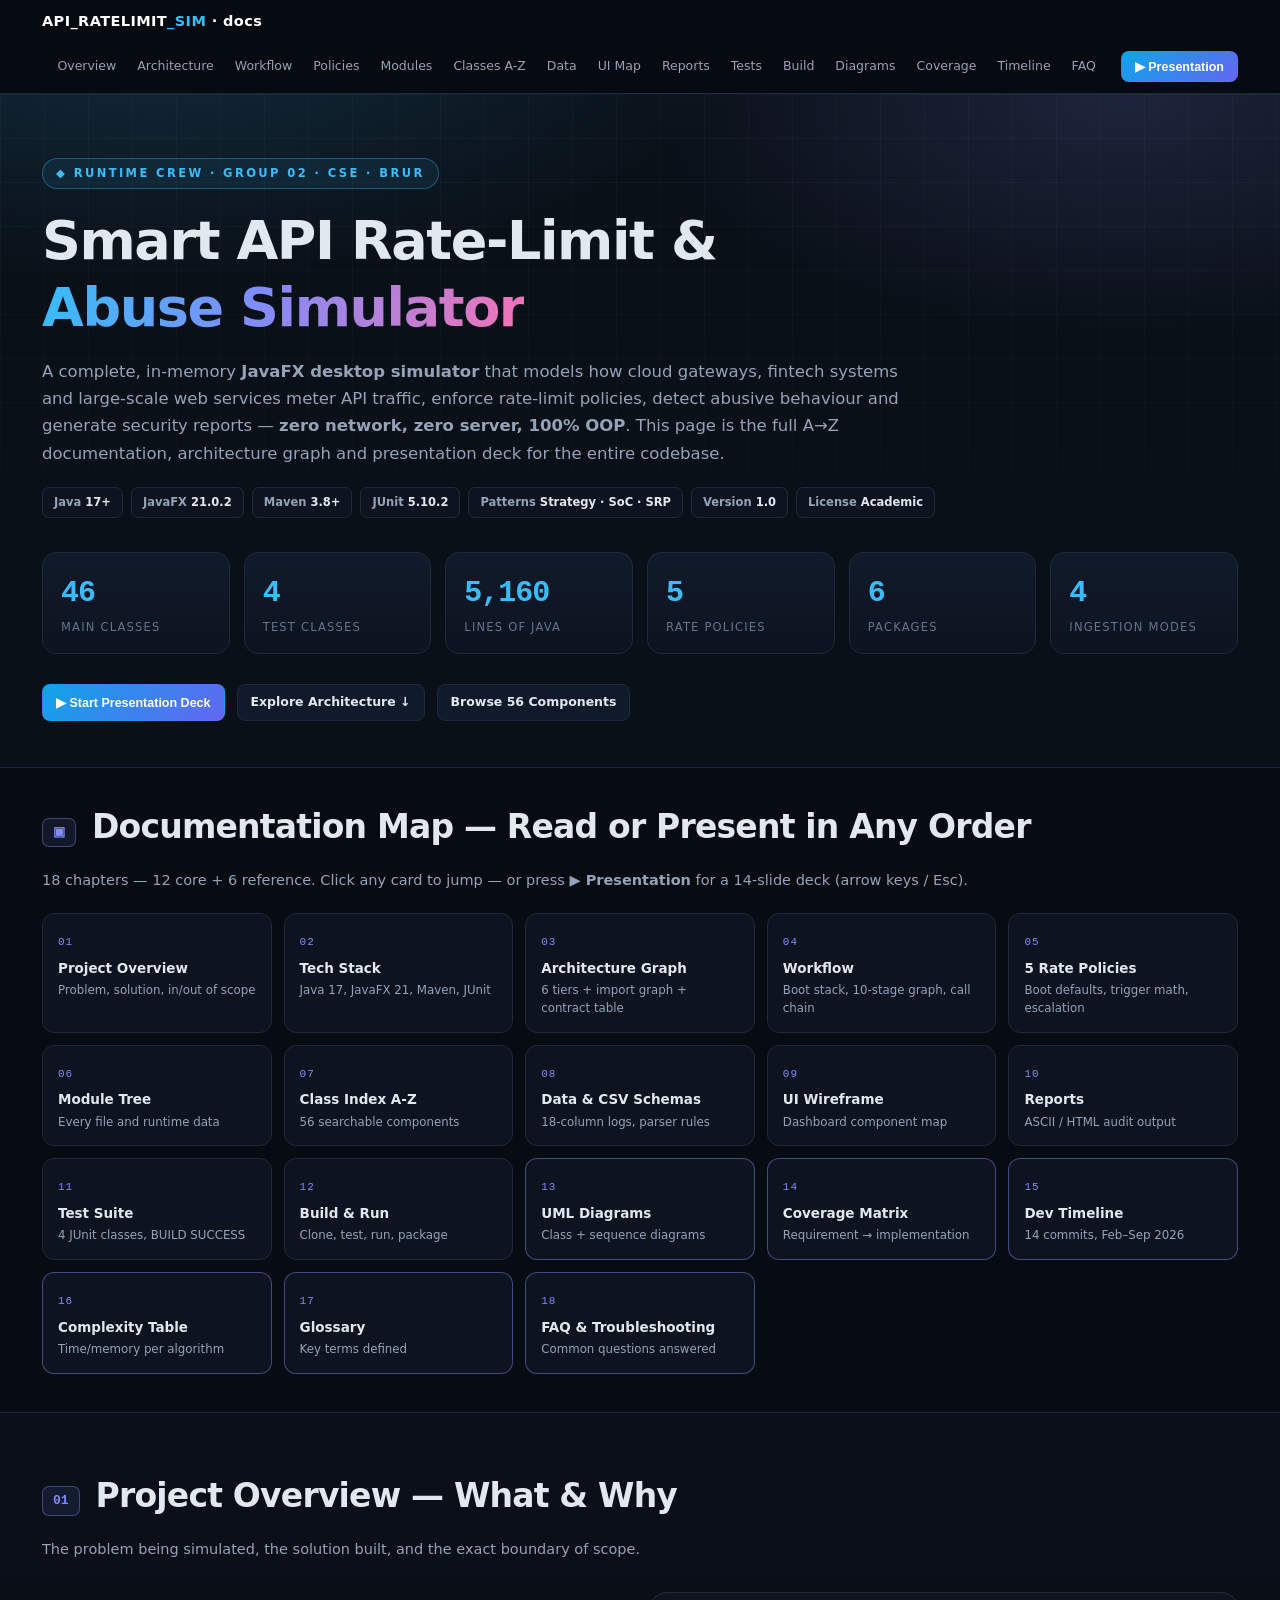
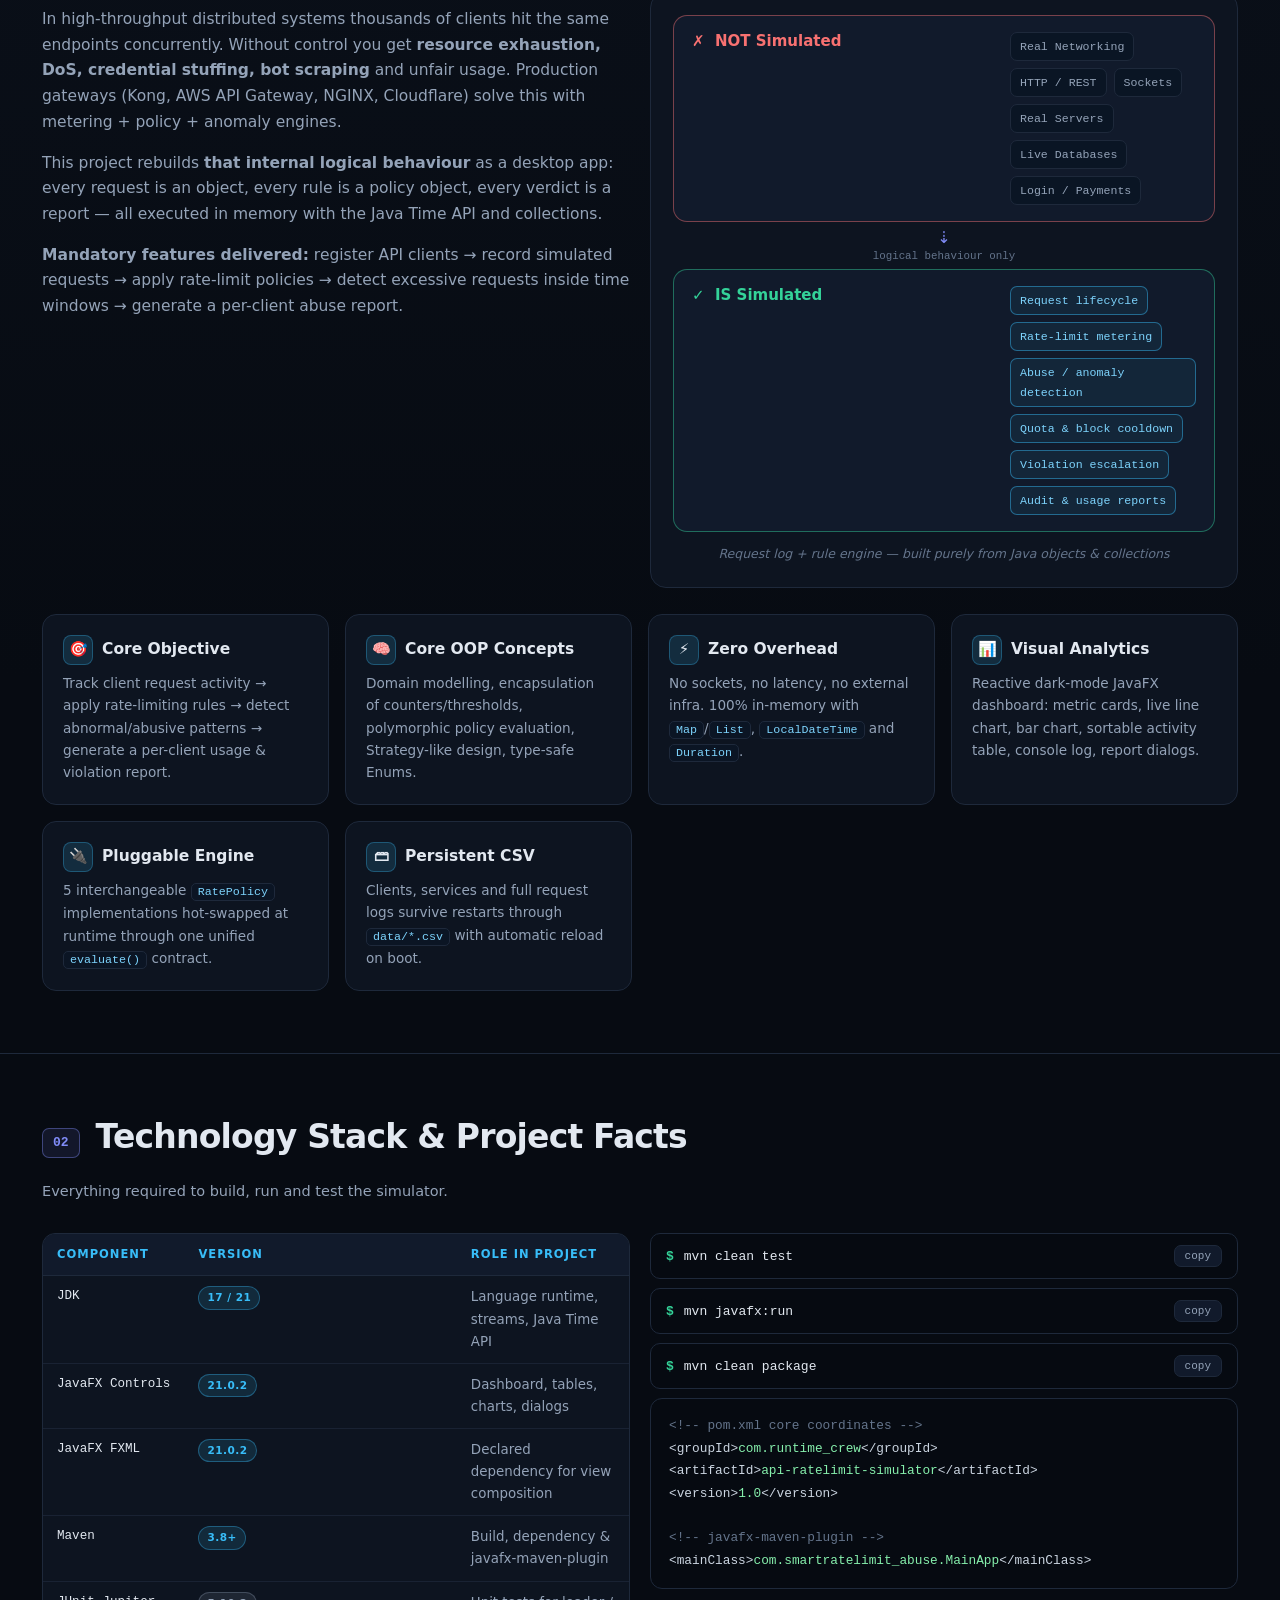
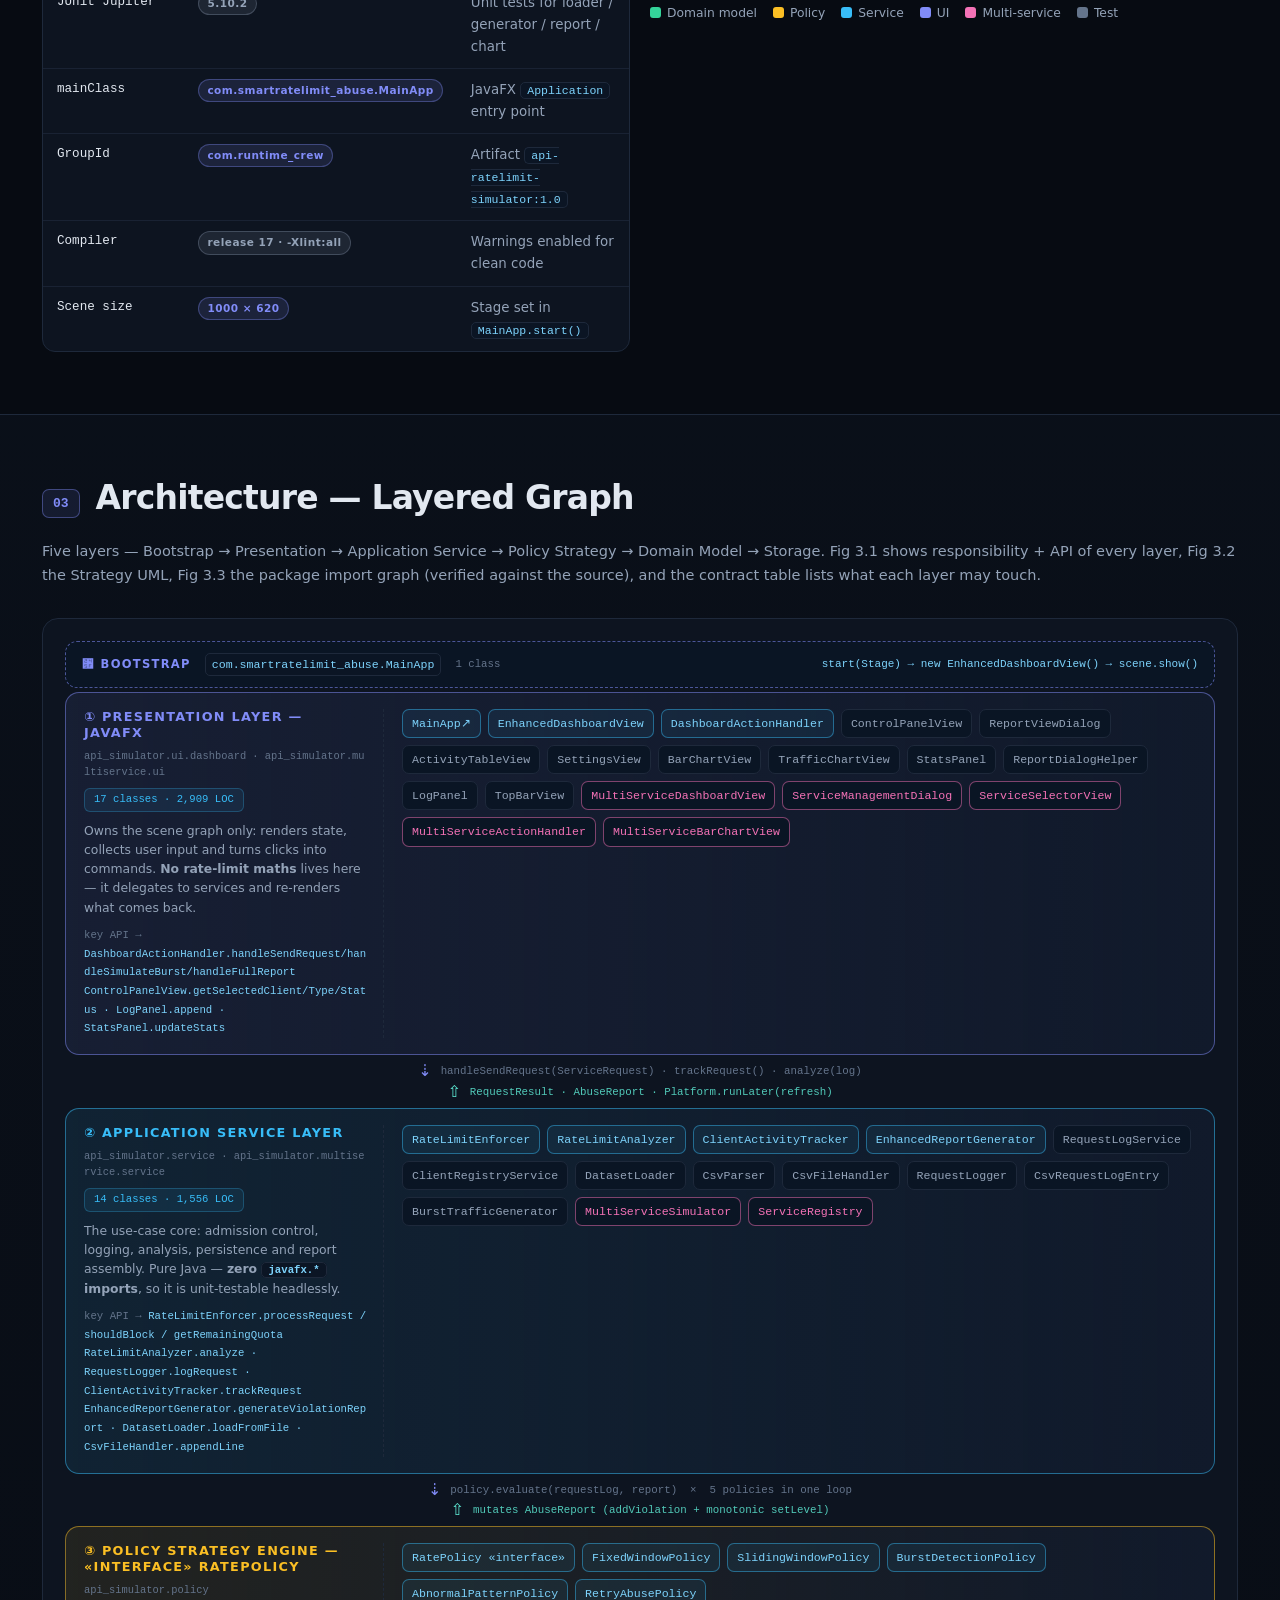
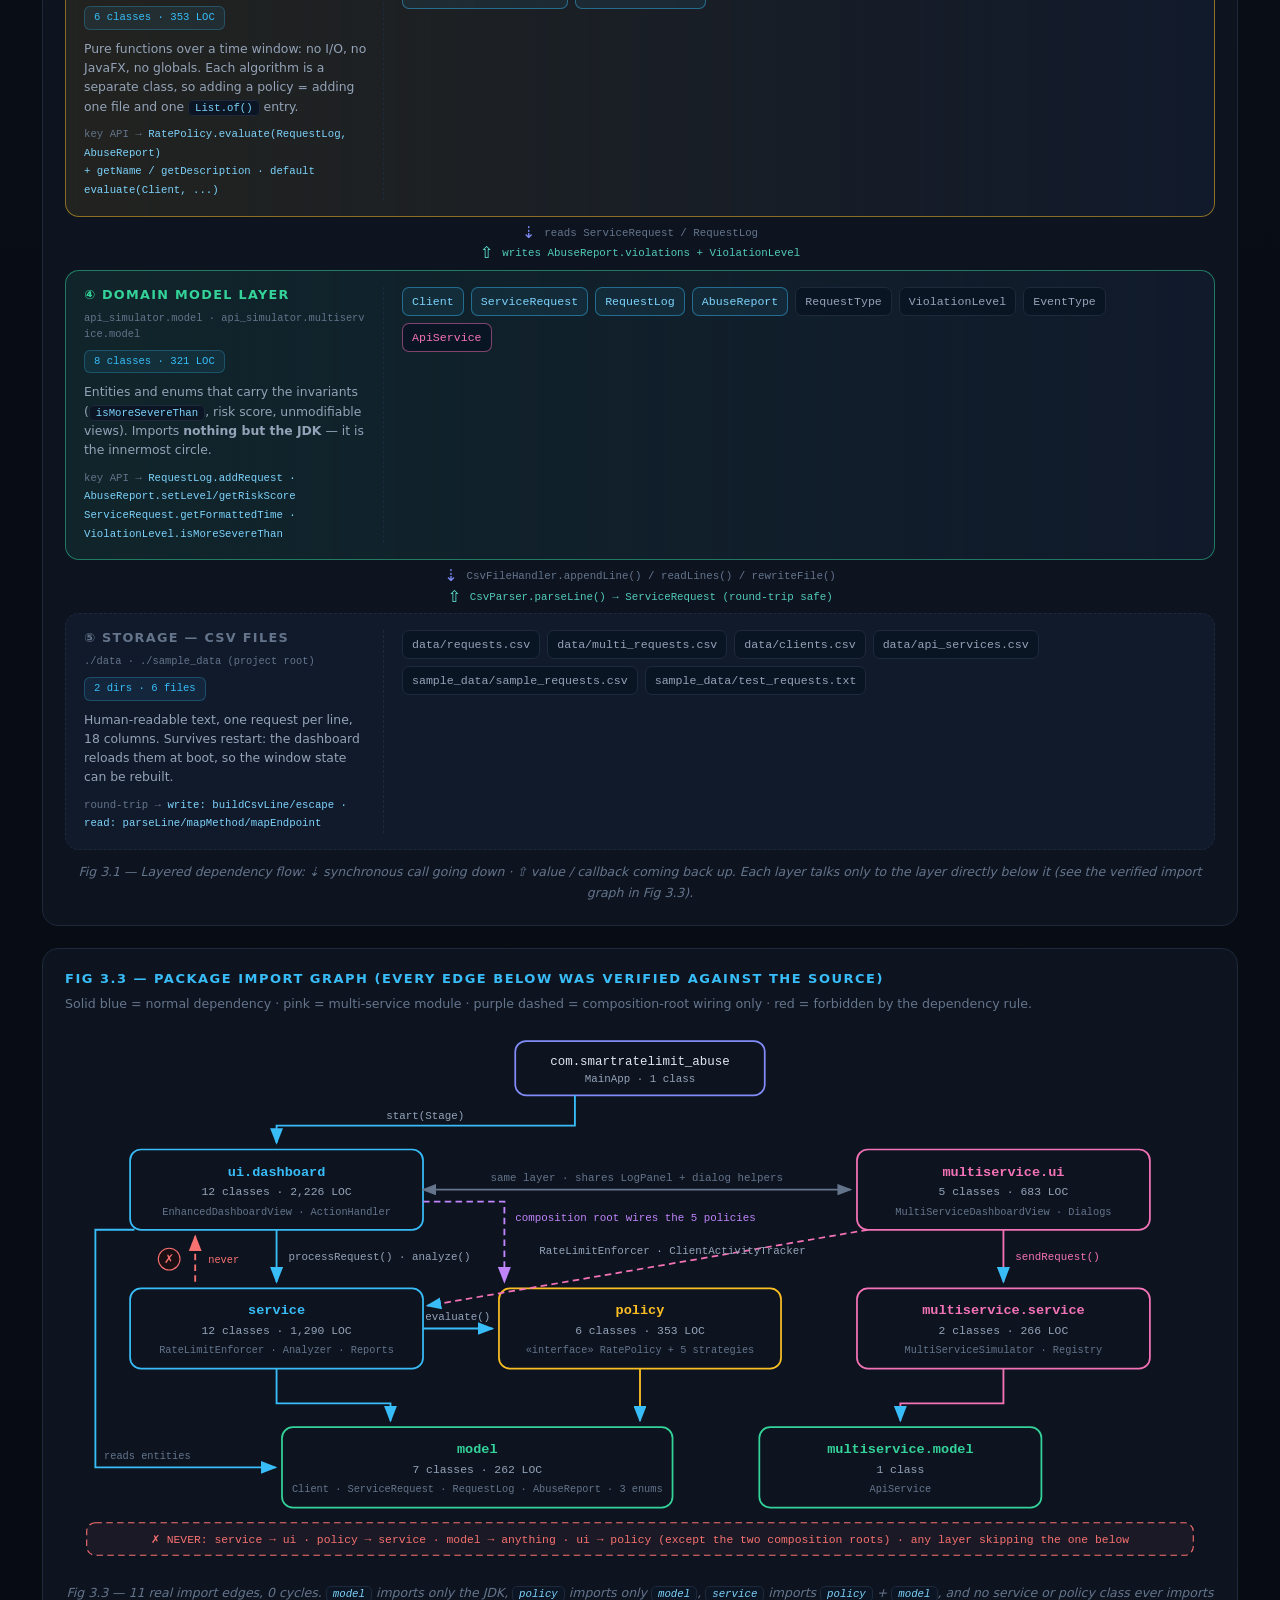
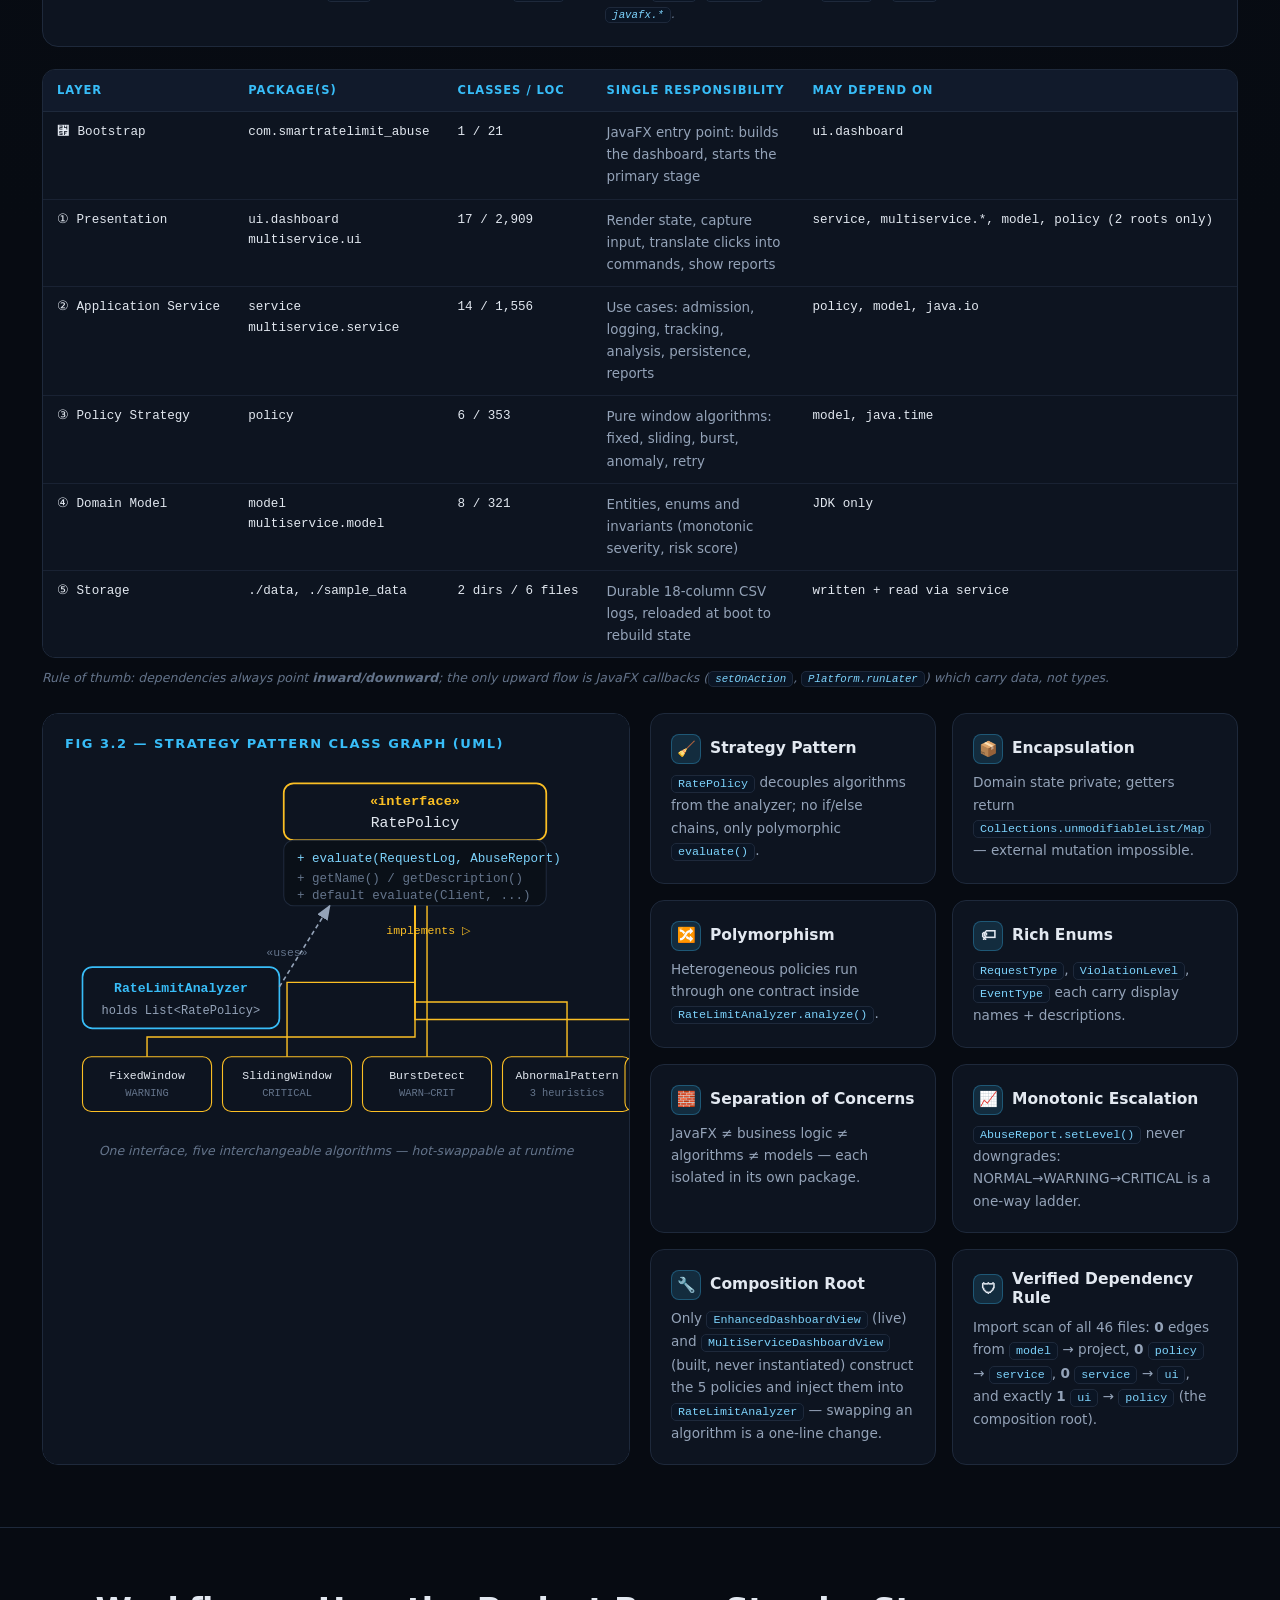
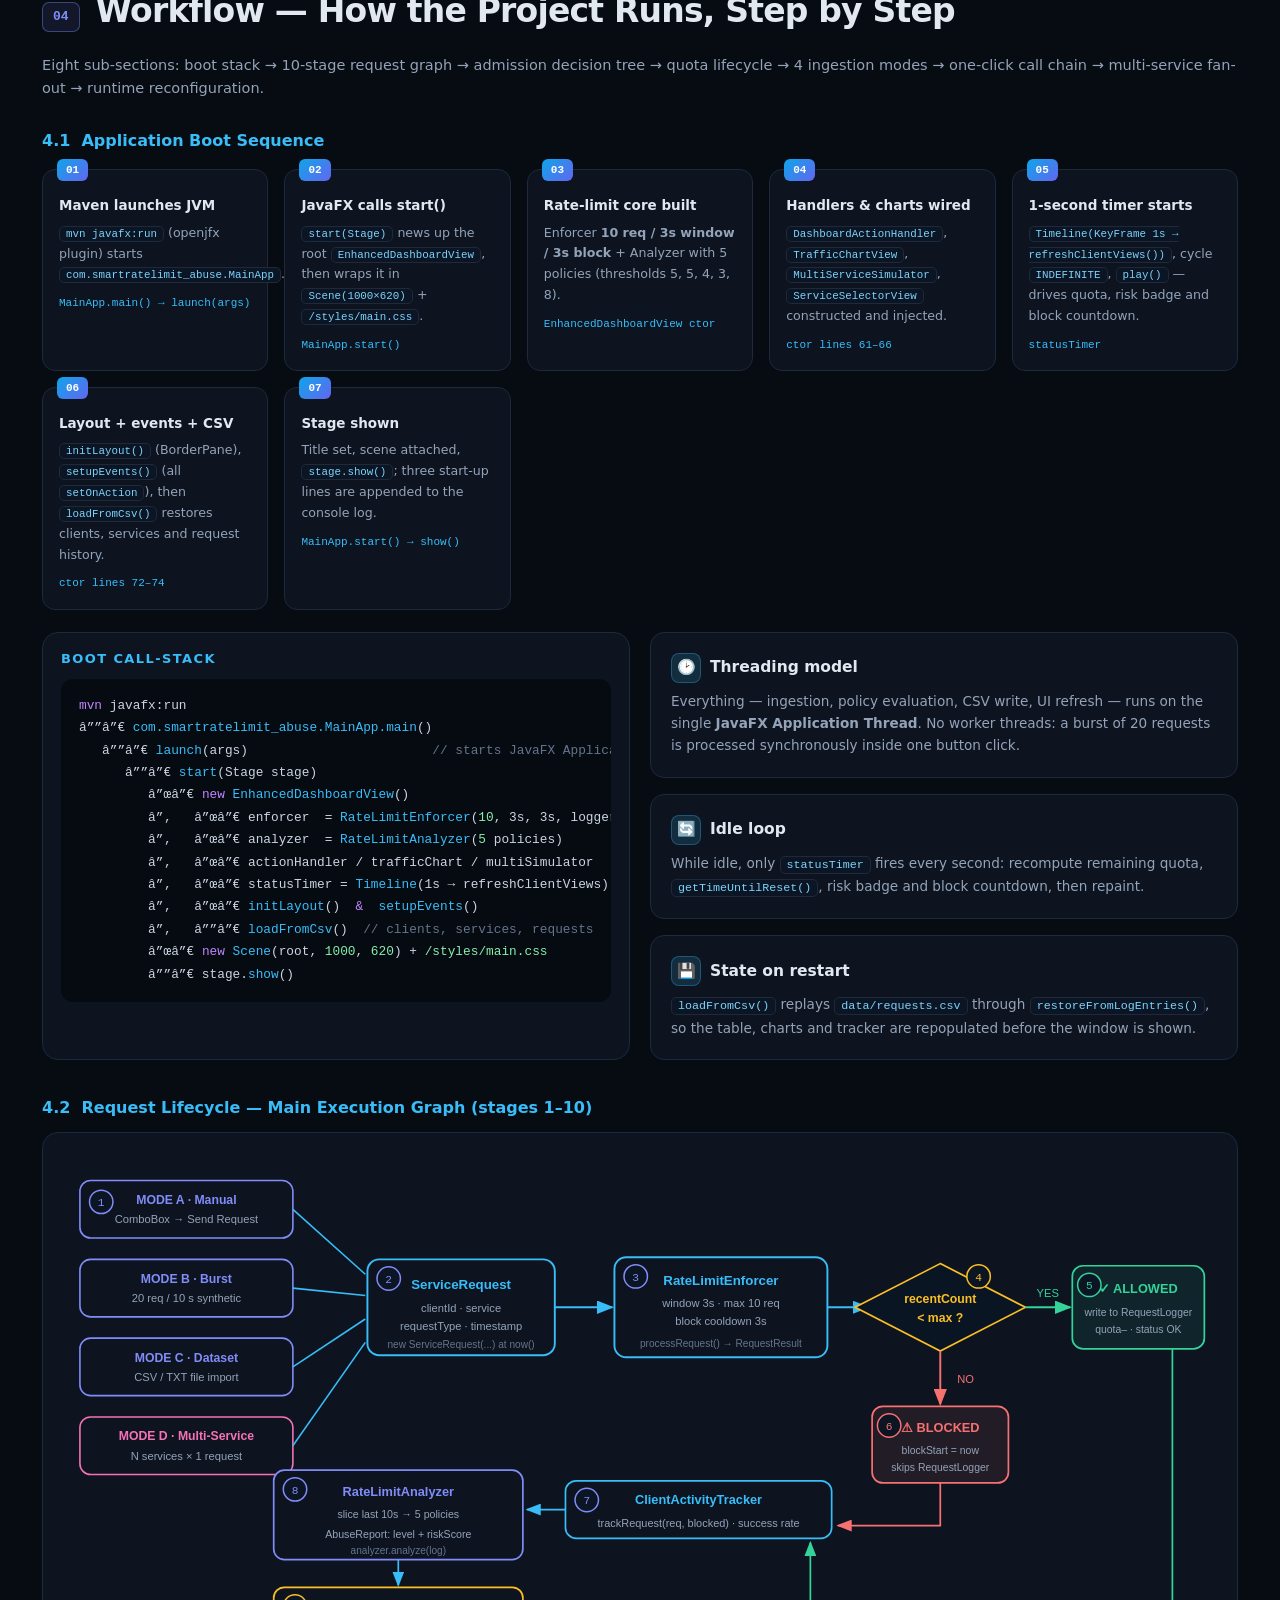
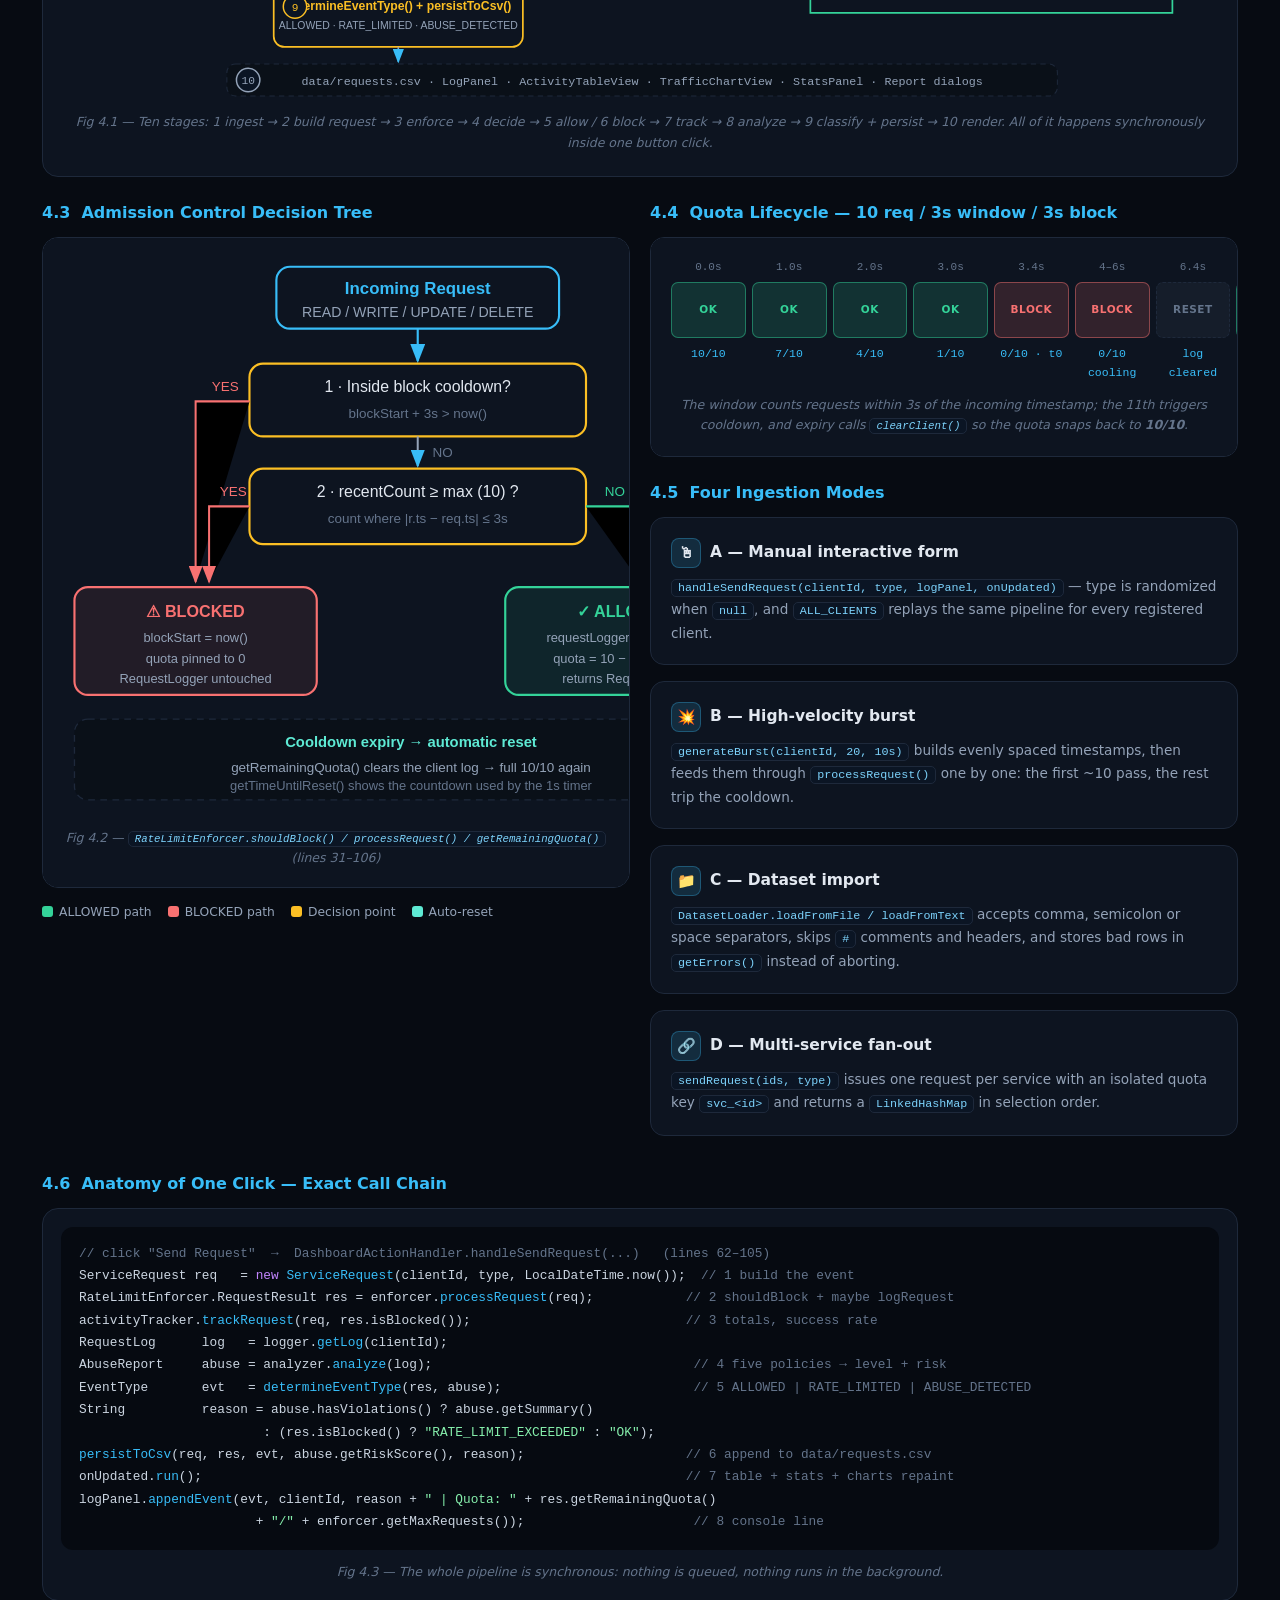
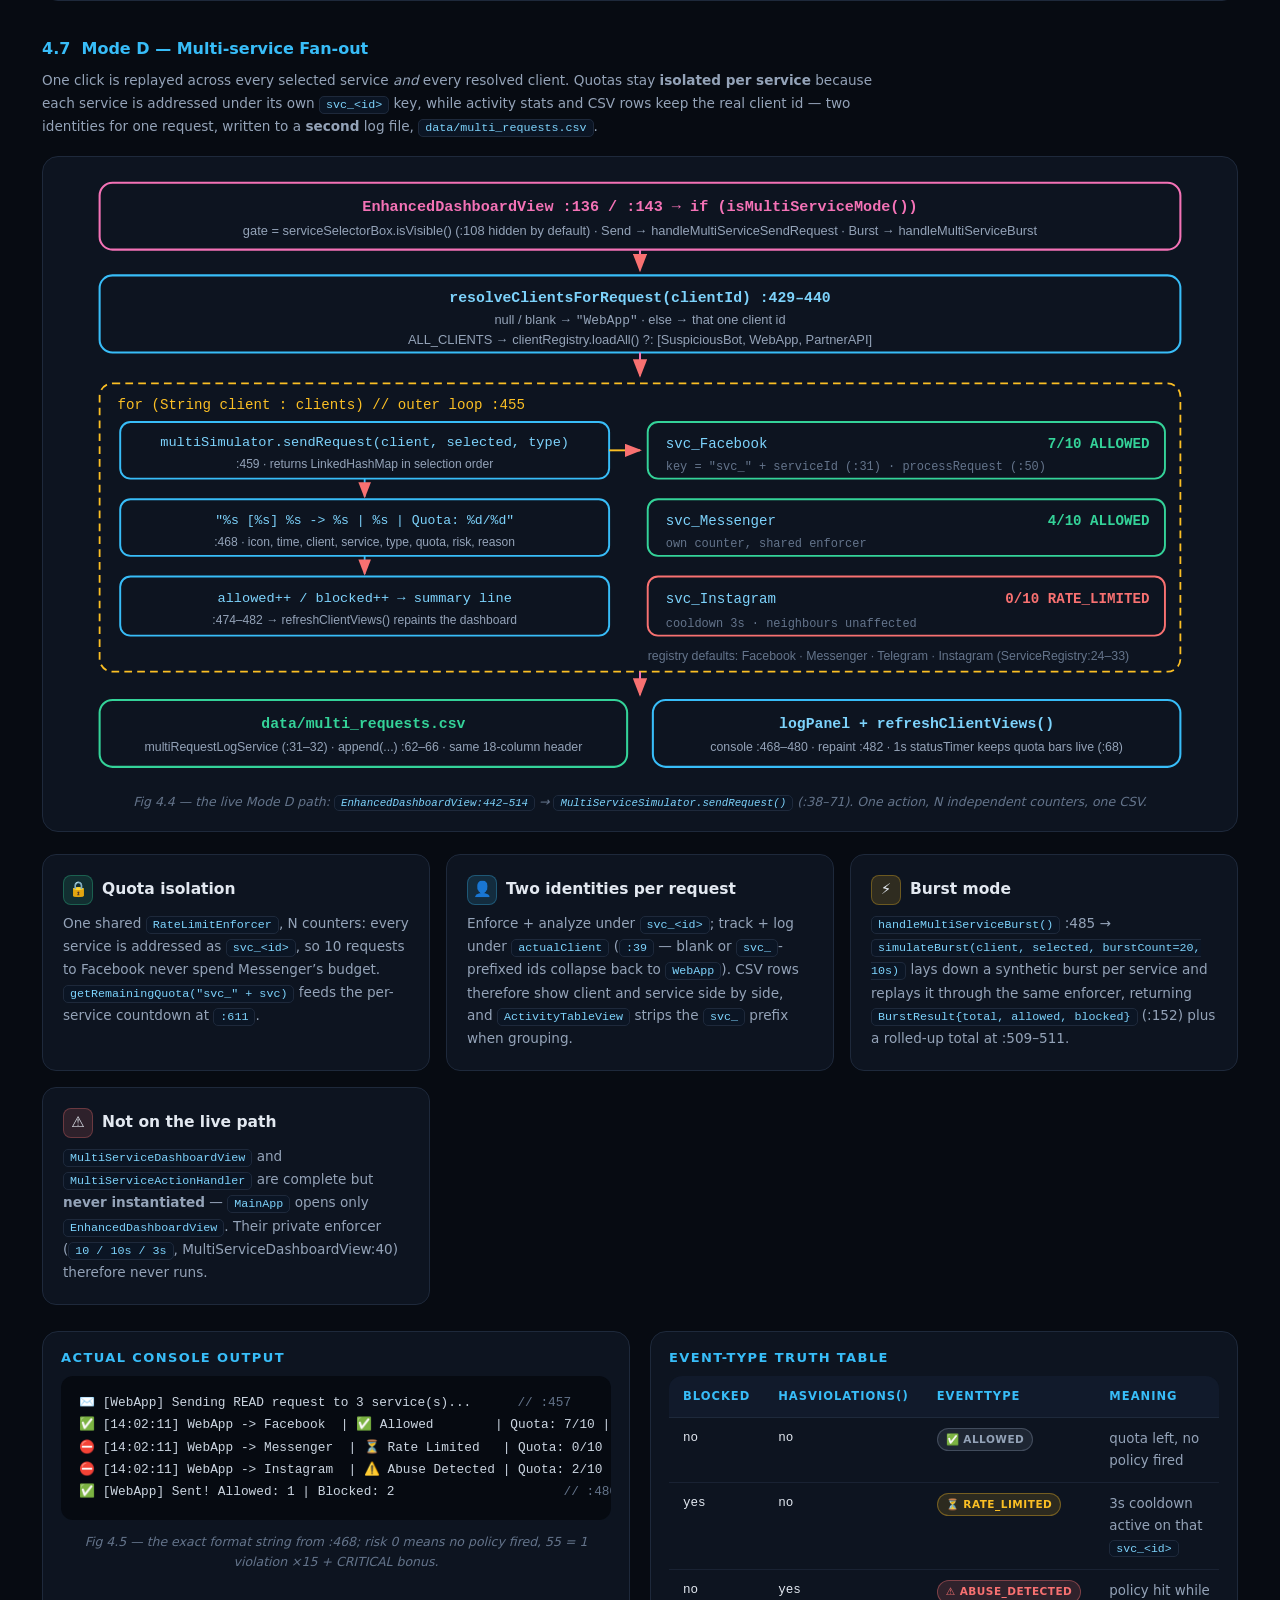
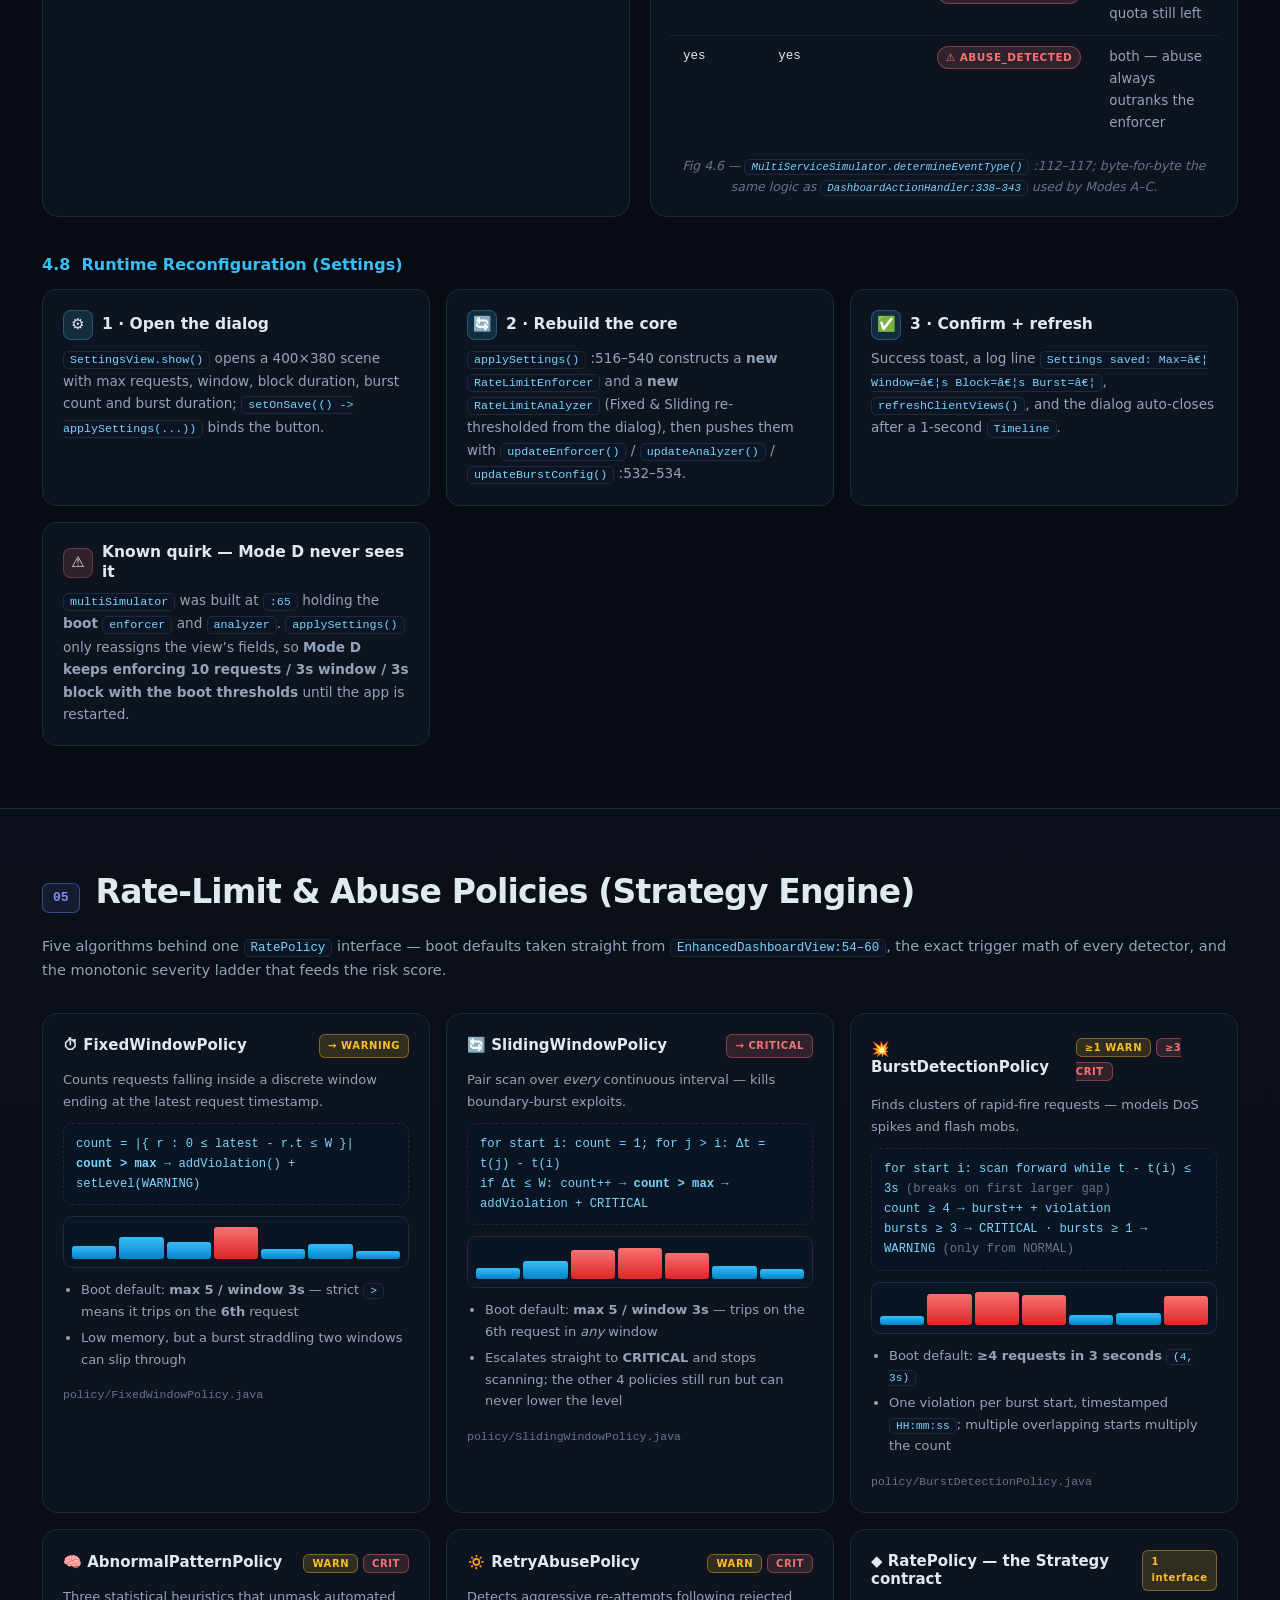
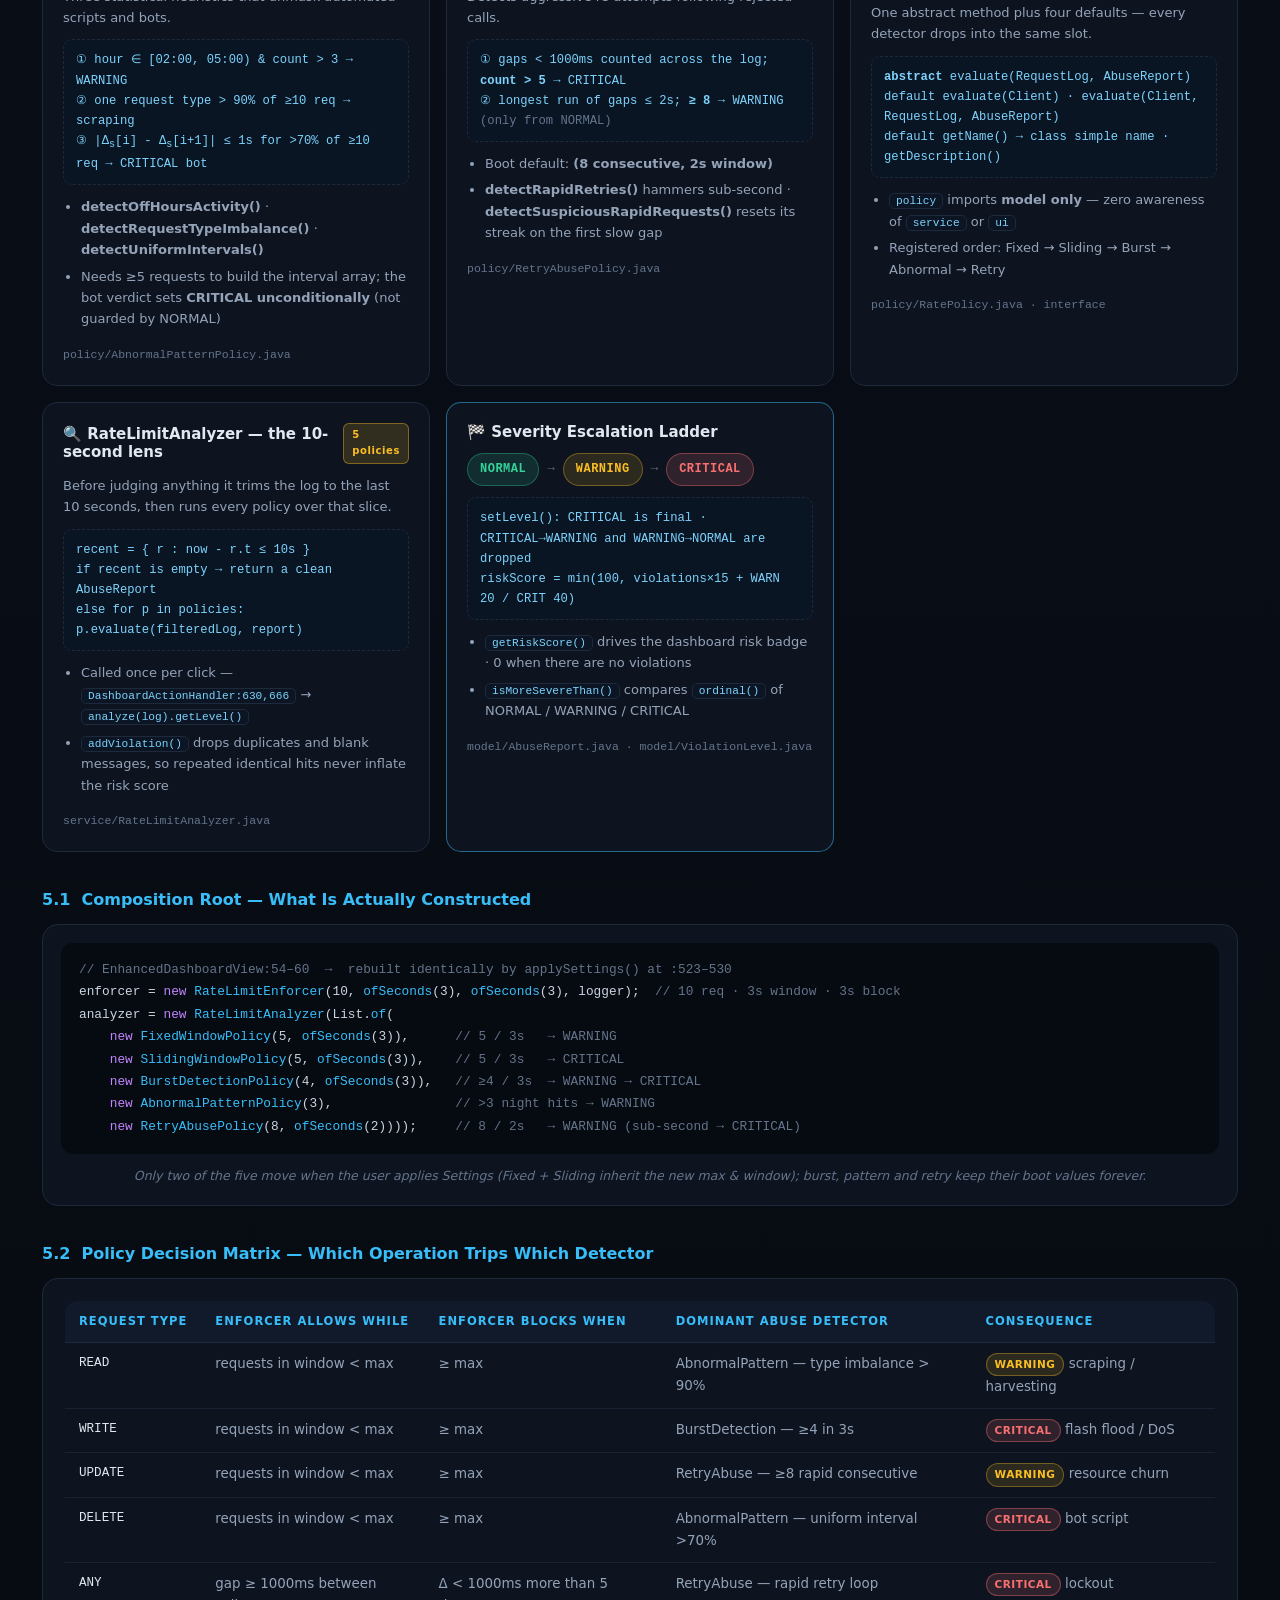
==== index.html @ 6bfade52 "Add interactive documentation site" ====
﻿<!DOCTYPE html>
<html lang="en">
<head>
<meta charset="UTF-8" />
<meta name="viewport" content="width=device-width, initial-scale=1.0" />
<title>Smart API Rate-Limit &amp; Abuse Simulator â€” Full Project Documentation</title>
<meta name="description" content="Complete overview, architecture graph, workflow, module tree and A-Z class index of the Smart API Rate-Limit & Abuse Simulator by Runtime Crew (BRUR)." />
<style>
:root{
  --bg:#070b12; --bg2:#0a1018; --panel:#0d1420; --panel2:#111a2b; --line:#1e293b;
  --txt:#e2e8f0; --muted:#94a3b8; --dim:#64748b;
  --acc:#38bdf8; --acc2:#818cf8; --ok:#34d399; --warn:#fbbf24; --bad:#f87171; --pink:#f472b6;
  --mono:'Cascadia Code','Consolas','SF Mono',Menlo,monospace;
}
*{box-sizing:border-box}
html{scroll-behavior:smooth}
body{margin:0;background:var(--bg);color:var(--txt);font-family:'Segoe UI',Inter,system-ui,-apple-system,sans-serif;line-height:1.65;font-size:15px}
a{color:var(--acc);text-decoration:none}
a:hover{text-decoration:underline}
h1,h2,h3,h4{line-height:1.25;margin:0 0 .5em}
code,.mono{font-family:var(--mono)}
code{background:#0b1524;border:1px solid var(--line);padding:1px 6px;border-radius:5px;font-size:.86em;color:#7dd3fc}
.wrap{max-width:1240px;margin:0 auto;padding:0 22px}

/* NAV */
nav{position:sticky;top:0;z-index:60;background:rgba(7,11,18,.93);backdrop-filter:blur(12px);border-bottom:1px solid var(--line)}
.nav-in{max-width:1240px;margin:0 auto;padding:10px 22px;display:flex;align-items:center;gap:16px;flex-wrap:wrap}
.brand{font-weight:800;letter-spacing:.4px;font-size:14.5px;color:#fff;white-space:nowrap}
.brand span{color:var(--acc)}
.nav-links{display:flex;gap:3px;flex-wrap:wrap;margin-left:auto}
.nav-links a{font-size:12.5px;color:var(--muted);padding:6px 9px;border-radius:7px}
.nav-links a:hover,.nav-links a.on{background:var(--panel2);color:var(--acc);text-decoration:none}
.btn{cursor:pointer;border:1px solid var(--line);background:var(--panel2);color:var(--txt);padding:7px 13px;border-radius:8px;font-size:12.5px;font-weight:600}
.btn:hover{border-color:var(--acc);color:var(--acc)}
.btn.pri{background:linear-gradient(135deg,#0ea5e9,#6366f1);border-color:transparent;color:#fff}
.btn.pri:hover{filter:brightness(1.12);color:#fff}

/* HERO */
header.hero{position:relative;overflow:hidden;padding:64px 0 46px;border-bottom:1px solid var(--line);
  background:radial-gradient(1000px 420px at 12% -10%,rgba(56,189,248,.16),transparent 60%),
             radial-gradient(800px 400px at 88% 0%,rgba(129,140,248,.16),transparent 60%),var(--bg2)}
.grid-bg{position:absolute;inset:0;background-image:linear-gradient(rgba(148,163,184,.055) 1px,transparent 1px),linear-gradient(90deg,rgba(148,163,184,.055) 1px,transparent 1px);background-size:44px 44px;mask-image:linear-gradient(#000,transparent 92%)}
.hero .wrap{position:relative}
.eyebrow{display:inline-flex;align-items:center;gap:8px;font-size:11.5px;letter-spacing:2.4px;text-transform:uppercase;color:var(--acc);border:1px solid rgba(56,189,248,.35);background:rgba(56,189,248,.08);padding:5px 13px;border-radius:999px;font-weight:700}
h1.title{font-size:clamp(30px,5vw,54px);font-weight:900;margin:18px 0 10px;letter-spacing:-1.4px}
h1.title em{font-style:normal;background:linear-gradient(100deg,#38bdf8,#818cf8 45%,#f472b6);-webkit-background-clip:text;background-clip:text;color:transparent}
.sub{color:var(--muted);max-width:880px;font-size:16.5px}
.badges{display:flex;gap:8px;flex-wrap:wrap;margin-top:20px}
.badge{font-size:11.5px;font-weight:700;padding:5px 11px;border-radius:7px;border:1px solid var(--line);background:var(--panel);color:var(--muted)}
.badge b{color:var(--txt)}
.stats{display:grid;grid-template-columns:repeat(auto-fit,minmax(150px,1fr));gap:14px;margin-top:34px}
.stat{background:linear-gradient(180deg,var(--panel2),var(--panel));border:1px solid var(--line);border-radius:14px;padding:16px 18px}
.stat .n{font-size:30px;font-weight:900;color:var(--acc);font-family:var(--mono);letter-spacing:-1px}
.stat .l{font-size:11.5px;color:var(--dim);text-transform:uppercase;letter-spacing:1.2px}
.hero-cta{display:flex;gap:12px;margin-top:30px;flex-wrap:wrap}

/* SECTIONS */
section{padding:62px 0;border-bottom:1px solid var(--line)}
section:nth-child(even){background:linear-gradient(180deg,rgba(13,20,32,.5),transparent 70%)}
.sec-head{display:flex;align-items:flex-end;gap:16px;margin-bottom:30px;flex-wrap:wrap}
.sec-num{font-family:var(--mono);font-size:13px;color:var(--acc2);border:1px solid rgba(129,140,248,.4);background:rgba(129,140,248,.1);padding:3px 10px;border-radius:7px;font-weight:700}
.sec-head h2{font-size:clamp(23px,3.2vw,33px);font-weight:850;letter-spacing:-.8px;margin:0}
.sec-head p{color:var(--muted);margin:6px 0 0;font-size:14.5px;flex-basis:100%}
.lead{color:var(--muted);font-size:15.5px;max-width:960px}

/* CARDS */
.cards{display:grid;grid-template-columns:repeat(auto-fit,minmax(275px,1fr));gap:16px}
.cards.c2{grid-template-columns:repeat(2,1fr)}
.card{background:var(--panel);border:1px solid var(--line);border-radius:14px;padding:20px;transition:.2s}
.card:hover{border-color:rgba(56,189,248,.5);transform:translateY(-3px);box-shadow:0 12px 34px rgba(0,0,0,.4)}
.card h3{font-size:15.5px;margin-bottom:7px;display:flex;align-items:center;gap:9px}
.card p{color:var(--muted);font-size:13.6px;margin:0}
.ico{width:30px;height:30px;border-radius:8px;display:grid;place-items:center;font-size:15px;background:rgba(56,189,248,.14);border:1px solid rgba(56,189,248,.3);flex:none}

/* TABLES */
.tbl-wrap{overflow-x:auto;border:1px solid var(--line);border-radius:13px;background:var(--panel)}
table{width:100%;border-collapse:collapse;font-size:13.4px}
th{background:var(--panel2);color:var(--acc);text-align:left;padding:11px 14px;font-size:11.5px;text-transform:uppercase;letter-spacing:1px;border-bottom:1px solid var(--line);white-space:nowrap;position:sticky;top:0}
td{padding:10px 14px;border-bottom:1px solid rgba(30,41,59,.7);color:var(--muted);vertical-align:top}
tr:last-child td{border-bottom:none}
tbody tr:hover{background:rgba(56,189,248,.045)}
td.k{color:var(--txt);font-family:var(--mono);font-size:12.6px;white-space:nowrap}
.pill{display:inline-block;font-size:10.5px;font-weight:800;padding:2px 8px;border-radius:999px;letter-spacing:.5px;white-space:nowrap}
.p-model{background:rgba(52,211,153,.13);color:var(--ok);border:1px solid rgba(52,211,153,.35)}
.p-pol{background:rgba(251,191,36,.13);color:var(--warn);border:1px solid rgba(251,191,36,.35)}
.p-svc{background:rgba(56,189,248,.13);color:var(--acc);border:1px solid rgba(56,189,248,.35)}
.p-ui{background:rgba(129,140,248,.13);color:var(--acc2);border:1px solid rgba(129,140,248,.35)}
.p-ms{background:rgba(244,114,182,.13);color:var(--pink);border:1px solid rgba(244,114,182,.35)}
.p-tst{background:rgba(148,163,184,.13);color:var(--muted);border:1px solid rgba(148,163,184,.3)}

/* DIAGRAM */
.diagram{background:var(--panel);border:1px solid var(--line);border-radius:16px;padding:22px;overflow-x:auto;-webkit-overflow-scrolling:touch;overscroll-behavior-x:contain}
.diagram svg{display:block;min-width:700px;max-width:none;width:100%;height:auto}
.cap{font-size:12.5px;color:var(--dim);text-align:center;margin-top:12px;font-style:italic;overflow-wrap:break-word}
.arch{display:grid;gap:0}
.arch-boot{display:flex;flex-wrap:wrap;align-items:center;gap:10px 14px;background:#0a1524;border:1px dashed rgba(129,140,248,.55);border-radius:12px;padding:11px 16px;margin-bottom:4px}
.arch-boot b{color:var(--acc2);font-size:11.5px;letter-spacing:1.3px;text-transform:uppercase}
.arch-boot code{font-size:11.6px}
.arch-boot span{font-family:var(--mono);font-size:10.7px;color:var(--dim)}
.arch-boot em{margin-left:auto;font-style:normal;font-family:var(--mono);font-size:11px;color:#7dd3fc}
.arch-layer{border:1px solid var(--line);border-radius:14px;background:var(--panel2);padding:16px 18px;position:relative;
  display:grid;grid-template-columns:300px 1fr;gap:18px;align-items:start}
.arch-layer .lp{border-right:1px dashed var(--line);padding-right:16px;min-width:0}
.arch-layer .lp h4{font-size:12.8px;letter-spacing:1.3px;text-transform:uppercase;margin-bottom:7px}
.arch-layer .pkg{display:block;font-family:var(--mono);font-size:10.4px;color:var(--dim);word-break:break-all;line-height:1.55}
.arch-layer .cnt{display:inline-block;margin-top:8px;font-family:var(--mono);font-size:10.6px;color:var(--acc);
  background:rgba(56,189,248,.08);border:1px solid rgba(56,189,248,.26);border-radius:6px;padding:2px 9px}
.arch-layer .resp{font-size:12.4px;color:var(--muted);margin:9px 0 0;line-height:1.55}
.arch-layer .api{margin-top:9px;font-family:var(--mono);font-size:10.7px;color:#7dd3fc;line-height:1.75;word-break:break-word}
.arch-layer .api i{font-style:normal;color:var(--dim)}
.chips{display:flex;flex-wrap:wrap;gap:7px;align-content:start}
.arrow-down{display:flex;flex-direction:column;align-items:center;justify-content:center;gap:2px;padding:7px 0;color:var(--acc2);font-size:16px;line-height:1.15}
.arrow-down .row{display:flex;align-items:center;justify-content:center;gap:9px;flex-wrap:wrap;text-align:center}
.arrow-down small{font-size:10.8px;color:var(--dim);font-family:var(--mono)}
.arrow-down .up{color:#5eead4}
.arrow-down .up small{color:#5eead4;opacity:.85}
@media(max-width:900px){
  .arch-layer{grid-template-columns:1fr;gap:13px}
  .arch-layer .lp{border-right:none;border-bottom:1px dashed var(--line);padding:0 0 12px}
  .arch-boot em{margin-left:0;flex:1 0 100%}
}
@media(max-width:620px){.arrow-down small{font-size:10.1px}}
.chip{font-family:var(--mono);font-size:11.6px;background:#0a1524;border:1px solid var(--line);border-radius:7px;padding:4px 9px;color:var(--muted)}
.chip.hl{border-color:rgba(56,189,248,.45);color:#7dd3fc;background:rgba(56,189,248,.07)}

/* FLOW STEPS */
.flow{display:grid;grid-template-columns:repeat(auto-fit,minmax(215px,1fr));gap:16px;counter-reset:s}
.step{background:var(--panel);border:1px solid var(--line);border-radius:13px;padding:16px;position:relative;counter-increment:s}
.step::before{content:counter(s,decimal-leading-zero);position:absolute;top:-11px;left:14px;background:linear-gradient(135deg,#0ea5e9,#6366f1);color:#fff;font-family:var(--mono);font-size:11px;font-weight:800;padding:2px 9px;border-radius:6px}
.step h5{margin:8px 0 6px;font-size:13.5px;color:var(--txt)}
.step p{margin:0;font-size:12.6px;color:var(--muted)}
.step .cls{display:block;margin-top:9px;font-family:var(--mono);font-size:11px;color:var(--acc)}

/* TREE */
.tree{font-family:var(--mono);font-size:13px;background:var(--panel);border:1px solid var(--line);border-radius:14px;padding:20px 22px;overflow-x:auto;line-height:1.9;color:var(--muted);white-space:pre}
.tree .d{color:var(--acc);font-weight:700}
.tree .f{color:#cbd5e1}
.tree .c{color:var(--dim)}
.tree .n{color:var(--ok)}
.tree b{color:var(--warn);font-weight:600}

/* POLICY */
.pol{background:var(--panel);border:1px solid var(--line);border-radius:15px;padding:20px;display:flex;flex-direction:column;gap:11px}
.pol .hd{display:flex;justify-content:space-between;align-items:center;gap:10px}
.pol h3{font-size:15px;margin:0}
.lvl{font-size:10px;font-weight:800;padding:3px 8px;border-radius:6px;letter-spacing:.6px}
.lvl.w{background:rgba(251,191,36,.15);color:var(--warn);border:1px solid rgba(251,191,36,.4)}
.lvl.c{background:rgba(248,113,113,.15);color:var(--bad);border:1px solid rgba(248,113,113,.4)}
.formula{font-family:var(--mono);font-size:12.2px;background:#0a1524;border:1px dashed var(--line);border-radius:9px;padding:10px 12px;color:#7dd3fc;overflow-x:auto}
.pol ul{margin:0;padding-left:18px;color:var(--muted);font-size:13px}
.pol li{margin-bottom:5px}
.win{display:flex;gap:3px;align-items:flex-end;height:52px;background:#0a1524;border:1px solid var(--line);border-radius:9px;padding:8px}
.win i{flex:1;background:linear-gradient(180deg,#38bdf8,#0284c7);border-radius:3px;display:block}
.win i.b{background:linear-gradient(180deg,#f87171,#dc2626)}

/* TOOLS */
.tools{display:flex;gap:10px;flex-wrap:wrap;margin-bottom:16px;align-items:center}
input.search{flex:1;min-width:230px;background:var(--panel);border:1px solid var(--line);color:var(--txt);padding:11px 15px;border-radius:10px;font-size:14px;outline:none}
input.search:focus{border-color:var(--acc);box-shadow:0 0 0 3px rgba(56,189,248,.13)}
.filter-btns{display:flex;gap:6px;flex-wrap:wrap}
.fb{font-size:11.5px;font-weight:700;padding:7px 12px;border-radius:8px;border:1px solid var(--line);background:var(--panel);color:var(--muted);cursor:pointer}
.fb.on,.fb:hover{border-color:var(--acc);color:var(--acc);background:rgba(56,189,248,.08)}
.count{font-family:var(--mono);font-size:12px;color:var(--dim)}

/* WIREFRAME */
.wire{background:var(--panel);border:1px solid var(--line);border-radius:16px;padding:14px;display:grid;gap:10px;grid-template-columns:290px 1fr;grid-template-rows:auto 1fr auto}
.w-top{grid-column:1/3;background:linear-gradient(90deg,rgba(56,189,248,.16),rgba(129,140,248,.1));border:1px solid var(--line);border-radius:11px;padding:12px 16px;display:flex;justify-content:space-between;align-items:center;flex-wrap:wrap;gap:8px}
.w-top b{font-size:14px}
.w-left{background:var(--panel2);border:1px solid var(--line);border-radius:11px;padding:13px;display:flex;flex-direction:column;gap:8px}
.w-right{background:var(--panel2);border:1px solid var(--line);border-radius:11px;padding:13px;display:flex;flex-direction:column;gap:8px;min-height:270px}
.w-bot{grid-column:1/3;background:#060a11;border:1px solid var(--line);border-radius:11px;padding:11px 14px;font-family:var(--mono);font-size:11.7px;color:var(--ok);min-height:76px}
.wlbl{font-size:10.5px;letter-spacing:1.3px;text-transform:uppercase;color:var(--acc2);font-weight:800}
.wrow{background:#0a1524;border:1px solid var(--line);border-radius:8px;padding:8px 10px;font-size:12px;color:var(--muted)}
.wbtn{background:linear-gradient(135deg,#0ea5e9,#6366f1);color:#fff;border-radius:8px;padding:8px;text-align:center;font-size:12px;font-weight:700}
.wbtn.alt{background:#1e293b;color:var(--muted);border:1px solid var(--line)}
.wcards{display:grid;grid-template-columns:repeat(4,1fr);gap:7px}
.wcard{background:#0a1524;border:1px solid var(--line);border-radius:8px;padding:8px;text-align:center}
.wcard .v{font-family:var(--mono);font-size:17px;font-weight:800;color:var(--acc)}
.wcard .t{font-size:9.5px;color:var(--dim);text-transform:uppercase;letter-spacing:.7px}
.wtable{flex:1;border:1px solid var(--line);border-radius:8px;overflow:hidden;font-size:11.5px}
.wtable .r{display:grid;grid-template-columns:70px 1fr 80px 74px;padding:7px 10px;border-bottom:1px solid rgba(30,41,59,.6)}
.wtable .r.h{background:#0a1524;color:var(--acc);font-weight:700;font-size:10px;letter-spacing:.8px;text-transform:uppercase}
.ok{color:var(--ok)} .no{color:var(--bad)}

/* CODE */
pre{background:#060a11;border:1px solid var(--line);border-radius:12px;padding:16px 18px;overflow-x:auto;font-family:var(--mono);font-size:12.8px;line-height:1.75;color:#cbd5e1;margin:0}
pre .cm{color:#64748b} pre .kw{color:#c084fc} pre .st{color:#86efac} pre .fn{color:#38bdf8}
.cmd{display:flex;align-items:center;gap:10px;background:#060a11;border:1px solid var(--line);border-radius:10px;padding:11px 15px;margin-bottom:9px;font-family:var(--mono);font-size:13px;color:#e2e8f0}
.cmd .p{color:var(--ok);font-weight:700}
.copy{margin-left:auto;background:var(--panel2);border:1px solid var(--line);color:var(--muted);border-radius:7px;padding:4px 10px;font-size:11px;cursor:pointer;font-family:inherit}
.copy:hover{color:var(--acc);border-color:var(--acc)}

/* TIMELINE */
.tl{background:var(--panel);border:1px solid var(--line);border-radius:14px;padding:20px;overflow-x:auto}
.tl-grid{display:flex;gap:6px;min-width:640px}
.tl-col{flex:1;text-align:center}
.tl-col .t{font-family:var(--mono);font-size:11px;color:var(--dim);margin-bottom:6px}
.tl-col .bar{height:56px;border-radius:7px;display:grid;place-items:center;font-size:10.5px;font-weight:800;letter-spacing:.5px}
.b-ok{background:rgba(52,211,153,.16);border:1px solid rgba(52,211,153,.45);color:var(--ok)}
.b-no{background:rgba(248,113,113,.16);border:1px solid rgba(248,113,113,.45);color:var(--bad)}
.b-id{background:rgba(100,116,139,.1);border:1px dashed var(--line);color:var(--dim)}
.tl-q{font-family:var(--mono);font-size:11.5px;color:var(--acc);margin-top:7px}
.legend{display:flex;gap:16px;flex-wrap:wrap;font-size:12.3px;color:var(--muted);margin-top:14px}
.legend i{display:inline-block;width:11px;height:11px;border-radius:3px;margin-right:6px;vertical-align:-1px}

.two{display:grid;grid-template-columns:1fr 1fr;gap:20px}
@media(max-width:900px){.two{grid-template-columns:1fr}.wire{grid-template-columns:1fr}.w-top,.w-bot{grid-column:1}}

/* ===== RESPONSIVE ===== */
img{max-width:100%}
section,header.hero,#docmap{scroll-margin-top:78px}
.nav-links{scrollbar-width:none}
.nav-links::-webkit-scrollbar{display:none}
.tbl-wrap{-webkit-overflow-scrolling:touch;overscroll-behavior-x:contain}
.tbl-wrap table{min-width:560px}
.tree,pre,.tl{-webkit-overflow-scrolling:touch;overscroll-behavior-x:contain}
/* grid / flex children must be allowed to shrink, otherwise a 560px-wide graph
   pushes its column (and the whole page) sideways on a phone instead of scrolling inside */
.two>*,.cards>*,.flow>*,.mapgrid>*,.stats>*,.arch-layer>*,.wire>*,.kp>*{min-width:0}
/* headings & captions stay pinned to the left edge while you pan the figure */
.diagram .cap,.diagram>h4,.tl .cap{position:sticky;left:0}
body{overflow-x:clip}

@media(max-width:1120px){
  .nav-in{gap:10px}
  .nav-links a{font-size:12px;padding:6px 8px}
}

@media(max-width:980px){
  section,header.hero{scroll-margin-top:118px}
  .nav-in{flex-wrap:wrap;padding:9px 16px 0;gap:9px}
  .brand{order:1}
  .btn.pri{order:2;margin-left:auto;padding:7px 11px;font-size:12px}
  .nav-links{order:3;flex:1 0 100%;margin-left:0;flex-wrap:nowrap;overflow-x:auto;overflow-y:hidden;
    padding-bottom:9px;gap:4px;scrollbar-width:none;-webkit-overflow-scrolling:touch}
  .nav-links a{white-space:nowrap;padding:7px 11px;font-size:12.5px;border:1px solid transparent}
  .nav-links::after{content:"";flex:none;width:4px;height:1px}
  .diagram svg{min-width:640px}
}

@media(max-width:760px){
  body{font-size:14.5px}
  .wrap{padding:0 16px}
  section{padding:44px 0}
  header.hero{padding:44px 0 36px}
  .sub{font-size:15.2px}
  .stats{gap:11px;margin-top:26px}
  .stat{padding:14px 15px}
  .stat .n{font-size:25px}
  .stat .l{font-size:10.5px;letter-spacing:.9px}
  .sec-head{gap:11px;margin-bottom:24px}
  .sec-head h2{letter-spacing:-.4px}
  .sec-head p{font-size:13.6px}
  .lead{font-size:14.6px}
  table{font-size:12.7px}
  th{padding:9px 11px;font-size:10.6px;letter-spacing:.7px}
  td{padding:9px 11px}
  td.k{white-space:normal;word-break:break-word}
  #tbody td:last-child{min-width:240px}
  .tbl-wrap,.diagram{
    background-color:var(--panel);
    background-image:linear-gradient(to right,var(--panel) 45%,rgba(13,20,32,0)),
                     linear-gradient(to left,var(--panel) 45%,rgba(13,20,32,0)),
                     linear-gradient(to right,rgba(0,0,0,.45),rgba(0,0,0,0)),
                     linear-gradient(to left,rgba(0,0,0,.45),rgba(0,0,0,0));
    background-position:left,right,left,right;
    background-repeat:no-repeat;
    background-size:56px 100%,56px 100%,22px 100%,22px 100%;
    background-attachment:local,local,scroll,scroll;
  }
  .diagram{padding:14px 12px}
  .diagram svg{min-width:560px}
  .diagram:has(>svg)>.cap::after{content:"  \2194  swipe to pan";white-space:nowrap;opacity:.7;display:block;margin-top:5px}
  .tl{padding:14px 12px}
  .tl .cap::after{content:"  \2194  swipe to pan";white-space:nowrap;opacity:.7;display:block;margin-top:5px}
  .wire{padding:10px;gap:8px}
  .wcards{grid-template-columns:repeat(2,1fr)}
  .wtable .r{grid-template-columns:62px 1fr 64px 56px;padding:7px 8px;font-size:11px}
  .wtable .r.h{font-size:9.4px}
  pre{font-size:11.9px;padding:13px 14px}
  .cmd{font-size:12px;padding:10px 12px;flex-wrap:wrap;gap:8px}
  .copy{margin-left:auto}
  .tree{font-size:11.7px;padding:15px 14px}
  .card{padding:16px}
  .pol{padding:16px}
  .deck-stage{padding:20px 16px}
  .deck-bar{padding:9px 14px;gap:9px}
  .deck-bar .t{display:none}
  .dots{display:none}
  .slide h2{letter-spacing:-.6px}
  .slide p{font-size:15.5px}
  .slide ul{font-size:15px;padding-left:20px}
  .slide li{margin-bottom:7px}
  .slide .kp{gap:11px;margin-top:18px}
  .slide .kp div{padding:13px}
  .slide .kp b{font-size:22px}
  .slide table{font-size:13px}
  #toTop{width:40px;height:40px;right:14px;bottom:14px;font-size:16px}
  .two{gap:16px}
  .tl-grid{min-width:560px}
  footer{padding:36px 0 48px}
}

@media(max-width:560px){
  .nav-in{padding:8px 14px 0}
  .brand{font-size:13px}
  .btn.pri{font-size:11.5px;padding:6px 10px}
  .nav-links a{padding:7px 10px;font-size:12px}
  .stats{grid-template-columns:repeat(2,1fr)}
  .eyebrow{font-size:10.4px;letter-spacing:1.5px;padding:5px 10px}
  h1.title{letter-spacing:-.8px}
  .hero-cta .btn{flex:1 1 100%;justify-content:center}
  .badges{gap:6px}
  .mapgrid{grid-template-columns:repeat(2,1fr);gap:9px}
  .mapcard{padding:12px 13px}
  .mapcard b{font-size:12.8px}
  .mapcard span{font-size:11.1px}
  .flow{grid-template-columns:1fr}
  .cards{grid-template-columns:1fr}
  .cards.c2{grid-template-columns:1fr}
  .diagram svg{min-width:520px}
  .wtable .r{grid-template-columns:54px 1fr 58px 50px}
  .wcard .v{font-size:15px}
  .tools{gap:8px}
  input.search{min-width:100%}
  .tline{padding-left:22px}
  .tev{padding:12px 14px}
  .slide .sn{font-size:11.5px;letter-spacing:2px}
  .kp div{padding:12px}
}

footer{padding:44px 0 60px;background:var(--bg2);color:var(--muted);font-size:13.4px}
footer h4{color:var(--txt);font-size:14px}
.team{display:grid;grid-template-columns:repeat(auto-fit,minmax(230px,1fr));gap:13px;margin-top:14px}
.tm{background:var(--panel);border:1px solid var(--line);border-radius:12px;padding:14px}
.tm b{display:block;color:var(--txt);font-size:13.6px}
.tm span{font-size:12.2px;color:var(--dim)}

/* PRESENTATION */
.deck{position:fixed;inset:0;z-index:200;background:#04070d;display:none;flex-direction:column}
.deck.on{display:flex}
.deck-bar{display:flex;align-items:center;gap:14px;padding:12px 22px;border-bottom:1px solid var(--line);background:rgba(10,16,24,.9);flex-wrap:wrap}
.deck-bar .t{font-size:12.5px;color:var(--muted);font-family:var(--mono)}
.deck-bar .sp{margin-left:auto;display:flex;gap:9px;align-items:center}
.deck-stage{flex:1;overflow:auto;display:grid;place-items:center;padding:34px}
.slide{display:none;max-width:1050px;width:100%;animation:in .38s ease}
.slide.on{display:block}
@keyframes in{from{opacity:0;transform:translateY(16px)}to{opacity:1;transform:none}}
.slide .sn{font-family:var(--mono);color:var(--acc2);font-size:13px;letter-spacing:3px;margin-bottom:12px}
.slide h2{font-size:clamp(27px,4vw,44px);font-weight:900;letter-spacing:-1.2px;margin-bottom:16px}
.slide h2 em{font-style:normal;background:linear-gradient(100deg,#38bdf8,#818cf8);-webkit-background-clip:text;background-clip:text;color:transparent}
.slide p{font-size:17.5px;color:var(--muted);max-width:880px}
.slide ul{font-size:17px;color:var(--muted);padding-left:24px;max-width:900px}
.slide li{margin-bottom:9px}
.slide .kp{display:grid;grid-template-columns:repeat(auto-fit,minmax(180px,1fr));gap:14px;margin-top:24px}
.slide .kp div{background:var(--panel);border:1px solid var(--line);border-radius:13px;padding:16px}
.slide .kp b{display:block;font-family:var(--mono);font-size:26px;color:var(--acc)}
.slide .kp span{font-size:12px;color:var(--dim);text-transform:uppercase;letter-spacing:1px}
.slide table{font-size:14.5px}
.deck-prog{height:3px;background:var(--line)}
.deck-prog i{display:block;height:100%;background:linear-gradient(90deg,#38bdf8,#818cf8);transition:.3s}
.dots{display:flex;gap:5px}
.dots i{width:7px;height:7px;border-radius:50%;background:#334155;cursor:pointer}
.dots i.on{background:var(--acc);transform:scale(1.35)}
.toast{position:fixed;bottom:26px;left:50%;transform:translateX(-50%) translateY(80px);background:var(--panel2);border:1px solid var(--acc);color:var(--txt);padding:10px 20px;border-radius:10px;font-size:13.5px;z-index:300;transition:.3s;opacity:0}
.toast.on{transform:translateX(-50%);opacity:1}

/* PROGRESS + TOP BUTTON */
#progbar{position:fixed;top:0;left:0;height:3px;width:0;z-index:120;background:linear-gradient(90deg,#38bdf8,#818cf8);transition:width .1s linear}
#toTop{position:fixed;right:22px;bottom:22px;z-index:90;width:44px;height:44px;border-radius:50%;background:var(--panel2);border:1px solid var(--acc);color:var(--acc);display:none;place-items:center;cursor:pointer;font-size:18px;box-shadow:0 8px 24px rgba(0,0,0,.5)}
#toTop.on{display:grid}
#toTop:hover{background:rgba(56,189,248,.14)}

/* DOC MAP */
.mapgrid{display:grid;grid-template-columns:repeat(auto-fit,minmax(196px,1fr));gap:12px}
.mapcard{background:var(--panel);border:1px solid var(--line);border-radius:12px;padding:14px 15px;display:block;color:var(--muted);transition:.2s}
.mapcard:hover{border-color:var(--acc);text-decoration:none;transform:translateY(-3px);box-shadow:0 10px 26px rgba(0,0,0,.4)}
.mapcard i{font-style:normal;color:var(--acc2);font-family:var(--mono);font-size:11px;letter-spacing:1px}
.mapcard b{display:block;color:var(--txt);font-size:13.5px;margin:4px 0 3px}
.mapcard span{font-size:11.8px;line-height:1.5;display:block}

/* TIMELINE */
.tline{position:relative;padding-left:28px}
.tline::before{content:"";position:absolute;left:7px;top:8px;bottom:8px;width:2px;background:linear-gradient(180deg,var(--acc),var(--acc2))}
.tev{position:relative;margin-bottom:14px;background:var(--panel);border:1px solid var(--line);border-radius:12px;padding:13px 17px}
.tev::before{content:"";position:absolute;left:-26px;top:19px;width:12px;height:12px;border-radius:50%;background:var(--bg);border:2px solid var(--acc)}
.tev .d{font-family:var(--mono);font-size:11.5px;color:var(--acc);letter-spacing:.5px}
.tev b{display:block;font-size:13.6px;color:var(--txt);margin:3px 0 2px}
.tev span{font-size:12.6px;color:var(--muted)}
.tev .hash{font-family:var(--mono);font-size:11px;color:var(--dim)}

/* FAQ */
.faq details{background:var(--panel);border:1px solid var(--line);border-radius:11px;padding:13px 17px;margin-bottom:10px}
.faq details[open]{border-color:rgba(56,189,248,.45)}
.faq summary{cursor:pointer;font-weight:600;color:var(--txt);font-size:14px;list-style:none}
.faq summary::-webkit-details-marker{display:none}
.faq summary::after{content:"+";float:right;color:var(--acc);font-weight:800;font-family:var(--mono)}
.faq details[open] summary::after{content:"\2013"}
.faq p{margin:11px 0 2px;color:var(--muted);font-size:13.4px}

/* COVERAGE */
.ok-mark{color:var(--ok);font-weight:800}
.no-mark{color:var(--bad);font-weight:800}
.bar-cell{display:flex;align-items:center;gap:8px;min-width:140px}
.bar-cell i{height:7px;border-radius:4px;background:linear-gradient(90deg,#38bdf8,#6366f1);display:block}
.bar-cell span{font-family:var(--mono);font-size:11.5px;color:var(--dim)}

@media print{
  nav,#progbar,#toTop,.deck,.hero-cta,.tools,.copy,.mapgrid{display:none!important}
  body{background:#fff;color:#111}
  section,header.hero,footer{background:#fff!important;border-color:#ddd!important;padding:22px 0}
  .card,.diagram,.tbl-wrap,.pol,.tree,pre{border-color:#ccc!important;background:#fafafa!important;color:#111!important}
  h1,h2,h3,h4{color:#000!important}
  .lead,.sub,td,.card p,.cap{color:#333!important}
  .two{grid-template-columns:1fr}
  .tbl-wrap table{min-width:0}
}
</style>
</head>
<body>

<div id="progbar"></div>
<div id="toTop" onclick="window.scrollTo({top:0,behavior:'smooth'})" title="Back to top">&#8679;</div>

<!-- ================= NAV ================= -->
<nav>
  <div class="nav-in">
    <div class="brand">API_RATELIMIT<span>_SIM</span> &middot; docs</div>
    <div class="nav-links">
      <a href="#overview">Overview</a>
      <a href="#architecture">Architecture</a>
      <a href="#workflow">Workflow</a>
      <a href="#policies">Policies</a>
      <a href="#modules">Modules</a>
      <a href="#classes">Classes A-Z</a>
      <a href="#data">Data</a>
      <a href="#ui">UI Map</a>
      <a href="#reports">Reports</a>
      <a href="#tests">Tests</a>
      <a href="#build">Build</a>
      <a href="#diagrams">Diagrams</a>
      <a href="#coverage">Coverage</a>
      <a href="#timeline">Timeline</a>
      <a href="#faq">FAQ</a>
    </div>
    <button class="btn pri" onclick="openDeck()">&#9654; Presentation</button>
  </div>
</nav>

<!-- ================= HERO ================= -->
<header class="hero">
  <div class="grid-bg"></div>
  <div class="wrap">
    <span class="eyebrow">&#9670; Runtime Crew &middot; Group 02 &middot; CSE &middot; BRUR</span>
    <h1 class="title">Smart API Rate-Limit &amp;<br><em>Abuse Simulator</em></h1>
    <p class="sub">A complete, in-memory <b>JavaFX desktop simulator</b> that models how cloud gateways, fintech systems and large-scale web services meter API traffic, enforce rate-limit policies, detect abusive behaviour and generate security reports &mdash; <b>zero network, zero server, 100% OOP</b>. This page is the full A&rarr;Z documentation, architecture graph and presentation deck for the entire codebase.</p>

    <div class="badges">
      <span class="badge">Java <b>17+</b></span>
      <span class="badge">JavaFX <b>21.0.2</b></span>
      <span class="badge">Maven <b>3.8+</b></span>
      <span class="badge">JUnit <b>5.10.2</b></span>
      <span class="badge">Patterns <b>Strategy &middot; SoC &middot; SRP</b></span>
      <span class="badge">Version <b>1.0</b></span>
      <span class="badge">License <b>Academic</b></span>
    </div>

    <div class="stats">
      <div class="stat"><div class="n" data-count="46">0</div><div class="l">Main Classes</div></div>
      <div class="stat"><div class="n" data-count="4">0</div><div class="l">Test Classes</div></div>
      <div class="stat"><div class="n" data-count="5160">0</div><div class="l">Lines of Java</div></div>
      <div class="stat"><div class="n" data-count="5">0</div><div class="l">Rate Policies</div></div>
      <div class="stat"><div class="n" data-count="6">0</div><div class="l">Packages</div></div>
      <div class="stat"><div class="n" data-count="4">0</div><div class="l">Ingestion Modes</div></div>
    </div>

    <div class="hero-cta">
      <button class="btn pri" onclick="openDeck()">&#9654; Start Presentation Deck</button>
      <a class="btn" href="#architecture">Explore Architecture &darr;</a>
      <a class="btn" href="#classes">Browse 56 Components</a>
    </div>
  </div>
</header>

<!-- ================= DOC MAP ================= -->
<section id="docmap" style="padding:38px 0">
  <div class="wrap">
    <div class="sec-head" style="margin-bottom:20px">
      <span class="sec-num">&#9635;</span>
      <h2>Documentation Map &mdash; Read or Present in Any Order</h2>
      <p>18 chapters &mdash; 12 core + 6 reference. Click any card to jump &mdash; or press <b>&#9654; Presentation</b> for a 14-slide deck (arrow keys / Esc).</p>
    </div>
    <div class="mapgrid">
      <a class="mapcard" href="#overview"><i>01</i><b>Project Overview</b><span>Problem, solution, in/out of scope</span></a>
      <a class="mapcard" href="#stack"><i>02</i><b>Tech Stack</b><span>Java 17, JavaFX 21, Maven, JUnit</span></a>
      <a class="mapcard" href="#architecture"><i>03</i><b>Architecture Graph</b><span>6 tiers + import graph + contract table</span></a>
      <a class="mapcard" href="#workflow"><i>04</i><b>Workflow</b><span>Boot stack, 10-stage graph, call chain</span></a>
      <a class="mapcard" href="#policies"><i>05</i><b>5 Rate Policies</b><span>Boot defaults, trigger math, escalation</span></a>
      <a class="mapcard" href="#modules"><i>06</i><b>Module Tree</b><span>Every file and runtime data</span></a>
      <a class="mapcard" href="#classes"><i>07</i><b>Class Index A-Z</b><span>56 searchable components</span></a>
      <a class="mapcard" href="#data"><i>08</i><b>Data &amp; CSV Schemas</b><span>18-column logs, parser rules</span></a>
      <a class="mapcard" href="#ui"><i>09</i><b>UI Wireframe</b><span>Dashboard component map</span></a>
      <a class="mapcard" href="#reports"><i>10</i><b>Reports</b><span>ASCII / HTML audit output</span></a>
      <a class="mapcard" href="#tests"><i>11</i><b>Test Suite</b><span>4 JUnit classes, BUILD SUCCESS</span></a>
      <a class="mapcard" href="#build"><i>12</i><b>Build &amp; Run</b><span>Clone, test, run, package</span></a>
      <a class="mapcard" href="#diagrams" style="border-color:rgba(129,140,248,.45)"><i>13</i><b>UML Diagrams</b><span>Class + sequence diagrams</span></a>
      <a class="mapcard" href="#coverage" style="border-color:rgba(129,140,248,.45)"><i>14</i><b>Coverage Matrix</b><span>Requirement &rarr; implementation</span></a>
      <a class="mapcard" href="#timeline" style="border-color:rgba(129,140,248,.45)"><i>15</i><b>Dev Timeline</b><span>14 commits, Feb&ndash;Sep 2026</span></a>
      <a class="mapcard" href="#complexity" style="border-color:rgba(129,140,248,.45)"><i>16</i><b>Complexity Table</b><span>Time/memory per algorithm</span></a>
      <a class="mapcard" href="#glossary" style="border-color:rgba(129,140,248,.45)"><i>17</i><b>Glossary</b><span>Key terms defined</span></a>
      <a class="mapcard" href="#faq" style="border-color:rgba(129,140,248,.45)"><i>18</i><b>FAQ &amp; Troubleshooting</b><span>Common questions answered</span></a>
    </div>
  </div>
</section>

<!-- ================= 01 OVERVIEW ================= -->
<section id="overview">
  <div class="wrap">
    <div class="sec-head">
      <span class="sec-num">01</span>
      <h2>Project Overview &mdash; What &amp; Why</h2>
      <p>The problem being simulated, the solution built, and the exact boundary of scope.</p>
    </div>

    <div class="two">
      <div>
        <p class="lead">In high-throughput distributed systems thousands of clients hit the same endpoints concurrently. Without control you get <b>resource exhaustion, DoS, credential stuffing, bot scraping</b> and unfair usage. Production gateways (Kong, AWS API Gateway, NGINX, Cloudflare) solve this with metering + policy + anomaly engines.</p>
        <p class="lead" style="margin-top:14px">This project rebuilds <b>that internal logical behaviour</b> as a desktop app: every request is an object, every rule is a policy object, every verdict is a report &mdash; all executed in memory with the Java Time API and collections.</p>
        <p class="lead" style="margin-top:14px"><b>Mandatory features delivered:</b> register API clients &rarr; record simulated requests &rarr; apply rate-limit policies &rarr; detect excessive requests inside time windows &rarr; generate a per-client abuse report.</p>
      </div>
      <div class="diagram">
        <div class="arch">
          <div class="arch-layer" style="border-color:rgba(248,113,113,.45)">
            <h4 style="color:var(--bad)">&#10007; &nbsp;NOT Simulated</h4>
            <div class="chips">
              <span class="chip">Real Networking</span><span class="chip">HTTP / REST</span>
              <span class="chip">Sockets</span><span class="chip">Real Servers</span>
              <span class="chip">Live Databases</span><span class="chip">Login / Payments</span>
            </div>
          </div>
          <div class="arrow-down">&#8675; <small>logical behaviour only</small></div>
          <div class="arch-layer" style="border-color:rgba(52,211,153,.45)">
            <h4 style="color:var(--ok)">&#10003; &nbsp;IS Simulated</h4>
            <div class="chips">
              <span class="chip hl">Request lifecycle</span><span class="chip hl">Rate-limit metering</span>
              <span class="chip hl">Abuse / anomaly detection</span><span class="chip hl">Quota &amp; block cooldown</span>
              <span class="chip hl">Violation escalation</span><span class="chip hl">Audit &amp; usage reports</span>
            </div>
          </div>
        </div>
        <div class="cap">Request log + rule engine &mdash; built purely from Java objects &amp; collections</div>
      </div>
    </div>

    <div class="cards" style="margin-top:26px">
      <div class="card"><h3><span class="ico">&#127919;</span>Core Objective</h3><p>Track client request activity &rarr; apply rate-limiting rules &rarr; detect abnormal/abusive patterns &rarr; generate a per-client usage &amp; violation report.</p></div>
      <div class="card"><h3><span class="ico">&#129504;</span>Core OOP Concepts</h3><p>Domain modelling, encapsulation of counters/thresholds, polymorphic policy evaluation, Strategy-like design, type-safe Enums.</p></div>
      <div class="card"><h3><span class="ico">&#9889;</span>Zero Overhead</h3><p>No sockets, no latency, no external infra. 100% in-memory with <code>Map</code>/<code>List</code>, <code>LocalDateTime</code> and <code>Duration</code>.</p></div>
      <div class="card"><h3><span class="ico">&#128202;</span>Visual Analytics</h3><p>Reactive dark-mode JavaFX dashboard: metric cards, live line chart, bar chart, sortable activity table, console log, report dialogs.</p></div>
      <div class="card"><h3><span class="ico">&#128268;</span>Pluggable Engine</h3><p>5 interchangeable <code>RatePolicy</code> implementations hot-swapped at runtime through one unified <code>evaluate()</code> contract.</p></div>
      <div class="card"><h3><span class="ico">&#128451;</span>Persistent CSV</h3><p>Clients, services and full request logs survive restarts through <code>data/*.csv</code> with automatic reload on boot.</p></div>
    </div>
  </div>
</section>

<!-- ================= 02 STACK ================= -->
<section id="stack">
  <div class="wrap">
    <div class="sec-head">
      <span class="sec-num">02</span>
      <h2>Technology Stack &amp; Project Facts</h2>
      <p>Everything required to build, run and test the simulator.</p>
    </div>
    <div class="two">
      <div class="tbl-wrap">
        <table>
          <thead><tr><th>Component</th><th>Version</th><th>Role in project</th></tr></thead>
          <tbody>
            <tr><td class="k">JDK</td><td><span class="pill p-svc">17 / 21</span></td><td>Language runtime, streams, Java Time API</td></tr>
            <tr><td class="k">JavaFX Controls</td><td><span class="pill p-svc">21.0.2</span></td><td>Dashboard, tables, charts, dialogs</td></tr>
            <tr><td class="k">JavaFX FXML</td><td><span class="pill p-svc">21.0.2</span></td><td>Declared dependency for view composition</td></tr>
            <tr><td class="k">Maven</td><td><span class="pill p-svc">3.8+</span></td><td>Build, dependency &amp; javafx-maven-plugin</td></tr>
            <tr><td class="k">JUnit Jupiter</td><td><span class="pill p-tst">5.10.2</span></td><td>Unit tests for loader / generator / report / chart</td></tr>
            <tr><td class="k">mainClass</td><td><span class="pill p-ui">com.smartratelimit_abuse.MainApp</span></td><td>JavaFX <code>Application</code> entry point</td></tr>
            <tr><td class="k">GroupId</td><td><span class="pill p-ui">com.runtime_crew</span></td><td>Artifact <code>api-ratelimit-simulator:1.0</code></td></tr>
            <tr><td class="k">Compiler</td><td><span class="pill p-tst">release 17 &middot; -Xlint:all</span></td><td>Warnings enabled for clean code</td></tr>
            <tr><td class="k">Scene size</td><td><span class="pill p-ui">1000 &times; 620</span></td><td>Stage set in <code>MainApp.start()</code></td></tr>
          </tbody>
        </table>
      </div>
      <div>
        <div class="cmd"><span class="p">$</span><span>mvn clean test</span><button class="copy" onclick="copyTxt('mvn clean test',this)">copy</button></div>
        <div class="cmd"><span class="p">$</span><span>mvn javafx:run</span><button class="copy" onclick="copyTxt('mvn javafx:run',this)">copy</button></div>
        <div class="cmd"><span class="p">$</span><span>mvn clean package</span><button class="copy" onclick="copyTxt('mvn clean package',this)">copy</button></div>
        <pre><span class="cm">&lt;!-- pom.xml core coordinates --&gt;</span>
&lt;groupId&gt;<span class="st">com.runtime_crew</span>&lt;/groupId&gt;
&lt;artifactId&gt;<span class="st">api-ratelimit-simulator</span>&lt;/artifactId&gt;
&lt;version&gt;<span class="st">1.0</span>&lt;/version&gt;

<span class="cm">&lt;!-- javafx-maven-plugin --&gt;</span>
&lt;mainClass&gt;<span class="st">com.smartratelimit_abuse.MainApp</span>&lt;/mainClass&gt;</pre>
        <div class="legend">
          <span><i style="background:var(--ok)"></i>Domain model</span>
          <span><i style="background:var(--warn)"></i>Policy</span>
          <span><i style="background:var(--acc)"></i>Service</span>
          <span><i style="background:var(--acc2)"></i>UI</span>
          <span><i style="background:var(--pink)"></i>Multi-service</span>
          <span><i style="background:var(--dim)"></i>Test</span>
        </div>
      </div>
    </div>
  </div>
</section>

<!-- ================= 03 ARCHITECTURE ================= -->
<section id="architecture">
  <div class="wrap">
    <div class="sec-head">
      <span class="sec-num">03</span>
      <h2>Architecture &mdash; Layered Graph</h2>
      <p>Five layers &mdash; Bootstrap &rarr; Presentation &rarr; Application Service &rarr; Policy Strategy &rarr; Domain Model &rarr; Storage. Fig 3.1 shows responsibility + API of every layer, Fig 3.2 the Strategy UML, Fig 3.3 the package import graph (verified against the source), and the contract table lists what each layer may touch.</p>
    </div>

    <div class="diagram">
      <div class="arch">
        <div class="arch-boot">
          <b>&#9311; Bootstrap</b>
          <code>com.smartratelimit_abuse.MainApp</code>
          <span>1 class</span>
          <em>start(Stage) &rarr; new EnhancedDashboardView() &rarr; scene.show()</em>
        </div>

        <div class="arch-layer" style="border-color:rgba(129,140,248,.5);background:linear-gradient(90deg,rgba(129,140,248,.09),var(--panel2))">
          <div class="lp">
            <h4 style="color:var(--acc2)">&#9312; Presentation Layer &mdash; JavaFX</h4>
            <span class="pkg">api_simulator.ui.dashboard &middot; api_simulator.multiservice.ui</span>
            <span class="cnt">17 classes &middot; 2,909 LOC</span>
            <p class="resp">Owns the scene graph only: renders state, collects user input and turns clicks into commands. <b>No rate-limit maths</b> lives here &mdash; it delegates to services and re-renders what comes back.</p>
            <div class="api"><i>key API &rarr;</i> DashboardActionHandler.handleSendRequest/handleSimulateBurst/handleFullReport<br>
            ControlPanelView.getSelectedClient/Type/Status &middot; LogPanel.append &middot; StatsPanel.updateStats</div>
          </div>
          <div class="chips">
            <span class="chip hl">MainApp&#8599;</span>
            <span class="chip hl">EnhancedDashboardView</span>
            <span class="chip hl">DashboardActionHandler</span>
            <span class="chip">ControlPanelView</span>
            <span class="chip">ReportViewDialog</span>
            <span class="chip">ActivityTableView</span>
            <span class="chip">SettingsView</span>
            <span class="chip">BarChartView</span>
            <span class="chip">TrafficChartView</span>
            <span class="chip">StatsPanel</span>
            <span class="chip">ReportDialogHelper</span>
            <span class="chip">LogPanel</span>
            <span class="chip">TopBarView</span>
            <span class="chip" style="border-color:rgba(244,114,182,.5);color:var(--pink)">MultiServiceDashboardView</span>
            <span class="chip" style="border-color:rgba(244,114,182,.5);color:var(--pink)">ServiceManagementDialog</span>
            <span class="chip" style="border-color:rgba(244,114,182,.5);color:var(--pink)">ServiceSelectorView</span>
            <span class="chip" style="border-color:rgba(244,114,182,.5);color:var(--pink)">MultiServiceActionHandler</span>
            <span class="chip" style="border-color:rgba(244,114,182,.5);color:var(--pink)">MultiServiceBarChartView</span>
          </div>
        </div>

        <div class="arrow-down">
          <div class="row">&#8675; <small>handleSendRequest(ServiceRequest) &middot; trackRequest() &middot; analyze(log)</small></div>
          <div class="row up">&#8679; <small>RequestResult &middot; AbuseReport &middot; Platform.runLater(refresh)</small></div>
        </div>

        <div class="arch-layer" style="border-color:rgba(56,189,248,.5);background:linear-gradient(90deg,rgba(56,189,248,.09),var(--panel2))">
          <div class="lp">
            <h4 style="color:var(--acc)">&#9313; Application Service Layer</h4>
            <span class="pkg">api_simulator.service &middot; api_simulator.multiservice.service</span>
            <span class="cnt">14 classes &middot; 1,556 LOC</span>
            <p class="resp">The use-case core: admission control, logging, analysis, persistence and report assembly. Pure Java &mdash; <b>zero <code>javafx.*</code> imports</b>, so it is unit-testable headlessly.</p>
            <div class="api"><i>key API &rarr;</i> RateLimitEnforcer.processRequest / shouldBlock / getRemainingQuota<br>
            RateLimitAnalyzer.analyze &middot; RequestLogger.logRequest &middot; ClientActivityTracker.trackRequest<br>
            EnhancedReportGenerator.generateViolationReport &middot; DatasetLoader.loadFromFile &middot; CsvFileHandler.appendLine</div>
          </div>
          <div class="chips">
            <span class="chip hl">RateLimitEnforcer</span>
            <span class="chip hl">RateLimitAnalyzer</span>
            <span class="chip hl">ClientActivityTracker</span>
            <span class="chip hl">EnhancedReportGenerator</span>
            <span class="chip">RequestLogService</span>
            <span class="chip">ClientRegistryService</span>
            <span class="chip">DatasetLoader</span>
            <span class="chip">CsvParser</span>
            <span class="chip">CsvFileHandler</span>
            <span class="chip">RequestLogger</span>
            <span class="chip">CsvRequestLogEntry</span>
            <span class="chip">BurstTrafficGenerator</span>
            <span class="chip" style="border-color:rgba(244,114,182,.5);color:var(--pink)">MultiServiceSimulator</span>
            <span class="chip" style="border-color:rgba(244,114,182,.5);color:var(--pink)">ServiceRegistry</span>
          </div>
        </div>

        <div class="arrow-down">
          <div class="row">&#8675; <small>policy.evaluate(requestLog, report) &nbsp;&#215;&nbsp; 5 policies in one loop</small></div>
          <div class="row up">&#8679; <small>mutates AbuseReport (addViolation + monotonic setLevel)</small></div>
        </div>

        <div class="arch-layer" style="border-color:rgba(251,191,36,.5);background:linear-gradient(90deg,rgba(251,191,36,.09),var(--panel2))">
          <div class="lp">
            <h4 style="color:var(--warn)">&#9314; Policy Strategy Engine &mdash; &laquo;interface&raquo; RatePolicy</h4>
            <span class="pkg">api_simulator.policy</span>
            <span class="cnt">6 classes &middot; 353 LOC</span>
            <p class="resp">Pure functions over a time window: no I/O, no JavaFX, no globals. Each algorithm is a separate class, so adding a policy = adding one file and one <code>List.of()</code> entry.</p>
            <div class="api"><i>key API &rarr;</i> RatePolicy.evaluate(RequestLog, AbuseReport)<br>
            + getName / getDescription &middot; default evaluate(Client, ...)</div>
          </div>
          <div class="chips">
            <span class="chip hl">RatePolicy &laquo;interface&raquo;</span>
            <span class="chip hl">FixedWindowPolicy</span>
            <span class="chip hl">SlidingWindowPolicy</span>
            <span class="chip hl">BurstDetectionPolicy</span>
            <span class="chip hl">AbnormalPatternPolicy</span>
            <span class="chip hl">RetryAbusePolicy</span>
          </div>
        </div>

        <div class="arrow-down">
          <div class="row">&#8675; <small>reads ServiceRequest / RequestLog</small></div>
          <div class="row up">&#8679; <small>writes AbuseReport.violations + ViolationLevel</small></div>
        </div>

        <div class="arch-layer" style="border-color:rgba(52,211,153,.5);background:linear-gradient(90deg,rgba(52,211,153,.09),var(--panel2))">
          <div class="lp">
            <h4 style="color:var(--ok)">&#9315; Domain Model Layer</h4>
            <span class="pkg">api_simulator.model &middot; api_simulator.multiservice.model</span>
            <span class="cnt">8 classes &middot; 321 LOC</span>
            <p class="resp">Entities and enums that carry the invariants (<code>isMoreSevereThan</code>, risk score, unmodifiable views). Imports <b>nothing but the JDK</b> &mdash; it is the innermost circle.</p>
            <div class="api"><i>key API &rarr;</i> RequestLog.addRequest &middot; AbuseReport.setLevel/getRiskScore<br>
            ServiceRequest.getFormattedTime &middot; ViolationLevel.isMoreSevereThan</div>
          </div>
          <div class="chips">
            <span class="chip hl">Client</span>
            <span class="chip hl">ServiceRequest</span>
            <span class="chip hl">RequestLog</span>
            <span class="chip hl">AbuseReport</span>
            <span class="chip">RequestType</span>
            <span class="chip">ViolationLevel</span>
            <span class="chip">EventType</span>
            <span class="chip" style="border-color:rgba(244,114,182,.5);color:var(--pink)">ApiService</span>
          </div>
        </div>

        <div class="arrow-down">
          <div class="row">&#8675; <small>CsvFileHandler.appendLine() / readLines() / rewriteFile()</small></div>
          <div class="row up">&#8679; <small>CsvParser.parseLine() &rarr; ServiceRequest (round-trip safe)</small></div>
        </div>

        <div class="arch-layer" style="border-style:dashed">
          <div class="lp">
            <h4 style="color:var(--dim)">&#9316; Storage &mdash; CSV files</h4>
            <span class="pkg">./data &middot; ./sample_data (project root)</span>
            <span class="cnt">2 dirs &middot; 6 files</span>
            <p class="resp">Human-readable text, one request per line, 18 columns. Survives restart: the dashboard reloads them at boot, so the window state can be rebuilt.</p>
            <div class="api"><i>round-trip &rarr;</i> write: buildCsvLine/escape &middot; read: parseLine/mapMethod/mapEndpoint</div>
          </div>
          <div class="chips">
            <span class="chip">data/requests.csv</span>
            <span class="chip">data/multi_requests.csv</span>
            <span class="chip">data/clients.csv</span>
            <span class="chip">data/api_services.csv</span>
            <span class="chip">sample_data/sample_requests.csv</span>
            <span class="chip">sample_data/test_requests.txt</span>
          </div>
        </div>
      </div>
      <div class="cap">Fig 3.1 &mdash; Layered dependency flow: &#8675; synchronous call going down &middot; &#8679; value / callback coming back up. Each layer talks only to the layer directly below it (see the verified import graph in Fig 3.3).</div>
    </div>

    <div class="diagram" style="margin-top:22px">
      <h4 style="font-size:13px;letter-spacing:1.5px;text-transform:uppercase;color:var(--acc);margin-bottom:6px">Fig 3.3 &mdash; Package Import Graph (every edge below was verified against the source)</h4>
      <p style="font-size:12.6px;color:var(--dim);margin:0 0 14px">Solid blue = normal dependency &middot; pink = multi-service module &middot; purple dashed = composition-root wiring only &middot; red = forbidden by the dependency rule.</p>
      <svg viewBox="0 0 1060 500" xmlns="http://www.w3.org/2000/svg" font-family="Consolas,monospace">
        <defs>
          <marker id="pd" markerWidth="9" markerHeight="7" refX="8" refY="3.5" orient="auto"><path d="M0,0 L9,3.5 L0,7 z" fill="#38bdf8"/></marker>
          <marker id="pdw" markerWidth="9" markerHeight="7" refX="8" refY="3.5" orient="auto"><path d="M0,0 L9,3.5 L0,7 z" fill="#c084fc"/></marker>
          <marker id="pdx" markerWidth="9" markerHeight="7" refX="8" refY="3.5" orient="auto"><path d="M0,0 L9,3.5 L0,7 z" fill="#f87171"/></marker>
          <marker id="pdb" markerWidth="9" markerHeight="7" refX="8" refY="3.5" orient="auto-start-reverse"><path d="M0,0 L9,3.5 L0,7 z" fill="#64748b"/></marker>
        </defs>

        <!-- nodes -->
        <rect x="415" y="12" width="230" height="50" rx="10" fill="#0d1420" stroke="#818cf8" stroke-width="1.6"/>
        <text x="530" y="34" fill="#e2e8f0" font-size="11.5" text-anchor="middle">com.smartratelimit_abuse</text>
        <text x="530" y="50" fill="#94a3b8" font-size="10" text-anchor="middle">MainApp &#183; 1 class</text>

        <rect x="60" y="112" width="270" height="74" rx="10" fill="#0d1420" stroke="#38bdf8" stroke-width="1.6"/>
        <text x="195" y="136" fill="#38bdf8" font-size="12.5" text-anchor="middle" font-weight="bold">ui.dashboard</text>
        <text x="195" y="154" fill="#94a3b8" font-size="10.5" text-anchor="middle">12 classes &#183; 2,226 LOC</text>
        <text x="195" y="172" fill="#64748b" font-size="9.5" text-anchor="middle">EnhancedDashboardView &#183; ActionHandler</text>

        <rect x="730" y="112" width="270" height="74" rx="10" fill="#0d1420" stroke="#f472b6" stroke-width="1.6"/>
        <text x="865" y="136" fill="#f472b6" font-size="12.5" text-anchor="middle" font-weight="bold">multiservice.ui</text>
        <text x="865" y="154" fill="#94a3b8" font-size="10.5" text-anchor="middle">5 classes &#183; 683 LOC</text>
        <text x="865" y="172" fill="#64748b" font-size="9.5" text-anchor="middle">MultiServiceDashboardView &#183; Dialogs</text>

        <rect x="60" y="240" width="270" height="74" rx="10" fill="#0d1420" stroke="#38bdf8" stroke-width="1.6"/>
        <text x="195" y="264" fill="#38bdf8" font-size="12.5" text-anchor="middle" font-weight="bold">service</text>
        <text x="195" y="282" fill="#94a3b8" font-size="10.5" text-anchor="middle">12 classes &#183; 1,290 LOC</text>
        <text x="195" y="300" fill="#64748b" font-size="9.5" text-anchor="middle">RateLimitEnforcer &#183; Analyzer &#183; Reports</text>

        <rect x="400" y="240" width="260" height="74" rx="10" fill="#0d1420" stroke="#fbbf24" stroke-width="1.6"/>
        <text x="530" y="264" fill="#fbbf24" font-size="12.5" text-anchor="middle" font-weight="bold">policy</text>
        <text x="530" y="282" fill="#94a3b8" font-size="10.5" text-anchor="middle">6 classes &#183; 353 LOC</text>
        <text x="530" y="300" fill="#64748b" font-size="9.5" text-anchor="middle">&#171;interface&#187; RatePolicy + 5 strategies</text>

        <rect x="730" y="240" width="270" height="74" rx="10" fill="#0d1420" stroke="#f472b6" stroke-width="1.6"/>
        <text x="865" y="264" fill="#f472b6" font-size="12.5" text-anchor="middle" font-weight="bold">multiservice.service</text>
        <text x="865" y="282" fill="#94a3b8" font-size="10.5" text-anchor="middle">2 classes &#183; 266 LOC</text>
        <text x="865" y="300" fill="#64748b" font-size="9.5" text-anchor="middle">MultiServiceSimulator &#183; Registry</text>

        <rect x="200" y="368" width="360" height="74" rx="10" fill="#0d1420" stroke="#34d399" stroke-width="1.6"/>
        <text x="380" y="392" fill="#34d399" font-size="12.5" text-anchor="middle" font-weight="bold">model</text>
        <text x="380" y="410" fill="#94a3b8" font-size="10.5" text-anchor="middle">7 classes &#183; 262 LOC</text>
        <text x="380" y="428" fill="#64748b" font-size="9.5" text-anchor="middle">Client &#183; ServiceRequest &#183; RequestLog &#183; AbuseReport &#183; 3 enums</text>

        <rect x="640" y="368" width="260" height="74" rx="10" fill="#0d1420" stroke="#34d399" stroke-width="1.6"/>
        <text x="770" y="392" fill="#34d399" font-size="12.5" text-anchor="middle" font-weight="bold">multiservice.model</text>
        <text x="770" y="410" fill="#94a3b8" font-size="10.5" text-anchor="middle">1 class</text>
        <text x="770" y="428" fill="#64748b" font-size="9.5" text-anchor="middle">ApiService</text>

        <!-- edges -->
        <path d="M470,62 L470,90 L195,90 L195,106" fill="none" stroke="#38bdf8" stroke-width="1.7" marker-end="url(#pd)"/>
        <text x="332" y="84" fill="#94a3b8" font-size="10" text-anchor="middle">start(Stage)</text>

        <line x1="330" y1="149" x2="724" y2="149" stroke="#64748b" stroke-width="1.5" marker-start="url(#pdb)" marker-end="url(#pdb)"/>
        <text x="527" y="141" fill="#64748b" font-size="10" text-anchor="middle">same layer &#183; shares LogPanel + dialog helpers</text>

        <line x1="195" y1="186" x2="195" y2="234" stroke="#38bdf8" stroke-width="1.7" marker-end="url(#pd)"/>
        <text x="206" y="214" fill="#94a3b8" font-size="10">processRequest() &#183; analyze()</text>

        <path d="M64,186 L28,186 L28,405 L194,405" fill="none" stroke="#38bdf8" stroke-width="1.7" marker-end="url(#pd)"/>
        <text x="36" y="397" fill="#64748b" font-size="9.5">reads entities</text>

        <path d="M330,160 L405,160 L405,234" fill="none" stroke="#c084fc" stroke-width="1.7" stroke-dasharray="6 4" marker-end="url(#pdw)"/>
        <text x="415" y="178" fill="#c084fc" font-size="10">composition root wires the 5 policies</text>

        <line x1="865" y1="186" x2="865" y2="234" stroke="#f472b6" stroke-width="1.7" marker-end="url(#pd)"/>
        <text x="876" y="214" fill="#f472b6" font-size="10">sendRequest()</text>

        <line x1="740" y1="186" x2="334" y2="256" stroke="#f472b6" stroke-width="1.6" stroke-dasharray="6 4" marker-end="url(#pd)"/>
        <text x="560" y="208" fill="#94a3b8" font-size="10" text-anchor="middle">RateLimitEnforcer &#183; ClientActivityTracker</text>

        <line x1="330" y1="277" x2="394" y2="277" stroke="#38bdf8" stroke-width="1.7" marker-end="url(#pd)"/>
        <text x="362" y="269" fill="#94a3b8" font-size="10" text-anchor="middle">evaluate()</text>

        <path d="M195,314 L195,346 L300,346 L300,362" fill="none" stroke="#38bdf8" stroke-width="1.7" marker-end="url(#pd)"/>
        <path d="M530,314 L530,362" fill="none" stroke="#fbbf24" stroke-width="1.7" marker-end="url(#pd)"/>
        <path d="M865,314 L865,346 L770,346 L770,362" fill="none" stroke="#f472b6" stroke-width="1.7" marker-end="url(#pd)"/>

        <!-- forbidden -->
        <line x1="120" y1="234" x2="120" y2="192" stroke="#f87171" stroke-width="1.7" stroke-dasharray="6 4" marker-end="url(#pdx)"/>
        <circle cx="96" cy="213" r="10" fill="#1a0f13" stroke="#f87171"/>
        <text x="96" y="217" fill="#f87171" font-size="11" text-anchor="middle">&#10007;</text>
        <text x="132" y="217" fill="#f87171" font-size="9.5">never</text>

        <rect x="20" y="456" width="1020" height="30" rx="8" fill="rgba(248,113,113,.06)" stroke="#f87171" stroke-dasharray="6 4"/>
        <text x="530" y="475" fill="#f87171" font-size="10.5" text-anchor="middle">&#10007; NEVER: service &#8594; ui &#183; policy &#8594; service &#183; model &#8594; anything &#183; ui &#8594; policy (except the two composition roots) &#183; any layer skipping the one below</text>
      </svg>
      <div class="cap">Fig 3.3 &mdash; 11 real import edges, 0 cycles. <code>model</code> imports only the JDK, <code>policy</code> imports only <code>model</code>, <code>service</code> imports <code>policy</code> + <code>model</code>, and no service or policy class ever imports <code>javafx.*</code>.</div>
    </div>

    <div class="tbl-wrap" style="margin-top:22px">
      <table>
        <thead><tr><th>Layer</th><th>Package(s)</th><th>Classes / LOC</th><th>Single responsibility</th><th>May depend on</th><th>Never touches</th></tr></thead>
        <tbody>
          <tr>
            <td class="k">&#9311; Bootstrap</td><td class="k">com.smartratelimit_abuse</td><td class="k">1 / 21</td>
            <td>JavaFX entry point: builds the dashboard, starts the primary stage</td>
            <td class="k">ui.dashboard</td><td>service, policy, file formats</td>
          </tr>
          <tr>
            <td class="k">&#9312; Presentation</td><td class="k">ui.dashboard<br>multiservice.ui</td><td class="k">17 / 2,909</td>
            <td>Render state, capture input, translate clicks into commands, show reports</td>
            <td class="k">service, multiservice.*, model, policy (2 roots only)</td><td>CSV parsing, rate maths</td>
          </tr>
          <tr>
            <td class="k">&#9313; Application Service</td><td class="k">service<br>multiservice.service</td><td class="k">14 / 1,556</td>
            <td>Use cases: admission, logging, tracking, analysis, persistence, reports</td>
            <td class="k">policy, model, java.io</td><td class="k">javafx.* (0 imports verified)</td>
          </tr>
          <tr>
            <td class="k">&#9314; Policy Strategy</td><td class="k">policy</td><td class="k">6 / 353</td>
            <td>Pure window algorithms: fixed, sliding, burst, anomaly, retry</td>
            <td class="k">model, java.time</td><td class="k">service, ui, java.io (0 imports verified)</td>
          </tr>
          <tr>
            <td class="k">&#9315; Domain Model</td><td class="k">model<br>multiservice.model</td><td class="k">8 / 321</td>
            <td>Entities, enums and invariants (monotonic severity, risk score)</td>
            <td class="k">JDK only</td><td class="k">any project package (0 imports verified)</td>
          </tr>
          <tr>
            <td class="k">&#9316; Storage</td><td class="k">./data, ./sample_data</td><td class="k">2 dirs / 6 files</td>
            <td>Durable 18-column CSV logs, reloaded at boot to rebuild state</td>
            <td class="k">written + read via service</td><td>direct access from UI classes</td>
          </tr>
        </tbody>
      </table>
    </div>
    <div class="cap" style="text-align:left;margin-top:10px">Rule of thumb: dependencies always point <b>inward/downward</b>; the only upward flow is JavaFX callbacks (<code>setOnAction</code>, <code>Platform.runLater</code>) which carry data, not types.</div>

    <div class="two" style="margin-top:24px">
      <div class="diagram">
        <h4 style="font-size:13px;letter-spacing:1.5px;text-transform:uppercase;color:var(--acc);margin-bottom:16px">Fig 3.2 &mdash; Strategy Pattern Class Graph (UML)</h4>
        <svg viewBox="0 0 640 330" xmlns="http://www.w3.org/2000/svg" font-family="Consolas,monospace">
          <defs>
            <marker id="ar" markerWidth="10" markerHeight="8" refX="9" refY="4" orient="auto"><path d="M0,0 L10,4 L0,8 z" fill="#94a3b8"/></marker>
          </defs>
          <rect x="200" y="14" width="240" height="52" rx="9" fill="#0d1420" stroke="#fbbf24" stroke-width="1.6"/>
          <text x="320" y="34" fill="#fbbf24" font-size="12.5" text-anchor="middle" font-weight="bold">&#171;interface&#187;</text>
          <text x="320" y="54" fill="#e2e8f0" font-size="13.5" text-anchor="middle">RatePolicy</text>
          <rect x="200" y="66" width="240" height="60" rx="9" fill="#0a1018" stroke="#1e293b"/>
          <text x="212" y="86" fill="#7dd3fc" font-size="11.5">+ evaluate(RequestLog, AbuseReport)</text>
          <text x="212" y="104" fill="#64748b" font-size="11.5">+ getName() / getDescription()</text>
          <text x="212" y="120" fill="#64748b" font-size="11.5">+ default evaluate(Client, ...)</text>

          <rect x="16" y="182" width="180" height="56" rx="9" fill="#0d1420" stroke="#38bdf8" stroke-width="1.5"/>
          <text x="106" y="205" fill="#38bdf8" font-size="12" text-anchor="middle" font-weight="bold">RateLimitAnalyzer</text>
          <text x="106" y="225" fill="#94a3b8" font-size="11" text-anchor="middle">holds List&lt;RatePolicy&gt;</text>
          <line x1="196" y1="200" x2="242" y2="126" stroke="#94a3b8" stroke-width="1.4" marker-end="url(#ar)" stroke-dasharray="4 3"/>
          <text x="184" y="172" fill="#64748b" font-size="10.5">&#171;uses&#187;</text>

          <g font-size="11.5">
            <rect x="16" y="264" width="118" height="50" rx="8" fill="#0d1420" stroke="#fbbf24"/>
            <text x="75" y="284" fill="#e2e8f0" text-anchor="middle" font-size="10.5">FixedWindow</text>
            <text x="75" y="300" fill="#64748b" text-anchor="middle" font-size="9.5">WARNING</text>
            <rect x="144" y="264" width="118" height="50" rx="8" fill="#0d1420" stroke="#fbbf24"/>
            <text x="203" y="284" fill="#e2e8f0" text-anchor="middle" font-size="10.5">SlidingWindow</text>
            <text x="203" y="300" fill="#64748b" text-anchor="middle" font-size="9.5">CRITICAL</text>
            <rect x="272" y="264" width="118" height="50" rx="8" fill="#0d1420" stroke="#fbbf24"/>
            <text x="331" y="284" fill="#e2e8f0" text-anchor="middle" font-size="10.5">BurstDetect</text>
            <text x="331" y="300" fill="#64748b" text-anchor="middle" font-size="9.5">WARN&#8594;CRIT</text>
            <rect x="400" y="264" width="118" height="50" rx="8" fill="#0d1420" stroke="#fbbf24"/>
            <text x="459" y="284" fill="#e2e8f0" text-anchor="middle" font-size="10.5">AbnormalPattern</text>
            <text x="459" y="300" fill="#64748b" text-anchor="middle" font-size="9.5">3 heuristics</text>
            <rect x="512" y="264" width="118" height="50" rx="8" fill="#0d1420" stroke="#fbbf24"/>
            <text x="571" y="284" fill="#e2e8f0" text-anchor="middle" font-size="10.5">RetryAbuse</text>
            <text x="571" y="300" fill="#64748b" text-anchor="middle" font-size="9.5">WARN/CRIT</text>
          </g>
          <g stroke="#fbbf24" stroke-width="1.3" fill="none">
            <path d="M75,264 L75,246 L320,246 L320,126"/>
            <path d="M203,264 L203,196 L320,196 L320,126"/>
            <path d="M331,264 L331,126"/>
            <path d="M459,264 L459,214 L320,214 L320,126"/>
            <path d="M571,264 L571,230 L320,230 L320,126"/>
          </g>
          <text x="332" y="152" fill="#fbbf24" font-size="10.5" text-anchor="middle">implements &#9655;</text>
        </svg>
        <div class="cap">One interface, five interchangeable algorithms &mdash; hot-swappable at runtime</div>
      </div>

      <div class="cards c2">
        <div class="card"><h3><span class="ico">&#129529;</span>Strategy Pattern</h3><p><code>RatePolicy</code> decouples algorithms from the analyzer; no if/else chains, only polymorphic <code>evaluate()</code>.</p></div>
        <div class="card"><h3><span class="ico">&#128230;</span>Encapsulation</h3><p>Domain state private; getters return <code>Collections.unmodifiableList/Map</code> &mdash; external mutation impossible.</p></div>
        <div class="card"><h3><span class="ico">&#128256;</span>Polymorphism</h3><p>Heterogeneous policies run through one contract inside <code>RateLimitAnalyzer.analyze()</code>.</p></div>
        <div class="card"><h3><span class="ico">&#127991;</span>Rich Enums</h3><p><code>RequestType</code>, <code>ViolationLevel</code>, <code>EventType</code> each carry display names + descriptions.</p></div>
        <div class="card"><h3><span class="ico">&#129521;</span>Separation of Concerns</h3><p>JavaFX &ne; business logic &ne; algorithms &ne; models &mdash; each isolated in its own package.</p></div>
        <div class="card"><h3><span class="ico">&#128200;</span>Monotonic Escalation</h3><p><code>AbuseReport.setLevel()</code> never downgrades: NORMAL&rarr;WARNING&rarr;CRITICAL is a one-way ladder.</p></div>
        <div class="card"><h3><span class="ico">&#128295;</span>Composition Root</h3><p>Only <code>EnhancedDashboardView</code> (live) and <code>MultiServiceDashboardView</code> (built, never instantiated) construct the 5 policies and inject them into <code>RateLimitAnalyzer</code> &mdash; swapping an algorithm is a one-line change.</p></div>
        <div class="card"><h3><span class="ico">&#128737;</span>Verified Dependency Rule</h3><p>Import scan of all 46 files: <b>0</b> edges from <code>model</code> &rarr; project, <b>0</b> <code>policy</code> &rarr; <code>service</code>, <b>0</b> <code>service</code> &rarr; <code>ui</code>, and exactly <b>1</b> <code>ui</code> &rarr; <code>policy</code> (the composition root).</p></div>
      </div>
    </div>
  </div>
</section>

<!-- ================= 04 WORKFLOW ================= -->
<section id="workflow">
  <div class="wrap">
    <div class="sec-head">
      <span class="sec-num">04</span>
      <h2>Workflow &mdash; How the Project Runs, Step by Step</h2>
      <p>Eight sub-sections: boot stack &rarr; 10-stage request graph &rarr; admission decision tree &rarr; quota lifecycle &rarr; 4 ingestion modes &rarr; one-click call chain &rarr; multi-service fan-out &rarr; runtime reconfiguration.</p>
    </div>

    <h3 style="font-size:16px;color:var(--acc);margin-bottom:18px">4.1 &nbsp;Application Boot Sequence</h3>
    <div class="flow">
      <div class="step"><h5>Maven launches JVM</h5><p><code>mvn javafx:run</code> (openjfx plugin) starts <code>com.smartratelimit_abuse.MainApp</code>.</p><span class="cls">MainApp.main() &rarr; launch(args)</span></div>
      <div class="step"><h5>JavaFX calls start()</h5><p><code>start(Stage)</code> news up the root <code>EnhancedDashboardView</code>, then wraps it in <code>Scene(1000&times;620)</code> + <code>/styles/main.css</code>.</p><span class="cls">MainApp.start()</span></div>
      <div class="step"><h5>Rate-limit core built</h5><p>Enforcer <b>10 req / 3s window / 3s block</b> + Analyzer with 5 policies (thresholds 5, 5, 4, 3, 8).</p><span class="cls">EnhancedDashboardView ctor</span></div>
      <div class="step"><h5>Handlers &amp; charts wired</h5><p><code>DashboardActionHandler</code>, <code>TrafficChartView</code>, <code>MultiServiceSimulator</code>, <code>ServiceSelectorView</code> constructed and injected.</p><span class="cls">ctor lines 61&ndash;66</span></div>
      <div class="step"><h5>1-second timer starts</h5><p><code>Timeline(KeyFrame 1s &rarr; refreshClientViews())</code>, cycle <code>INDEFINITE</code>, <code>play()</code> &mdash; drives quota, risk badge and block countdown.</p><span class="cls">statusTimer</span></div>
      <div class="step"><h5>Layout + events + CSV</h5><p><code>initLayout()</code> (BorderPane), <code>setupEvents()</code> (all <code>setOnAction</code>), then <code>loadFromCsv()</code> restores clients, services and request history.</p><span class="cls">ctor lines 72&ndash;74</span></div>
      <div class="step"><h5>Stage shown</h5><p>Title set, scene attached, <code>stage.show()</code>; three start-up lines are appended to the console log.</p><span class="cls">MainApp.start() &rarr; show()</span></div>
    </div>

    <div class="two" style="margin-top:22px">
      <div class="diagram" style="padding:18px">
        <h4 style="font-size:13px;letter-spacing:1.4px;text-transform:uppercase;color:var(--acc);margin-bottom:12px">Boot call-stack</h4>
        <pre style="border:none;background:#060a11"><span class="kw">mvn</span> javafx:run
â””â”€ <span class="fn">com.smartratelimit_abuse.MainApp.main</span>()
   â””â”€ <span class="fn">launch</span>(args)                        <span class="cm">// starts JavaFX Application Thread</span>
      â””â”€ <span class="fn">start</span>(Stage stage)
         â”œâ”€ <span class="kw">new</span> <span class="fn">EnhancedDashboardView</span>()
         â”‚   â”œâ”€ enforcer  = <span class="fn">RateLimitEnforcer</span>(<span class="st">10</span>, 3s, 3s, logger)
         â”‚   â”œâ”€ analyzer  = <span class="fn">RateLimitAnalyzer</span>(<span class="st">5</span> policies)
         â”‚   â”œâ”€ actionHandler / trafficChart / multiSimulator
         â”‚   â”œâ”€ statusTimer = <span class="fn">Timeline</span>(1s &rarr; refreshClientViews)
         â”‚   â”œâ”€ <span class="fn">initLayout</span>()  <span class="kw">&amp;</span>  <span class="fn">setupEvents</span>()
         â”‚   â””â”€ <span class="fn">loadFromCsv</span>()  <span class="cm">// clients, services, requests</span>
         â”œâ”€ <span class="kw">new</span> <span class="fn">Scene</span>(root, <span class="st">1000</span>, <span class="st">620</span>) + <span class="st">/styles/main.css</span>
         â””â”€ stage.<span class="fn">show</span>()</pre>
      </div>
      <div>
        <div class="cards" style="grid-template-columns:1fr">
          <div class="card"><h3><span class="ico">&#128337;</span>Threading model</h3><p>Everything &mdash; ingestion, policy evaluation, CSV write, UI refresh &mdash; runs on the single <b>JavaFX Application Thread</b>. No worker threads: a burst of 20 requests is processed synchronously inside one button click.</p></div>
          <div class="card"><h3><span class="ico">&#128260;</span>Idle loop</h3><p>While idle, only <code>statusTimer</code> fires every second: recompute remaining quota, <code>getTimeUntilReset()</code>, risk badge and block countdown, then repaint.</p></div>
          <div class="card"><h3><span class="ico">&#128190;</span>State on restart</h3><p><code>loadFromCsv()</code> replays <code>data/requests.csv</code> through <code>restoreFromLogEntries()</code>, so the table, charts and tracker are repopulated before the window is shown.</p></div>
        </div>
      </div>
    </div>

    <h3 style="font-size:16px;color:var(--acc);margin:38px 0 14px">4.2 &nbsp;Request Lifecycle &mdash; Main Execution Graph (stages 1&ndash;10)</h3>
    <div class="diagram">
      <svg viewBox="0 0 1080 512" xmlns="http://www.w3.org/2000/svg" font-family="Segoe UI,sans-serif">
        <defs>
          <marker id="m1" markerWidth="9" markerHeight="7" refX="8" refY="3.5" orient="auto"><path d="M0,0 L9,3.5 L0,7 z" fill="#38bdf8"/></marker>
          <marker id="m2" markerWidth="9" markerHeight="7" refX="8" refY="3.5" orient="auto"><path d="M0,0 L9,3.5 L0,7 z" fill="#f87171"/></marker>
          <marker id="m3" markerWidth="9" markerHeight="7" refX="8" refY="3.5" orient="auto"><path d="M0,0 L9,3.5 L0,7 z" fill="#34d399"/></marker>
        </defs>

        <!-- 1 Â· ingestion modes -->
        <g font-size="11.5">
          <rect x="14" y="24" width="200" height="54" rx="10" fill="#0d1420" stroke="#818cf8" stroke-width="1.5"/>
          <text x="114" y="46" fill="#818cf8" text-anchor="middle" font-weight="bold">MODE A &middot; Manual</text>
          <text x="114" y="64" fill="#94a3b8" text-anchor="middle" font-size="10.5">ComboBox &rarr; Send Request</text>
          <rect x="14" y="98" width="200" height="54" rx="10" fill="#0d1420" stroke="#818cf8" stroke-width="1.5"/>
          <text x="114" y="120" fill="#818cf8" text-anchor="middle" font-weight="bold">MODE B &middot; Burst</text>
          <text x="114" y="138" fill="#94a3b8" text-anchor="middle" font-size="10.5">20 req / 10 s synthetic</text>
          <rect x="14" y="172" width="200" height="54" rx="10" fill="#0d1420" stroke="#818cf8" stroke-width="1.5"/>
          <text x="114" y="194" fill="#818cf8" text-anchor="middle" font-weight="bold">MODE C &middot; Dataset</text>
          <text x="114" y="212" fill="#94a3b8" text-anchor="middle" font-size="10.5">CSV / TXT file import</text>
          <rect x="14" y="246" width="200" height="54" rx="10" fill="#0d1420" stroke="#f472b6" stroke-width="1.5"/>
          <text x="114" y="268" fill="#f472b6" text-anchor="middle" font-weight="bold">MODE D &middot; Multi-Service</text>
          <text x="114" y="286" fill="#94a3b8" text-anchor="middle" font-size="10.5">N services &times; 1 request</text>
        </g>
        <g stroke="#38bdf8" stroke-width="1.5" fill="none">
          <path d="M214,51 L282,112"/><path d="M214,125 L282,132"/>
          <path d="M214,199 L282,154"/><path d="M214,273 L282,176"/>
        </g>

        <!-- 2 Â· ServiceRequest -->
        <rect x="284" y="98" width="176" height="90" rx="11" fill="#0d1420" stroke="#38bdf8" stroke-width="1.8"/>
        <text x="372" y="126" fill="#38bdf8" text-anchor="middle" font-weight="bold" font-size="12.5">ServiceRequest</text>
        <text x="372" y="147" fill="#94a3b8" text-anchor="middle" font-size="10.5">clientId &middot; service</text>
        <text x="372" y="164" fill="#94a3b8" text-anchor="middle" font-size="10.5">requestType &middot; timestamp</text>
        <text x="372" y="181" fill="#64748b" text-anchor="middle" font-size="9.5">new ServiceRequest(...) at now()</text>
        <path d="M460,143 L514,143" stroke="#38bdf8" stroke-width="1.8" marker-end="url(#m1)"/>

        <!-- 3 Â· enforcer -->
        <rect x="516" y="96" width="200" height="94" rx="11" fill="#0d1420" stroke="#38bdf8" stroke-width="1.8"/>
        <text x="616" y="122" fill="#38bdf8" text-anchor="middle" font-weight="bold" font-size="12.5">RateLimitEnforcer</text>
        <text x="616" y="143" fill="#94a3b8" text-anchor="middle" font-size="10.5">window 3s &middot; max 10 req</text>
        <text x="616" y="160" fill="#94a3b8" text-anchor="middle" font-size="10.5">block cooldown 3s</text>
        <text x="616" y="180" fill="#64748b" text-anchor="middle" font-size="9.5">processRequest() &rarr; RequestResult</text>
        <path d="M716,143 L754,143" stroke="#38bdf8" stroke-width="1.8" marker-end="url(#m1)"/>

        <!-- 4 Â· decision -->
        <polygon points="822,102 902,143 822,184 742,143" fill="#0a1524" stroke="#fbbf24" stroke-width="1.6"/>
        <text x="822" y="139" fill="#fbbf24" text-anchor="middle" font-size="11.5" font-weight="bold">recentCount</text>
        <text x="822" y="157" fill="#fbbf24" text-anchor="middle" font-size="11.5" font-weight="bold">&lt; max ?</text>

        <!-- 5 Â· allowed -->
        <path d="M902,143 L944,143" stroke="#34d399" stroke-width="1.8" marker-end="url(#m3)"/>
        <text x="923" y="133" fill="#34d399" font-size="10.5" text-anchor="middle">YES</text>
        <rect x="946" y="104" width="124" height="78" rx="10" fill="rgba(52,211,153,.09)" stroke="#34d399" stroke-width="1.6"/>
        <text x="1008" y="130" fill="#34d399" text-anchor="middle" font-weight="bold" font-size="12">&#10003; ALLOWED</text>
        <text x="1008" y="151" fill="#94a3b8" text-anchor="middle" font-size="9.8">write to RequestLogger</text>
        <text x="1008" y="167" fill="#94a3b8" text-anchor="middle" font-size="9.8">quota&ndash; &middot; status OK</text>

        <!-- 6 Â· blocked -->
        <path d="M822,184 L822,234" stroke="#f87171" stroke-width="1.8" marker-end="url(#m2)"/>
        <text x="838" y="214" fill="#f87171" font-size="10.5">NO</text>
        <rect x="758" y="236" width="128" height="72" rx="10" fill="rgba(248,113,113,.09)" stroke="#f87171" stroke-width="1.6"/>
        <text x="822" y="260" fill="#f87171" text-anchor="middle" font-weight="bold" font-size="12">&#9888; BLOCKED</text>
        <text x="822" y="281" fill="#94a3b8" text-anchor="middle" font-size="9.8">blockStart = now</text>
        <text x="822" y="297" fill="#94a3b8" text-anchor="middle" font-size="9.8">skips RequestLogger</text>

        <!-- 7 Â· tracker -->
        <path d="M1040,182 L1040,430 L700,430 L700,364" fill="none" stroke="#34d399" stroke-width="1.6" marker-end="url(#m3)"/>
        <path d="M822,308 L822,348 L726,348" fill="none" stroke="#f87171" stroke-width="1.6" marker-end="url(#m2)"/>
        <rect x="470" y="306" width="250" height="54" rx="10" fill="#0d1420" stroke="#38bdf8" stroke-width="1.6"/>
        <text x="595" y="328" fill="#38bdf8" text-anchor="middle" font-weight="bold" font-size="12">ClientActivityTracker</text>
        <text x="595" y="349" fill="#94a3b8" text-anchor="middle" font-size="10.3">trackRequest(req, blocked) &middot; success rate</text>

        <!-- 8 Â· analyzer -->
        <path d="M470,333 L434,333" stroke="#38bdf8" stroke-width="1.6" marker-end="url(#m1)"/>
        <rect x="196" y="296" width="234" height="84" rx="10" fill="#0d1420" stroke="#818cf8" stroke-width="1.6"/>
        <text x="313" y="320" fill="#818cf8" text-anchor="middle" font-weight="bold" font-size="12">RateLimitAnalyzer</text>
        <text x="313" y="341" fill="#94a3b8" text-anchor="middle" font-size="10">slice last 10s &rarr; 5 policies</text>
        <text x="313" y="360" fill="#94a3b8" text-anchor="middle" font-size="10">AbuseReport: level + riskScore</text>
        <text x="313" y="375" fill="#64748b" text-anchor="middle" font-size="9.5">analyzer.analyze(log)</text>

        <!-- 9 Â· classify + persist -->
        <path d="M313,380 L313,404" stroke="#38bdf8" stroke-width="1.6" marker-end="url(#m1)"/>
        <rect x="196" y="406" width="234" height="56" rx="10" fill="#0d1420" stroke="#fbbf24" stroke-width="1.6"/>
        <text x="313" y="427" fill="#fbbf24" text-anchor="middle" font-weight="bold" font-size="11.5">determineEventType() + persistToCsv()</text>
        <text x="313" y="445" fill="#94a3b8" text-anchor="middle" font-size="9.8">ALLOWED &middot; RATE_LIMITED &middot; ABUSE_DETECTED</text>

        <!-- 10 Â· render -->
        <path d="M313,462 L313,476" stroke="#94a3b8" stroke-width="1.5" marker-end="url(#m1)"/>
        <rect x="152" y="478" width="780" height="30" rx="8" fill="#0a1018" stroke="#1e293b" stroke-dasharray="5 4"/>
        <text x="542" y="498" fill="#94a3b8" font-size="11" text-anchor="middle" font-family="Consolas,monospace">data/requests.csv &middot; LogPanel &middot; ActivityTableView &middot; TrafficChartView &middot; StatsPanel &middot; Report dialogs</text>

        <!-- stage badges -->
        <g font-family="Consolas,monospace" font-size="10.5" text-anchor="middle">
          <circle cx="34" cy="44" r="11" fill="#0b1524" stroke="#818cf8" stroke-width="1.4"/><text x="34" y="48" fill="#818cf8">1</text>
          <circle cx="304" cy="116" r="11" fill="#0b1524" stroke="#818cf8" stroke-width="1.4"/><text x="304" y="120" fill="#818cf8">2</text>
          <circle cx="536" cy="114" r="11" fill="#0b1524" stroke="#818cf8" stroke-width="1.4"/><text x="536" y="118" fill="#818cf8">3</text>
          <circle cx="858" cy="114" r="11" fill="#0b1524" stroke="#fbbf24" stroke-width="1.4"/><text x="858" y="118" fill="#fbbf24">4</text>
          <circle cx="962" cy="122" r="11" fill="#0b1524" stroke="#34d399" stroke-width="1.4"/><text x="962" y="126" fill="#34d399">5</text>
          <circle cx="774" cy="254" r="11" fill="#0b1524" stroke="#f87171" stroke-width="1.4"/><text x="774" y="258" fill="#f87171">6</text>
          <circle cx="490" cy="324" r="11" fill="#0b1524" stroke="#818cf8" stroke-width="1.4"/><text x="490" y="328" fill="#818cf8">7</text>
          <circle cx="216" cy="314" r="11" fill="#0b1524" stroke="#818cf8" stroke-width="1.4"/><text x="216" y="318" fill="#818cf8">8</text>
          <circle cx="216" cy="424" r="11" fill="#0b1524" stroke="#fbbf24" stroke-width="1.4"/><text x="216" y="428" fill="#fbbf24">9</text>
          <circle cx="172" cy="493" r="11" fill="#0b1524" stroke="#94a3b8" stroke-width="1.4"/><text x="172" y="497" fill="#94a3b8">10</text>
        </g>
      </svg>
      <div class="cap">Fig 4.1 &mdash; Ten stages: 1 ingest &rarr; 2 build request &rarr; 3 enforce &rarr; 4 decide &rarr; 5 allow / 6 block &rarr; 7 track &rarr; 8 analyze &rarr; 9 classify + persist &rarr; 10 render. All of it happens synchronously inside one button click.</div>
    </div>

    <div class="two" style="margin-top:26px">
      <div>
        <h3 style="font-size:16px;color:var(--acc);margin-bottom:14px">4.3 &nbsp;Admission Control Decision Tree</h3>
        <div class="diagram" style="padding:18px">
          <svg viewBox="0 0 520 416" xmlns="http://www.w3.org/2000/svg" font-family="Segoe UI,sans-serif">
            <rect x="160" y="8" width="210" height="46" rx="10" fill="#0d1420" stroke="#38bdf8" stroke-width="1.6"/>
            <text x="265" y="28" fill="#38bdf8" text-anchor="middle" font-size="12.5" font-weight="bold">Incoming Request</text>
            <text x="265" y="45" fill="#94a3b8" text-anchor="middle" font-size="10.5">READ / WRITE / UPDATE / DELETE</text>

            <path d="M265,54 L265,78" stroke="#38bdf8" stroke-width="1.6" marker-end="url(#m1)"/>
            <rect x="140" y="80" width="250" height="54" rx="10" fill="#0d1420" stroke="#fbbf24" stroke-width="1.6"/>
            <text x="265" y="101" fill="#e2e8f0" text-anchor="middle" font-size="11.8">1 &middot; Inside block cooldown?</text>
            <text x="265" y="120" fill="#64748b" text-anchor="middle" font-size="10">blockStart + 3s &gt; now()</text>

            <path d="M265,134 L265,156" stroke="#94a3b8" stroke-width="1.5" marker-end="url(#m1)"/>
            <text x="276" y="149" fill="#64748b" font-size="10">NO</text>

            <rect x="140" y="158" width="250" height="56" rx="10" fill="#0d1420" stroke="#fbbf24" stroke-width="1.6"/>
            <text x="265" y="179" fill="#e2e8f0" text-anchor="middle" font-size="11.8">2 &middot; recentCount &ge; max (10) ?</text>
            <text x="265" y="198" fill="#64748b" text-anchor="middle" font-size="10">count where |r.ts &minus; req.ts| &le; 3s</text>

            <path d="M140,108 L100,108 L100,242" stroke="#f87171" stroke-width="1.5" marker-end="url(#m2)"/>
            <text x="112" y="100" fill="#f87171" font-size="10">YES</text>
            <path d="M140,186 L110,186 L110,242" stroke="#f87171" stroke-width="1.5" marker-end="url(#m2)"/>
            <text x="118" y="178" fill="#f87171" font-size="10">YES</text>
            <path d="M390,186 L430,186 L430,242" stroke="#34d399" stroke-width="1.5" marker-end="url(#m3)"/>
            <text x="404" y="178" fill="#34d399" font-size="10">NO</text>

            <rect x="10" y="246" width="180" height="80" rx="10" fill="rgba(248,113,113,.09)" stroke="#f87171" stroke-width="1.6"/>
            <text x="100" y="268" fill="#f87171" text-anchor="middle" font-size="12" font-weight="bold">&#9888; BLOCKED</text>
            <text x="100" y="287" fill="#94a3b8" text-anchor="middle" font-size="9.6">blockStart = now()</text>
            <text x="100" y="302" fill="#94a3b8" text-anchor="middle" font-size="9.6">quota pinned to 0</text>
            <text x="100" y="317" fill="#94a3b8" text-anchor="middle" font-size="9.6">RequestLogger untouched</text>

            <rect x="330" y="246" width="180" height="80" rx="10" fill="rgba(52,211,153,.09)" stroke="#34d399" stroke-width="1.6"/>
            <text x="420" y="268" fill="#34d399" text-anchor="middle" font-size="12" font-weight="bold">&#10003; ALLOWED</text>
            <text x="420" y="287" fill="#94a3b8" text-anchor="middle" font-size="9.6">requestLogger.logRequest()</text>
            <text x="420" y="302" fill="#94a3b8" text-anchor="middle" font-size="9.6">quota = 10 &minus; recentCount</text>
            <text x="420" y="317" fill="#94a3b8" text-anchor="middle" font-size="9.6">returns RequestResult</text>

            <rect x="10" y="344" width="500" height="60" rx="10" fill="#0a1018" stroke="#1e293b" stroke-dasharray="5 4"/>
            <text x="260" y="365" fill="#5eead4" text-anchor="middle" font-size="11" font-weight="bold">Cooldown expiry &rarr; automatic reset</text>
            <text x="260" y="383" fill="#94a3b8" text-anchor="middle" font-size="10">getRemainingQuota() clears the client log &rarr; full 10/10 again</text>
            <text x="260" y="397" fill="#64748b" text-anchor="middle" font-size="9.6">getTimeUntilReset() shows the countdown used by the 1s timer</text>
          </svg>
          <div class="cap">Fig 4.2 &mdash; <code>RateLimitEnforcer.shouldBlock() / processRequest() / getRemainingQuota()</code> (lines 31&ndash;106)</div>
        </div>
        <div class="legend">
          <span><i style="background:var(--ok)"></i>ALLOWED path</span>
          <span><i style="background:var(--bad)"></i>BLOCKED path</span>
          <span><i style="background:var(--warn)"></i>Decision point</span>
          <span><i style="background:#5eead4"></i>Auto-reset</span>
        </div>
      </div>

      <div>
        <h3 style="font-size:16px;color:var(--acc);margin-bottom:14px">4.4 &nbsp;Quota Lifecycle &mdash; 10 req / 3s window / 3s block</h3>
        <div class="tl">
          <div class="tl-grid">
            <div class="tl-col"><div class="t">0.0s</div><div class="bar b-ok">OK</div><div class="tl-q">10/10</div></div>
            <div class="tl-col"><div class="t">1.0s</div><div class="bar b-ok">OK</div><div class="tl-q">7/10</div></div>
            <div class="tl-col"><div class="t">2.0s</div><div class="bar b-ok">OK</div><div class="tl-q">4/10</div></div>
            <div class="tl-col"><div class="t">3.0s</div><div class="bar b-ok">OK</div><div class="tl-q">1/10</div></div>
            <div class="tl-col"><div class="t">3.4s</div><div class="bar b-no">BLOCK</div><div class="tl-q">0/10 &middot; t0</div></div>
            <div class="tl-col"><div class="t">4&ndash;6s</div><div class="bar b-no">BLOCK</div><div class="tl-q">0/10 cooling</div></div>
            <div class="tl-col"><div class="t">6.4s</div><div class="bar b-id">RESET</div><div class="tl-q">log cleared</div></div>
            <div class="tl-col"><div class="t">7.0s</div><div class="bar b-ok">OK</div><div class="tl-q">9/10</div></div>
          </div>
          <div class="cap">The window counts requests within 3s of the incoming timestamp; the 11th triggers cooldown, and expiry calls <code>clearClient()</code> so the quota snaps back to <b>10/10</b>.</div>
        </div>

        <h3 style="font-size:16px;color:var(--acc);margin:26px 0 14px">4.5 &nbsp;Four Ingestion Modes</h3>
        <div class="cards" style="grid-template-columns:1fr">
          <div class="card"><h3><span class="ico">&#128433;</span>A &mdash; Manual interactive form</h3><p><code>handleSendRequest(clientId, type, logPanel, onUpdated)</code> &mdash; type is randomized when <code>null</code>, and <code>ALL_CLIENTS</code> replays the same pipeline for every registered client.</p></div>
          <div class="card"><h3><span class="ico">&#128165;</span>B &mdash; High-velocity burst</h3><p><code>generateBurst(clientId, 20, 10s)</code> builds evenly spaced timestamps, then feeds them through <code>processRequest()</code> one by one: the first ~10 pass, the rest trip the cooldown.</p></div>
          <div class="card"><h3><span class="ico">&#128193;</span>C &mdash; Dataset import</h3><p><code>DatasetLoader.loadFromFile / loadFromText</code> accepts comma, semicolon or space separators, skips <code>#</code> comments and headers, and stores bad rows in <code>getErrors()</code> instead of aborting.</p></div>
          <div class="card"><h3><span class="ico">&#128279;</span>D &mdash; Multi-service fan-out</h3><p><code>sendRequest(ids, type)</code> issues one request per service with an isolated quota key <code>svc_&lt;id&gt;</code> and returns a <code>LinkedHashMap</code> in selection order.</p></div>
        </div>
      </div>
    </div>

    <h3 style="font-size:16px;color:var(--acc);margin:38px 0 14px">4.6 &nbsp;Anatomy of One Click &mdash; Exact Call Chain</h3>
    <div class="diagram" style="padding:18px">
      <pre style="border:none;background:#060a11"><span class="cm">// click "Send Request"  &#8594;  DashboardActionHandler.handleSendRequest(...)   (lines 62&ndash;105)</span>
ServiceRequest req   = <span class="kw">new</span> <span class="fn">ServiceRequest</span>(clientId, type, LocalDateTime.now());  <span class="cm">// 1 build the event</span>
RateLimitEnforcer.RequestResult res = enforcer.<span class="fn">processRequest</span>(req);            <span class="cm">// 2 shouldBlock + maybe logRequest</span>
activityTracker.<span class="fn">trackRequest</span>(req, res.isBlocked());                            <span class="cm">// 3 totals, success rate</span>
RequestLog      log   = logger.<span class="fn">getLog</span>(clientId);
AbuseReport     abuse = analyzer.<span class="fn">analyze</span>(log);                                  <span class="cm">// 4 five policies &#8594; level + risk</span>
EventType       evt   = <span class="fn">determineEventType</span>(res, abuse);                         <span class="cm">// 5 ALLOWED | RATE_LIMITED | ABUSE_DETECTED</span>
String          reason = abuse.hasViolations() ? abuse.getSummary()
                        : (res.isBlocked() ? <span class="st">"RATE_LIMIT_EXCEEDED"</span> : <span class="st">"OK"</span>);
<span class="fn">persistToCsv</span>(req, res, evt, abuse.getRiskScore(), reason);                     <span class="cm">// 6 append to data/requests.csv</span>
onUpdated.<span class="fn">run</span>();                                                               <span class="cm">// 7 table + stats + charts repaint</span>
logPanel.<span class="fn">appendEvent</span>(evt, clientId, reason + <span class="st">" | Quota: "</span> + res.getRemainingQuota()
                       + <span class="st">"/"</span> + enforcer.getMaxRequests());                      <span class="cm">// 8 console line</span></pre>
      <div class="cap">Fig 4.3 &mdash; The whole pipeline is synchronous: nothing is queued, nothing runs in the background.</div>
    </div>

    <h3 style="font-size:16px;color:var(--acc);margin:38px 0 10px">4.7 &nbsp;Mode D &mdash; Multi-service Fan-out</h3>
    <p style="color:var(--muted);font-size:13.6px;margin:0 0 18px;max-width:98ch">One click is replayed across every selected service <i>and</i> every resolved client. Quotas stay <b>isolated per service</b> because each service is addressed under its own <code>svc_&lt;id&gt;</code> key, while activity stats and CSV rows keep the real client id &mdash; two identities for one request, written to a <b>second</b> log file, <code>data/multi_requests.csv</code>.</p>

    <div class="diagram" style="padding:18px">
      <svg viewBox="0 0 900 470" xmlns="http://www.w3.org/2000/svg" font-family="Segoe UI,sans-serif">
        <rect x="30" y="6" width="840" height="52" rx="10" fill="#0d1420" stroke="#f472b6" stroke-width="1.6"/>
        <text x="450" y="28" fill="#f472b6" text-anchor="middle" font-size="11.8" font-weight="bold" font-family="Consolas,monospace">EnhancedDashboardView :136 / :143  &#8594;  if (isMultiServiceMode())</text>
        <text x="450" y="47" fill="#94a3b8" text-anchor="middle" font-size="10">gate = serviceSelectorBox.isVisible() (:108 hidden by default)  &#183;  Send &#8594; handleMultiServiceSendRequest  &#183;  Burst &#8594; handleMultiServiceBurst</text>
        <path d="M450,58 L450,74" stroke="#f472b6" stroke-width="1.6" marker-end="url(#m2)"/>

        <rect x="30" y="78" width="840" height="60" rx="10" fill="#0d1420" stroke="#38bdf8" stroke-width="1.6"/>
        <text x="450" y="99" fill="#7dd3fc" text-anchor="middle" font-size="11.5" font-weight="bold" font-family="Consolas,monospace">resolveClientsForRequest(clientId)   :429&ndash;440</text>
        <text x="450" y="116" fill="#94a3b8" text-anchor="middle" font-size="10">null / blank &#8594; <tspan font-family="Consolas,monospace">"WebApp"</tspan>     &#183;     else &#8594; that one client id</text>
        <text x="450" y="131" fill="#94a3b8" text-anchor="middle" font-size="10">ALL_CLIENTS &#8594; clientRegistry.loadAll() ?: [SuspiciousBot, WebApp, PartnerAPI]</text>
        <path d="M450,138 L450,156" stroke="#f472b6" stroke-width="1.6" marker-end="url(#m2)"/>

        <rect x="30" y="162" width="840" height="224" rx="10" fill="none" stroke="#fbbf24" stroke-width="1.4" stroke-dasharray="6 4"/>
        <text x="44" y="182" fill="#fbbf24" font-size="11" font-family="Consolas,monospace">for (String client : clients)   // outer loop :455</text>

        <rect x="46" y="192" width="380" height="44" rx="8" fill="#0d1420" stroke="#38bdf8" stroke-width="1.5"/>
        <text x="236" y="211" fill="#7dd3fc" text-anchor="middle" font-size="10.6" font-family="Consolas,monospace">multiSimulator.sendRequest(client, selected, type)</text>
        <text x="236" y="228" fill="#94a3b8" text-anchor="middle" font-size="9.4">:459 &#183; returns LinkedHashMap in selection order</text>

        <path d="M236,236 L236,250" stroke="#38bdf8" stroke-width="1.4" marker-end="url(#m2)"/>
        <rect x="46" y="252" width="380" height="44" rx="8" fill="#0d1420" stroke="#38bdf8" stroke-width="1.5"/>
        <text x="236" y="271" fill="#7dd3fc" text-anchor="middle" font-size="10.2" font-family="Consolas,monospace">"%s [%s] %s -&gt; %s | %s | Quota: %d/%d"</text>
        <text x="236" y="288" fill="#94a3b8" text-anchor="middle" font-size="9.4">:468 &#183; icon, time, client, service, type, quota, risk, reason</text>

        <path d="M236,296 L236,310" stroke="#38bdf8" stroke-width="1.4" marker-end="url(#m2)"/>
        <rect x="46" y="312" width="380" height="46" rx="8" fill="#0d1420" stroke="#38bdf8" stroke-width="1.5"/>
        <text x="236" y="332" fill="#7dd3fc" text-anchor="middle" font-size="10.6" font-family="Consolas,monospace">allowed++ / blocked++ &#8594; summary line</text>
        <text x="236" y="349" fill="#94a3b8" text-anchor="middle" font-size="9.4">:474&ndash;482 &#8594; refreshClientViews() repaints the dashboard</text>

        <path d="M426,214 L450,214" stroke="#fbbf24" stroke-width="1.5" marker-end="url(#m2)"/>

        <rect x="456" y="192" width="402" height="44" rx="8" fill="#0d1420" stroke="#34d399" stroke-width="1.5"/>
        <text x="470" y="212" fill="#7dd3fc" font-size="11" font-family="Consolas,monospace">svc_Facebook</text>
        <text x="846" y="212" fill="#34d399" text-anchor="end" font-size="11" font-weight="bold" font-family="Consolas,monospace">7/10  ALLOWED</text>
        <text x="470" y="229" fill="#64748b" font-size="9.3" font-family="Consolas,monospace">key = "svc_" + serviceId (:31) &#183; processRequest (:50)</text>

        <rect x="456" y="252" width="402" height="44" rx="8" fill="#0d1420" stroke="#34d399" stroke-width="1.5"/>
        <text x="470" y="272" fill="#7dd3fc" font-size="11" font-family="Consolas,monospace">svc_Messenger</text>
        <text x="846" y="272" fill="#34d399" text-anchor="end" font-size="11" font-weight="bold" font-family="Consolas,monospace">4/10  ALLOWED</text>
        <text x="470" y="289" fill="#64748b" font-size="9.3" font-family="Consolas,monospace">own counter, shared enforcer</text>

        <rect x="456" y="312" width="402" height="46" rx="8" fill="#0d1420" stroke="#f87171" stroke-width="1.5"/>
        <text x="470" y="333" fill="#7dd3fc" font-size="11" font-family="Consolas,monospace">svc_Instagram</text>
        <text x="846" y="333" fill="#f87171" text-anchor="end" font-size="11" font-weight="bold" font-family="Consolas,monospace">0/10  RATE_LIMITED</text>
        <text x="470" y="351" fill="#64748b" font-size="9.3" font-family="Consolas,monospace">cooldown 3s &#183; neighbours unaffected</text>

        <text x="456" y="377" fill="#64748b" font-size="9.6">registry defaults: Facebook &#183; Messenger &#183; Telegram &#183; Instagram (ServiceRegistry:24&ndash;33)</text>

        <path d="M450,386 L450,404" stroke="#f472b6" stroke-width="1.6" marker-end="url(#m2)"/>

        <rect x="30" y="408" width="410" height="52" rx="10" fill="#0d1420" stroke="#34d399" stroke-width="1.6"/>
        <text x="235" y="430" fill="#34d399" text-anchor="middle" font-size="11.5" font-weight="bold" font-family="Consolas,monospace">data/multi_requests.csv</text>
        <text x="235" y="448" fill="#94a3b8" text-anchor="middle" font-size="9.6">multiRequestLogService (:31&ndash;32) &#183; append(...) :62&ndash;66 &#183; same 18-column header</text>

        <rect x="460" y="408" width="410" height="52" rx="10" fill="#0d1420" stroke="#38bdf8" stroke-width="1.6"/>
        <text x="665" y="430" fill="#7dd3fc" text-anchor="middle" font-size="11.5" font-weight="bold" font-family="Consolas,monospace">logPanel + refreshClientViews()</text>
        <text x="665" y="448" fill="#94a3b8" text-anchor="middle" font-size="9.6">console :468&ndash;480 &#183; repaint :482 &#183; 1s statusTimer keeps quota bars live (:68)</text>
      </svg>
      <div class="cap">Fig 4.4 &mdash; the live Mode D path: <code>EnhancedDashboardView:442&ndash;514</code> &rarr; <code>MultiServiceSimulator.sendRequest()</code> (:38&ndash;71). One action, N independent counters, one CSV.</div>
    </div>

    <div class="cards" style="grid-template-columns:repeat(auto-fit,minmax(290px,1fr));margin-top:22px">
      <div class="card"><h3><span class="ico" style="background:rgba(52,211,153,.14);border-color:rgba(52,211,153,.3)">&#128274;</span>Quota isolation</h3><p>One shared <code>RateLimitEnforcer</code>, N counters: every service is addressed as <code>svc_&lt;id&gt;</code>, so 10 requests to Facebook never spend Messenger&rsquo;s budget. <code>getRemainingQuota("svc_" + svc)</code> feeds the per-service countdown at <code>:611</code>.</p></div>
      <div class="card"><h3><span class="ico" style="background:rgba(56,189,248,.14);border-color:rgba(56,189,248,.3)">&#128100;</span>Two identities per request</h3><p>Enforce + analyze under <code>svc_&lt;id&gt;</code>; track + log under <code>actualClient</code> (<code>:39</code> &mdash; blank or <code>svc_</code>-prefixed ids collapse back to <code>WebApp</code>). CSV rows therefore show client and service side by side, and <code>ActivityTableView</code> strips the <code>svc_</code> prefix when grouping.</p></div>
      <div class="card"><h3><span class="ico" style="background:rgba(251,191,36,.14);border-color:rgba(251,191,36,.3)">&#9889;</span>Burst mode</h3><p><code>handleMultiServiceBurst()</code> :485 &rarr; <code>simulateBurst(client, selected, burstCount=20, 10s)</code> lays down a synthetic burst per service and replays it through the same enforcer, returning <code>BurstResult{total, allowed, blocked}</code> (:152) plus a rolled-up total at :509&ndash;511.</p></div>
      <div class="card"><h3><span class="ico" style="background:rgba(248,113,113,.14);border-color:rgba(248,113,113,.3)">&#9888;</span>Not on the live path</h3><p><code>MultiServiceDashboardView</code> and <code>MultiServiceActionHandler</code> are complete but <b>never instantiated</b> &mdash; <code>MainApp</code> opens only <code>EnhancedDashboardView</code>. Their private enforcer (<code>10 / 10s / 3s</code>, MultiServiceDashboardView:40) therefore never runs.</p></div>
    </div>

    <div class="two" style="margin-top:26px">
      <div class="diagram" style="padding:18px">
        <h4 style="font-size:13px;letter-spacing:1.4px;text-transform:uppercase;color:var(--acc);margin-bottom:10px">Actual console output</h4>
        <pre style="border:none;background:#060a11">&#9993;&#65039; [WebApp] Sending READ request to 3 service(s)...      <span class="cm">// :457</span>
&#9989; [14:02:11] WebApp -&gt; Facebook  | &#9989; Allowed        | Quota: 7/10 | Risk: 0  | OK
&#9940; [14:02:11] WebApp -&gt; Messenger  | &#9203; Rate Limited   | Quota: 0/10 | Risk: 0  | RATE_LIMIT_EXCEEDED
&#9940; [14:02:11] WebApp -&gt; Instagram  | &#9888;&#65039; Abuse Detected | Quota: 2/10 | Risk: 55 | Burst detected: 5 requests within 3 seconds starting at 14:02:08
&#9989; [WebApp] Sent! Allowed: 1 | Blocked: 2                      <span class="cm">// :480</span></pre>
        <div class="cap">Fig 4.5 &mdash; the exact format string from :468; risk 0 means no policy fired, 55 = 1 violation &times;15 + CRITICAL bonus.</div>
      </div>

      <div class="diagram" style="padding:18px">
        <h4 style="font-size:13px;letter-spacing:1.4px;text-transform:uppercase;color:var(--acc);margin-bottom:10px">Event-type truth table</h4>
        <div class="tbl-wrap" style="border:none">
          <table>
            <thead><tr><th>blocked</th><th>hasViolations()</th><th>EventType</th><th>meaning</th></tr></thead>
            <tbody>
              <tr><td class="k">no</td><td class="k">no</td><td><span class="pill p-tst">&#9989; ALLOWED</span></td><td>quota left, no policy fired</td></tr>
              <tr><td class="k">yes</td><td class="k">no</td><td><span class="pill p-pol">&#9203; RATE_LIMITED</span></td><td>3s cooldown active on that <code>svc_&lt;id&gt;</code></td></tr>
              <tr><td class="k">no</td><td class="k">yes</td><td><span class="pill" style="background:rgba(248,113,113,.15);color:var(--bad);border:1px solid rgba(248,113,113,.4)">&#9888; ABUSE_DETECTED</span></td><td>policy hit while quota still left</td></tr>
              <tr><td class="k">yes</td><td class="k">yes</td><td><span class="pill" style="background:rgba(248,113,113,.15);color:var(--bad);border:1px solid rgba(248,113,113,.4)">&#9888; ABUSE_DETECTED</span></td><td>both &mdash; abuse always outranks the enforcer</td></tr>
            </tbody>
          </table>
        </div>
        <div class="cap">Fig 4.6 &mdash; <code>MultiServiceSimulator.determineEventType()</code> :112&ndash;117; byte-for-byte the same logic as <code>DashboardActionHandler:338&ndash;343</code> used by Modes A&ndash;C.</div>
      </div>
    </div>

    <h3 style="font-size:16px;color:var(--acc);margin:38px 0 14px">4.8 &nbsp;Runtime Reconfiguration (Settings)</h3>
    <div class="cards" style="grid-template-columns:repeat(auto-fit,minmax(300px,1fr))">
      <div class="card"><h3><span class="ico">&#9881;</span>1 &middot; Open the dialog</h3><p><code>SettingsView.show()</code> opens a 400&times;380 scene with max requests, window, block duration, burst count and burst duration; <code>setOnSave(() -&gt; applySettings(...))</code> binds the button.</p></div>
      <div class="card"><h3><span class="ico">&#128260;</span>2 &middot; Rebuild the core</h3><p><code>applySettings()</code> :516&ndash;540 constructs a <b>new</b> <code>RateLimitEnforcer</code> and a <b>new</b> <code>RateLimitAnalyzer</code> (Fixed &amp; Sliding re-thresholded from the dialog), then pushes them with <code>updateEnforcer()</code> / <code>updateAnalyzer()</code> / <code>updateBurstConfig()</code> :532&ndash;534.</p></div>
      <div class="card"><h3><span class="ico">&#9989;</span>3 &middot; Confirm + refresh</h3><p>Success toast, a log line <code>Settings saved: Max=â€¦ Window=â€¦s Block=â€¦s Burst=â€¦</code>, <code>refreshClientViews()</code>, and the dialog auto-closes after a 1-second <code>Timeline</code>.</p></div>
      <div class="card"><h3><span class="ico" style="background:rgba(248,113,113,.14);border-color:rgba(248,113,113,.3)">&#9888;</span>Known quirk &mdash; Mode D never sees it</h3><p><code>multiSimulator</code> was built at <code>:65</code> holding the <b>boot</b> <code>enforcer</code> and <code>analyzer</code>. <code>applySettings()</code> only reassigns the view&rsquo;s fields, so <b>Mode D keeps enforcing 10 requests / 3s window / 3s block with the boot thresholds</b> until the app is restarted.</p></div>
    </div>
  </div>
</section>

<!-- ================= 05 POLICIES ================= -->
<section id="policies">
  <div class="wrap">
    <div class="sec-head">
      <span class="sec-num">05</span>
      <h2>Rate-Limit &amp; Abuse Policies (Strategy Engine)</h2>
      <p>Five algorithms behind one <code>RatePolicy</code> interface &mdash; boot defaults taken straight from <code>EnhancedDashboardView:54&ndash;60</code>, the exact trigger math of every detector, and the monotonic severity ladder that feeds the risk score.</p>
    </div>

    <div class="cards" style="grid-template-columns:repeat(auto-fit,minmax(320px,1fr))">
      <div class="pol">
        <div class="hd"><h3>&#9201; FixedWindowPolicy</h3><span class="lvl w">&rarr; WARNING</span></div>
        <p style="color:var(--muted);font-size:13px;margin:0">Counts requests falling inside a discrete window ending at the latest request timestamp.</p>
        <div class="formula">count = |{ r : 0 &le; latest - r.t &le; W }|<br><b>count &gt; max</b> &rarr; addViolation() + setLevel(WARNING)</div>
        <div class="win"><i style="height:40%"></i><i style="height:65%"></i><i style="height:50%"></i><i class="b" style="height:95%"></i><i style="height:30%"></i><i style="height:45%"></i><i style="height:25%"></i></div>
        <ul><li>Boot default: <b>max 5 / window 3s</b> &mdash; strict <code>&gt;</code> means it trips on the <b>6th</b> request</li><li>Low memory, but a burst straddling two windows can slip through</li></ul>
        <span class="mono" style="font-size:11.5px;color:var(--dim)">policy/FixedWindowPolicy.java</span>
      </div>

      <div class="pol">
        <div class="hd"><h3>&#128260; SlidingWindowPolicy</h3><span class="lvl c">&rarr; CRITICAL</span></div>
        <p style="color:var(--muted);font-size:13px;margin:0">Pair scan over <i>every</i> continuous interval &mdash; kills boundary-burst exploits.</p>
        <div class="formula">for start i: count = 1; for j &gt; i: &Delta;t = t(j) - t(i)<br>if &Delta;t &le; W: count++ &rarr; <b>count &gt; max</b> &rarr; addViolation + CRITICAL</div>
        <div class="win"><i style="height:35%"></i><i style="height:55%"></i><i class="b" style="height:88%"></i><i class="b" style="height:92%"></i><i class="b" style="height:78%"></i><i style="height:40%"></i><i style="height:30%"></i></div>
        <ul><li>Boot default: <b>max 5 / window 3s</b> &mdash; trips on the 6th request in <i>any</i> window</li><li>Escalates straight to <b>CRITICAL</b> and stops scanning; the other 4 policies still run but can never lower the level</li></ul>
        <span class="mono" style="font-size:11.5px;color:var(--dim)">policy/SlidingWindowPolicy.java</span>
      </div>

      <div class="pol">
        <div class="hd"><h3>&#128165; BurstDetectionPolicy</h3><span><span class="lvl w">&ge;1 WARN</span> <span class="lvl c">&ge;3 CRIT</span></span></div>
        <p style="color:var(--muted);font-size:13px;margin:0">Finds clusters of rapid-fire requests &mdash; models DoS spikes and flash mobs.</p>
        <div class="formula">for start i: scan forward while t - t(i) &le; 3s <span style="color:var(--dim)">(breaks on first larger gap)</span><br>count &ge; 4 &rarr; burst++ + violation<br>bursts &ge; 3 &rarr; CRITICAL &middot; bursts &ge; 1 &rarr; WARNING <span style="color:var(--dim)">(only from NORMAL)</span></div>
        <div class="win"><i style="height:25%"></i><i class="b" style="height:90%"></i><i class="b" style="height:96%"></i><i class="b" style="height:88%"></i><i style="height:28%"></i><i style="height:33%"></i><i class="b" style="height:85%"></i></div>
        <ul><li>Boot default: <b>&ge;4 requests in 3 seconds</b> <code>(4, 3s)</code></li><li>One violation per burst start, timestamped <code>HH:mm:ss</code>; multiple overlapping starts multiply the count</li></ul>
        <span class="mono" style="font-size:11.5px;color:var(--dim)">policy/BurstDetectionPolicy.java</span>
      </div>

      <div class="pol">
        <div class="hd"><h3>&#129504; AbnormalPatternPolicy</h3><span><span class="lvl w">WARN</span> <span class="lvl c">CRIT</span></span></div>
        <p style="color:var(--muted);font-size:13px;margin:0">Three statistical heuristics that unmask automated scripts and bots.</p>
        <div class="formula">&#9312; hour &isin; [02:00, 05:00) &amp; count &gt; 3 &rarr; WARNING<br>&#9313; one request type &gt; 90% of &ge;10 req &rarr; scraping<br>&#9314; |&Delta;<sub>s</sub>[i] - &Delta;<sub>s</sub>[i+1]| &le; 1s for &gt;70% of &ge;10 req &rarr; CRITICAL bot</div>
        <ul><li><b>detectOffHoursActivity()</b> &middot; <b>detectRequestTypeImbalance()</b> &middot; <b>detectUniformIntervals()</b></li><li>Needs &ge;5 requests to build the interval array; the bot verdict sets <b>CRITICAL unconditionally</b> (not guarded by NORMAL)</li></ul>
        <span class="mono" style="font-size:11.5px;color:var(--dim)">policy/AbnormalPatternPolicy.java</span>
      </div>

      <div class="pol">
        <div class="hd"><h3>&#128261; RetryAbusePolicy</h3><span><span class="lvl w">WARN</span> <span class="lvl c">CRIT</span></span></div>
        <p style="color:var(--muted);font-size:13px;margin:0">Detects aggressive re-attempts following rejected calls.</p>
        <div class="formula">&#9312; gaps &lt; 1000ms counted across the log; <b>count &gt; 5</b> &rarr; CRITICAL<br>&#9313; longest run of gaps &le; 2s; <b>&ge; 8</b> &rarr; WARNING <span style="color:var(--dim)">(only from NORMAL)</span></div>
        <ul><li>Boot default: <b>(8 consecutive, 2s window)</b></li><li><b>detectRapidRetries()</b> hammers sub-second &middot; <b>detectSuspiciousRapidRequests()</b> resets its streak on the first slow gap</li></ul>
        <span class="mono" style="font-size:11.5px;color:var(--dim)">policy/RetryAbusePolicy.java</span>
      </div>

      <div class="pol">
        <div class="hd"><h3>&#9670; RatePolicy &mdash; the Strategy contract</h3><span class="lvl w">1 interface</span></div>
        <p style="color:var(--muted);font-size:13px;margin:0">One abstract method plus four defaults &mdash; every detector drops into the same slot.</p>
        <div class="formula"><b>abstract</b> evaluate(RequestLog, AbuseReport)<br>default evaluate(Client) &middot; evaluate(Client, RequestLog, AbuseReport)<br>default getName() &rarr; class simple name &middot; getDescription()</div>
        <ul><li><code>policy</code> imports <b>model only</b> &mdash; zero awareness of <code>service</code> or <code>ui</code></li><li>Registered order: Fixed &rarr; Sliding &rarr; Burst &rarr; Abnormal &rarr; Retry</li></ul>
        <span class="mono" style="font-size:11.5px;color:var(--dim)">policy/RatePolicy.java &middot; interface</span>
      </div>

      <div class="pol">
        <div class="hd"><h3>&#128269; RateLimitAnalyzer &mdash; the 10-second lens</h3><span class="lvl w">5 policies</span></div>
        <p style="color:var(--muted);font-size:13px;margin:0">Before judging anything it trims the log to the last 10 seconds, then runs every policy over that slice.</p>
        <div class="formula">recent = { r : now - r.t &le; 10s }<br>if recent is empty &rarr; return a clean AbuseReport<br>else for p in policies: p.evaluate(filteredLog, report)</div>
        <ul><li>Called once per click &mdash; <code>DashboardActionHandler:630,666</code> &rarr; <code>analyze(log).getLevel()</code></li><li><code>addViolation()</code> drops duplicates and blank messages, so repeated identical hits never inflate the risk score</li></ul>
        <span class="mono" style="font-size:11.5px;color:var(--dim)">service/RateLimitAnalyzer.java</span>
      </div>

      <div class="pol" style="border-color:rgba(56,189,248,.5)">
        <div class="hd"><h3>&#127937; Severity Escalation Ladder</h3></div>
        <div style="display:flex;gap:8px;align-items:center;font-family:var(--mono);font-size:12.5px;flex-wrap:wrap">
          <span class="pill p-model" style="font-size:12px;padding:6px 12px">NORMAL</span>
          <span style="color:var(--dim)">&rarr;</span>
          <span class="pill p-pol" style="font-size:12px;padding:6px 12px">WARNING</span>
          <span style="color:var(--dim)">&rarr;</span>
          <span class="pill" style="background:rgba(248,113,113,.15);color:var(--bad);border:1px solid rgba(248,113,113,.4);font-size:12px;padding:6px 12px">CRITICAL</span>
        </div>
        <div class="formula">setLevel(): CRITICAL is final &middot; CRITICAL&rarr;WARNING and WARNING&rarr;NORMAL are dropped<br>riskScore = min(100, violations&times;15 + WARN 20 / CRIT 40)</div>
        <ul><li><code>getRiskScore()</code> drives the dashboard risk badge &middot; 0 when there are no violations</li><li><code>isMoreSevereThan()</code> compares <code>ordinal()</code> of NORMAL / WARNING / CRITICAL</li></ul>
        <span class="mono" style="font-size:11.5px;color:var(--dim)">model/AbuseReport.java &middot; model/ViolationLevel.java</span>
      </div>
    </div>

    <h3 style="font-size:16px;color:var(--acc);margin:38px 0 14px">5.1 &nbsp;Composition Root &mdash; What Is Actually Constructed</h3>
    <div class="diagram" style="padding:18px">
      <pre style="border:none;background:#060a11"><span class="cm">// EnhancedDashboardView:54&ndash;60  &#8594;  rebuilt identically by applySettings() at :523&ndash;530</span>
enforcer = <span class="kw">new</span> <span class="fn">RateLimitEnforcer</span>(10, <span class="fn">ofSeconds</span>(3), <span class="fn">ofSeconds</span>(3), logger);  <span class="cm">// 10 req &middot; 3s window &middot; 3s block</span>
analyzer = <span class="kw">new</span> <span class="fn">RateLimitAnalyzer</span>(List.<span class="fn">of</span>(
    <span class="kw">new</span> <span class="fn">FixedWindowPolicy</span>(5, <span class="fn">ofSeconds</span>(3)),      <span class="cm">// 5 / 3s   &#8594; WARNING</span>
    <span class="kw">new</span> <span class="fn">SlidingWindowPolicy</span>(5, <span class="fn">ofSeconds</span>(3)),    <span class="cm">// 5 / 3s   &#8594; CRITICAL</span>
    <span class="kw">new</span> <span class="fn">BurstDetectionPolicy</span>(4, <span class="fn">ofSeconds</span>(3)),   <span class="cm">// &ge;4 / 3s  &#8594; WARNING &#8594; CRITICAL</span>
    <span class="kw">new</span> <span class="fn">AbnormalPatternPolicy</span>(3),                <span class="cm">// &gt;3 night hits &#8594; WARNING</span>
    <span class="kw">new</span> <span class="fn">RetryAbusePolicy</span>(8, <span class="fn">ofSeconds</span>(2))));     <span class="cm">// 8 / 2s   &#8594; WARNING (sub-second &#8594; CRITICAL)</span></pre>
      <div class="cap">Only two of the five move when the user applies Settings (Fixed + Sliding inherit the new max &amp; window); burst, pattern and retry keep their boot values forever.</div>
    </div>

    <h3 style="font-size:16px;color:var(--acc);margin:38px 0 14px">5.2 &nbsp;Policy Decision Matrix &mdash; Which Operation Trips Which Detector</h3>
    <div class="diagram">
      <div class="tbl-wrap" style="border:none">
        <table>
          <thead><tr><th>Request type</th><th>Enforcer allows while</th><th>Enforcer blocks when</th><th>Dominant abuse detector</th><th>Consequence</th></tr></thead>
          <tbody>
            <tr><td class="k">READ</td><td>requests in window &lt; max</td><td>&ge; max</td><td>AbnormalPattern &mdash; type imbalance &gt; 90%</td><td><span class="pill p-pol">WARNING</span> scraping / harvesting</td></tr>
            <tr><td class="k">WRITE</td><td>requests in window &lt; max</td><td>&ge; max</td><td>BurstDetection &mdash; &ge;4 in 3s</td><td><span class="pill" style="background:rgba(248,113,113,.15);color:var(--bad);border:1px solid rgba(248,113,113,.4)">CRITICAL</span> flash flood / DoS</td></tr>
            <tr><td class="k">UPDATE</td><td>requests in window &lt; max</td><td>&ge; max</td><td>RetryAbuse &mdash; &ge;8 rapid consecutive</td><td><span class="pill p-pol">WARNING</span> resource churn</td></tr>
            <tr><td class="k">DELETE</td><td>requests in window &lt; max</td><td>&ge; max</td><td>AbnormalPattern &mdash; uniform interval &gt;70%</td><td><span class="pill" style="background:rgba(248,113,113,.15);color:var(--bad);border:1px solid rgba(248,113,113,.4)">CRITICAL</span> bot script</td></tr>
            <tr><td class="k">ANY</td><td>gap &ge; 1000ms between calls</td><td>&Delta; &lt; 1000ms more than 5 times</td><td>RetryAbuse &mdash; rapid retry loop</td><td><span class="pill" style="background:rgba(248,113,113,.15);color:var(--bad);border:1px solid rgba(248,113,113,.4)">CRITICAL</span> lockout</td></tr>
            <tr><td class="k">ANY</td><td>outside 02:00&ndash;05:00</td><td>&gt;3 requests at night</td><td>AbnormalPattern &mdash; off-hours</td><td><span class="pill p-pol">WARNING</span> nocturnal anomaly</td></tr>
          </tbody>
        </table>
      </div>
      <div class="cap">Columns 2&ndash;3 are the <code>RateLimitEnforcer</code> (per-client quota, <code>recentCount &ge; max</code> &rarr; 3s block). Column 4 is never a router &mdash; all five policies always evaluate the same 10-second slice; it names the detector that produces the dominant verdict for that kind of traffic.</div>
    </div>

    <h3 style="font-size:16px;color:var(--acc);margin:38px 0 14px">5.3 &nbsp;What Settings Can (and Cannot) Change</h3>
    <div class="diagram">
      <div class="tbl-wrap" style="border:none">
        <table>
          <thead><tr><th>Setting (default)</th><th>Rebuilt when applied</th><th>Stays at boot value forever</th></tr></thead>
          <tbody>
            <tr><td class="k">Max Requests (10) &middot; Time Window (3)</td><td>Enforcer quota + <code>FixedWindowPolicy</code> + <code>SlidingWindowPolicy</code> (<code>applySettings:523&ndash;530</code>)</td><td>&mdash;</td></tr>
            <tr><td class="k">Block Duration (3)</td><td>Enforcer cooldown only</td><td>&mdash;</td></tr>
            <tr><td class="k">Burst Count (20) &middot; Burst Duration (10)</td><td>Handler burst fields (<code>DashboardActionHandler:30&ndash;31</code>)</td><td>&mdash;</td></tr>
            <tr><td class="k">&mdash;</td><td>&mdash;</td><td><code>BurstDetectionPolicy(4, 3s)</code>, <code>AbnormalPatternPolicy(3)</code>, <code>RetryAbusePolicy(8, 2s)</code> and the analyzer's 10 s slice &mdash; no UI control exists for any of them</td></tr>
          </tbody>
        </table>
      </div>
      <div class="cap">Mode D never hears about Settings at all: <code>multiSimulator</code> is built once with the boot enforcer/analyzer (<code>:65</code>), so the multi-service path keeps 10 req / 3 s / 3 s no matter what the user applies.</div>
    </div>
  </div>
</section>

<!-- ================= 06 MODULES ================= -->
<section id="modules">
  <div class="wrap">
    <div class="sec-head">
      <span class="sec-num">06</span>
      <h2>Codebase Modules &mdash; Full Folder Tree (A&rarr;Z)</h2>
      <p>Every package, every file. Aggregate totals are in the strip below. The same six packages have filter buttons in section&nbsp;07.</p>
    </div>

    <div class="stats">
      <div class="stat"><div class="n">46</div><div class="l">main classes</div></div>
      <div class="stat"><div class="n">6,110</div><div class="l">main lines &middot; 5,160 SLOC</div></div>
      <div class="stat"><div class="n">6</div><div class="l">main packages + root</div></div>
      <div class="stat"><div class="n">442</div><div class="l">test lines &middot; 4 classes</div></div>
      <div class="stat"><div class="n">592 KB</div><div class="l">4 runtime CSVs</div></div>
      <div class="stat"><div class="n">940 KB</div><div class="l">main.css + picture.png</div></div>
    </div>

    <div class="two">
      <div class="tree"><span class="d">api-ratelimit-simulator/</span>
â”œâ”€â”€ <span class="f">index.html</span>              <span class="c">&larr; this documentation (single file)</span>
â”œâ”€â”€ <span class="f">README.md</span>               <span class="c">&larr; project readme &middot; 11 KB</span>
â”œâ”€â”€ <span class="f">documentation.md</span>        <span class="c">&larr; full technical spec &middot; 46 KB</span>
â”œâ”€â”€ <span class="f">details.md</span>              <span class="c">&larr; assignment brief &middot; 5 KB</span>
â”œâ”€â”€ <span class="f">project_file.pdf</span>         <span class="c">&larr; assignment sheet &middot; 185 KB</span>
â”œâ”€â”€ <span class="f">pom.xml</span>                 <span class="c">&larr; maven build &middot; 2 KB</span>
â”œâ”€â”€ <span class="f">.gitignore</span>               <span class="c">&larr; target/, .idea/, *.iml</span>
â”‚
â”œâ”€â”€ <span class="d">data/</span>                               <b>4 CSVs &middot; 592 KB</b>
â”‚   â”œâ”€â”€ <span class="f">clients.csv</span>          <span class="c">clientId,name &middot; 103 B</span>
â”‚   â”œâ”€â”€ <span class="f">api_services.csv</span>     <span class="c">id,name,isDefault,icon,types &middot; 42 B</span>
â”‚   â”œâ”€â”€ <span class="f">requests.csv</span>         <span class="c">18-column audit log &middot; 196 KB</span>
â”‚   â””â”€â”€ <span class="f">multi_requests.csv</span>   <span class="c">multi-service log &middot; 396 KB</span>
â”‚
â”œâ”€â”€ <span class="d">sample_data/</span>
â”‚   â”œâ”€â”€ <span class="f">sample_requests.csv</span>  <span class="c">2.5 KB seed for Import Text</span>
â”‚   â””â”€â”€ <span class="f">test_requests.txt</span>    <span class="c">3.3 KB scripted sequence</span>
â”‚
â””â”€â”€ <span class="d">src/</span>
    â”œâ”€â”€ <span class="d">main/java/</span>                        <b>46 classes &middot; 6,110 lines</b>
    â”‚   â”œâ”€â”€ <span class="d">com.smartratelimit_abuse/</span>          <b>1 class &middot; 21</b>
    â”‚   â”‚   â””â”€â”€ <span class="f">MainApp.java</span>                 
    â”‚   â””â”€â”€ <span class="d">com.runtime_crew.api_simulator/</span>
    â”‚       â”œâ”€â”€ <span class="d">model/</span>                         <b>7 classes &middot; 262</b>
    â”‚       â”‚   â”œâ”€â”€ AbuseReport.java           
    â”‚       â”‚   â”œâ”€â”€ Client.java                
    â”‚       â”‚   â”œâ”€â”€ EventType.java             
    â”‚       â”‚   â”œâ”€â”€ RequestLog.java            
    â”‚       â”‚   â”œâ”€â”€ RequestType.java           
    â”‚       â”‚   â”œâ”€â”€ ServiceRequest.java        
    â”‚       â”‚   â””â”€â”€ ViolationLevel.java        
    â”‚       â”œâ”€â”€ <span class="d">policy/</span>                        <b>6 types &middot; 353</b>
    â”‚       â”‚   â”œâ”€â”€ AbnormalPatternPolicy      
    â”‚       â”‚   â”œâ”€â”€ BurstDetectionPolicy       
    â”‚       â”‚   â”œâ”€â”€ FixedWindowPolicy          
    â”‚       â”‚   â”œâ”€â”€ <span class="n">RatePolicy.java &#8592; interface</span>
    â”‚       â”‚   â”œâ”€â”€ RetryAbusePolicy           
    â”‚       â”‚   â””â”€â”€ SlidingWindowPolicy        
    â”‚       â”œâ”€â”€ <span class="d">service/</span>                       <b>12 classes &middot; 1290</b>
    â”‚       â”‚   â”œâ”€â”€ BurstTrafficGenerator      
    â”‚       â”‚   â”œâ”€â”€ ClientActivityTracker      
    â”‚       â”‚   â”œâ”€â”€ ClientRegistryService      
    â”‚       â”‚   â”œâ”€â”€ CsvFileHandler             
    â”‚       â”‚   â”œâ”€â”€ CsvParser                  
    â”‚       â”‚   â”œâ”€â”€ CsvRequestLogEntry         
    â”‚       â”‚   â”œâ”€â”€ DatasetLoader              
    â”‚       â”‚   â”œâ”€â”€ EnhancedReportGenerator    
    â”‚       â”‚   â”œâ”€â”€ RateLimitAnalyzer          
    â”‚       â”‚   â”œâ”€â”€ RateLimitEnforcer          
    â”‚       â”‚   â”œâ”€â”€ RequestLogger              
    â”‚       â”‚   â””â”€â”€ RequestLogService          
    â”‚       â”œâ”€â”€ <span class="d">ui/dashboard/</span>                  <b>12 classes &middot; 2226</b>
    â”‚       â”‚   â”œâ”€â”€ ActivityTableView          
    â”‚       â”‚   â”œâ”€â”€ BarChartView               
    â”‚       â”‚   â”œâ”€â”€ ControlPanelView           
    â”‚       â”‚   â”œâ”€â”€ DashboardActionHandler     
    â”‚       â”‚   â”œâ”€â”€ EnhancedDashboardView      
    â”‚       â”‚   â”œâ”€â”€ LogPanel                   
    â”‚       â”‚   â”œâ”€â”€ ReportDialogHelper         
    â”‚       â”‚   â”œâ”€â”€ ReportViewDialog           
    â”‚       â”‚   â”œâ”€â”€ SettingsView               
    â”‚       â”‚   â”œâ”€â”€ StatsPanel                 
    â”‚       â”‚   â”œâ”€â”€ TopBarView                 
    â”‚       â”‚   â””â”€â”€ TrafficChartView           
    â”‚       â””â”€â”€ <span class="d">multiservice/</span>                  <b>8 classes &middot; 1008</b>
    â”‚           â”œâ”€â”€ <span class="d">model/</span>ApiService             
    â”‚           â”œâ”€â”€ <span class="d">service/</span>MultiServiceSimulator 
    â”‚           â”œâ”€â”€ <span class="d">service/</span>ServiceRegistry       
    â”‚           â””â”€â”€ <span class="d">ui/</span> (5 files)                 <b>683</b>
    â”‚               â”œâ”€â”€ MultiServiceActionHandler  
    â”‚               â”œâ”€â”€ MultiServiceBarChartView   
    â”‚               â”œâ”€â”€ MultiServiceDashboardView  
    â”‚               â”œâ”€â”€ ServiceManagementDialog    
    â”‚               â””â”€â”€ ServiceSelectorView        
    â”‚
    â”œâ”€â”€ <span class="d">main/resources/</span>
    â”‚   â”œâ”€â”€ <span class="f">styles/main.css</span>               <span class="c">dark theme &middot; 10 KB</span>
    â”‚   â””â”€â”€ <span class="f">picture.png</span>                   <span class="c">app icon &middot; 930 KB</span>
    â”‚
    â””â”€â”€ <span class="d">test/java/</span>                        <b>4 classes &middot; 442 lines</b>
        â””â”€â”€ <span class="d">com.runtime_crew.api_simulator/</span>
            â”œâ”€â”€ <span class="d">service/</span>BurstTrafficGeneratorTest   
            â”œâ”€â”€ <span class="d">service/</span>DatasetLoaderTest          
            â”œâ”€â”€ <span class="d">service/</span>EnhancedReportGeneratorTest
            â””â”€â”€ <span class="d">ui/dashboard/</span>BarChartViewTest      </div>

      <div class="cards" style="grid-template-columns:1fr">
        <div class="card"><h3><span class="ico" style="background:rgba(52,211,153,.14);border-color:rgba(52,211,153,.3)">&#128193;</span><code>model</code> &mdash; Domain</h3><p>7 immutable value objects &amp; enums. The shared vocabulary of the whole system: a request, a client, a log, a report, a severity.</p></div>
        <div class="card"><h3><span class="ico" style="background:rgba(251,191,36,.14);border-color:rgba(251,191,36,.3)">&#9881;</span><code>policy</code> &mdash; Strategy</h3><p>1 interface + 5 algorithms. Only this package knows <i>how</i> abuse is judged; nothing above knows the details.</p></div>
        <div class="card"><h3><span class="ico">&#128736;</span><code>service</code> &mdash; Business Logic</h3><p>12 engines: admission control, analysis orchestration, activity statistics, CSV ingestion &amp; persistence, ASCII/HTML report rendering.</p></div>
        <div class="card"><h3><span class="ico" style="background:rgba(129,140,248,.14);border-color:rgba(129,140,248,.3)">&#128421;</span><code>ui.dashboard</code> &mdash; Presentation</h3><p>12 files: 11 JavaFX views/helpers plus <code>DashboardActionHandler</code>. <code>EnhancedDashboardView</code> is the composition root and coordinator.</p></div>
        <div class="card"><h3><span class="ico" style="background:rgba(244,114,182,.14);border-color:rgba(244,114,182,.3)">&#127760;</span><code>multiservice</code> &mdash; Fan-out</h3><p>8 classes simulating many APIs at once: CSV-backed <code>ServiceRegistry</code>, <code>MultiServiceSimulator</code>, action handler, selector, management dialog, bar chart and dashboard.</p></div>
        <div class="card"><h3><span class="ico">&#129513;</span><code>test</code> &mdash; Verification</h3><p>4 JUnit 5 classes, 442 lines (359 SLOC): <code>BurstTrafficGeneratorTest</code> &middot; <code>DatasetLoaderTest</code> &middot; <code>EnhancedReportGeneratorTest</code> &middot; <code>BarChartViewTest</code>.</p></div>
        <div class="card"><h3><span class="ico" style="background:rgba(56,189,248,.14);border-color:rgba(56,189,248,.3)">&#128196;</span>Roots &amp; Data</h3><p>Four documents (<code>index.html</code>, <code>README.md</code>, <code>documentation.md</code>, <code>details.md</code>) plus the assignment PDF and <code>pom.xml</code>. The four CSVs under <code>data/</code> are read at boot and appended to on every click by <code>RequestLogService</code>.</p></div>
      </div>
    </div>
  </div>
</section>

<!-- ================= 07 CLASSES A-Z ================= -->
<section id="classes">
  <div class="wrap">
    <div class="sec-head">
      <span class="sec-num">07</span>
      <h2>Component Index &mdash; Every Class &amp; Interface (A&rarr;Z)</h2>
      <p>Search or filter all 56 entries by name, responsibility or key API &mdash; 46 main classes (one of them the <code>RatePolicy</code> interface, 4 of them carrying 6 nested types) + 4 test classes, every row verified against the source.</p>
    </div>

    <div class="tools">
      <input class="search" id="q" placeholder="Search class, method or responsibility... (quota, policy, chart, CSV, report)" oninput="render()" />
      <div class="filter-btns">
        <button class="fb on" data-p="all" onclick="setF(this)">All</button>
        <button class="fb" data-p="model" onclick="setF(this)">model</button>
        <button class="fb" data-p="policy" onclick="setF(this)">policy</button>
        <button class="fb" data-p="service" onclick="setF(this)">service</button>
        <button class="fb" data-p="ui" onclick="setF(this)">ui.dashboard</button>
        <button class="fb" data-p="ms" onclick="setF(this)">multiservice</button>
        <button class="fb" data-p="test" onclick="setF(this)">test</button>
      </div>
      <span class="count" id="cnt"></span>
    </div>

    <div class="tbl-wrap">
      <table>
        <thead>
          <tr><th style="width:34px">#</th><th>Class / Interface</th><th>Package</th><th>Type</th><th>Responsibility</th><th>Key API</th></tr>
        </thead>
        <tbody id="tbody"></tbody>
      </table>
    </div>
  </div>
</section>

<!-- ================= 08 DATA ================= -->
<section id="data">
  <div class="wrap">
    <div class="sec-head">
      <span class="sec-num">08</span>
      <h2>Data Model &amp; File Formats</h2>
      <p>Persistence schemas, sample datasets, domain attribute dictionary and parser rules.</p>
    </div>

    <div class="two">
      <div class="tbl-wrap">
        <table>
          <thead><tr><th>File</th><th>Schema</th><th>Purpose</th></tr></thead>
          <tbody>
            <tr><td class="k">data/clients.csv</td><td class="k">clientId,name</td><td>Registered API consumers; 4 defaults auto-seeded (MobileApp, WebApp, PartnerAPI, SuspiciousBot)</td></tr>
            <tr><td class="k">data/api_services.csv</td><td class="k">id,name,isDefault,icon,enabledEventTypes</td><td>Facebook / Messenger / Telegram / Instagram + custom services</td></tr>
            <tr><td class="k">data/requests.csv</td><td class="k" style="white-space:normal">requestId, clientId, serviceId, endpoint, method, timestamp, status, responseCode, responseTimeMs, rateLimit, remaining, windowSeconds, abuseDetected, abuseReason, severity, eventType, riskScore, reason</td><td>Single-service audit trail (18 columns)</td></tr>
            <tr><td class="k">data/multi_requests.csv</td><td class="k">same 18 columns, serviceId populated</td><td>Multi-service fan-out trail</td></tr>
            <tr><td class="k">sample_data/sample_requests.csv</td><td class="k">timestamp,clientId,requestType</td><td>Replayable normal / abusive sessions</td></tr>
            <tr><td class="k">sample_data/test_requests.txt</td><td class="k"># comments + rows</td><td>Loader robustness test input</td></tr>
          </tbody>
        </table>
      </div>

      <div>
        <div class="diagram" style="margin-bottom:16px">
          <h4 style="font-size:13px;letter-spacing:1.4px;text-transform:uppercase;color:var(--acc);margin-bottom:14px">Domain Attribute Dictionary</h4>
          <div class="tbl-wrap" style="border:none">
            <table>
              <thead><tr><th>Attribute</th><th>Type</th><th>Meaning</th></tr></thead>
              <tbody>
                <tr><td class="k">timestamp</td><td class="k">LocalDateTime</td><td>When the request happened</td></tr>
                <tr><td class="k">requestType</td><td class="k">RequestType enum</td><td>READ &middot; WRITE &middot; UPDATE &middot; DELETE</td></tr>
                <tr><td class="k">clientId</td><td class="k">String</td><td>Who made the request</td></tr>
                <tr><td class="k">service</td><td class="k">String</td><td>Which API service was hit (multi-mode)</td></tr>
                <tr><td class="k">status</td><td class="k">boolean / String</td><td>ALLOWED vs BLOCKED</td></tr>
                <tr><td class="k">severity</td><td class="k">ViolationLevel</td><td>NORMAL &middot; WARNING &middot; CRITICAL</td></tr>
                <tr><td class="k">eventType</td><td class="k">EventType</td><td>REQUEST &middot; ALLOWED &middot; RATE_LIMITED &middot; ABUSE_DETECTED &middot; BLOCKED</td></tr>
                <tr><td class="k">riskScore</td><td class="k">int 0&ndash;100</td><td>Computed abuse risk</td></tr>
              </tbody>
            </table>
          </div>
        </div>

        <div class="diagram">
          <h4 style="font-size:13px;letter-spacing:1.4px;text-transform:uppercase;color:var(--acc);margin-bottom:14px">Dataset Parsing Rules (DatasetLoader)</h4>
          <pre><span class="cm">// accepted delimiters</span>
,   ;   <span class="st">\s+</span>            <span class="cm">// comma | semicolon | whitespace</span>

<span class="cm">// skipped lines</span>
<span class="cm">// empty &middot; lines starting with # or //</span>
<span class="cm">// header containing "timestamp" or "clientId"</span>

<span class="cm">// accepted timestamp formats</span>
<span class="st">yyyy-MM-dd'T'HH:mm:ss</span>   <span class="cm">// ISO-8601</span>
<span class="st">yyyy-MM-dd HH:mm:ss</span>     <span class="cm">// date + time</span>
<span class="st">HH:mm:ss</span>                <span class="cm">// time only (today)</span>
<span class="st">HH:mm</span>                   <span class="cm">// short time (today)</span>

<span class="cm">// fault tolerance: bad rows go to errors list</span>
loader.getErrors();   loader.getSuccessCount();</pre>
        </div>
      </div>
    </div>
  </div>
</section>

<!-- ================= 09 UI MAP ================= -->
<section id="ui">
  <div class="wrap">
    <div class="sec-head">
      <span class="sec-num">09</span>
      <h2>UI Component Map &mdash; Dashboard Wireframe</h2>
      <p>How the 12 JavaFX views compose the runtime screen (BorderPane layout, 1000&times;620).</p>
    </div>

    <div class="wire">
      <div class="w-top">
        <b>Smart API Rate-Limit &amp; Abuse Simulator</b>
        <span class="mono" style="font-size:11px;color:var(--muted)">TopBarView &mdash; title &middot; subtitle &middot; team banner</span>
      </div>
      <div class="w-left">
        <span class="wlbl">ControlPanelView</span>
        <div class="wrow">Client &#9662; &nbsp;<span style="color:var(--dim)">ControlPanelView / ClientRegistryService</span></div>
        <div class="wrow">Type &#9662; READ &nbsp;&middot;&nbsp; Status &#9662; ALL</div>
        <div class="wrow">Service &#9662; (multi-service mode)</div>
        <div class="wbtn">SEND REQUEST</div>
        <div class="wbtn alt">GENERATE BURST (20 / 10s)</div>
        <div class="wbtn alt">LOAD DATASET (.csv / .txt)</div>
        <div class="wbtn alt">REGISTER &middot; RENAME &middot; DELETE</div>
        <div class="wbtn alt">FULL REPORT &middot; QUICK &middot; COMPARE</div>
        <div class="wbtn alt">BAR CHART &middot; EXPORT &middot; SETTINGS</div>
        <div class="wrow" style="border-color:rgba(56,189,248,.4)">
          <span class="wlbl">StatsPanel</span>
          <div class="wcards" style="margin-top:6px">
            <div class="wcard"><div class="v">320</div><div class="t">Total</div></div>
            <div class="wcard"><div class="v" style="color:var(--ok)">32</div><div class="t">Allowed</div></div>
            <div class="wcard"><div class="v" style="color:var(--bad)">288</div><div class="t">Blocked</div></div>
            <div class="wcard"><div class="v">10%</div><div class="t">Rate</div></div>
          </div>
        </div>
        <div class="wrow">&#9201; Quota <b style="color:var(--acc)">4/10</b> &nbsp;&middot;&nbsp; &#9888; Risk <b style="color:var(--warn)">WARNING</b></div>
      </div>
      <div class="w-right">
        <span class="wlbl">ActivityTableView &mdash; filterable chronology</span>
        <div class="wtable">
          <div class="r h"><span>Time</span><span>Client / Service</span><span>Type</span><span>Status</span></div>
          <div class="r"><span>10:00:01</span><span>MobileApp</span><span>READ</span><span class="ok">ALLOWED</span></div>
          <div class="r"><span>10:00:04</span><span>MobileApp</span><span>WRITE</span><span class="ok">ALLOWED</span></div>
          <div class="r"><span>10:00:07</span><span>MobileApp</span><span>READ</span><span class="no">BLOCKED</span></div>
          <div class="r"><span>10:00:09</span><span>WebApp &middot; FB</span><span>DELETE</span><span class="ok">ALLOWED</span></div>
          <div class="r"><span>10:00:12</span><span>SuspiciousBot</span><span>READ</span><span class="no">BLOCKED</span></div>
        </div>
        <span class="wlbl">TrafficChartView &mdash; 60s live line chart</span>
        <div style="background:#0a1524;border:1px solid var(--line);border-radius:8px;height:90px;padding:8px">
          <svg viewBox="0 0 300 60" preserveAspectRatio="none" style="width:100%;height:70px">
            <polyline fill="none" stroke="#34d399" stroke-width="2" points="0,50 25,40 50,44 75,28 100,34 125,20 150,26 175,14 200,22 225,10 250,18 275,8 300,14"/>
            <polyline fill="none" stroke="#f87171" stroke-width="2" points="0,58 25,56 50,54 75,50 100,46 125,38 150,42 175,30 200,34 225,24 250,28 275,18 300,22"/>
          </svg>
        </div>
        <div style="display:flex;gap:14px;font-size:11px;color:var(--muted)">
          <span><i style="display:inline-block;width:10px;height:3px;background:var(--ok);margin-right:5px"></i>Allowed</span>
          <span><i style="display:inline-block;width:10px;height:3px;background:var(--bad);margin-right:5px"></i>Blocked</span>
        </div>
      </div>
      <div class="w-bot">
        <span class="wlbl">LogPanel &mdash; live audit console</span>
        <div style="margin-top:5px">&#10003; 10:00:07 MobileApp &mdash; ALLOWED | Quota: 3/10</div>
        <div style="color:var(--bad)">&#9888; 10:00:12 SuspiciousBot &mdash; BLOCKED | Quota: 0/10 RATE LIMIT EXCEEDED</div>
        <div style="color:var(--acc2)">! 10:00:13 AbuseReport: sliding window violation &middot; risk 55</div>
      </div>
    </div>
    <div class="cap">Fig 9.1 &mdash; <code>EnhancedDashboardView</code> = BorderPane(top=TopBar, left=ControlPanel+Stats, center=Table+Chart, bottom=LogPanel)</div>

    <div class="cards" style="margin-top:24px">
      <div class="card"><h3><span class="ico">&#128470;</span>ReportViewDialog</h3><p>Modal monospaced ASCII security audit with copy-to-clipboard and file export.</p></div>
      <div class="card"><h3><span class="ico">&#9881;</span>SettingsView</h3><p>Editable max requests &middot; time window &middot; block duration &middot; burst count &middot; burst duration with validation.</p></div>
      <div class="card"><h3><span class="ico">&#128202;</span>BarChartView</h3><p>Allowed-vs-blocked per service / per type via static <code>aggregateServiceStats()</code>.</p></div>
      <div class="card"><h3><span class="ico">&#129518;</span>DashboardActionHandler</h3><p>Command layer: 10+ <code>handle*()</code> methods orchestrate enforcer, tracker, logger, report and CSV.</p></div>
      <div class="card"><h3><span class="ico">&#128256;</span>ALL_CLIENTS mode</h3><p>Aggregates every tenant's records, sorts descending, enables fleet-wide comparison reports.</p></div>
      <div class="card"><h3><span class="ico">&#128260;</span>1s status timer</h3><p>Background <code>Timeline</code> refreshes remaining quota, risk badge and block countdown every second.</p></div>
    </div>
  </div>
</section>

<!-- ================= 10 REPORTS ================= -->
<section id="reports">
  <div class="wrap">
    <div class="sec-head">
      <span class="sec-num">10</span>
      <h2>Reporting &amp; Analytics Output</h2>
      <p><code>EnhancedReportGenerator</code> &mdash; the largest service class, second-largest file in the repo. Six public methods, zero file I/O inside: everything returns a <code>String</code> built with <code>StringBuilder</code>.</p>
    </div>
    <div class="two">
      <div class="diagram">
        <pre>                         <span class="st">API SECURITY REPORT</span>
                   Full Violation &amp; Usage Analysis

  Generated: 27 Sep 2026 &middot; 22:54:06       <span class="kw">[ CRITICAL ]</span>

  CLIENT INFORMATION
  <span class="cm">------------------------------------------------------------------</span>

  CLIENT ID           CLIENT_A
  REPORT DATE         27 Sep 2026 &middot; 22:54:06
  SEVERITY            &#9679; CRITICAL

  <span class="cm">------------------------------------------------------------------</span>

  USAGE OVERVIEW

  TOTAL REQUESTS     80

  ALLOWED            8          <span class="fn">10.0%</span>

  BLOCKED            72         <span class="fn">90.0%</span> limit exceeded


  SUCCESS RATE

  10.0%   <span class="st">&#9608;</span>&#9617;&#9617;&#9617;&#9617;&#9617;&#9617;&#9617;&#9617;&#9617;

  Last Activity: 19:15:55

  REQUEST TYPE DISTRIBUTION

  READ
  80 requests 100.0%
  <span class="st">&#9608;&#9608;&#9608;&#9608;&#9608;&#9608;&#9608;&#9608;&#9608;&#9608;</span>

  SECURITY STATUS
  <span class="cm">------------------------------------------------------------------</span>

                    1 VIOLATION(S) DETECTED

    1. Sliding window abuse detected: 6 requests within 3s window (limit: 5)

  <span class="cm">------------------------------------------------------------------</span>

  RECOMMENDATION
  <span class="cm">------------------------------------------------------------------</span>

  <span class="kw">&#10006;  CRITICAL</span>

  Immediate action required! Rate limit threshold breach detected.
  Consider blocking this client temporarily or rotating API credentials.
  Low success rate: Check client integration and error handling.
  <span class="cm">------------------------------------------------------------------</span></pre>
        <div class="cap"><code>generateViolationReport()</code> &mdash; single-client deep audit (68 columns). Snapshot above was produced by actually running the class: 8 allowed + 72 blocked requests fed in, report printed out.</div>
      </div>
      <div>
        <div class="diagram" style="margin-bottom:16px">
          <h4 style="font-size:13px;letter-spacing:1.4px;text-transform:uppercase;color:var(--acc);margin-bottom:12px">Report API Surface</h4>
          <div class="tbl-wrap" style="border:none">
            <table>
              <thead><tr><th>Method</th><th>Output</th></tr></thead>
              <tbody>
                <tr><td class="k">generateViolationReport()</td><td>Single-client deep audit + recommendation (:16, 68 cols)</td></tr>
                <tr><td class="k">generateUsageReport()</td><td>Single-client quick summary: usage stats, types, timeline, alerts (:123)</td></tr>
                <tr><td class="k">generateAllClientsUsageReport()</td><td>Fleet summary with aligned fixed-width tables + optional service breakdown (:185)</td></tr>
                <tr><td class="k">generateAllClientsFullReport()</td><td>Full 70-column matrix, single &amp; multi-service (:401)</td></tr>
                <tr><td class="k">generateComparisonReport()</td><td>Full HTML document, hard-coded dark hex &mdash; <b>dead code, never called</b> (:275)</td></tr>
                <tr><td class="k">buildServiceComparison()</td><td>Returns a <code>Map</code> keyed by service (<code>TreeMap</code>), feeds the UI table &mdash; no text output (:383)</td></tr>
                <tr><td class="k">getProgressBar(n)</td><td><code>private</code> helper: <code>&#9608;</code>&times;filled + <code>&#9617;</code>&times;empty (:352)</td></tr>
              </tbody>
            </table>
          </div>
        </div>
        <div class="diagram">
          <h4 style="font-size:13px;letter-spacing:1.4px;text-transform:uppercase;color:var(--acc);margin-bottom:12px">Severity &rarr; Recommendation Mapping</h4>
          <div class="tbl-wrap" style="border:none">
            <table>
              <thead><tr><th>Level</th><th>Exact advice printed</th></tr></thead>
              <tbody>
                <tr><td><span class="pill p-model">NORMAL</span></td><td>&ldquo;Usage is within normal operational thresholds. No immediate action is required.&rdquo;</td></tr>
                <tr><td><span class="pill p-pol">WARNING</span></td><td>&ldquo;High traffic frequency detected. Monitor client activity. Review request patterns for potential abuse.&rdquo;</td></tr>
                <tr><td><span class="pill" style="background:rgba(248,113,113,.15);color:var(--bad);border:1px solid rgba(248,113,113,.4)">CRITICAL</span></td><td>&ldquo;Immediate action required! Rate limit threshold breach detected. Consider blocking this client temporarily or rotating API credentials.&rdquo; &mdash; plus a low-success-rate line when the rate drops under 50%.</td></tr>
              </tbody>
            </table>
          </div>
        </div>
      </div>
    </div>
    <div class="diagram" style="margin-top:20px">
      <h4 style="font-size:13px;letter-spacing:1.4px;text-transform:uppercase;color:var(--acc);margin-bottom:12px">How reports reach the user</h4>
      <div class="cards">
        <div class="card"><b>Single caller</b><p>The only production caller is <code>DashboardActionHandler</code> (7 call sites: <code>:203, 210, 227, 233, 241, 259, 273</code>). <code>ReportViewDialog</code> only renders a <code>String</code> it is handed &mdash; it never calls the generator.</p></div>
        <div class="card"><b>Export is user-driven</b><p>Nothing is written automatically and no <code>report/</code> directory exists. Export happens through a <code>FileChooser</code> (<code>ReportViewDialog:265&ndash;279</code>, <code>DashboardActionHandler:260&ndash;278</code>) with default names <code>report_*.txt</code>, <code>&lt;client&gt;_report_*.txt</code>, <code>ALL_CLIENTS_report_*.txt</code>.</p></div>
        <div class="card"><b>Icons</b><p>Severity dot is always <code>\u25CF</code> (â—); the icon is &#10006; CRITICAL / &#9888; WARNING / &#10004; otherwise. Bars are <code>&#9608;</code> filled + <code>&#9617;</code> empty, width 10 by default.</p></div>
      </div>
    </div>
  </div>
</section>

<!-- ================= 11 TESTS ================= -->
<section id="tests">
  <div class="wrap">
    <div class="sec-head">
      <span class="sec-num">11</span>
      <h2>Automated Test Suite</h2>
      <p>JUnit Jupiter 5.10.2 (test scope, <code>pom.xml:28&ndash;33</code>) &middot; <code>mvn test</code> &middot; 4 classes, <b>15 tests</b>, 442 lines (359 SLOC) &mdash; all green in ~9 s.</p>
    </div>
    <div class="tbl-wrap">
      <table>
        <thead><tr><th>Test Class</th><th>@Test</th><th>Target</th><th>What it actually asserts</th><th>Focus areas</th></tr></thead>
        <tbody>
          <tr><td class="k">BurstTrafficGeneratorTest</td><td class="k">1</td><td><span class="pill p-svc">BurstTrafficGenerator</span></td><td><code>generateBurst("CLIENT_A", 20, 10s)</code> returns exactly 20 requests, all stamped <code>CLIENT_A</code> with non-null type &amp; timestamp, and timestamps never run backwards</td><td>high-volume synthesis</td></tr>
          <tr><td class="k">DatasetLoaderTest</td><td class="k">3</td><td><span class="pill p-svc">DatasetLoader</span></td><td><b>Comma</b>-delimited line parses to hour/minute/second + client + type &middot; comment &amp; header lines are skipped (3 ok, 0 errors) &middot; <code>sample_data/test_requests.txt</code> and <code>sample_requests.csv</code> exist and load (run from the Maven basedir)</td><td>parsing, fixtures</td></tr>
          <tr><td class="k">EnhancedReportGeneratorTest</td><td class="k">6</td><td><span class="pill p-svc">EnhancedReportGenerator</span></td><td>Full-report section headers &middot; per-service grouping (Facebook 2/1/1 @ 50.0%, Instagram last activity <code>22:45:09</code>) &middot; blank / <code>"-"</code> services and <code>null</code> input yield empty maps &middot; fixed-width <code>CLIENT</code>/<code>SERVICE</code> tables stay column-aligned, incl. an over-long client name, with <code>58.6%</code> / <code>65.5%</code> rate cells</td><td>formatting integrity</td></tr>
          <tr><td class="k">BarChartViewTest</td><td class="k">5</td><td><span class="pill p-ui">BarChartView</span></td><td>Static <code>aggregateServiceStats()</code>: per-service allowed/blocked pairs, <code>null</code>/blank/<code>"-"</code> services excluded and trimmed, counters accumulate across calls, <code>null</code> args are safe no-ops &middot; plus an integration run through <code>MultiServiceSimulator</code> + enforcer + analyzer into a temp CSV</td><td>null-safety, aggregation</td></tr>
        </tbody>
      </table>
    </div>
    <div class="cards" style="margin-top:16px">
      <div class="card"><b>Honest coverage</b><p>4 of 46 production classes get direct assertions (8.7%). Zero <code>@BeforeEach</code>, zero <code>assertThrows</code>. Semicolon/space delimiters, malformed-line tolerance and ASCII progress bars exist in production but have no assertions &mdash; the table above states only what is proven.</p></div>
      <div class="card"><b>Not covered at all</b><p>All 5 policy internals beyond construction, the JavaFX dashboard views, the multiservice UI, <code>ClientRegistryService</code>, the CSV parser/handler and <code>MainApp</code> &mdash; 33 of 46 classes are exercised only by running the app itself.</p></div>
    </div>
    <div style="margin-top:16px" class="cmd"><span class="p">$</span><span>mvn clean test</span><button class="copy" onclick="copyTxt('mvn clean test',this)">copy</button></div>
    <pre style="margin-top:10px"><span class="cm">[INFO] Running com.runtime_crew.api_simulator.service.BurstTrafficGeneratorTest</span>
<span class="cm">[INFO] Tests run: 1, Failures: 0, Errors: 0, Skipped: 0</span>
<span class="cm">[INFO] Running com.runtime_crew.api_simulator.service.DatasetLoaderTest</span>
<span class="cm">[INFO] Tests run: 3, Failures: 0, Errors: 0, Skipped: 0</span>
<span class="cm">[INFO] Running com.runtime_crew.api_simulator.service.EnhancedReportGeneratorTest</span>
<span class="cm">[INFO] Tests run: 6, Failures: 0, Errors: 0, Skipped: 0</span>
<span class="cm">[INFO] Running com.runtime_crew.api_simulator.ui.dashboard.BarChartViewTest</span>
<span class="cm">[INFO] Tests run: 5, Failures: 0, Errors: 0, Skipped: 0</span>
<span class="cm">[INFO] Results: Tests run: 15, Failures: 0, Errors: 0, Skipped: 0</span>
<span class="kw">[INFO] BUILD SUCCESS &mdash; Total time: 8.976 s (verified 2026-09-27)</span></pre>
  </div>
</section>

<!-- ================= 12 BUILD ================= -->
<section id="build">
  <div class="wrap">
    <div class="sec-head">
      <span class="sec-num">12</span>
      <h2>Setup, Build &amp; Run Guide</h2>
      <p>From clone to running app in five commands. Coordinates <code>com.runtime_crew:api-ratelimit-simulator:1.0</code> &mdash; Maven-only (no <code>mvnw</code>, no shell/batch scripts, no Makefile), verified here with Maven 3.9.16.</p>
    </div>
    <div class="two">
      <div>
        <div class="cmd"><span class="p">$</span><span>git clone https://github.com/With-ALIF/api-ratelimit-simulator.git</span><button class="copy" onclick="copyTxt('git clone https://github.com/With-ALIF/api-ratelimit-simulator.git',this)">copy</button></div>
        <div class="cmd"><span class="p">$</span><span>cd api-ratelimit-simulator</span><button class="copy" onclick="copyTxt('cd api-ratelimit-simulator',this)">copy</button></div>
        <div class="cmd"><span class="p">$</span><span>mvn clean test</span><button class="copy" onclick="copyTxt('mvn clean test',this)">copy</button></div>
        <div class="cmd"><span class="p">$</span><span>mvn javafx:run</span><button class="copy" onclick="copyTxt('mvn javafx:run',this)">copy</button></div>
        <div class="cmd"><span class="p">$</span><span>mvn clean package</span><button class="copy" onclick="copyTxt('mvn clean package',this)">copy</button></div>
        <div class="cards" style="margin-top:18px;grid-template-columns:1fr">
          <div class="card"><b>What <code>pom.xml</code> (61 lines) actually declares</b><p>Java <code>release 17</code> &middot; 3 deps: <code>javafx-controls</code> + <code>javafx-fxml</code> (21.0.2, compile) and <code>junit-jupiter</code> (5.10.2, test) &middot; 2 plugins: <code>maven-compiler-plugin 3.15.0</code> (<code>-Xlint:all</code>, <code>showWarnings</code>) and <code>javafx-maven-plugin 0.0.8</code> with <code>mainClass=com.smartratelimit_abuse.MainApp</code>. No repositories, no profiles, no shade/assembly plugin.</p></div>
          <div class="card"><b>The JAR is <i>not</i> executable</b><p><code>mvn clean package</code> writes <code>target/api-ratelimit-simulator-1.0.jar</code> &mdash; a plain jar with no <code>Main-Class</code> manifest, so <code>java -jar</code> will not launch the app. The supported run path is <code>mvn javafx:run</code> (the goal comes from the CLI; the POM only pins the plugin version).</p></div>
          <div class="card"><b>Runtime files</b><p><code>data/*.csv</code> (requests, multi-requests, clients, services) are gitignored and auto-created on first run; <code>sample_data/</code> must exist because <code>DatasetLoaderTest</code> reads it from the Maven basedir.</p></div>
        </div>
        <div class="diagram" style="margin-top:18px">
          <h4 style="font-size:13px;letter-spacing:1.4px;text-transform:uppercase;color:var(--acc);margin-bottom:12px">System Requirements</h4>
          <div class="tbl-wrap" style="border:none">
            <table>
              <thead><tr><th>Requirement</th><th>Minimum</th><th>Recommended</th></tr></thead>
              <tbody>
                <tr><td class="k">OS</td><td>Windows 10 / macOS 12 / Ubuntu 20.04</td><td>Windows 11 / Sonoma / 22.04 LTS</td></tr>
                <tr><td class="k">JDK</td><td>OpenJDK 17</td><td>OpenJDK 21 LTS (Temurin)</td></tr>
                <tr><td class="k">Maven</td><td>3.8.0</td><td>3.9.6</td></tr>
                <tr><td class="k">Display</td><td>1024 &times; 768</td><td>1920 &times; 1080</td></tr>
              </tbody>
            </table>
          </div>
        </div>
      </div>
      <div>
        <h3 style="font-size:16px;color:var(--acc);margin-bottom:14px">How to use the simulator</h3>
        <div class="cards" style="grid-template-columns:1fr">
          <div class="card"><h3><span class="ico">1</span>Register / Select Client</h3><p>Pick <code>MobileApp</code>, <code>WebApp</code>, <code>PartnerAPI</code>, <code>SuspiciousBot</code> or register a new tenant.</p></div>
          <div class="card"><h3><span class="ico">2</span>Choose a Policy</h3><p>Fixed Window &middot; Sliding Window &middot; Burst Detection &middot; Abnormal Pattern &mdash; swapped through the Strategy interface.</p></div>
          <div class="card"><h3><span class="ico">3</span>Generate Traffic</h3><p>Manual request, 20-request burst, or load <code>sample_requests.csv</code> to replay a recorded session.</p></div>
          <div class="card"><h3><span class="ico">4</span>Inspect Reports</h3><p>Watch live counters, filter the activity table, then open the Abuse Report for block ratios &amp; advice.</p></div>
        </div>
        <div class="diagram" style="margin-top:18px">
          <h4 style="font-size:13px;letter-spacing:1.4px;text-transform:uppercase;color:var(--acc);margin-bottom:12px">Contributed documentation files</h4>
          <div class="tbl-wrap" style="border:none">
            <table>
              <thead><tr><th>File</th><th>Contents</th></tr></thead>
              <tbody>
                <tr><td class="k">README.md</td><td>Features, quick start, team table, architecture ASCII diagram</td></tr>
                <tr><td class="k">documentation.md</td><td>752-line full technical specification (11 chapters)</td></tr>
                <tr><td class="k">details.md</td><td>Assignment brief, concept overview, required features</td></tr>
                <tr><td class="k">index.html</td><td>This interactive documentation &amp; presentation deck</td></tr>
                <tr><td class="k">project_file.pdf</td><td>Submitted project report</td></tr>
              </tbody>
            </table>
          </div>
        </div>
      </div>
    </div>
  </div>
</section>

<!-- ================= 13 DIAGRAMS ================= -->
<section id="diagrams">
  <div class="wrap">
    <div class="sec-head">
      <span class="sec-num">13</span>
      <h2>UML Diagrams &mdash; Class &amp; Sequence</h2>
      <p>Two standard diagrams for the project report / viva: domain class relationships and a full request sequence.</p>
    </div>

    <div class="diagram">
      <h4 style="font-size:13px;letter-spacing:1.5px;text-transform:uppercase;color:var(--acc);margin-bottom:16px">Fig 13.1 &mdash; Domain Class Diagram</h4>
      <svg viewBox="0 0 1060 560" xmlns="http://www.w3.org/2000/svg" font-family="Consolas,monospace">
        <defs>
          <marker id="cm" markerWidth="11" markerHeight="9" refX="10" refY="4.5" orient="auto"><path d="M0,0 L11,4.5 L0,9 z" fill="#94a3b8"/></marker>
          <marker id="dia" markerWidth="12" markerHeight="12" refX="6" refY="6" orient="auto"><path d="M6,0 L12,6 L6,12 L0,6 z" fill="#0d1420" stroke="#94a3b8"/></marker>
          <marker id="tri" markerWidth="12" markerHeight="10" refX="11" refY="5" orient="auto"><path d="M0,0 L12,5 L0,10 z" fill="#fbbf24"/></marker>
        </defs>

        <!-- Client -->
        <g>
          <rect x="20" y="24" width="230" height="46" rx="7" fill="#0d1420" stroke="#34d399" stroke-width="1.6"/>
          <text x="135" y="52" fill="#34d399" font-size="13" text-anchor="middle" font-weight="bold">Client</text>
          <rect x="20" y="70" width="230" height="66" rx="7" fill="#0a1018" stroke="#1e293b"/>
          <text x="32" y="90" fill="#94a3b8" font-size="11.5">- clientId: String</text>
          <text x="32" y="108" fill="#94a3b8" font-size="11.5">- name: String</text>
          <text x="32" y="127" fill="#64748b" font-size="11">+ equals() / hashCode()</text>
        </g>

        <!-- ServiceRequest -->
        <g>
          <rect x="415" y="24" width="250" height="46" rx="7" fill="#0d1420" stroke="#34d399" stroke-width="1.6"/>
          <text x="540" y="52" fill="#34d399" font-size="13" text-anchor="middle" font-weight="bold">ServiceRequest</text>
          <rect x="415" y="70" width="250" height="104" rx="7" fill="#0a1018" stroke="#1e293b"/>
          <text x="427" y="90" fill="#94a3b8" font-size="11.5">- clientId: String</text>
          <text x="427" y="108" fill="#94a3b8" font-size="11.5">- service: String</text>
          <text x="427" y="126" fill="#94a3b8" font-size="11.5">- requestType: RequestType</text>
          <text x="427" y="144" fill="#94a3b8" font-size="11.5">- timestamp: LocalDateTime</text>
          <text x="427" y="164" fill="#64748b" font-size="11">+ getFormattedTime(): String</text>
        </g>

        <!-- RequestLog -->
        <g>
          <rect x="415" y="245" width="250" height="46" rx="7" fill="#0d1420" stroke="#34d399" stroke-width="1.6"/>
          <text x="540" y="273" fill="#34d399" font-size="13" text-anchor="middle" font-weight="bold">RequestLog</text>
          <rect x="415" y="291" width="250" height="104" rx="7" fill="#0a1018" stroke="#1e293b"/>
          <text x="427" y="311" fill="#94a3b8" font-size="11.5">- clientId: String</text>
          <text x="427" y="329" fill="#94a3b8" font-size="11.5">- requests: List&lt;ServiceRequest&gt;</text>
          <text x="427" y="349" fill="#64748b" font-size="11">+ addRequest(r): void</text>
          <text x="427" y="367" fill="#64748b" font-size="11">+ getRequests(): unmodifiable</text>
          <text x="427" y="385" fill="#64748b" font-size="11">+ getRequestCount() / clear()</text>
        </g>

        <!-- AbuseReport -->
        <g>
          <rect x="770" y="245" width="260" height="46" rx="7" fill="#0d1420" stroke="#34d399" stroke-width="1.6"/>
          <text x="900" y="273" fill="#34d399" font-size="13" text-anchor="middle" font-weight="bold">AbuseReport</text>
          <rect x="770" y="291" width="260" height="122" rx="7" fill="#0a1018" stroke="#1e293b"/>
          <text x="782" y="311" fill="#94a3b8" font-size="11.5">- clientId: String</text>
          <text x="782" y="329" fill="#94a3b8" font-size="11.5">- level: ViolationLevel</text>
          <text x="782" y="347" fill="#94a3b8" font-size="11.5">- violations: List&lt;String&gt;</text>
          <text x="782" y="367" fill="#64748b" font-size="11">+ addViolation(msg)</text>
          <text x="782" y="385" fill="#64748b" font-size="11">+ setLevel(lvl) &#91;no downgrade]</text>
          <text x="782" y="403" fill="#64748b" font-size="11">+ getRiskScore(): 0..100</text>
        </g>

        <!-- enums -->
        <g>
          <rect x="415" y="440" width="250" height="46" rx="7" fill="#0d1420" stroke="#fbbf24" stroke-width="1.6"/>
          <text x="540" y="460" fill="#fbbf24" font-size="11.5" text-anchor="middle">&#171;enumeration&#187; RequestType</text>
          <text x="540" y="477" fill="#94a3b8" font-size="11" text-anchor="middle">READ | WRITE | UPDATE | DELETE</text>

          <rect x="770" y="440" width="260" height="46" rx="7" fill="#0d1420" stroke="#fbbf24" stroke-width="1.6"/>
          <text x="900" y="460" fill="#fbbf24" font-size="11.5" text-anchor="middle">&#171;enumeration&#187; ViolationLevel</text>
          <text x="900" y="477" fill="#94a3b8" font-size="11" text-anchor="middle">NORMAL | WARNING | CRITICAL</text>

          <rect x="20" y="440" width="230" height="46" rx="7" fill="#0d1420" stroke="#fbbf24" stroke-width="1.6"/>
          <text x="135" y="460" fill="#fbbf24" font-size="11.5" text-anchor="middle">&#171;enumeration&#187; EventType</text>
          <text x="135" y="477" fill="#94a3b8" font-size="11" text-anchor="middle">REQUEST | ALLOWED | ... | BLOCKED</text>
        </g>

        <!-- relations -->
        <line x1="540" y1="174" x2="540" y2="245" stroke="#94a3b8" stroke-width="1.6" marker-end="url(#cm)"/>
        <text x="554" y="205" fill="#94a3b8" font-size="11">1</text>
        <text x="554" y="235" fill="#94a3b8" font-size="11">0..*</text>

        <line x1="665" y1="120" x2="770" y2="300" stroke="#94a3b8" stroke-width="1.4" stroke-dasharray="5 4" marker-end="url(#cm)"/>
        <text x="700" y="196" fill="#64748b" font-size="10.5">&#171;analyzed by&#187;</text>

        <line x1="665" y1="100" x2="770" y2="60" stroke="#94a3b8" stroke-width="1.4" stroke-dasharray="5 4"/>
        <text x="690" y="76" fill="#64748b" font-size="10.5">belongsTo &#8594; Client</text>

        <line x1="665" y1="330" x2="770" y2="330" stroke="#94a3b8" stroke-width="1.6" marker-end="url(#dia)"/>
        <text x="694" y="322" fill="#94a3b8" font-size="10.5">reads</text>

        <line x1="540" y1="395" x2="540" y2="440" stroke="#fbbf24" stroke-width="1.5" marker-end="url(#tri)"/>
        <line x1="900" y1="413" x2="900" y2="440" stroke="#fbbf24" stroke-width="1.5" marker-end="url(#tri)"/>
        <line x1="665" y1="144" x2="665" y2="463" stroke="#fbbf24" stroke-width="1.2" stroke-dasharray="4 4"/>
        <line x1="665" y1="463" x2="665" y2="463" stroke="#fbbf24"/>
        <text x="674" y="430" fill="#fbbf24" font-size="10.5">typed by</text>

        <text x="20" y="540" fill="#64748b" font-size="11">Legend: &#8212;&#8250; association &nbsp;&nbsp; - -&gt; dependency &nbsp;&nbsp; &#9670; aggregation &nbsp;&nbsp; &#9656; enum typing</text>
      </svg>
      <div class="cap">Relationships: RequestLog holds 0..* ServiceRequest &middot; AbuseReport references ViolationLevel &middot; ServiceRequest is typed by RequestType</div>
    </div>

    <div class="diagram" style="margin-top:22px">
      <h4 style="font-size:13px;letter-spacing:1.5px;text-transform:uppercase;color:var(--acc);margin-bottom:16px">Fig 13.2 &mdash; Sequence Diagram: one manual request (allowed &amp; blocked branches)</h4>
      <svg viewBox="0 0 1060 620" xmlns="http://www.w3.org/2000/svg" font-family="Segoe UI,sans-serif">
        <defs>
          <marker id="sm" markerWidth="9" markerHeight="7" refX="8" refY="3.5" orient="auto"><path d="M0,0 L9,3.5 L0,7 z" fill="#38bdf8"/></marker>
          <marker id="sm2" markerWidth="9" markerHeight="7" refX="8" refY="3.5" orient="auto"><path d="M0,0 L9,3.5 L0,7 z" fill="#34d399"/></marker>
          <marker id="sm3" markerWidth="9" markerHeight="7" refX="8" refY="3.5" orient="auto"><path d="M0,0 L9,3.5 L0,7 z" fill="#f87171"/></marker>
        </defs>

        <g>
          <rect x="14" y="10" width="146" height="42" rx="8" fill="#0d1420" stroke="#818cf8" stroke-width="1.6"/>
          <text x="87" y="36" fill="#818cf8" font-size="12" text-anchor="middle" font-weight="bold">ControlPanelView</text>
          <rect x="196" y="10" width="146" height="42" rx="8" fill="#0d1420" stroke="#818cf8" stroke-width="1.6"/>
          <text x="269" y="36" fill="#818cf8" font-size="12" text-anchor="middle" font-weight="bold">ActionHandler</text>
          <rect x="378" y="10" width="146" height="42" rx="8" fill="#0d1420" stroke="#38bdf8" stroke-width="1.6"/>
          <text x="451" y="36" fill="#38bdf8" font-size="12" text-anchor="middle" font-weight="bold">Enforcer</text>
          <rect x="560" y="10" width="146" height="42" rx="8" fill="#0d1420" stroke="#38bdf8" stroke-width="1.6"/>
          <text x="633" y="36" fill="#38bdf8" font-size="12" text-anchor="middle" font-weight="bold">RequestLogger</text>
          <rect x="742" y="10" width="146" height="42" rx="8" fill="#0d1420" stroke="#34d399" stroke-width="1.6"/>
          <text x="815" y="36" fill="#34d399" font-size="12" text-anchor="middle" font-weight="bold">ActivityTracker</text>
          <rect x="916" y="10" width="130" height="42" rx="8" fill="#0d1420" stroke="#fbbf24" stroke-width="1.6"/>
          <text x="981" y="30" fill="#fbbf24" font-size="11.5" text-anchor="middle" font-weight="bold">Analyzer +</text>
          <text x="981" y="45" fill="#fbbf24" font-size="11.5" text-anchor="middle" font-weight="bold">5 Policies</text>
        </g>

        <g stroke="#334155" stroke-width="1.3" stroke-dasharray="4 5">
          <line x1="87" y1="52" x2="87" y2="596"/>
          <line x1="269" y1="52" x2="269" y2="596"/>
          <line x1="451" y1="52" x2="451" y2="596"/>
          <line x1="633" y1="52" x2="633" y2="596"/>
          <line x1="815" y1="52" x2="815" y2="596"/>
          <line x1="981" y1="52" x2="981" y2="596"/>
        </g>

        <!-- m1 -->
        <line x1="87" y1="92" x2="262" y2="92" stroke="#38bdf8" stroke-width="1.7" marker-end="url(#sm)"/>
        <text x="96" y="84" fill="#e2e8f0" font-size="11.5">1. user clicks <tspan fill="#7dd3fc">Send Request</tspan></text>

        <!-- m2 -->
        <line x1="269" y1="126" x2="444" y2="126" stroke="#38bdf8" stroke-width="1.7" marker-end="url(#sm)"/>
        <text x="278" y="118" fill="#e2e8f0" font-size="11.5">2. processRequest(ServiceRequest)</text>

        <!-- self 1 -->
        <path d="M451,150 L500,150 L500,172 L455,172" fill="none" stroke="#38bdf8" stroke-width="1.5" marker-end="url(#sm)"/>
        <text x="508" y="166" fill="#94a3b8" font-size="11">3. count entries in window</text>

        <!-- m3 allowed -->
        <line x1="451" y1="204" x2="626" y2="204" stroke="#34d399" stroke-width="1.7" marker-end="url(#sm2)"/>
        <text x="460" y="196" fill="#34d399" font-size="11.5">4a. if ALLOWED: logRequest(req)</text>

        <!-- m4 blocked -->
        <rect x="455" y="222" width="330" height="34" rx="7" fill="rgba(248,113,113,.09)" stroke="#f87171" stroke-dasharray="5 4"/>
        <text x="468" y="244" fill="#f87171" font-size="11.3">4b. if BLOCKED: start 3s cooldown &middot; quota = 0 &middot; skip logger</text>

        <!-- return -->
        <line x1="451" y1="288" x2="276" y2="288" stroke="#818cf8" stroke-width="1.6" stroke-dasharray="6 4" marker-end="url(#sm)"/>
        <text x="286" y="280" fill="#818cf8" font-size="11.5">5. RequestResult(blocked, remainingQuota)</text>

        <!-- tracker -->
        <line x1="269" y1="326" x2="808" y2="326" stroke="#34d399" stroke-width="1.7" marker-end="url(#sm2)"/>
        <text x="278" y="318" fill="#e2e8f0" font-size="11.5">6. trackRequest(req, wasBlocked) &rarr; totals + successRate</text>

        <!-- analyzer -->
        <line x1="269" y1="366" x2="974" y2="366" stroke="#fbbf24" stroke-width="1.7" marker-end="url(#sm)"/>
        <text x="278" y="358" fill="#e2e8f0" font-size="11.5">7. analyze(log) &mdash; slice last 10s</text>

        <!-- loop box -->
        <path d="M300,384 L300,470 L1000,470 L1000,384" fill="none" stroke="#fbbf24" stroke-width="1.4" stroke-dasharray="6 4"/>
        <text x="310" y="402" fill="#fbbf24" font-size="11.3" font-weight="bold">loop [for each of 5 RatePolicy]</text>
        <line x1="974" y1="420" x2="330" y2="420" stroke="#fbbf24" stroke-width="1.6" stroke-dasharray="6 4" marker-end="url(#sm)"/>
        <text x="340" y="412" fill="#e2e8f0" font-size="11.3">8. policy.evaluate(filteredLog, report)</text>
        <line x1="330" y1="450" x2="968" y2="450" stroke="#fbbf24" stroke-width="1.6" stroke-dasharray="6 4" marker-end="url(#sm)"/>
        <text x="340" y="444" fill="#94a3b8" font-size="11.3">9. addViolation() + setLevel() [monotonic]</text>

        <!-- report back -->
        <line x1="981" y1="496" x2="276" y2="496" stroke="#818cf8" stroke-width="1.6" stroke-dasharray="6 4" marker-end="url(#sm)"/>
        <text x="286" y="488" fill="#818cf8" font-size="11.5">10. AbuseReport(level, riskScore)</text>

        <!-- render -->
        <line x1="269" y1="534" x2="94" y2="534" stroke="#38bdf8" stroke-width="1.7" marker-end="url(#sm)"/>
        <text x="104" y="526" fill="#e2e8f0" font-size="11.5">11. refresh: table &middot; stats &middot; charts &middot; log line</text>

        <rect x="96" y="552" width="800" height="36" rx="8" fill="#0a1018" stroke="#1e293b" stroke-dasharray="5 4"/>
        <text x="496" y="575" fill="#94a3b8" font-size="11.5" text-anchor="middle" font-family="Consolas,monospace">12. persistToCsv() &#8594; data/requests.csv  &nbsp;|&nbsp;  Risk badge updated from AbuseReport.getRiskScore()</text>
      </svg>
      <div class="cap">Fig 13.2 &mdash; UML sequence of <code>DashboardActionHandler.handleSendRequest()</code></div>
    </div>
  </div>
</section>

<!-- ================= 14 COVERAGE ================= -->
<section id="coverage">
  <div class="wrap">
    <div class="sec-head">
      <span class="sec-num">14</span>
      <h2>Requirement Coverage Matrix</h2>
      <p>Every assignment requirement from <code>details.md</code> mapped to the exact implementing class.</p>
    </div>

    <div class="tbl-wrap">
      <table>
        <thead><tr><th style="width:36px">&#10003;</th><th>Required feature / concept</th><th>Source</th><th>Implemented by</th><th>Status</th></tr></thead>
        <tbody>
          <tr><td class="ok-mark">&#10003;</td><td>Register API clients</td><td>Feature must implement</td><td class="k">ClientRegistryService + ControlPanelView</td><td><span class="pill p-model">DONE</span></td></tr>
          <tr><td class="ok-mark">&#10003;</td><td>Record simulated API requests</td><td>Feature must implement</td><td class="k">ServiceRequest + RequestLogger + RequestLogService</td><td><span class="pill p-model">DONE</span></td></tr>
          <tr><td class="ok-mark">&#10003;</td><td>Apply rate-limit policies</td><td>Feature must implement</td><td class="k">RatePolicy (5 implementations)</td><td><span class="pill p-model">DONE</span></td></tr>
          <tr><td class="ok-mark">&#10003;</td><td>Detect excessive requests within time windows</td><td>Feature must implement</td><td class="k">RateLimitEnforcer + SlidingWindowPolicy</td><td><span class="pill p-model">DONE</span></td></tr>
          <tr><td class="ok-mark">&#10003;</td><td>Generate per-client abuse report</td><td>Feature must implement</td><td class="k">EnhancedReportGenerator + AbuseReport</td><td><span class="pill p-model">DONE</span></td></tr>
          <tr><td class="ok-mark">&#10003;</td><td>Domain modelling (Client, RequestLog, RatePolicy)</td><td>Core OOP</td><td class="k">model/* + policy/RatePolicy</td><td><span class="pill p-model">DONE</span></td></tr>
          <tr><td class="ok-mark">&#10003;</td><td>Encapsulation of counters and thresholds</td><td>Core OOP</td><td class="k">private fields + unmodifiable views</td><td><span class="pill p-model">DONE</span></td></tr>
          <tr><td class="ok-mark">&#10003;</td><td>Polymorphism across policies</td><td>Core OOP</td><td class="k">RateLimitAnalyzer.analyze() loop</td><td><span class="pill p-model">DONE</span></td></tr>
          <tr><td class="ok-mark">&#10003;</td><td>Strategy-like design for evaluation</td><td>Core OOP</td><td class="k">&laquo;interface&raquo; RatePolicy</td><td><span class="pill p-model">DONE</span></td></tr>
          <tr><td class="ok-mark">&#10003;</td><td>Use of Enums (RequestType, ViolationLevel)</td><td>Core OOP</td><td class="k">RequestType, ViolationLevel, EventType</td><td><span class="pill p-model">DONE</span></td></tr>
          <tr><td class="ok-mark">&#10003;</td><td>Data option A: manual entry via JavaFX form</td><td>Data generation</td><td class="k">ControlPanelView + handleSendRequest()</td><td><span class="pill p-model">DONE</span></td></tr>
          <tr><td class="ok-mark">&#10003;</td><td>Data option B: predefined .txt / .csv dataset</td><td>Data generation</td><td class="k">DatasetLoader + sample_data/*</td><td><span class="pill p-model">DONE</span></td></tr>
          <tr><td class="ok-mark">&#10003;</td><td>Data option C: burst generator button</td><td>Data generation</td><td class="k">BurstTrafficGenerator</td><td><span class="pill p-model">DONE</span></td></tr>
          <tr><td class="ok-mark">&#10003;</td><td>JavaFX GUI</td><td>Tools</td><td class="k">17 UI classes (views, dialogs, handlers) + main.css</td><td><span class="pill p-model">DONE</span></td></tr>
          <tr><td class="ok-mark">&#10003;</td><td>Java Collections (Map, List)</td><td>Tools</td><td class="k">HashMap / LinkedHashMap / ArrayList throughout</td><td><span class="pill p-model">DONE</span></td></tr>
          <tr><td class="ok-mark">&#10003;</td><td>Java Time API (LocalDateTime, Duration)</td><td>Tools</td><td class="k">ServiceRequest, Enforcer, all policies</td><td><span class="pill p-model">DONE</span></td></tr>
          <tr><td class="ok-mark">&#10003;</td><td>File I/O import / export of request logs</td><td>Optional tools</td><td class="k">CsvFileHandler + ReportViewDialog export</td><td><span class="pill p-model">DONE</span></td></tr>
          <tr><td class="ok-mark">&#10003;</td><td>Suggested class: Client (clientId, name)</td><td>Suggested structure</td><td class="k">model/Client</td><td><span class="pill p-model">DONE</span></td></tr>
          <tr><td class="ok-mark">&#10003;</td><td>Suggested class: RequestLog</td><td>Suggested structure</td><td class="k">model/RequestLog</td><td><span class="pill p-model">DONE</span></td></tr>
          <tr><td class="ok-mark">&#10003;</td><td>Suggested class: RatePolicy interface</td><td>Suggested structure</td><td class="k">policy/RatePolicy</td><td><span class="pill p-model">DONE</span></td></tr>
          <tr><td class="ok-mark">&#10003;</td><td>Suggested class: FixedWindowPolicy</td><td>Suggested structure</td><td class="k">policy/FixedWindowPolicy</td><td><span class="pill p-model">DONE</span></td></tr>
          <tr><td class="ok-mark">&#10003;</td><td>Suggested class: SlidingWindowPolicy</td><td>Suggested structure</td><td class="k">policy/SlidingWindowPolicy</td><td><span class="pill p-model">DONE</span></td></tr>
          <tr><td class="ok-mark">&#10003;</td><td>Suggested class: AbuseReport (violations, severity)</td><td>Suggested structure</td><td class="k">model/AbuseReport</td><td><span class="pill p-model">DONE</span></td></tr>
          <tr><td class="ok-mark">&#10003;</td><td>No networking / HTTP / real servers</td><td>Out of scope</td><td class="k">zero socket usage in codebase</td><td><span class="pill p-model">RESPECTED</span></td></tr>
          <tr><td class="ok-mark">&#10003;</td><td><b>Bonus:</b> multi-service fan-out simulation</td><td>Beyond brief</td><td class="k">multiservice/* (8 classes)</td><td><span class="pill p-ui">BONUS</span></td></tr>
          <tr><td class="ok-mark">&#10003;</td><td><b>Bonus:</b> charts, settings, persistence, tests</td><td>Beyond brief</td><td class="k">TrafficChartView, SettingsView, CSV, JUnit</td><td><span class="pill p-ui">BONUS</span></td></tr>
        </tbody>
      </table>
    </div>

    <div class="cards" style="margin-top:22px;grid-template-columns:repeat(auto-fit,minmax(220px,1fr))">
      <div class="stat"><div class="n">26 / 26</div><div class="l">Requirements met</div></div>
      <div class="stat"><div class="n">24 / 24</div><div class="l">Core + suggested classes</div></div>
      <div class="stat"><div class="n">3 / 3</div><div class="l">Data generation options</div></div>
      <div class="stat"><div class="n">2</div><div class="l">Bonus feature groups</div></div>
    </div>
  </div>
</section>

<!-- ================= 15 TIMELINE ================= -->
<section id="timeline">
  <div class="wrap">
    <div class="sec-head">
      <span class="sec-num">15</span>
      <h2>Development Timeline</h2>
      <p>14 commits from first skeleton to final submission &mdash; told through the files each one touched.</p>
    </div>
    <div class="two">
      <div class="tline">
        <div class="tev"><span class="d">2026-02-03</span><b>Initial commit &mdash; skeleton</b><span>First <code>pom.xml</code>, <code>README.md</code> and <code>MainApp</code> under <code>com.async_alpha</code>: 6 model classes, <code>FixedWindowPolicy</code> + <code>SlidingWindowPolicy</code> + the <code>RatePolicy</code> contract, a compact analyzer, a plain <code>ReportGenerator</code>, <code>RequestLogger</code>, one <code>DashboardView</code> and the base stylesheet.</span></div>
        <div class="tev"><span class="d">2026-02-04</span><b>Fix error and feature</b><span>The old <code>ui/DashboardView</code> is replaced by a root-level view; <code>details.md</code> appears; <code>ClientActivityTracker</code> and <code>RateLimitEnforcer</code> land &mdash; tracking and admission control become real services.</span></div>
        <div class="tev"><span class="d">2026-02-04 / 05</span><b>Update iterations</b><span>Three more detectors arrive &mdash; <code>BurstDetectionPolicy</code>, <code>RetryAbusePolicy</code>, <code>AbnormalPatternPolicy</code> &mdash; plus an <code>EnhancedReportGenerator</code> and a flat <code>EnhancedDashboardView</code>; <code>DashboardView</code> moves into <code>ui/</code>.</span></div>
        <div class="tev"><span class="d">2026-09-04</span><b>Policies + dashboard UI</b><span>The big rewrite: both prototype views are deleted and reborn as 9 focused <code>ui.dashboard</code> classes (table, control panel, action handler, log panel, report dialog &hellip;); <code>DatasetLoader</code> and <code>BurstTrafficGenerator</code> join, <code>MainApp</code> moves to <code>com.smartratelimit_abuse</code>, <code>sample_data/</code> and the first two test classes appear.</span></div>
        <div class="tev"><span class="d">2026-09-05</span><b>Docs + report polish</b><span><code>documentation.md</code> lands (752 lines, 11 chapters); the OVERALL STATS column alignment is fixed (+218/&minus;21 in the generator), <code>ReportViewDialog</code> grows by 164 lines and the first report-formatting test is written.</span></div>
        <div class="tev"><span class="d">2026-09-08</span><b>Rename project folder</b><span>Pure package rename <code>async_alpha &rarr; runtime_crew</code> across every source and test file; the legacy <code>RatePolicy</code> is replaced by a new contract and the old <code>ReportGenerator</code> is deleted.</span></div>
      </div>
      <div class="tline">
        <div class="tev"><span class="d">2026-09-09</span><b>Graph UI implemented</b><span><code>TrafficChartView</code> brings the live 60-second line chart; the enforcer is reworked (+49/&minus;2) to feed it and the stylesheet gains 91 lines.</span></div>
        <div class="tev"><span class="d">2026-09-10</span><b>Settings + bar chart</b><span><code>SettingsView</code> exposes max / window / block / burst tunables and <code>BarChartView</code> adds per-service bars; the dashboard is rewired to rebuild on apply.</span></div>
        <div class="tev"><span class="d">2026-09-18</span><b>Restart reload via CSV</b><span>The persistence layer lands: <code>ClientRegistryService</code>, <code>CsvFileHandler</code>, <code>CsvParser</code>, <code>CsvRequestLogEntry</code>, <code>RequestLogService</code> &mdash; logs survive restarts and the first <code>data/*.csv</code> files are committed.</span></div>
        <div class="tev"><span class="d">2026-09-20</span><b>Stop tracking data CSVs</b><span><code>.gitignore</code> gains <code>data/*.csv</code> (runtime data leaves version control) and the whole <code>multiservice</code> package lands &mdash; registry, simulator and 5 UI classes including the <code>ServiceManagementDialog</code> &mdash; plus the <code>EventType</code> enum.</span></div>
        <div class="tev"><span class="d">2026-09-21</span><b>Multi-service report update</b><span>Per-service breakdown in the reports (+74/&minus;13), <code>BarChartView</code> reworked (+102/&minus;19), and the suite reaches its final shape: <code>EnhancedReportGeneratorTest</code> grows to 6 tests and <code>BarChartViewTest</code> adds 5.</span></div>
        <div class="tev" style="border-color:rgba(52,211,153,.55)"><span class="d" style="color:var(--ok)">2026-09-22</span><b>Project final &mdash; submitted</b><span>Feature freeze: one last +7-line touch, 15/15 tests green, ready for submission.</span></div>
      </div>
    </div>
  </div>
</section>

<!-- ================= 16 COMPLEXITY ================= -->
<section id="complexity">
  <div class="wrap">
    <div class="sec-head">
      <span class="sec-num">16</span>
      <h2>Algorithm Complexity &amp; Parameter Comparison</h2>
      <p>Cost of every policy, the enforcer and the analyzer slice, plus the tunables that control them. Notation: <b>N</b> = entries in a client's whole log &middot; <b>n</b> = entries handed to the policy (the analyzer's 10&nbsp;s slice) &middot; <b>c</b> = clients &middot; <b>R</b> = activity records on screen.</p>
    </div>

    <div class="tbl-wrap">
      <table>
        <thead><tr><th>Component</th><th>Time</th><th>Extra memory</th><th>Boot threshold</th><th>Window it reads</th><th>Escalates to</th><th>Best for</th></tr></thead>
        <tbody>
          <tr><td class="k">FixedWindowPolicy</td><td class="k">O(n)</td><td class="k">O(1)</td><td>count &gt; 5</td><td class="k">3 s (boot)</td><td><span class="pill p-pol">WARNING</span></td><td>Simple quota metering, cheapest option</td></tr>
          <tr><td class="k">SlidingWindowPolicy</td><td class="k">O(n&sup2;) worst case<br><span style="color:var(--dim);font-weight:400">early <code>return</code> on first hit</span></td><td class="k">O(1)</td><td>count &gt; 5</td><td class="k">3 s (boot)</td><td><span class="pill" style="background:rgba(248,113,113,.15);color:var(--bad);border:1px solid rgba(248,113,113,.4)">CRITICAL</span></td><td>Strict limits, boundary-burst protection</td></tr>
          <tr><td class="k">BurstDetectionPolicy</td><td class="k">O(n&middot;k) typical<br><span style="color:var(--dim);font-weight:400">O(n&sup2;) if no gap &gt; window (the <code>break</code> never fires)</span></td><td class="k">O(1)</td><td>&ge; 4 req / 3 s</td><td class="k">3 s (boot)</td><td><span class="pill p-pol">WARNING</span> &rarr; <span class="pill" style="background:rgba(248,113,113,.15);color:var(--bad);border:1px solid rgba(248,113,113,.4)">CRITICAL</span> at 3 bursts</td><td>DoS spikes, flash crowds</td></tr>
          <tr><td class="k">AbnormalPatternPolicy</td><td class="k">3 &times; O(n)</td><td class="k">O(n)<br><span style="color:var(--dim);font-weight:400">intervals[] + type map</span></td><td>&gt;3 night req &middot; &gt;90% one type (&ge;10) &middot; &gt;70% uniform (&ge;10)</td><td class="k">the 10 s slice<br><span style="color:var(--dim);font-weight:400">no window of its own</span></td><td><span class="pill p-pol">WARNING</span> / <span class="pill" style="background:rgba(248,113,113,.15);color:var(--bad);border:1px solid rgba(248,113,113,.4)">CRITICAL</span></td><td>Scrapers, bots, off-hours abuse</td></tr>
          <tr><td class="k">RetryAbusePolicy</td><td class="k">2 &times; O(n)</td><td class="k">O(1)</td><td>&gt;5 @ &lt;1000 ms &middot; &ge;8 @ &le;2 s</td><td class="k">adjacent pairs only</td><td><span class="pill p-pol">WARNING</span> / <span class="pill" style="background:rgba(248,113,113,.15);color:var(--bad);border:1px solid rgba(248,113,113,.4)">CRITICAL</span></td><td>Aggressive retries after rejection</td></tr>
          <tr><td class="k">RateLimitEnforcer</td><td class="k">O(N) per check<br><span style="color:var(--dim);font-weight:400">stream scans the whole client log</span></td><td class="k">O(c) + O(N<sub>total</sub>)<br><span style="color:var(--dim);font-weight:400">blockStartTimes + RequestLogger</span></td><td>max = 10 requests</td><td class="k">3 s</td><td>3 s block cooldown</td><td>Real-time admission control</td></tr>
          <tr><td class="k">RateLimitAnalyzer <span style="color:var(--dim);font-weight:400">(slicer)</span></td><td class="k">O(N) filter + O(n) copy</td><td class="k">O(n)</td><td>runs all 5 policies each time</td><td class="k">10 s hardcoded<br><span style="color:var(--dim);font-weight:400">RateLimitAnalyzer:23</span></td><td>feeds <code>AbuseReport</code></td><td>Narrows the log before detection</td></tr>
        </tbody>
      </table>
    </div>
    <div class="cap">Two different numbers, both real: policies read a <b>3&nbsp;s</b> window at boot (<code>EnhancedDashboardView:56&ndash;58</code>) while the analyzer first trims every log to its last <b>10&nbsp;s</b> (<code>RateLimitAnalyzer:23</code> &mdash; an inline literal, no named constant anywhere in the repo).</div>

    <div class="two" style="margin-top:20px">
      <div class="diagram">
        <h4 style="font-size:13px;letter-spacing:1.4px;text-transform:uppercase;color:var(--acc);margin-bottom:14px">Runtime tunables (SettingsView)</h4>
        <div class="tbl-wrap" style="border:none">
          <table>
            <thead><tr><th>Setting</th><th>Default</th><th>Effect</th></tr></thead>
            <tbody>
              <tr><td class="k">Max Requests</td><td class="k">10</td><td>Requests allowed per window before blocking</td></tr>
              <tr><td class="k">Time Window (sec)</td><td class="k">3</td><td>Window length used by the enforcer</td></tr>
              <tr><td class="k">Block Duration (sec)</td><td class="k">3</td><td>Cool-down after quota is exhausted</td></tr>
              <tr><td class="k">Burst Request Count</td><td class="k">20</td><td>Requests synthesized per burst run</td></tr>
              <tr><td class="k">Burst Duration (sec)</td><td class="k">10</td><td>Time span the burst is spread across</td></tr>
            </tbody>
          </table>
        </div>
        <div class="cap">Defaults live in <code>SettingsView:21&ndash;25</code>; applying them rebuilds the enforcer &amp; first two policies (<code>EnhancedDashboardView:516&ndash;540</code>).</div>
      </div>
      <div class="diagram">
        <h4 style="font-size:13px;letter-spacing:1.4px;text-transform:uppercase;color:var(--acc);margin-bottom:14px">Violation level scale</h4>
        <div class="tbl-wrap" style="border:none">
          <table>
            <thead><tr><th>Level</th><th>Meaning</th><th>Risk score</th></tr></thead>
            <tbody>
              <tr><td><span class="pill p-model">NORMAL</span></td><td>Usage within acceptable limits</td><td class="k">0 (empty list) / violations&times;15</td></tr>
              <tr><td><span class="pill p-pol">WARNING</span></td><td>Unusual patterns &mdash; monitor the client</td><td class="k">violations&times;15 + 20</td></tr>
              <tr><td><span class="pill" style="background:rgba(248,113,113,.15);color:var(--bad);border:1px solid rgba(248,113,113,.4)">CRITICAL</span></td><td>Severe abuse &mdash; block / rotate credentials</td><td class="k">violations&times;15 + 40</td></tr>
            </tbody>
          </table>
        </div>
        <div class="cap"><code>getRiskScore()</code> = <code>min(violations&times;15 + {20 | 40}, 100)</code> &mdash; the 100 cap applies to every non-empty report; <code>isMoreSevereThan()</code> compares enum ordinals and <code>setLevel()</code> blocks downgrades.</div>
      </div>
    </div>

    <div class="diagram" style="margin-top:20px">
      <h4 style="font-size:13px;letter-spacing:1.4px;text-transform:uppercase;color:var(--acc);margin-bottom:14px">What one 1-second refresh tick costs</h4>
      <div class="formula">refreshClientViews() &rarr; O( R&middot;log R ) + O( &Sigma; N<sub>c</sub> ) + O( &Sigma; n<sub>c</sub><sup>2</sup> ) per tick &nbsp;|&nbsp; memory O(R)</div>
      <div class="cards" style="margin-top:14px">
        <div class="card"><b>Single client mode</b><p><code>getRemainingQuota</code> O(N) + <code>analyzer.analyze</code> O(N + n + policies) + table copy/filter O(R<sub>c</sub>) + chart re-bucket O(R<sub>c</sub>) &mdash; lines <code>EnhancedDashboardView:654&ndash;673</code>.</p></div>
        <div class="card"><b>ALL_CLIENTS mode</b><p>Two per-client loops (quota at <code>:596&ndash;599</code>, analyzer at <code>:627&ndash;641</code>) re-run the sliding pair scan for every client every second, then <code>setAllRecords</code> sorts R records &mdash; <code>ActivityTableView:149</code>.</p></div>
        <div class="card"><b>Timers</b><p>Status timer <code>Timeline(1s)</code> at <code>EnhancedDashboardView:68</code>; chart timer 1&nbsp;s over a 60&nbsp;s window in 3&nbsp;s buckets (20 buckets, <code>TrafficChartView:30&ndash;31,103</code>). No disk I/O in the tick &mdash; <code>loadAll()</code> is in-memory.</p></div>
        <div class="card"><b>CSV writes are off-tick</b><p><code>RequestLogService.append</code> does one open/append/close per request (<code>CsvFileHandler:38&ndash;42</code>, O(1) CPU + I/O) with a <code>HashSet</code> of seen ids for de-duplication.</p></div>
      </div>
    </div>
  </div>
</section>

<!-- ================= 17 GLOSSARY ================= -->
<section id="glossary">
  <div class="wrap">
    <div class="sec-head">
      <span class="sec-num">17</span>
      <h2>Glossary of Key Terms</h2>
      <p>One-line definitions for every important concept used across the project.</p>
    </div>
    <div class="tbl-wrap">
      <table>
        <thead><tr><th style="width:220px">Term</th><th>Definition</th><th>Where it lives</th></tr></thead>
        <tbody>
          <tr><td class="k">Rate Limiting</td><td>Capping how many requests a client may issue inside a time window</td><td class="k">RateLimitEnforcer</td></tr>
          <tr><td class="k">Sliding Window</td><td>A rolling interval measured from each request forward, so window boundaries cannot be gamed</td><td class="k">SlidingWindowPolicy</td></tr>
          <tr><td class="k">Fixed Window</td><td>A discrete bucket of time; simple but vulnerable to bursts straddling the boundary</td><td class="k">FixedWindowPolicy</td></tr>
          <tr><td class="k">Quota</td><td>Remaining requests a client may still send before being blocked</td><td class="k">getRemainingQuota()</td></tr>
          <tr><td class="k">Block Cooldown</td><td>Lockout period after the quota is exhausted; no requests admitted during it</td><td class="k">blockDuration field</td></tr>
          <tr><td class="k">Burst</td><td>A dense cluster of requests inside a very short span (default &ge;4 in 3s)</td><td class="k">BurstDetectionPolicy</td></tr>
          <tr><td class="k">Abuse / Anomaly</td><td>Behaviour statistically unlike a legitimate client (off-hours, uniform rhythm, one-sided types)</td><td class="k">AbnormalPatternPolicy</td></tr>
          <tr><td class="k">Violation Level</td><td>Severity state NORMAL / WARNING / CRITICAL assigned to a client</td><td class="k">ViolationLevel enum</td></tr>
          <tr><td class="k">Risk Score</td><td>0&ndash;100 numeric risk derived from violation count and level</td><td class="k">AbuseReport.getRiskScore()</td></tr>
          <tr><td class="k">Strategy Pattern</td><td>Encapsulating interchangeable algorithms behind one interface</td><td class="k">RatePolicy</td></tr>
          <tr><td class="k">Admission Control</td><td>The gate that decides ALLOWED vs BLOCKED for every incoming request</td><td class="k">processRequest()</td></tr>
          <tr><td class="k">Event Type</td><td>Classified outcome of a request: REQUEST, ALLOWED, RATE_LIMITED, ABUSE_DETECTED, BLOCKED</td><td class="k">EventType enum</td></tr>
          <tr><td class="k">Multi-Service Mode</td><td>Issuing one action across N independent API services, each with its own quota</td><td class="k">MultiServiceSimulator</td></tr>
          <tr><td class="k">Success Rate</td><td>allowed &times; 100 / total requests for a client</td><td class="k">ClientActivity.getSuccessRate()</td></tr>
          <tr><td class="k">All Clients Mode</td><td>Aggregated view merging every tenant's records into one dashboard</td><td class="k">EnhancedDashboardView</td></tr>
          <tr><td class="k">Dataset Import</td><td>Batch replay of a CSV/TXT traffic log through the same pipeline</td><td class="k">DatasetLoader</td></tr>
          <tr><td class="k">Analyzer 10-second slice</td><td>Every log is first trimmed to its last 10 s (hardcoded literal) before the policies run &mdash; the 3 s policy windows sit inside it</td><td class="k">RateLimitAnalyzer:23</td></tr>
          <tr><td class="k">Severity monotonicity</td><td>A report can only escalate NORMAL&rarr;WARNING&rarr;CRITICAL, never downgrade; repeated identical violations are stored once</td><td class="k">AbuseReport.setLevel() / addViolation()</td></tr>
          <tr><td class="k">Composition Root</td><td>The single constructor that wires every engine together &mdash; the only place boot defaults (10 / 3 s / 3 s) exist</td><td class="k">EnhancedDashboardView:54&ndash;60</td></tr>
          <tr><td class="k">CSV persistence</td><td>Append-on-request logging with open/append/close per row and a seen-id set; reloaded at boot so history survives restarts</td><td class="k">RequestLogService / CsvFileHandler</td></tr>
        </tbody>
      </table>
    </div>
  </div>
</section>

<!-- ================= 18 FAQ ================= -->
<section id="faq">
  <div class="wrap">
    <div class="sec-head">
      <span class="sec-num">18</span>
      <h2>FAQ &amp; Troubleshooting</h2>
      <p>Questions that come up in demos, viva and first-time setup.</p>
    </div>
    <div class="two">
      <div class="faq">
        <details open><summary>Does this app make any real network calls?</summary><p>No. There are zero sockets, HTTP clients or servers. Every request is a Java object processed in memory with collections and the Java Time API.</p></details>
        <details><summary>Why did my 6th request get blocked?</summary><p>The enforcer admits at most <code>maxRequests</code> (10 at boot) inside its 3-second window &mdash; once the recent count reaches the max, <code>shouldBlock()</code> returns true and starts the 3-second cooldown. The five policies judge separately at their own thresholds (5 per 3 s for Fixed/Sliding) and only raise severity, they never admit or block.</p></details>
        <details><summary>Why is my risk stuck at CRITICAL?</summary><p>Severity is monotonic by design. <code>AbuseReport.setLevel()</code> refuses to move from CRITICAL to WARNING or NORMAL, so a later benign check cannot erase an earlier critical finding.</p></details>
        <details><summary>Which policy should I select for a demo?</summary><p>Sliding Window for the strict-limit story, Burst Detection for the DoS story, Abnormal Pattern for the bot/scraping story. Use a burst of 20 requests to show ALLOWED&rarr;BLOCKED within seconds.</p></details>
        <details><summary>Where are my data files? They disappeared from git.</summary><p>Runtime CSVs under <code>data/</code> are intentionally untracked since the 2026-09-20 timeline entry (<code>.gitignore</code> &rarr; <code>data/*.csv</code>). They are re-created with defaults on the next launch.</p></details>
      </div>
      <div class="faq">
        <details><summary>mvn javafx:run fails &mdash; what do I check?</summary><p>Confirm <code>java -version</code> is 17+, <code>mvn -v</code> is 3.8+, and you are in the project root (where <code>pom.xml</code> lives). Then <code>mvn clean test</code> before running.</p></details>
        <details><summary>Window shows no charts / old data after restart.</summary><p>Logs reload from <code>data/requests.csv</code> and <code>data/multi_requests.csv</code>. Delete those files if you want a clean slate, then restart.</p></details>
        <details><summary>Can I change the rate limits without recompiling?</summary><p>Yes &mdash; open <b>Settings</b> in the control panel to change max requests, window, block duration and burst parameters, then save. The enforcer and generator are rebuilt from those values.</p></details>
        <details><summary>How do multi-service quotas stay independent?</summary><p>Each service is keyed as <code>svc_&lt;serviceId&gt;</code> inside the enforcer, so Facebook and Instagram never share a counter even when one client calls both.</p></details>
        <details><summary>How do I present this project quickly?</summary><p>Use the <b>&#9654; Presentation</b> button for the 14-slide deck (arrow keys, Esc to exit), or read the Documentation Map above and jump chapter by chapter.</p></details>
      </div>
    </div>
  </div>
</section>

<!-- ================= FOOTER ================= -->
<footer>
  <div class="wrap">
    <div class="two">
      <div>
        <h4>Smart API Rate-Limit &amp; Abuse Simulator &mdash; v1.0</h4>
        <p>Developed for the <b style="color:var(--txt)">Object-Oriented Programming</b> course, Department of CSE, Begum Rokeya University, Rangpur (BRUR). All rate-limiting, queuing, abuse detection and traffic synthesis run purely in memory &mdash; no sockets, no external services. Academic use only.</p>
        <p style="font-size:12.5px;color:var(--dim)">Repo: <a href="https://github.com/With-ALIF/api-ratelimit-simulator">github.com/With-ALIF/api-ratelimit-simulator</a> &middot; Docs: <code>README.md</code> &middot; <code>documentation.md</code> &middot; <code>details.md</code></p>
      </div>
      <div>
        <h4>Team &mdash; Runtime Crew (Group 02)</h4>
        <div class="team">
          <div class="tm"><b>Md. Abdullah - Al - Khalid Alif</b><span>Architecture &middot; Simulator Engine &middot; Core UI &amp; Integration</span></div>
          <div class="tm"><b>Mithun Chandra Sarker</b><span>Rate-Limiting Policies &middot; Evaluation Strategies</span></div>
          <div class="tm"><b>Md. Asadujjaman</b><span>Activity Tracking &middot; Abuse Detection &amp; Reporting</span></div>
          <div class="tm"><b>Sojib Ray Shourav</b><span>Dataset Ingestion &middot; Testing &middot; Traffic Generation</span></div>
        </div>
      </div>
    </div>
    <p style="margin-top:26px;font-size:12px;color:var(--dim);border-top:1px solid var(--line);padding-top:16px">
      Documentation index &middot; 46 main classes &middot; 4 test classes &middot; 5,160 LOC &middot; 6 packages &middot; 5 policies &middot; Java 17 + JavaFX 21 + Maven.
    </p>
  </div>
</footer>

<script>
/* ============ CLASS INDEX DATA ============ */
var CLASSES = [
["AbnormalPatternPolicy","policy","class","Off-hours, request-type imbalance and uniform-interval bot heuristics","evaluate() &middot; detectOffHoursActivity() &middot; detectRequestTypeImbalance() &middot; detectUniformIntervals()",97],
["ActivityTableView","ui","class","Sortable/filterable chronological activity table with colored status cells","setRecords() &middot; setStatusFilter() &middot; setTypeFilter() &middot; setServiceColumnVisible()",170],
["ApiService","ms","class","Value object for a simulated API service (id, name, icon, enabled event types)","defaultEventTypes() &middot; isEventTypeEnabled() &middot; parseEventTypes()",59],
["AbuseReport","model","class","Collects violations; monotonic severity + risk score calculator","addViolation() &middot; setLevel() &middot; getRiskScore() &middot; isCritical() &middot; getSummary()",69],
["BarChartView","ui","class","Allowed-vs-blocked chart per service/type, aggregating activity records","refresh() &middot; aggregateServiceStats()",148],
["BurstDetectionPolicy","policy","class","Detects clusters of &ge;4 requests inside a 3-second span","evaluate() &middot; getBurstThreshold() &middot; getBurstWindow()",64],
["BurstTrafficGenerator","service","class","Synthesizes high-velocity request bursts with artificial timestamps","generateBurst(clientId, count, duration)",27],
["Client","model","class","Immutable client identity; equality based purely on clientId","getClientId() &middot; getName() &middot; equals()/hashCode()",34],
["ClientActivityTracker","service","class","Per-client totals, allowed/blocked counters and success-rate maths","registerClient() &middot; trackRequest() &middot; getActivity() &middot; restoreFromLogEntries()",140],
["ClientActivityTracker.ClientActivity","service","inner class","Nested per-client accumulator with record list and success rate","recordActivity() &middot; getSuccessRate() &middot; getLastActivityTime()",0],
["ClientActivityTracker.ActivityRecord","service","inner class","Immutable row: client, service, timestamp, type, ALLOWED/BLOCKED","getStatus() &middot; getFormattedTime() &middot; getService()",0],
["ClientRegistryService","service","class","CSV-backed client registry with defaults, add/remove/rename","register() &middot; loadAll() &middot; removeClient() &middot; renameClient() &middot; isDefaultClient()",101],
["ControlPanelView","ui","class","Left panel: client/type/status selectors, action buttons, quota &amp; risk badges","setOnSendRequest() &middot; updateQuota() &middot; updateRiskLevel() &middot; updateBlockCountdown()",256],
["CsvFileHandler","service","class","Generic CSV file I/O: ensure, read, append, rewrite, clear","ensureFileExists() &middot; readLines() &middot; appendLine() &middot; rewriteFile()",58],
["CsvParser","service","class","Static CSV line builder/parser, endpoint &amp; method mapping","buildCsvLine() &middot; parseLine() &middot; mapEndpoint() &middot; mapMethod()",66],
["CsvRequestLogEntry","service","DTO","Typed row parsed from the request-log CSV","isBlocked() &middot; getRequestType() &middot; public fields for all 18 columns",36],
["DashboardActionHandler","ui","class","Command layer orchestrating every button action end-to-end","handleSendRequest() &middot; handleSimulateBurst() &middot; handleLoadDataset() &middot; handleFullReport() &middot; handleExport()",295],
["DatasetLoader","service","class","Fault-tolerant CSV/TXT dataset parser (3 delimiters, 4 timestamp formats)","loadFromFile() &middot; loadFromText() &middot; parseLine() &middot; getErrors()",73],
["DatasetLoader.LoadResult","service","inner class","Parse outcome: request list + error list with success/error counters","getRequests() &middot; getErrors() &middot; getSuccessCount() &middot; getErrorCount()",0],
["EnhancedDashboardView","ui","class","Root BorderPane: composes all panels, timers, filters and mode switching","setupEvents() &middot; refreshClientViews() &middot; handleMultiService() &middot; applySettings() &middot; loadFromCsv()",607],
["EnhancedReportGenerator","service","class","Largest service: ASCII/HTML multi-format report rendering","generateViolationReport() &middot; generateAllClientsFullReport() &middot; generateComparisonReport() &middot; getProgressBar()",459],
["EventType","model","enum","REQUEST, ALLOWED, RATE_LIMITED, ABUSE_DETECTED, BLOCKED labels","getDisplayName()",15],
["FixedWindowPolicy","policy","class","Counts requests in a discrete window ending at the latest timestamp","evaluate() &middot; getMaxRequests() &middot; getWindow()",47],
["LogPanel","ui","class","Monospaced auto-scrolling audit console at the bottom of the screen","append() &middot; appendEvent() &middot; clear() &middot; getLogArea()",40],
["MainApp","entry","class","JavaFX Application entry point; builds scene, loads CSS, shows the stage","start(Stage) &middot; main(String[])",21],
["MultiServiceActionHandler","ms","class","Dispatches multi-service send / burst commands into the simulator (only caller: the never-instantiated dashboard)","handleSendRequest() &middot; handleSimulateBurst() &middot; updateBurstConfig()",73],
["MultiServiceBarChartView","ms","class","Bar chart of allowed vs blocked grouped per selected service","refresh(serviceIds)",67],
["MultiServiceDashboardView","ms","class","Standalone multi-service dashboard layout â€” complete but never instantiated by MainApp","initLayout() &middot; refreshStats() &middot; loadPreviousLogs()",185],
["MultiServiceSimulator","ms","class","Fans one request out to N services with isolated per-service quotas","sendRequest() &middot; simulateBurst() &middot; getRemainingQuota() &middot; determineEventType()",140],
["MultiServiceSimulator.ServiceResult","ms","inner class","Per-service fan-out outcome: ids, request, enforcer verdict, event type, risk","isBlocked() &middot; getRemainingQuota() &middot; public serviceId/clientId/riskScore fields",0],
["MultiServiceSimulator.BurstResult","ms","inner class","Aggregated burst totals per service: total, allowed, blocked","public serviceId/total/allowed/blocked fields",0],
["RateLimitAnalyzer","service","class","Slices the last 10 seconds and runs every registered policy","analyze(log) &middot; getPolicies() &middot; getPolicyCount()",34],
["RateLimitEnforcer","service","class","Real-time gatekeeper: window counting, cooldown, quota and reset timing","shouldBlock() &middot; processRequest() &middot; getRemainingQuota() &middot; getTimeUntilReset()",140],
["RateLimitEnforcer.RequestResult","service","inner class","Outcome record: request, blocked flag, remaining quota, status message","isBlocked() &middot; isAllowed() &middot; getRemainingQuota() &middot; getStatusMessage()",0],
["RatePolicy","policy","interface","Strategy contract all five algorithms implement","evaluate(RequestLog, AbuseReport) &middot; getName() &middot; getDescription()",18],
["ReportDialogHelper","ui","utility","Static helpers for alerts, report popups, comparison tables, file chooser","showReport() &middot; showComparisonTable() &middot; showAlert() &middot; chooseExportFile()",47],
["ReportViewDialog","ui","class","Modal monospaced report viewer with copy and export-to-file","show(owner, title, content) &middot; showComparisonTable() &middot; exportToFile()",246],
["RequestLog","model","class","Per-client chronological ledger with unmodifiable view","addRequest() &middot; getRequests() &middot; getRequestCount() &middot; clear()",35],
["RequestLogger","service","class","Central in-memory Map&lt;clientId, RequestLog&gt; store","logRequest() &middot; getLog() &middot; getAllLogs() &middot; clearClient() &middot; getTotalRequestCount()",37],
["RequestLogService","service","class","Persistent request log: append rows, load entries, move/clear clients","append() &middot; loadAll() &middot; removeClient() &middot; moveClientLogs() &middot; clearAll()",119],
["RequestType","model","enum","READ, WRITE, UPDATE, DELETE with display names and descriptions","getDisplayName() &middot; getDescription()",23],
["RetryAbusePolicy","policy","class","Sub-second rapid retries and chains of fast consecutive requests","evaluate() &middot; detectRapidRetries() &middot; detectSuspiciousRapidRequests()",74],
["ServiceManagementDialog","ms","class","Add / remove / search API services with event-type toggles","show(owner) &middot; setOnServicesChanged() &middot; showAddDialog()",261],
["ServiceRegistry","ms","class","CSV-backed registry of API services with 4 seeded defaults","addService() &middot; removeService() &middot; getAll() &middot; getServiceEventTypes()",126],
["ServiceRequest","model","class","Immutable request: clientId, service, requestType, timestamp","getFormattedTime() &middot; equals()/hashCode() &middot; toString()",61],
["ServiceSelectorView","ms","class","Checkbox group for picking target services with selection callbacks","getSelectedServiceIds() &middot; refreshCheckboxes() &middot; setOnSelectionChanged()",97],
["SettingsView","ui","class","Editable rate-limit &amp; burst parameters with validation and reset","getMaxRequests() &middot; getTimeWindow() &middot; getBlockDuration() &middot; resetToDefaults()",156],
["SlidingWindowPolicy","policy","class","Scans every request pair to enforce a strict rolling limit","evaluate() &middot; getMaxRequests() &middot; getWindow()",53],
["StatsPanel","ui","class","Compact metric grid: total, allowed, blocked, success rate","updateStats() &middot; resetStats()",78],
["TopBarView","ui","class","Header banner with application title, subtitle and team attribution","constructor-built header layout",37],
["TrafficChartView","ui","class","Live 60-second line chart of allowed vs blocked traffic (3s ticks)","updateData() &middot; stop()",146],
["ViolationLevel","model","enum","NORMAL / WARNING / CRITICAL severity ladder with comparison helper","isMoreSevereThan() &middot; getDisplayName() &middot; getDescription()",25],
["BurstTrafficGeneratorTest","test","test","1 test: exact burst count, client mapping, monotonic timestamps","generateBurst() returns 20 stamped requests",23],
["DatasetLoaderTest","test","test","3 tests: comma parsing, comment/header skipping (3 ok / 0 err), sample files exist","parseLine() &middot; loadFromText() &middot; fixture files",49],
["EnhancedReportGeneratorTest","test","test","6 tests: section headers, service grouping, fixed-width table alignment","report strings &middot; column widths &middot; TOTAL row",177],
["BarChartViewTest","test","test","5 tests: aggregation, sentinel exclusion, null-safety + simulator integration","aggregateServiceStats() &middot; temp CSV run",110]
];

var PKGLABEL = {model:"model",policy:"policy",service:"service",ui:"ui.dashboard",ms:"multiservice",test:"test",entry:"com.smartratelimit_abuse"};
var PKGCLASS = {model:"p-model",policy:"p-pol",service:"p-svc",ui:"p-ui",ms:"p-ms",test:"p-tst",entry:"p-ui"};
var filter = "all";

function setF(btn){
  document.querySelectorAll('.fb').forEach(function(b){b.classList.remove('on');});
  btn.classList.add('on');
  filter = btn.getAttribute('data-p');
  render();
}

function render(){
  var q = (document.getElementById('q').value||"").toLowerCase().trim();
  var rows = "", n = 0;
  var sorted = CLASSES.slice().sort(function(a,b){return a[0].toLowerCase().localeCompare(b[0].toLowerCase());});
  for(var i=0;i<sorted.length;i++){
    var c = sorted[i];
    if(filter!=="all" && c[1]!==filter) continue;
    var hay = (c[0]+" "+c[1]+" "+c[3]+" "+c[4]).toLowerCase();
    if(q && hay.indexOf(q)===-1) continue;
    n++;
    var typePill = c[2]==="interface" ? '<span class="pill p-pol">interface</span>'
                 : c[2]==="enum" ? '<span class="pill p-model">enum</span>'
                 : c[2]==="inner class" ? '<span class="pill p-tst">inner</span>'
                 : c[2]==="DTO" ? '<span class="pill p-tst">DTO</span>'
                 : c[2]==="utility" ? '<span class="pill p-ui">utility</span>'
                 : c[2]==="test" ? '<span class="pill p-tst">test</span>' : '<span class="pill p-svc">class</span>';
    rows += '<tr><td class="k" style="color:var(--dim)">'+n+'</td>'
         + '<td class="k" style="color:#e2e8f0;font-weight:600">'+c[0]+'</td>'
         + '<td><span class="pill '+PKGCLASS[c[1]]+'">'+PKGLABEL[c[1]]+'</span></td>'
         + '<td>'+typePill+'</td>'
         + '<td>'+c[3]+'</td>'
         + '<td class="k" style="white-space:normal;font-size:12px;color:#7dd3fc">'+c[4]+'</td></tr>';
  }
  document.getElementById('tbody').innerHTML = rows || '<tr><td colspan="6" style="text-align:center;padding:26px;color:var(--dim)">No matching component found.</td></tr>';
  document.getElementById('cnt').textContent = n + " / " + CLASSES.length + " components";
}
render();
</script>

<!-- ================= PRESENTATION DECK ================= -->
<div class="deck" id="deck">
  <div class="deck-bar">
    <div class="t">PRESENTATION &middot; Smart API Rate-Limit &amp; Abuse Simulator</div>
    <div class="sp">
      <span class="dots" id="dots"></span>
      <button class="btn" onclick="nav(-1)">&lsaquo; Prev</button>
      <button class="btn" onclick="nav(1)">Next &rsaquo;</button>
      <button class="btn" onclick="closeDeck()">&times; Esc</button>
    </div>
  </div>
  <div class="deck-prog"><i id="prog" style="width:8%"></i></div>
  <div class="deck-stage" id="stage">

    <div class="slide on">
      <div class="sn">SLIDE 01 &middot; TITLE</div>
      <h2>Smart API Rate-Limit &amp; <em>Abuse Simulator</em></h2>
      <p>A JavaFX desktop simulator that models how cloud gateways, fintech systems and large-scale web services protect APIs &mdash; entirely in memory, with zero networking.</p>
      <div class="kp">
        <div><b>Runtime Crew</b><span>Team &middot; Group 02</span></div>
        <div><b>CSE &middot; BRUR</b><span>OOP Coursework</span></div>
        <div><b>v1.0</b><span>Java 17 + JavaFX 21</span></div>
        <div><b>46</b><span>Main classes</span></div>
      </div>
    </div>

    <div class="slide">
      <div class="sn">SLIDE 02 &middot; PROBLEM</div>
      <h2>Why rate-limiting <em>matters</em></h2>
      <ul>
        <li>Thousands of clients hit the same endpoints concurrently.</li>
        <li>Without control &rarr; <b>DoS, credential stuffing, bot scraping, unfair usage, degraded QoS</b>.</li>
        <li>Real gateways (Kong, AWS API Gateway, NGINX, Cloudflare) solve it with metering + policy + anomaly engines.</li>
        <li>Our project rebuilds <b>that internal logic</b> as a teachable, fully observable desktop app.</li>
      </ul>
      <div class="kp">
        <div><b>0</b><span>Network calls</span></div>
        <div><b>100%</b><span>In-memory objects</span></div>
        <div><b>18</b><span>CSV audit columns</span></div>
      </div>
    </div>

    <div class="slide">
      <div class="sn">SLIDE 03 &middot; SCOPE</div>
      <h2>What is <em>simulated</em></h2>
      <div class="kp">
        <div><b style="color:var(--ok)">&#10003;</b><span>Request lifecycle</span></div>
        <div><b style="color:var(--ok)">&#10003;</b><span>Rate-limit metering</span></div>
        <div><b style="color:var(--ok)">&#10003;</b><span>Abuse / anomaly detection</span></div>
        <div><b style="color:var(--ok)">&#10003;</b><span>Violation reports</span></div>
      </div>
      <div class="kp">
        <div><b style="color:var(--bad)">&#10007;</b><span>Real networking</span></div>
        <div><b style="color:var(--bad)">&#10007;</b><span>HTTP / REST / sockets</span></div>
        <div><b style="color:var(--bad)">&#10007;</b><span>Real servers &amp; databases</span></div>
        <div><b style="color:var(--bad)">&#10007;</b><span>Live login / payments</span></div>
      </div>
      <p style="margin-top:22px">&rarr; It is a <b>request log + rule engine</b>, built only from Java objects and collections.</p>
    </div>

    <div class="slide">
      <div class="sn">SLIDE 04 &middot; ARCHITECTURE</div>
      <h2>Six-tier <em>clean architecture</em></h2>
      <ul>
        <li><b style="color:var(--acc2)">&#9311;&#8211;&#9312; Bootstrap + Presentation (JavaFX)</b> &mdash; MainApp &rarr; 17 views/handlers (12 dashboard + 5 multi-service)</li>
        <li><b style="color:var(--acc)">&#9313; Service</b> &mdash; enforcer, analyzer, tracker, logger, loaders, report generator (14 classes, 0 JavaFX imports)</li>
        <li><b style="color:var(--warn)">&#9314; Policy Strategy</b> &mdash; &laquo;interface&raquo; RatePolicy + 5 algorithms, wired by the 2 composition roots</li>
        <li><b style="color:var(--ok)">&#9315; Domain Model</b> &mdash; Client, ServiceRequest, RequestLog, AbuseReport, 3 enums (JDK-only imports)</li>
        <li><b>&#9316; Storage</b> &mdash; CSV persistence under <code>data/</code>, round-tripped through CsvParser</li>
      </ul>
      <p>Dependencies always point down &mdash; verified by an import-graph scan: 0 cycles, 0 violations (Fig 3.3).</p>
    </div>

    <div class="slide">
      <div class="sn">SLIDE 05 &middot; WORKFLOW</div>
      <h2>Request <em>lifecycle</em></h2>
      <ul>
        <li><b>4 ingestion modes:</b> manual form &middot; burst generator &middot; CSV/TXT dataset &middot; multi-service fan-out</li>
        <li>Every input becomes an immutable <code>ServiceRequest</code></li>
        <li><code>RateLimitEnforcer.processRequest()</code> compares window count against max quota</li>
        <li><b>ALLOWED</b> &rarr; write to RequestLogger, decrement quota &nbsp;|&nbsp; <b>BLOCKED</b> &rarr; start 3s cooldown, quota pinned to 0</li>
        <li>Both outcomes feed <code>ClientActivityTracker</code> for statistics</li>
        <li><code>RateLimitAnalyzer</code> slices the last 10s and runs all 5 policies &rarr; <code>AbuseReport</code></li>
        <li>Result persisted to CSV + rendered in table, charts, log and report dialogs</li>
      </ul>
    </div>

    <div class="slide">
      <div class="sn">SLIDE 06 &middot; POLICIES</div>
      <h2>Five <em>pluggable</em> policies</h2>
      <div class="kp">
        <div><b>5</b><span>requests / 10s &middot; FIXED</span></div>
        <div><b>&gt;5</b><span>any interval &middot; SLIDING</span></div>
        <div><b>&ge;4</b><span>in 3s &middot; BURST</span></div>
        <div><b>3</b><span>statistical heuristics</span></div>
      </div>
      <ul style="margin-top:22px">
        <li><b>FixedWindowPolicy</b> &rarr; WARNING &nbsp;&middot;&nbsp; <b>SlidingWindowPolicy</b> &rarr; CRITICAL</li>
        <li><b>BurstDetectionPolicy</b> &rarr; 1+ burst = WARNING, 3+ bursts = CRITICAL</li>
        <li><b>AbnormalPatternPolicy</b> &rarr; off-hours, type imbalance &gt;90%, uniform bot intervals &gt;70%</li>
        <li><b>RetryAbusePolicy</b> &rarr; sub-second retries (CRITICAL), 8+ fast chains (WARNING)</li>
        <li>Severity is <b>monotonic</b>: NORMAL &rarr; WARNING &rarr; CRITICAL, never downgraded</li>
      </ul>
    </div>

    <div class="slide">
      <div class="sn">SLIDE 07 &middot; OOP DESIGN</div>
      <h2>OOP concepts <em>applied</em></h2>
      <div class="kp">
        <div><b>Strategy</b><span>RatePolicy interface</span></div>
        <div><b>SRP</b><span>one class, one job</span></div>
        <div><b>Encapsulation</b><span>unmodifiable views</span></div>
        <div><b>Enums</b><span>3 type-safe enums</span></div>
      </div>
      <ul style="margin-top:22px">
        <li><b>Polymorphism</b> &mdash; analyzer runs 5 heterogeneous policies through one contract.</li>
        <li><b>Separation of Concerns</b> &mdash; UI &ne; services &ne; policies &ne; models.</li>
        <li><b>Immutability</b> &mdash; <code>Client</code> and <code>ServiceRequest</code> are immutable value objects.</li>
        <li><b>Nested domain types</b> &mdash; <code>RequestResult</code>, <code>ClientActivity</code>, <code>ActivityRecord</code>.</li>
      </ul>
    </div>

    <div class="slide">
      <div class="sn">SLIDE 08 &middot; DASHBOARD</div>
      <h2>Dashboard <em>components</em></h2>
      <div class="kp">
        <div><b>TopBar</b><span>branding header</span></div>
        <div><b>Control</b><span>inputs &amp; actions</span></div>
        <div><b>Stats</b><span>metric cards</span></div>
        <div><b>Table</b><span>activity log</span></div>
      </div>
      <div class="kp">
        <div><b>Line</b><span>60s traffic chart</span></div>
        <div><b>Bar</b><span>allowed vs blocked</span></div>
        <div><b>Log</b><span>live console</span></div>
        <div><b>Report</b><span>ASCII / HTML dialogs</span></div>
      </div>
      <p style="margin-top:22px">Single-client and <b>ALL_CLIENTS</b> modes; multi-service mode adds a service column, selector and fan-out simulator.</p>
    </div>

    <div class="slide">
      <div class="sn">SLIDE 09 &middot; MULTI-SERVICE</div>
      <h2>Multi-service <em>extension</em></h2>
      <ul>
        <li><code>ServiceRegistry</code> persists services in <code>data/api_services.csv</code> (4 seeded defaults + custom).</li>
        <li><code>MultiServiceSimulator.sendRequest()</code> fans one action out to N selected services.</li>
        <li>Each service gets an isolated quota key <code>svc_&lt;id&gt;</code> &rarr; independent rate limits.</li>
        <li>Event type derived from verdict: <code>ALLOWED</code>, <code>RATE_LIMITED</code>, <code>ABUSE_DETECTED</code>.</li>
        <li>Every event appended to <code>data/multi_requests.csv</code> with risk score &amp; reason.</li>
        <li>UI: <code>ServiceSelectorView</code>, <code>ServiceManagementDialog</code>, <code>MultiServiceBarChartView</code>.</li>
      </ul>
    </div>

    <div class="slide">
      <div class="sn">SLIDE 10 &middot; DATA &amp; TESTING</div>
      <h2>Data flow &amp; <em>verification</em></h2>
      <div class="kp">
        <div><b>4</b><span>CSV data files</span></div>
        <div><b>2</b><span>sample datasets</span></div>
        <div><b>4</b><span>JUnit test classes</span></div>
        <div><b>0</b><span>test failures</span></div>
      </div>
      <ul style="margin-top:22px">
        <li><b>DatasetLoader</b> &mdash; 3 delimiters, 4 timestamp formats, comment/header skipping, error tolerance.</li>
        <li><b>Tests:</b> BurstTrafficGeneratorTest &middot; DatasetLoaderTest &middot; EnhancedReportGeneratorTest &middot; BarChartViewTest.</li>
        <li>Run: <code>mvn clean test</code> &rarr; <b>BUILD SUCCESS</b>.</li>
      </ul>
    </div>

    <div class="slide">
      <div class="sn">SLIDE 11 &middot; DEMO SCRIPT</div>
      <h2>Live demo <em>script</em></h2>
      <ul>
        <li><b>1.</b> Run <code>mvn javafx:run</code> &rarr; dashboard opens with 4 default clients.</li>
        <li><b>2.</b> Select <code>SuspiciousBot</code>, send 10 manual requests &rarr; watch quota drain 10&rarr;0.</li>
        <li><b>3.</b> 11th request gets <b>BLOCKED</b> &rarr; red row + console warning + cooldown countdown.</li>
        <li><b>4.</b> Click <b>Generate Burst</b> &rarr; 20 requests in 10s &rarr; block ratio spikes, risk badge escalates.</li>
        <li><b>5.</b> Load <code>sample_requests.csv</code> &rarr; replay a mixed session.</li>
        <li><b>6.</b> Open <b>Full Report</b> &rarr; ASCII audit with severity, distribution and recommendation.</li>
        <li><b>7.</b> Enable <b>Multi-Service Mode</b> &rarr; send one request to Facebook + Telegram + Instagram.</li>
      </ul>
    </div>

    <div class="slide">
      <div class="sn">SLIDE 12 &middot; REQUIREMENT COVERAGE</div>
      <h2>Every requirement <em>covered</em></h2>
      <div class="kp">
        <div><b>26/26</b><span>Requirements met</span></div>
        <div><b>3/3</b><span>Data options</span></div>
        <div><b>7/7</b><span>Suggested classes</span></div>
        <div><b>2</b><span>Bonus feature groups</span></div>
      </div>
      <ul style="margin-top:22px">
        <li><b>Features:</b> register clients &middot; record requests &middot; apply policies &middot; detect window abuse &middot; per-client report.</li>
        <li><b>OOP:</b> domain modelling, encapsulation, polymorphism, Strategy design, enums.</li>
        <li><b>Data:</b> manual form &middot; CSV/TXT dataset &middot; burst generator.</li>
        <li><b>Beyond brief:</b> multi-service fan-out, charts, settings, CSV persistence, JUnit tests.</li>
      </ul>
    </div>

    <div class="slide">
      <div class="sn">SLIDE 13 &middot; DEVELOPMENT STORY</div>
      <h2>Built over <em>14 commits</em></h2>
      <ul>
        <li><b>Feb 2026</b> &mdash; skeleton, Maven setup, core model &amp; service layers.</li>
        <li><b>Sep 4</b> &mdash; 5 rate-limit policies + full dashboard UI land.</li>
        <li><b>Sep 5</b> &mdash; documentation.md + report formatting fixes.</li>
        <li><b>Sep 9&ndash;10</b> &mdash; line/bar charts and runtime Settings view.</li>
        <li><b>Sep 18&ndash;21</b> &mdash; CSV restart-reload, git hygiene, multi-service reporting.</li>
        <li><b>Sep 22</b> &mdash; final submission, all tests green.</li>
      </ul>
      <div class="kp">
        <div><b>5,160</b><span>Lines of Java</span></div>
        <div><b>6</b><span>Packages</span></div>
        <div><b>4</b><span>Test classes</span></div>
        <div><b>0</b><span>Open failures</span></div>
      </div>
    </div>

    <div class="slide">
      <div class="sn">SLIDE 14 &middot; CONCLUSION</div>
      <h2>Summary &amp; <em>credits</em></h2>
      <div class="kp">
        <div><b>5,160</b><span>Lines of Java</span></div>
        <div><b>56</b><span>Catalogued components</span></div>
        <div><b>6</b><span>Packages</span></div>
        <div><b>5</b><span>Rate policies</span></div>
      </div>
      <ul style="margin-top:24px">
        <li><b>Md. Abdullah - Al - Khalid Alif</b> &mdash; Architecture, Simulator Engine, Core UI &amp; Integration</li>
        <li><b>Mithun Chandra Sarker</b> &mdash; Rate-Limiting Policies, Evaluation Strategies</li>
        <li><b>Md. Asadujjaman</b> &mdash; Activity Tracking, Abuse Detection &amp; Reporting</li>
        <li><b>Sojib Ray Shourav</b> &mdash; Dataset Ingestion, Testing &amp; Traffic Generation</li>
      </ul>
      <p style="margin-top:18px">Begum Rokeya University, Rangpur &middot; CSE &middot; Object-Oriented Programming &middot; Group 02</p>
    </div>

  </div>
</div>

<div class="toast" id="toast">Copied to clipboard</div>

<script>
/* ============ COUNTERS ============ */
(function(){
  var els = document.querySelectorAll('[data-count]');
  function tick(){
    els.forEach(function(el){
      var target = parseInt(el.getAttribute('data-count'),10);
      var cur = parseInt(el.textContent.replace(/,/g,''),10) || 0;
      if(cur >= target) return;
      var step = Math.max(1, Math.ceil(target/45));
      var next = Math.min(target, cur + step);
      el.textContent = next >= 1000 ? next.toLocaleString() : next;
    });
  }
  var started = false;
  function go(){ if(started) return; started = true; var id = setInterval(function(){ tick(); }, 26); setTimeout(function(){ clearInterval(id); els.forEach(function(el){ var t=parseInt(el.getAttribute('data-count'),10); el.textContent = t>=1000?t.toLocaleString():t; }); }, 2200); }
  window.addEventListener('load', go);
  setTimeout(go, 300);
})();

/* ============ SCROLLSPY + PROGRESS + TOP ============ */
(function(){
  var links = Array.prototype.slice.call(document.querySelectorAll('.nav-links a'));
  var secs = links.map(function(a){ return document.querySelector(a.getAttribute('href')); });
  var bar = document.getElementById('progbar');
  var top = document.getElementById('toTop');
  function onScroll(){
    var y = window.scrollY + 130, idx = -1;
    for(var i=0;i<secs.length;i++){ if(secs[i] && secs[i].offsetTop <= y) idx = i; }
    links.forEach(function(a,i){ a.classList.toggle('on', i===idx); });
    var box = links[0] && links[0].parentNode;
    if(box && box.scrollWidth > box.clientWidth + 4 && idx > -1 && links[idx]){
      var el = links[idx], lr = el.getBoundingClientRect(), br = box.getBoundingClientRect();
      if(lr.left < br.left + 6 || lr.right > br.right - 6){
        box.scrollLeft += (lr.left - br.left) - (box.clientWidth - lr.width) / 2;
      }
    }
    var h = document.documentElement.scrollHeight - window.innerHeight;
    if(bar) bar.style.width = (h > 0 ? (window.scrollY / h) * 100 : 0) + '%';
    if(top) top.classList.toggle('on', window.scrollY > 420);
  }
  window.addEventListener('scroll', onScroll, {passive:true});
  window.addEventListener('resize', onScroll);
  onScroll();
})();

/* ============ COPY ============ */
function copyTxt(t, btn){
  var done = function(){ var old = btn.textContent; btn.textContent = 'copied!'; setTimeout(function(){ btn.textContent = old; }, 1400); };
  if(navigator.clipboard && navigator.clipboard.writeText){ navigator.clipboard.writeText(t).then(done, done); }
  else{
    var ta = document.createElement('textarea'); ta.value = t; document.body.appendChild(ta);
    ta.select(); try{ document.execCommand('copy'); }catch(e){} document.body.removeChild(ta); done();
  }
}

/* ============ PRESENTATION DECK ============ */
var slides = document.querySelectorAll('.slide');
var cur = 0;
(function(){
  var d = document.getElementById('dots');
  for(var i=0;i<slides.length;i++){
    var dot = document.createElement('i');
    dot.setAttribute('data-i', i);
    dot.addEventListener('click', function(){ show(parseInt(this.getAttribute('data-i'),10)); });
    d.appendChild(dot);
  }
})();

function show(i){
  if(i < 0) i = 0;
  if(i > slides.length-1) i = slides.length-1;
  cur = i;
  for(var k=0;k<slides.length;k++){ slides[k].classList.toggle('on', k===cur); }
  var dots = document.querySelectorAll('#dots i');
  for(var j=0;j<dots.length;j++){ dots[j].classList.toggle('on', j===cur); }
  document.getElementById('prog').style.width = (((cur+1)/slides.length)*100) + '%';
}
function nav(dir){ show(cur + dir); }
function openDeck(){ document.getElementById('deck').classList.add('on'); show(0); document.body.style.overflow='hidden'; }
function closeDeck(){ document.getElementById('deck').classList.remove('on'); document.body.style.overflow=''; }

document.addEventListener('keydown', function(e){
  var on = document.getElementById('deck').classList.contains('on');
  if(!on) return;
  if(e.key === 'ArrowRight' || e.key === 'PageDown' || e.key === ' '){ e.preventDefault(); nav(1); }
  else if(e.key === 'ArrowLeft' || e.key === 'PageUp'){ e.preventDefault(); nav(-1); }
  else if(e.key === 'Home'){ show(0); }
  else if(e.key === 'End'){ show(slides.length-1); }
  else if(e.key === 'Escape'){ closeDeck(); }
});
show(0);
</script>
</body>
</html>
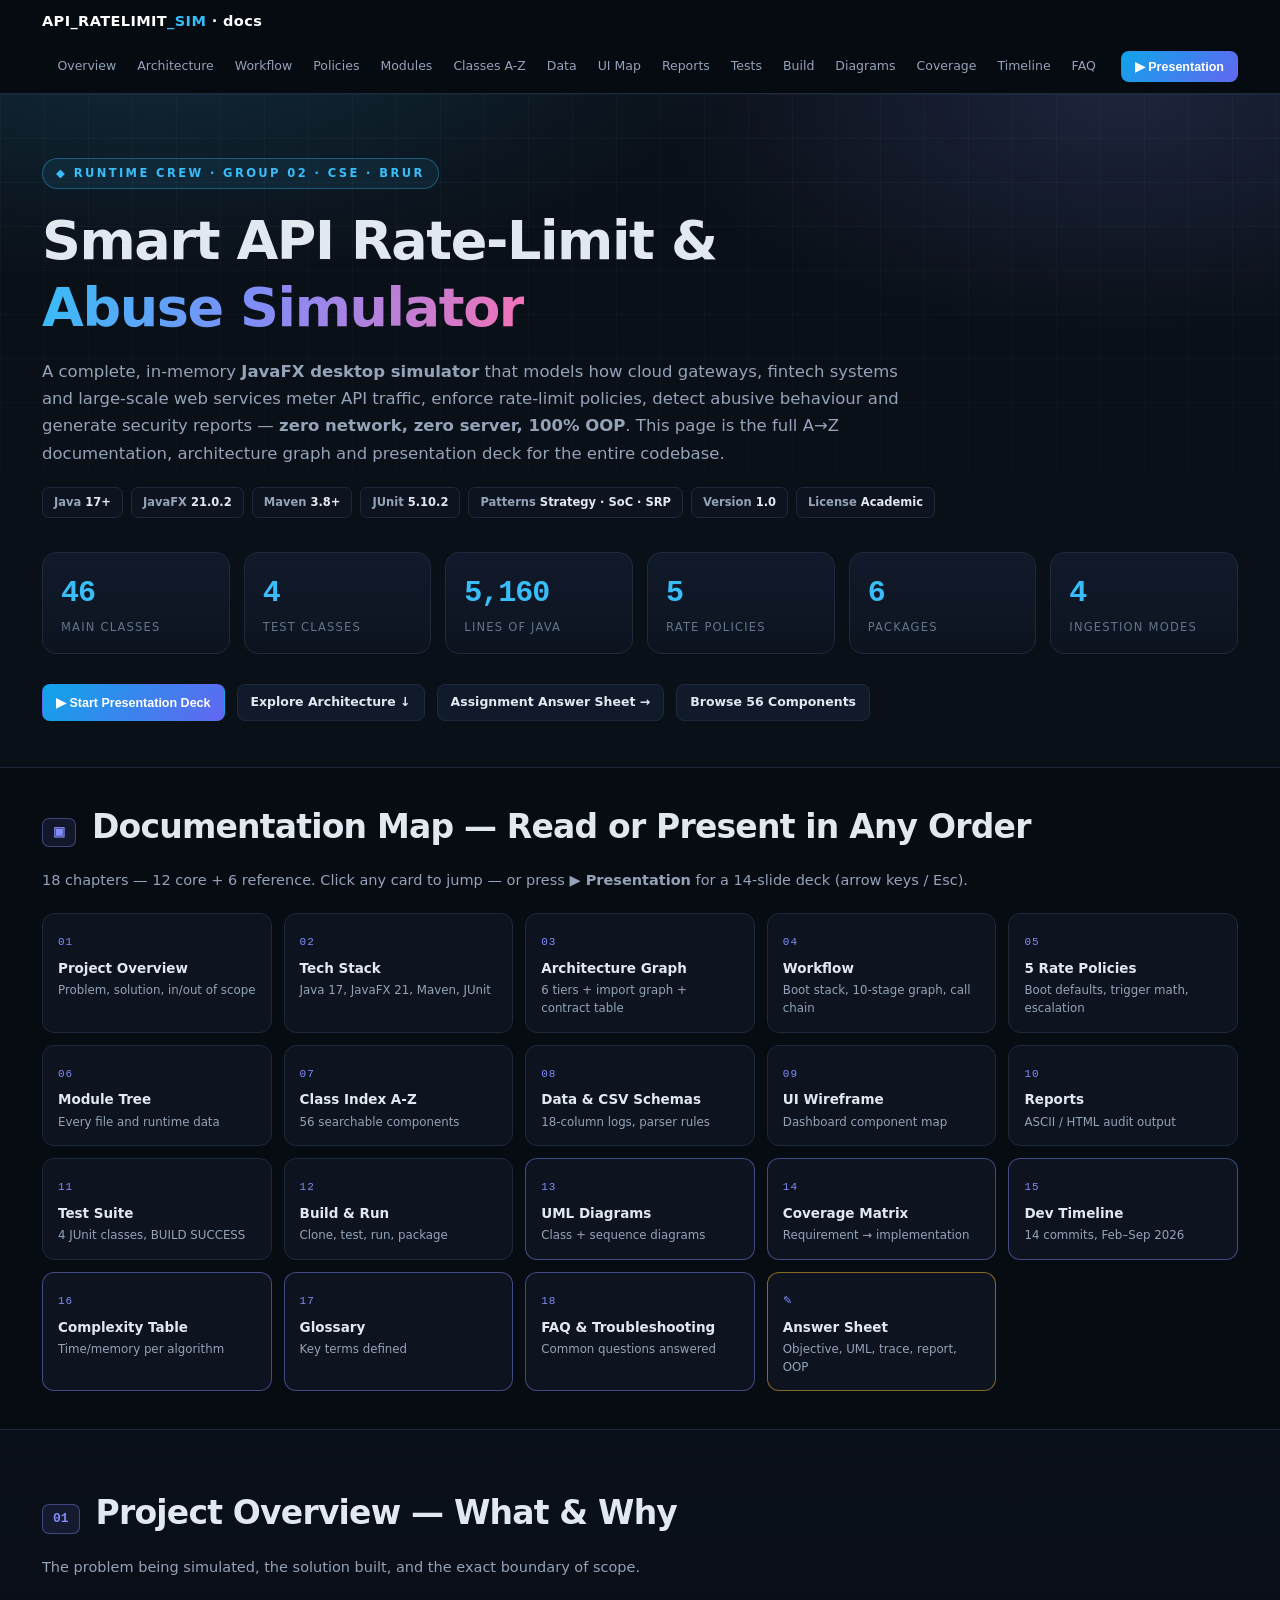
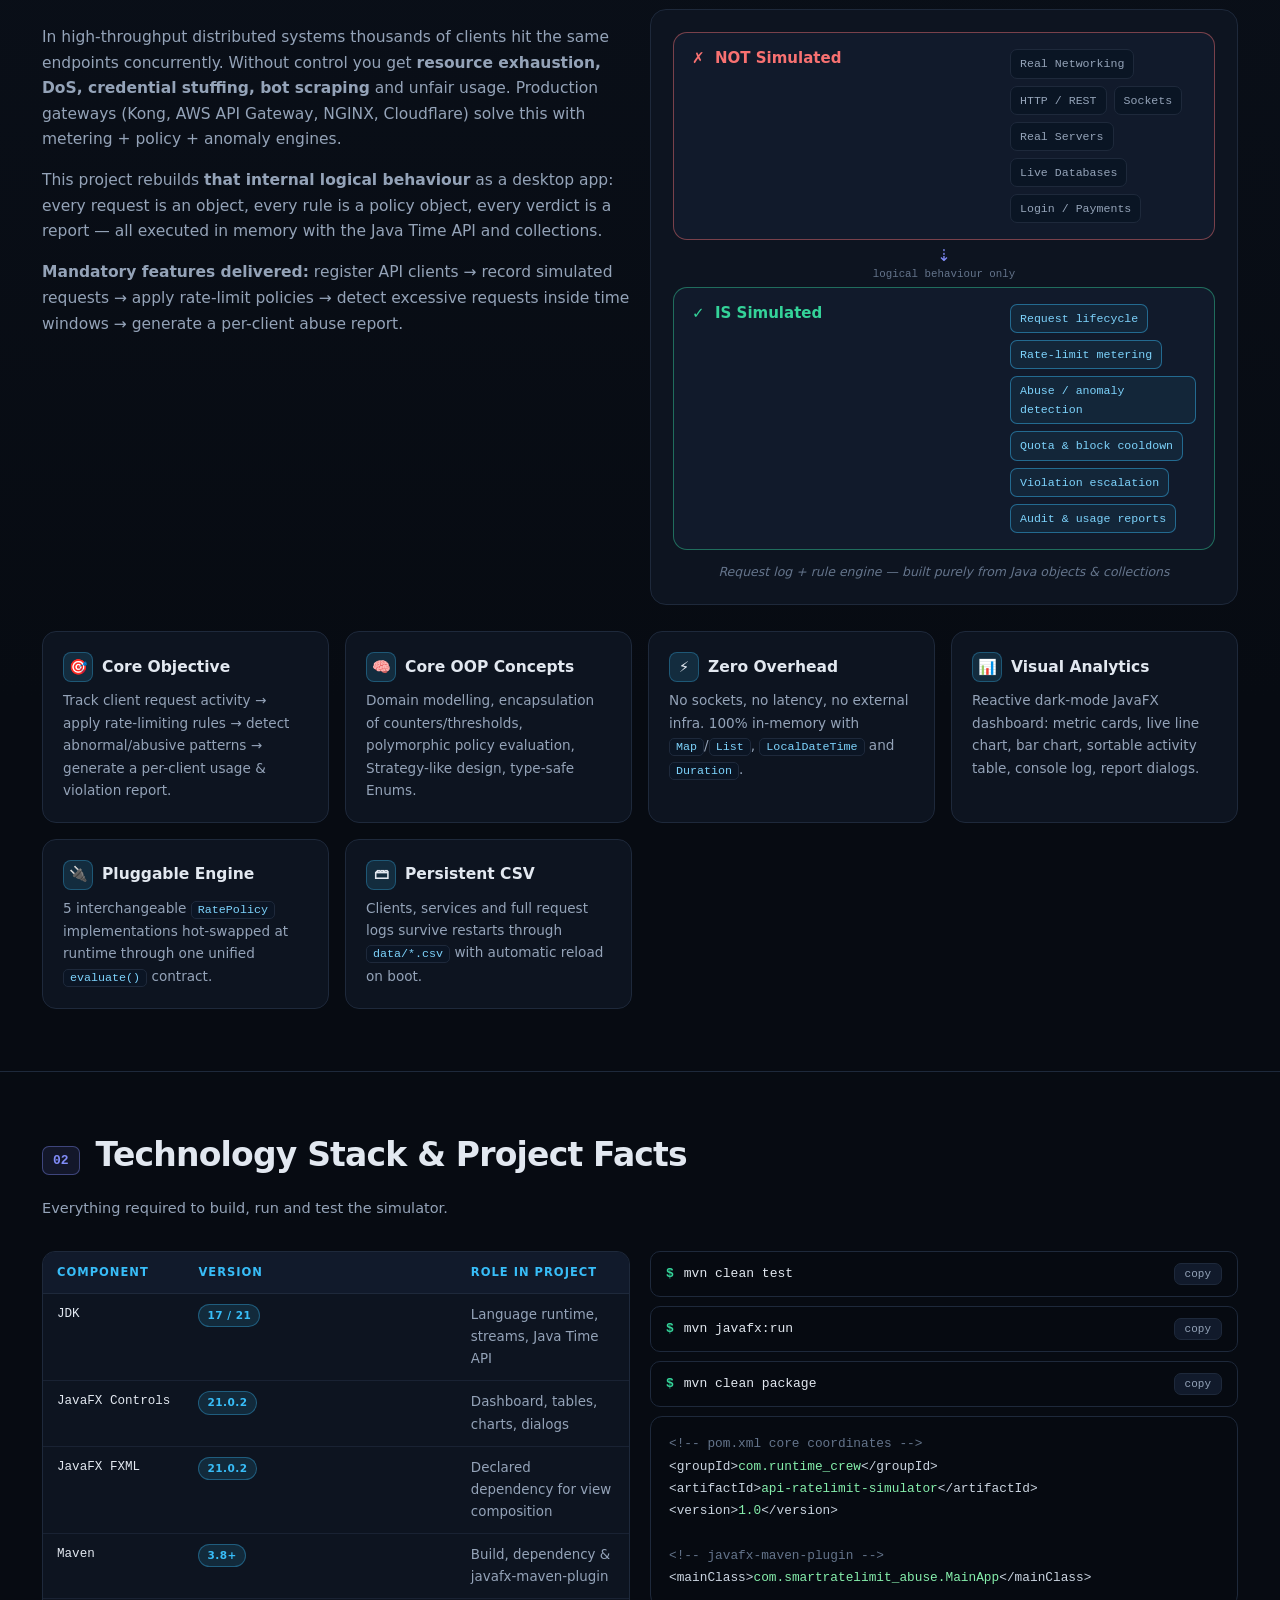
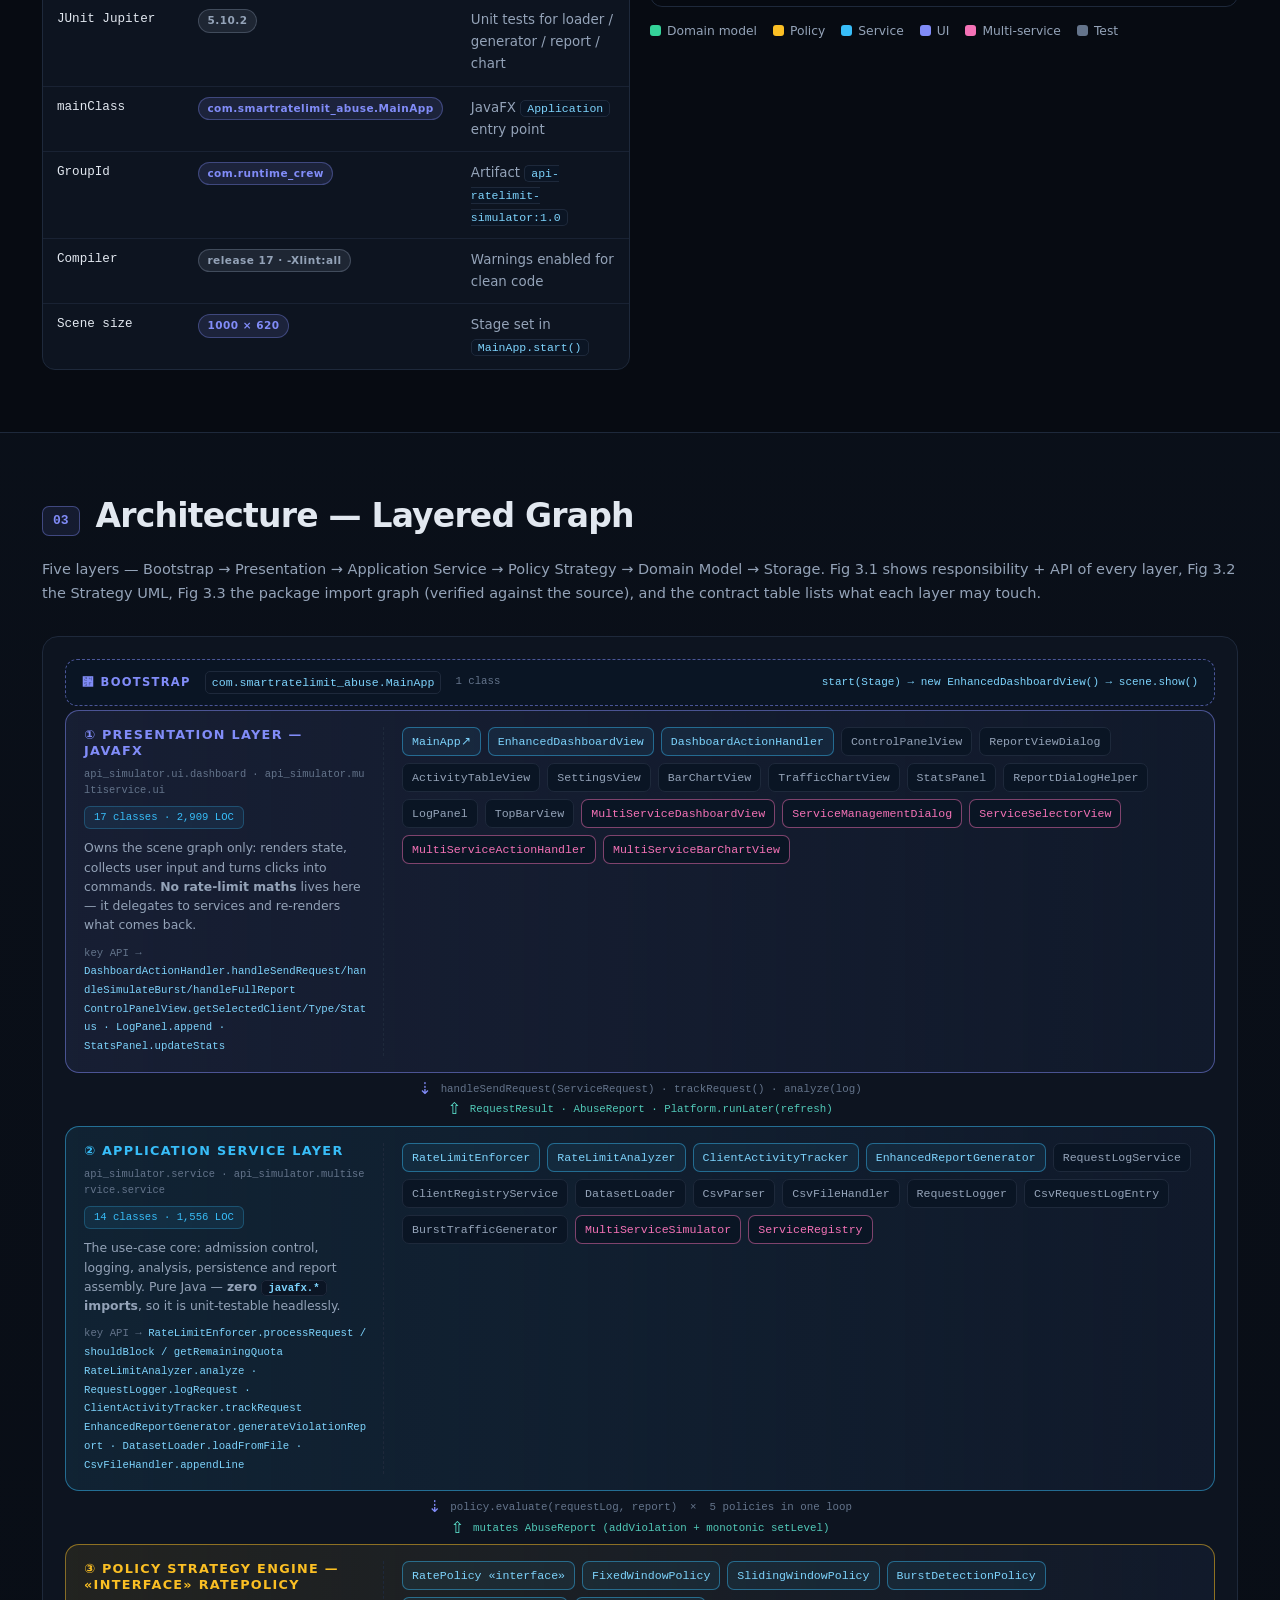
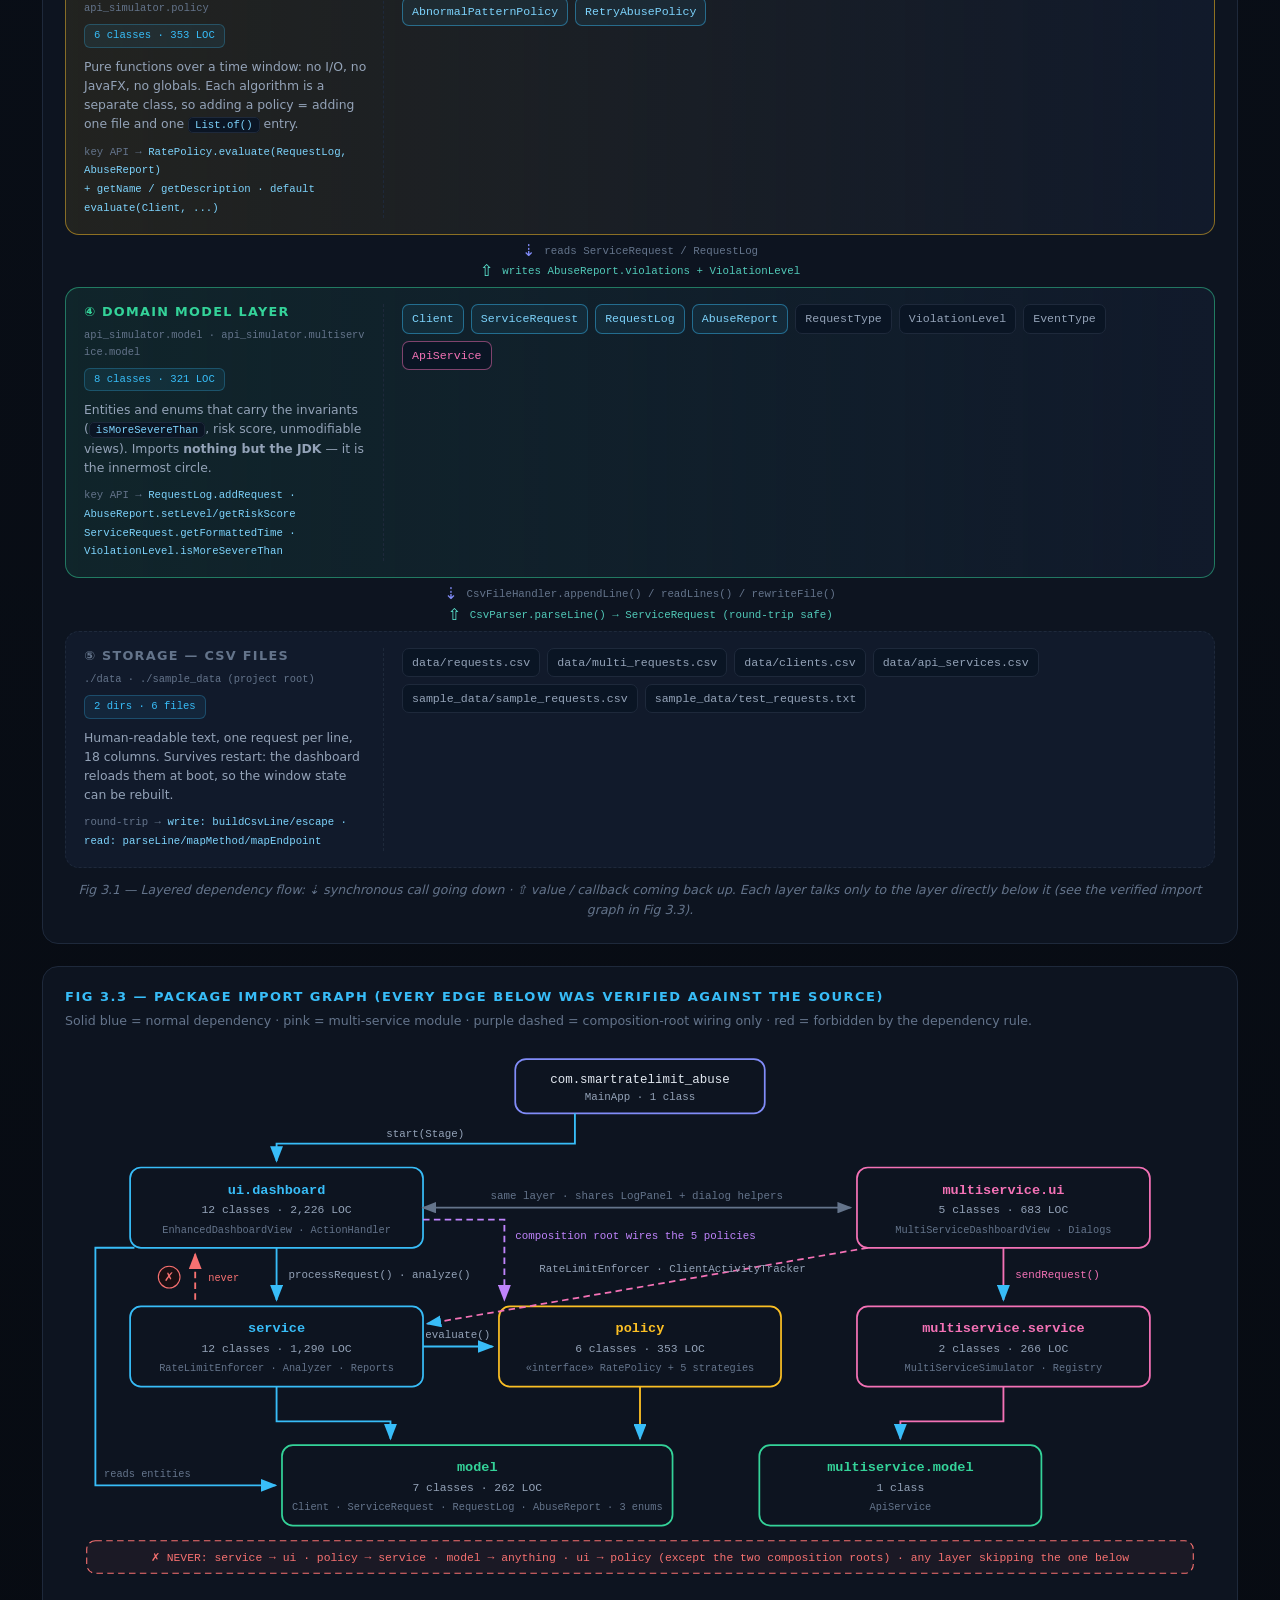
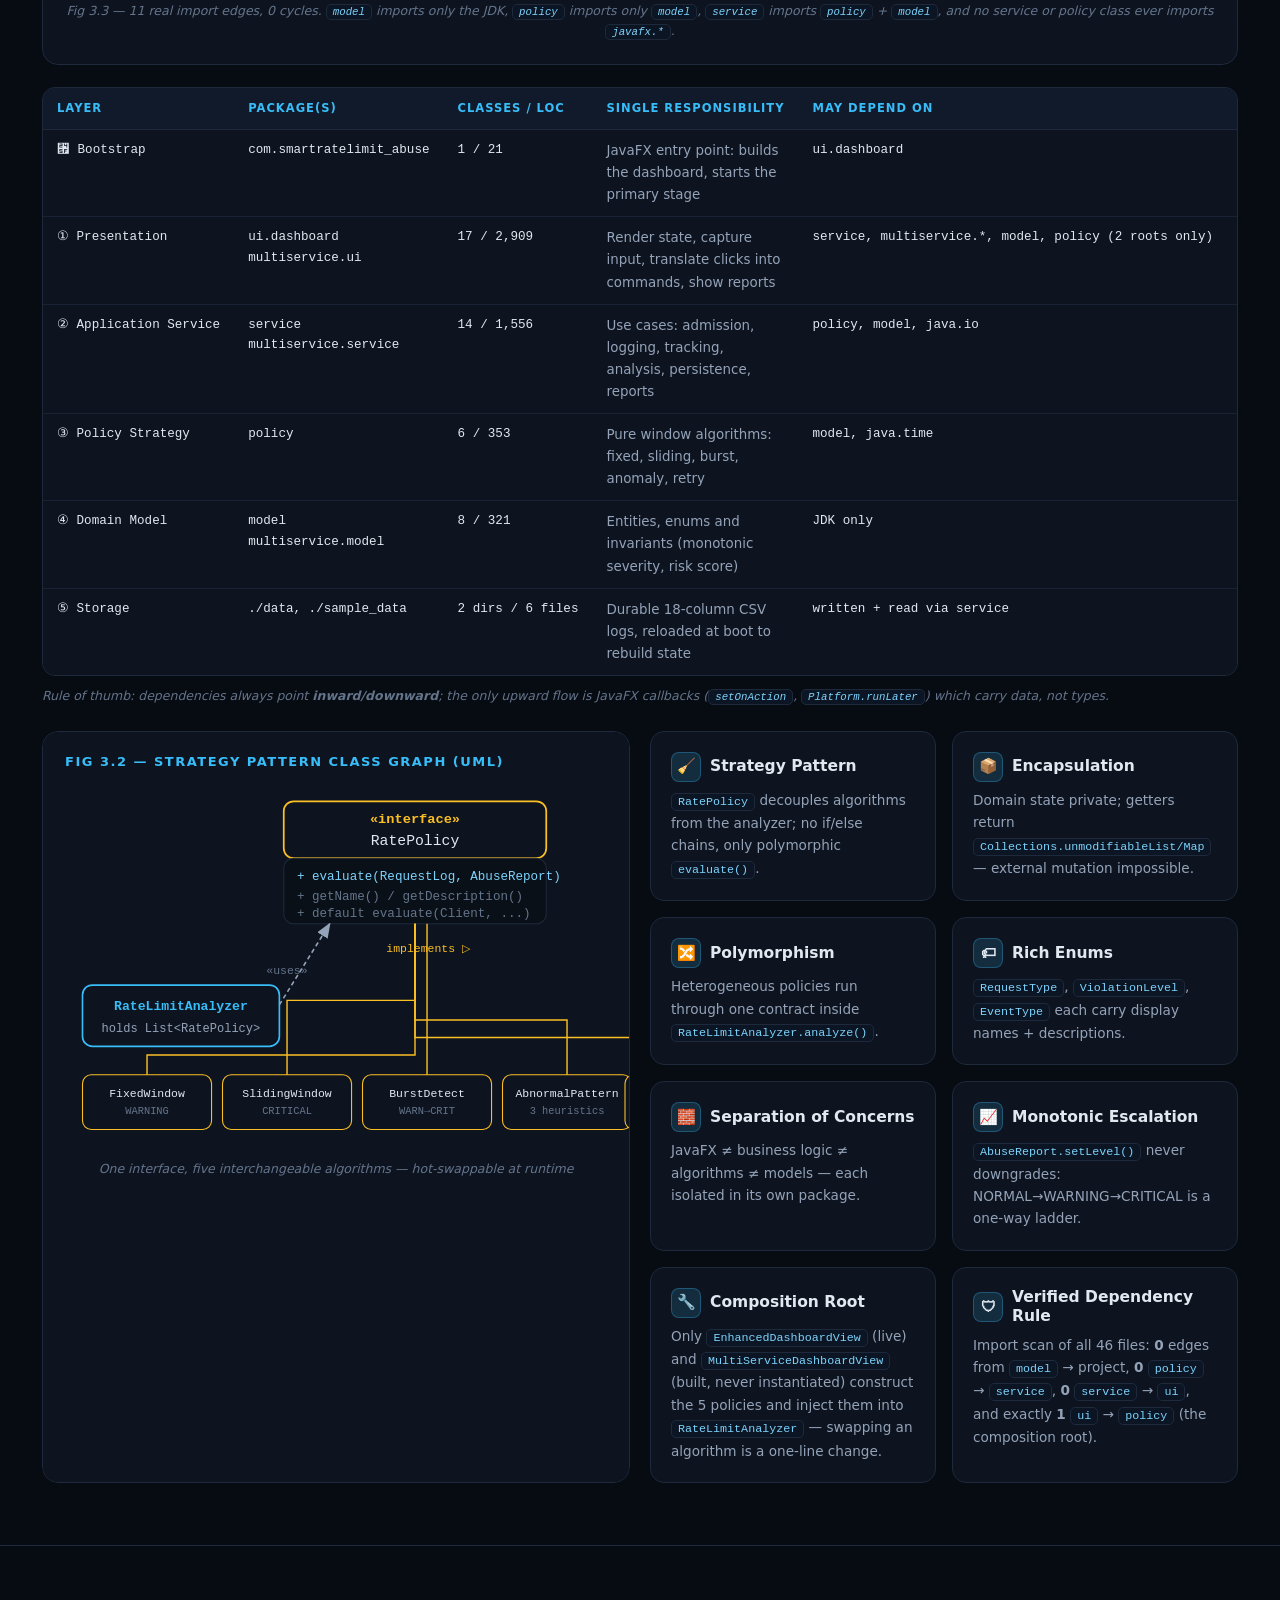
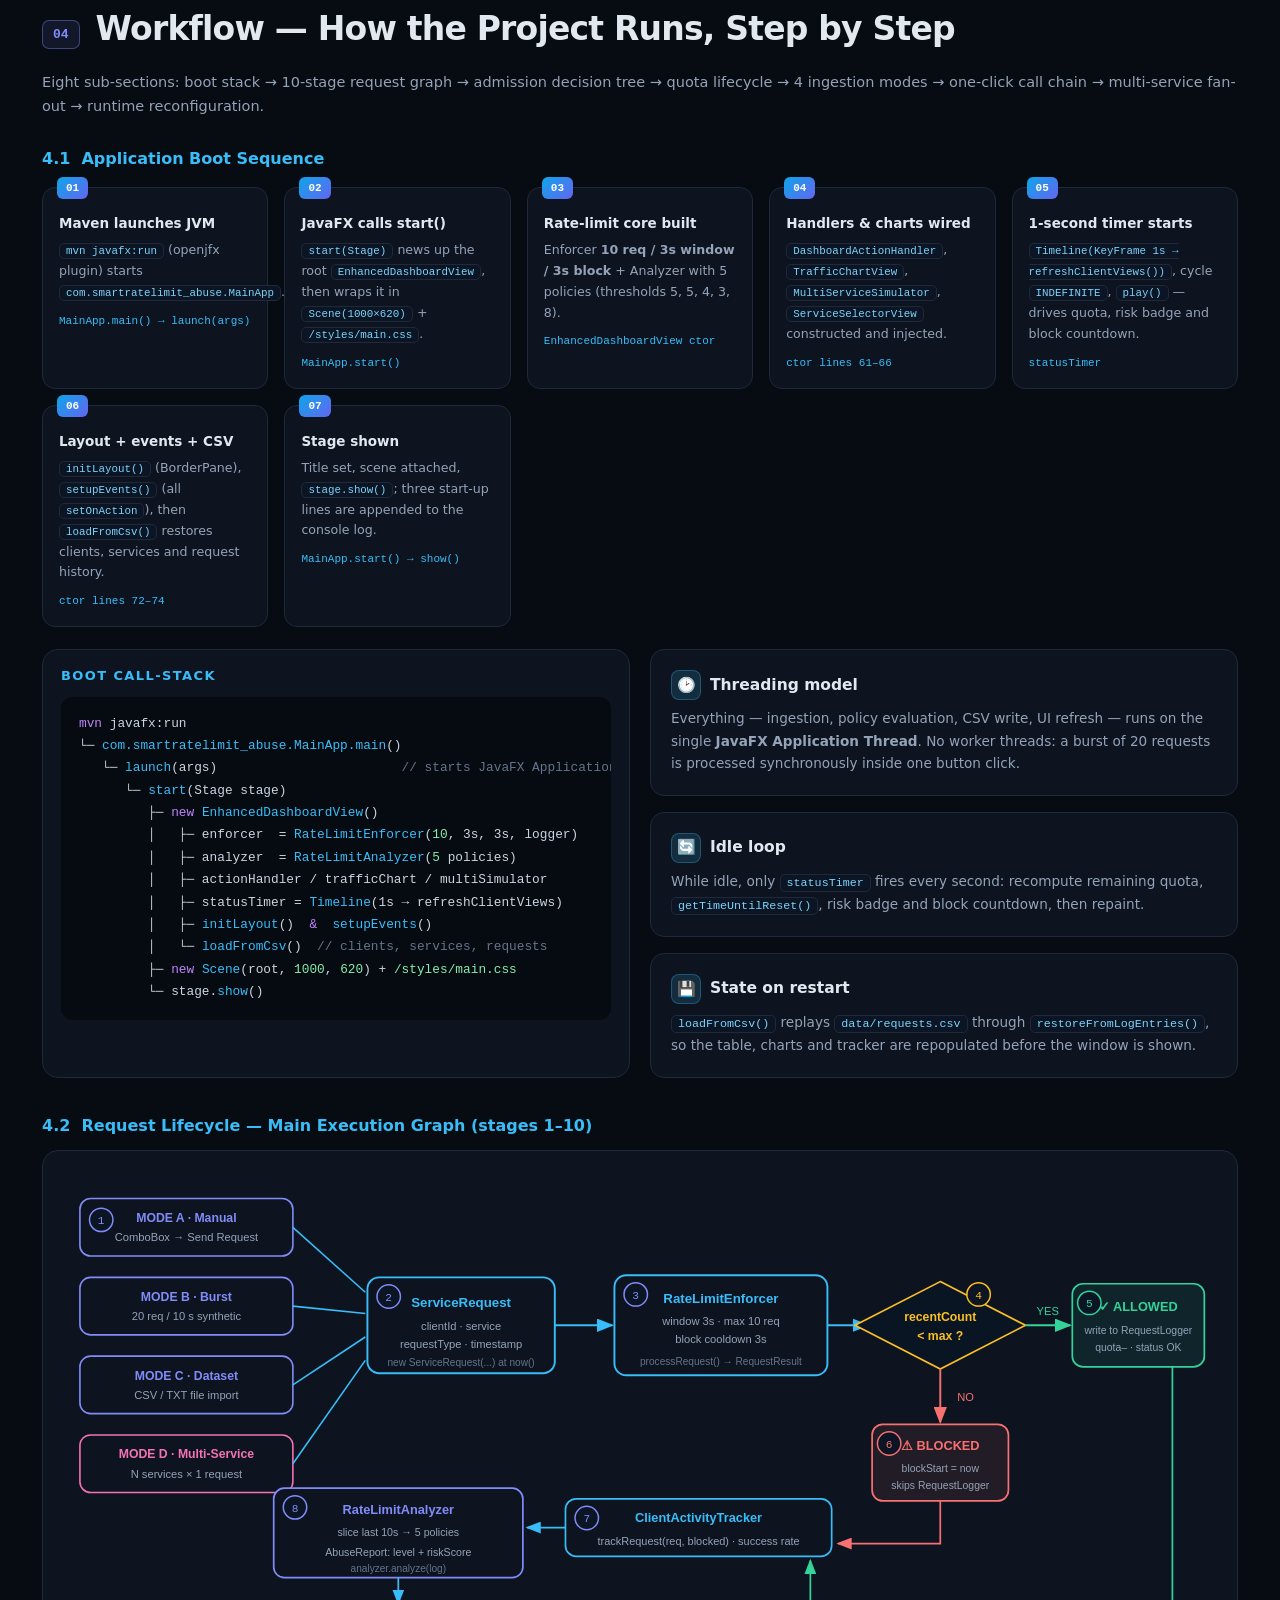
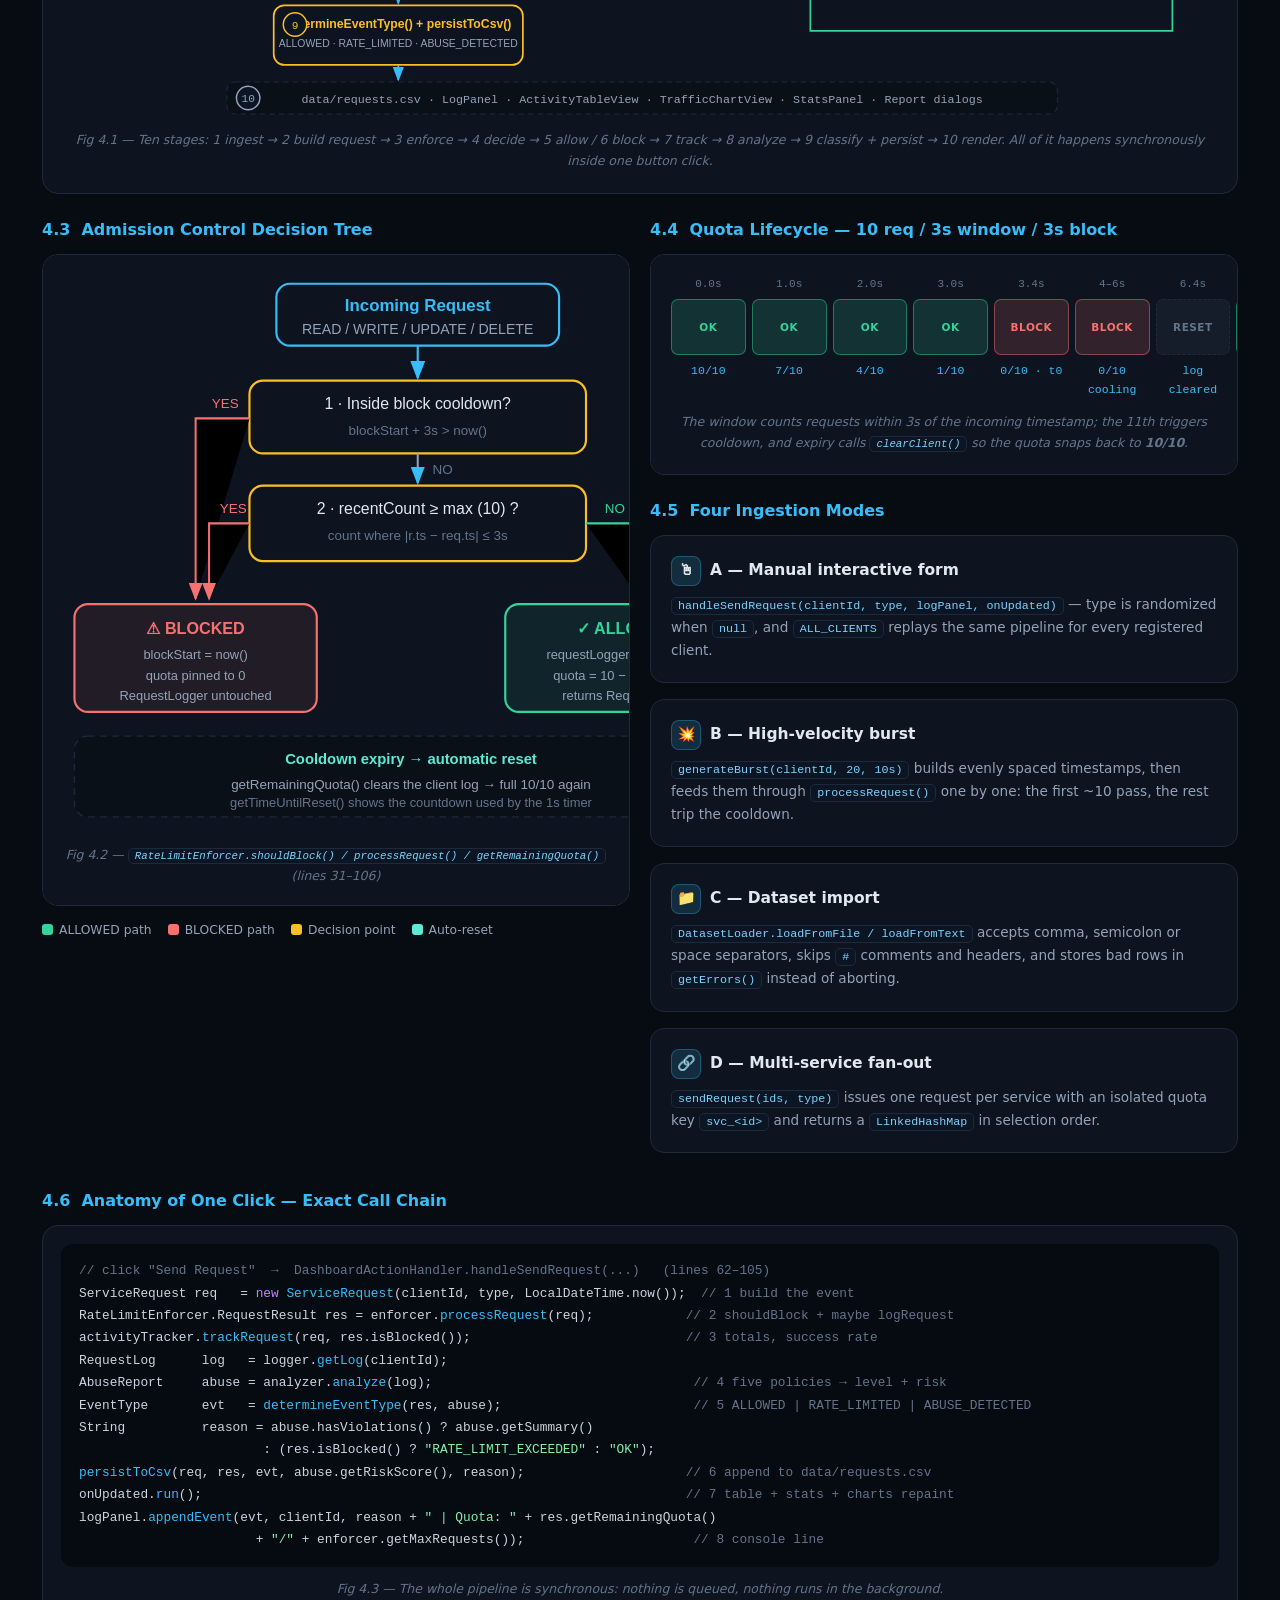
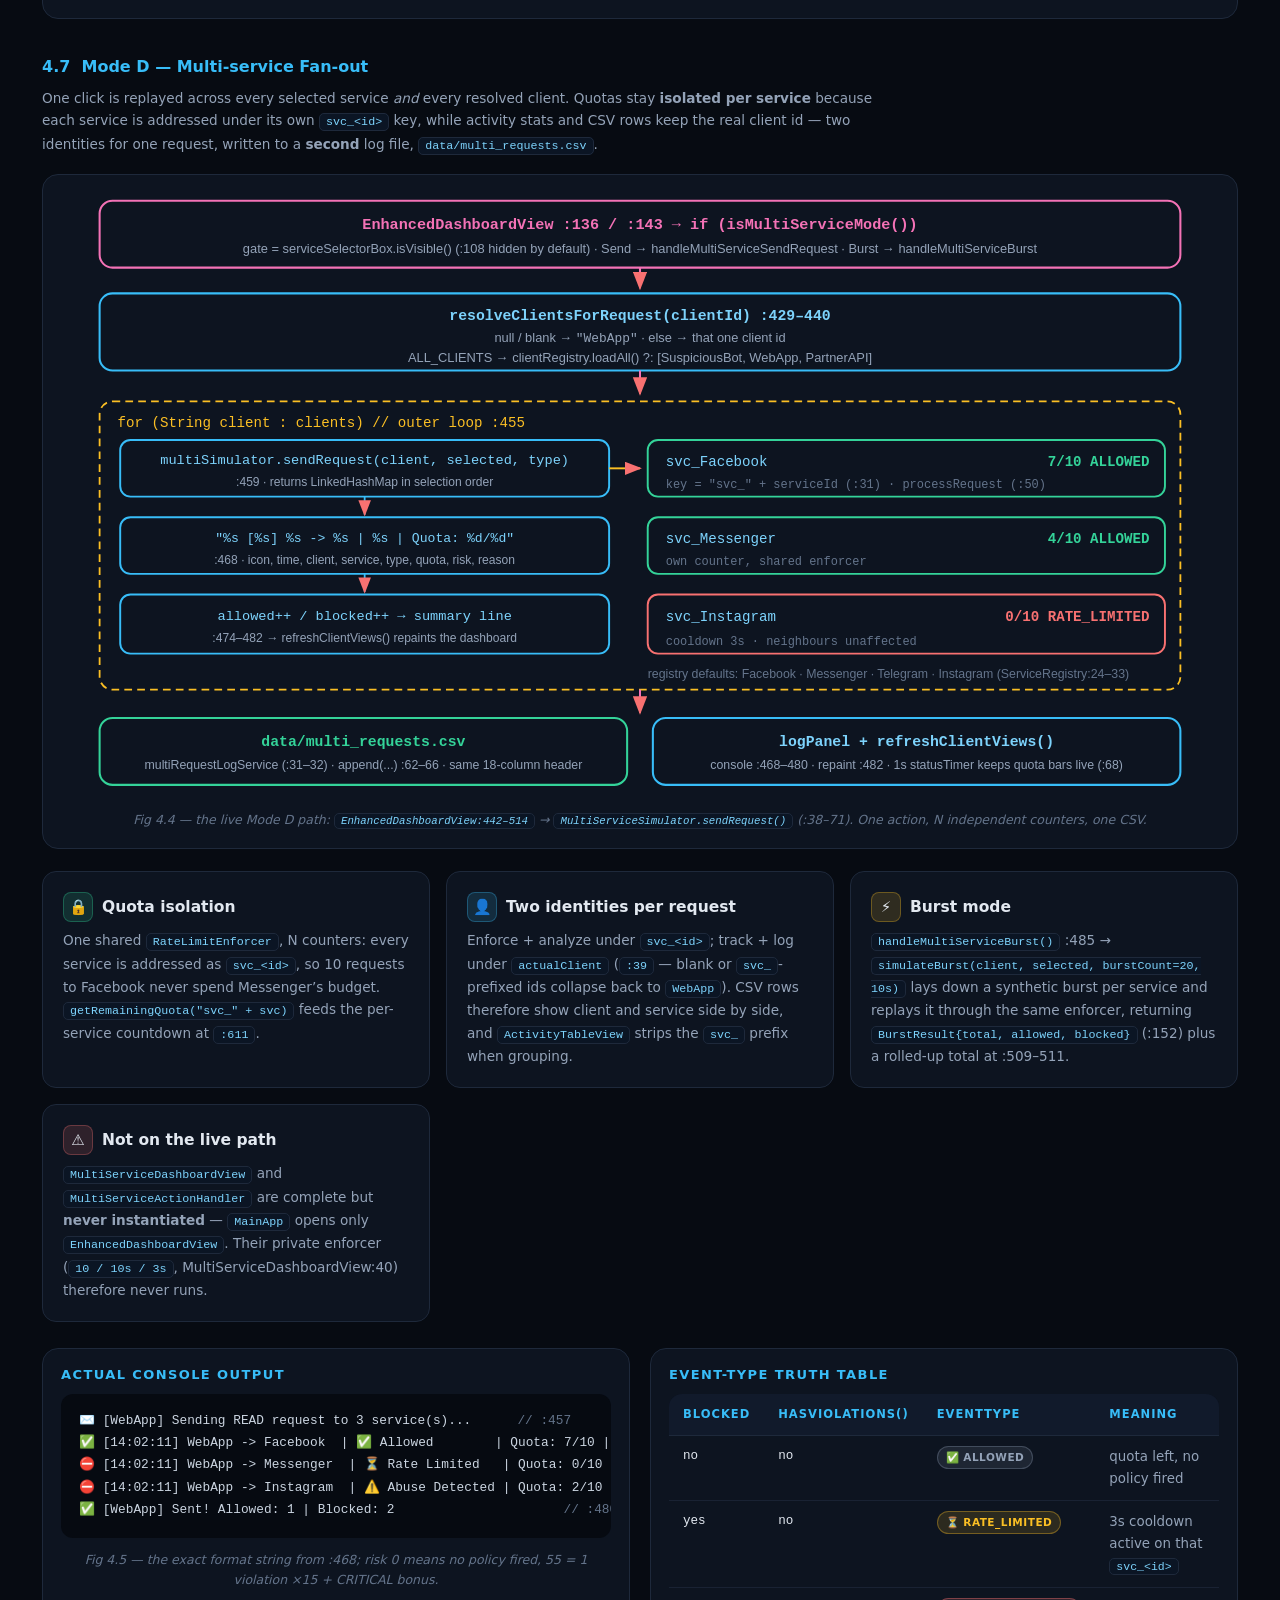
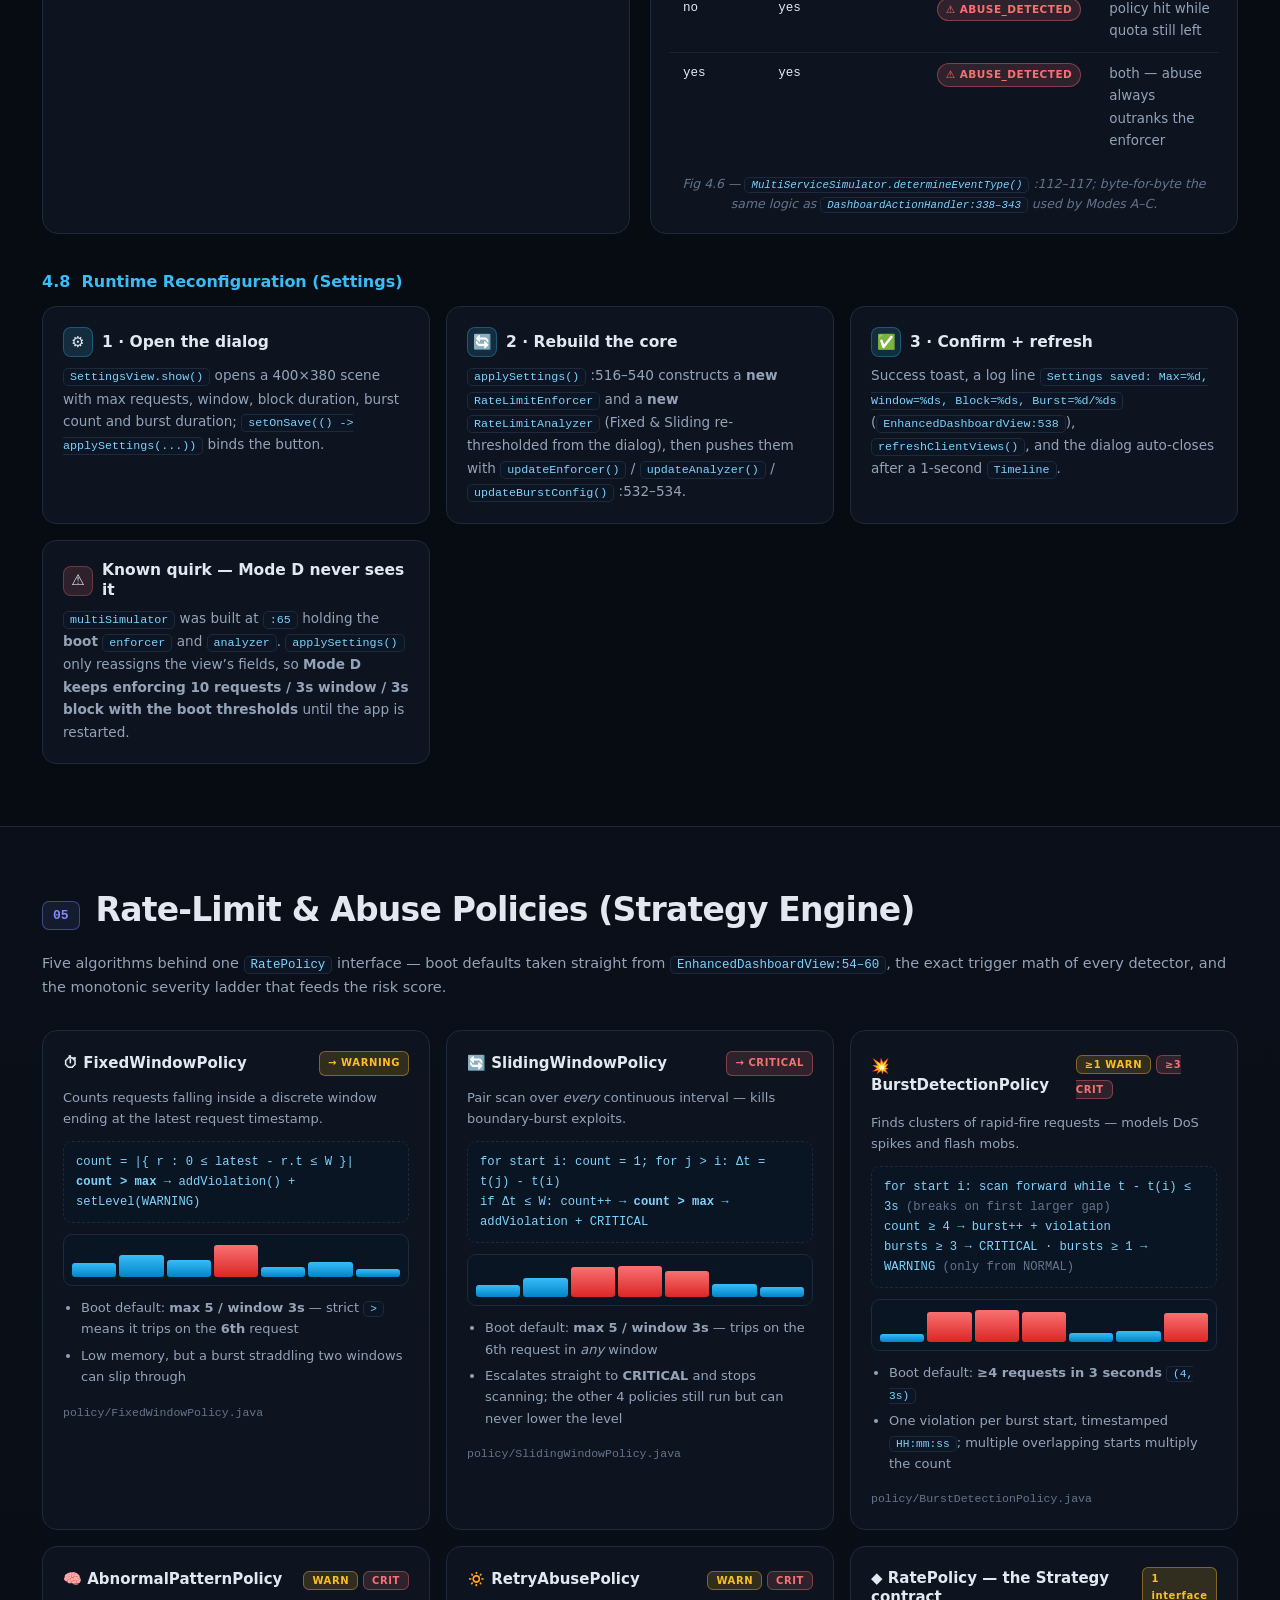
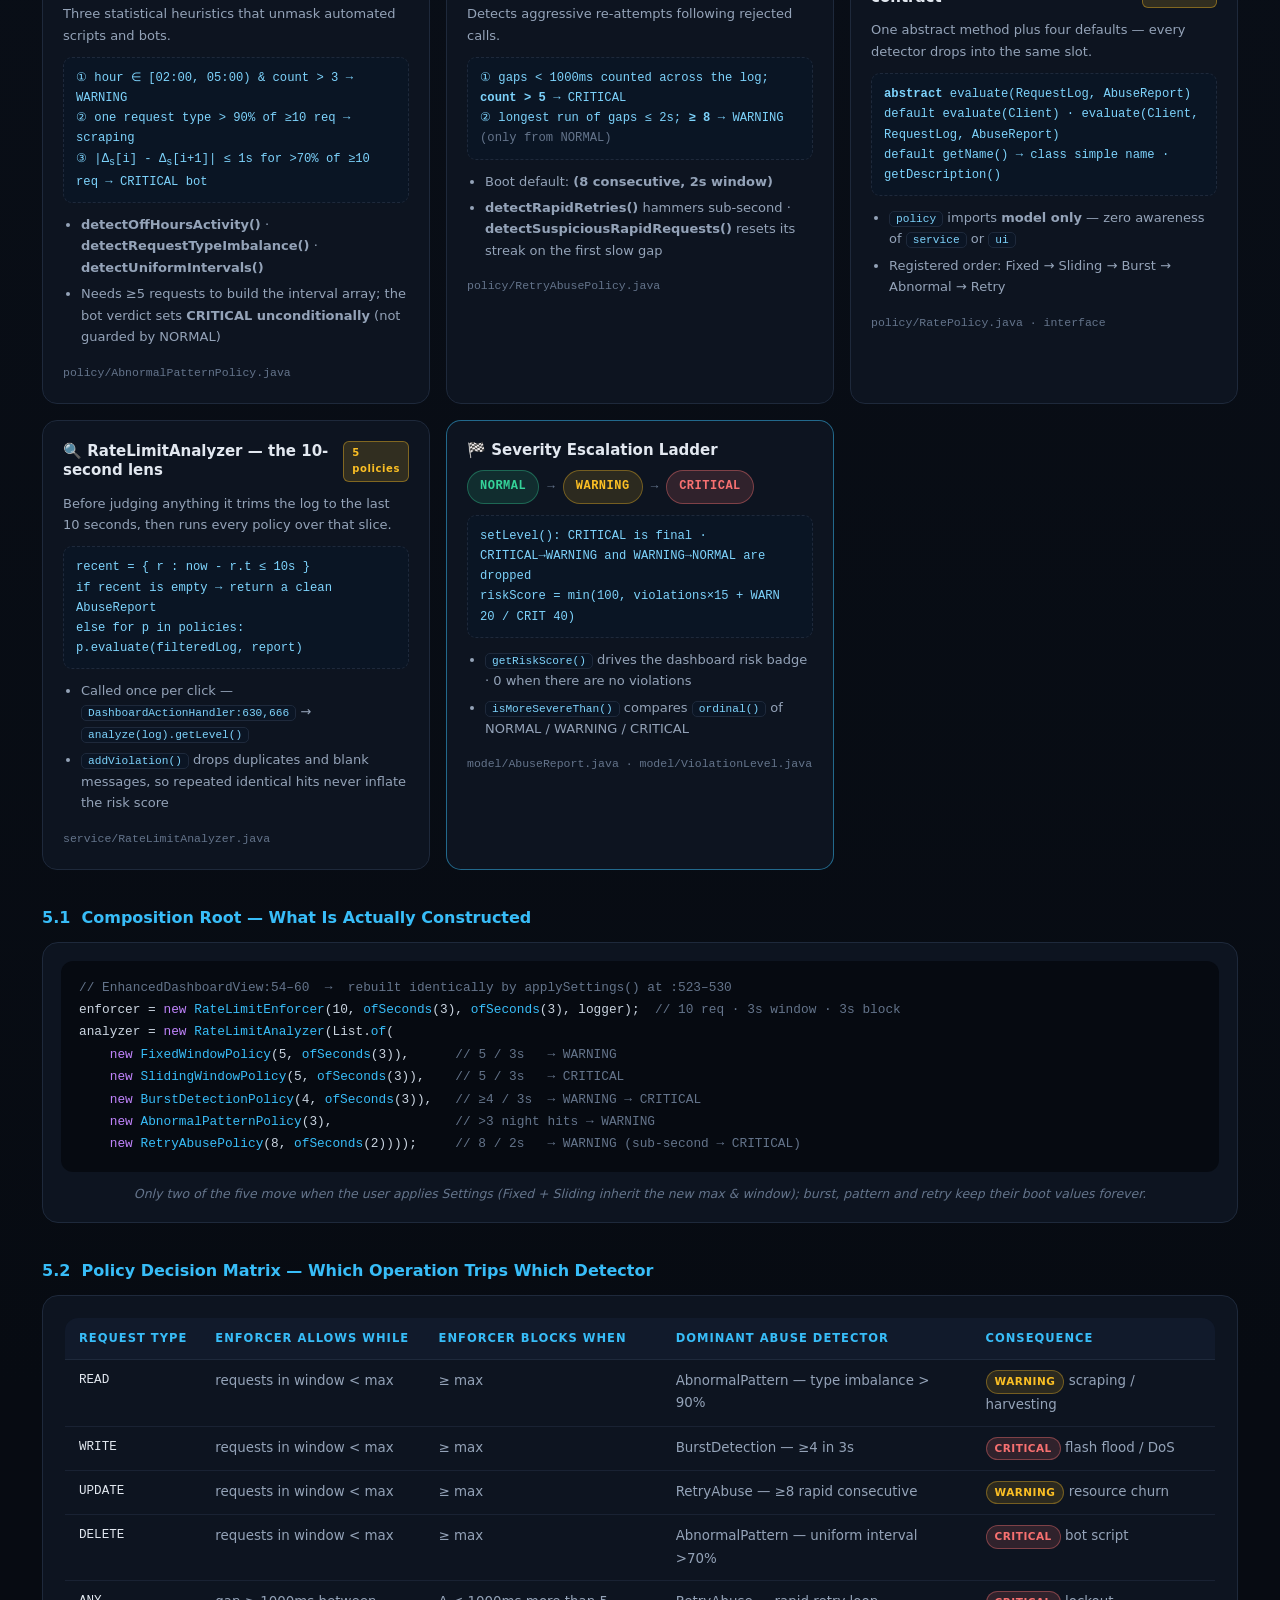
==== commit 7f85fe5b: "Docs site, answer sheet" ====
--- a/index.html
+++ b/index.html
@@ -3,7 +3,7 @@
 <head>
 <meta charset="UTF-8" />
 <meta name="viewport" content="width=device-width, initial-scale=1.0" />
-<title>Smart API Rate-Limit &amp; Abuse Simulator â€” Full Project Documentation</title>
+<title>Smart API Rate-Limit &amp; Abuse Simulator — Full Project Documentation</title>
 <meta name="description" content="Complete overview, architecture graph, workflow, module tree and A-Z class index of the Smart API Rate-Limit & Abuse Simulator by Runtime Crew (BRUR)." />
 <style>
 :root{
@@ -257,6 +257,7 @@
   td{padding:9px 11px}
   td.k{white-space:normal;word-break:break-word}
   #tbody td:last-child{min-width:240px}
+  #tbody td:nth-child(2){white-space:nowrap}
   .tbl-wrap,.diagram{
     background-color:var(--panel);
     background-image:linear-gradient(to right,var(--panel) 45%,rgba(13,20,32,0)),
@@ -387,7 +388,6 @@
 .tev .d{font-family:var(--mono);font-size:11.5px;color:var(--acc);letter-spacing:.5px}
 .tev b{display:block;font-size:13.6px;color:var(--txt);margin:3px 0 2px}
 .tev span{font-size:12.6px;color:var(--muted)}
-.tev .hash{font-family:var(--mono);font-size:11px;color:var(--dim)}
 
 /* FAQ */
 .faq details{background:var(--panel);border:1px solid var(--line);border-radius:11px;padding:13px 17px;margin-bottom:10px}
@@ -477,6 +477,7 @@
     <div class="hero-cta">
       <button class="btn pri" onclick="openDeck()">&#9654; Start Presentation Deck</button>
       <a class="btn" href="#architecture">Explore Architecture &darr;</a>
+      <a class="btn" href="documentation/answer.html">Assignment Answer Sheet &rarr;</a>
       <a class="btn" href="#classes">Browse 56 Components</a>
     </div>
   </div>
@@ -509,6 +510,7 @@
       <a class="mapcard" href="#complexity" style="border-color:rgba(129,140,248,.45)"><i>16</i><b>Complexity Table</b><span>Time/memory per algorithm</span></a>
       <a class="mapcard" href="#glossary" style="border-color:rgba(129,140,248,.45)"><i>17</i><b>Glossary</b><span>Key terms defined</span></a>
       <a class="mapcard" href="#faq" style="border-color:rgba(129,140,248,.45)"><i>18</i><b>FAQ &amp; Troubleshooting</b><span>Common questions answered</span></a>
+<a class="mapcard" href="documentation/answer.html" style="border-color:rgba(251,191,36,.5)"><i>✎</i><b>Answer Sheet</b><span>Objective, UML, trace, report, OOP</span></a>
     </div>
   </div>
 </section>
@@ -989,18 +991,18 @@
       <div class="diagram" style="padding:18px">
         <h4 style="font-size:13px;letter-spacing:1.4px;text-transform:uppercase;color:var(--acc);margin-bottom:12px">Boot call-stack</h4>
         <pre style="border:none;background:#060a11"><span class="kw">mvn</span> javafx:run
-â””â”€ <span class="fn">com.smartratelimit_abuse.MainApp.main</span>()
-   â””â”€ <span class="fn">launch</span>(args)                        <span class="cm">// starts JavaFX Application Thread</span>
-      â””â”€ <span class="fn">start</span>(Stage stage)
-         â”œâ”€ <span class="kw">new</span> <span class="fn">EnhancedDashboardView</span>()
-         â”‚   â”œâ”€ enforcer  = <span class="fn">RateLimitEnforcer</span>(<span class="st">10</span>, 3s, 3s, logger)
-         â”‚   â”œâ”€ analyzer  = <span class="fn">RateLimitAnalyzer</span>(<span class="st">5</span> policies)
-         â”‚   â”œâ”€ actionHandler / trafficChart / multiSimulator
-         â”‚   â”œâ”€ statusTimer = <span class="fn">Timeline</span>(1s &rarr; refreshClientViews)
-         â”‚   â”œâ”€ <span class="fn">initLayout</span>()  <span class="kw">&amp;</span>  <span class="fn">setupEvents</span>()
-         â”‚   â””â”€ <span class="fn">loadFromCsv</span>()  <span class="cm">// clients, services, requests</span>
-         â”œâ”€ <span class="kw">new</span> <span class="fn">Scene</span>(root, <span class="st">1000</span>, <span class="st">620</span>) + <span class="st">/styles/main.css</span>
-         â””â”€ stage.<span class="fn">show</span>()</pre>
+└─ <span class="fn">com.smartratelimit_abuse.MainApp.main</span>()
+   └─ <span class="fn">launch</span>(args)                        <span class="cm">// starts JavaFX Application Thread</span>
+      └─ <span class="fn">start</span>(Stage stage)
+         ├─ <span class="kw">new</span> <span class="fn">EnhancedDashboardView</span>()
+         │   ├─ enforcer  = <span class="fn">RateLimitEnforcer</span>(<span class="st">10</span>, 3s, 3s, logger)
+         │   ├─ analyzer  = <span class="fn">RateLimitAnalyzer</span>(<span class="st">5</span> policies)
+         │   ├─ actionHandler / trafficChart / multiSimulator
+         │   ├─ statusTimer = <span class="fn">Timeline</span>(1s &rarr; refreshClientViews)
+         │   ├─ <span class="fn">initLayout</span>()  <span class="kw">&amp;</span>  <span class="fn">setupEvents</span>()
+         │   └─ <span class="fn">loadFromCsv</span>()  <span class="cm">// clients, services, requests</span>
+         ├─ <span class="kw">new</span> <span class="fn">Scene</span>(root, <span class="st">1000</span>, <span class="st">620</span>) + <span class="st">/styles/main.css</span>
+         └─ stage.<span class="fn">show</span>()</pre>
       </div>
       <div>
         <div class="cards" style="grid-template-columns:1fr">
@@ -1323,7 +1325,7 @@
     <div class="cards" style="grid-template-columns:repeat(auto-fit,minmax(300px,1fr))">
       <div class="card"><h3><span class="ico">&#9881;</span>1 &middot; Open the dialog</h3><p><code>SettingsView.show()</code> opens a 400&times;380 scene with max requests, window, block duration, burst count and burst duration; <code>setOnSave(() -&gt; applySettings(...))</code> binds the button.</p></div>
       <div class="card"><h3><span class="ico">&#128260;</span>2 &middot; Rebuild the core</h3><p><code>applySettings()</code> :516&ndash;540 constructs a <b>new</b> <code>RateLimitEnforcer</code> and a <b>new</b> <code>RateLimitAnalyzer</code> (Fixed &amp; Sliding re-thresholded from the dialog), then pushes them with <code>updateEnforcer()</code> / <code>updateAnalyzer()</code> / <code>updateBurstConfig()</code> :532&ndash;534.</p></div>
-      <div class="card"><h3><span class="ico">&#9989;</span>3 &middot; Confirm + refresh</h3><p>Success toast, a log line <code>Settings saved: Max=â€¦ Window=â€¦s Block=â€¦s Burst=â€¦</code>, <code>refreshClientViews()</code>, and the dialog auto-closes after a 1-second <code>Timeline</code>.</p></div>
+      <div class="card"><h3><span class="ico">&#9989;</span>3 &middot; Confirm + refresh</h3><p>Success toast, a log line <code>Settings saved: Max=%d, Window=%ds, Block=%ds, Burst=%d/%ds</code> (<code>EnhancedDashboardView:538</code>), <code>refreshClientViews()</code>, and the dialog auto-closes after a 1-second <code>Timeline</code>.</p></div>
       <div class="card"><h3><span class="ico" style="background:rgba(248,113,113,.14);border-color:rgba(248,113,113,.3)">&#9888;</span>Known quirk &mdash; Mode D never sees it</h3><p><code>multiSimulator</code> was built at <code>:65</code> holding the <b>boot</b> <code>enforcer</code> and <code>analyzer</code>. <code>applySettings()</code> only reassigns the view&rsquo;s fields, so <b>Mode D keeps enforcing 10 requests / 3s window / 3s block with the boot thresholds</b> until the app is restarted.</p></div>
     </div>
   </div>
@@ -1482,91 +1484,91 @@
 
     <div class="two">
       <div class="tree"><span class="d">api-ratelimit-simulator/</span>
-â”œâ”€â”€ <span class="f">index.html</span>              <span class="c">&larr; this documentation (single file)</span>
-â”œâ”€â”€ <span class="f">README.md</span>               <span class="c">&larr; project readme &middot; 11 KB</span>
-â”œâ”€â”€ <span class="f">documentation.md</span>        <span class="c">&larr; full technical spec &middot; 46 KB</span>
-â”œâ”€â”€ <span class="f">details.md</span>              <span class="c">&larr; assignment brief &middot; 5 KB</span>
-â”œâ”€â”€ <span class="f">project_file.pdf</span>         <span class="c">&larr; assignment sheet &middot; 185 KB</span>
-â”œâ”€â”€ <span class="f">pom.xml</span>                 <span class="c">&larr; maven build &middot; 2 KB</span>
-â”œâ”€â”€ <span class="f">.gitignore</span>               <span class="c">&larr; target/, .idea/, *.iml</span>
-â”‚
-â”œâ”€â”€ <span class="d">data/</span>                               <b>4 CSVs &middot; 592 KB</b>
-â”‚   â”œâ”€â”€ <span class="f">clients.csv</span>          <span class="c">clientId,name &middot; 103 B</span>
-â”‚   â”œâ”€â”€ <span class="f">api_services.csv</span>     <span class="c">id,name,isDefault,icon,types &middot; 42 B</span>
-â”‚   â”œâ”€â”€ <span class="f">requests.csv</span>         <span class="c">18-column audit log &middot; 196 KB</span>
-â”‚   â””â”€â”€ <span class="f">multi_requests.csv</span>   <span class="c">multi-service log &middot; 396 KB</span>
-â”‚
-â”œâ”€â”€ <span class="d">sample_data/</span>
-â”‚   â”œâ”€â”€ <span class="f">sample_requests.csv</span>  <span class="c">2.5 KB seed for Import Text</span>
-â”‚   â””â”€â”€ <span class="f">test_requests.txt</span>    <span class="c">3.3 KB scripted sequence</span>
-â”‚
-â””â”€â”€ <span class="d">src/</span>
-    â”œâ”€â”€ <span class="d">main/java/</span>                        <b>46 classes &middot; 6,110 lines</b>
-    â”‚   â”œâ”€â”€ <span class="d">com.smartratelimit_abuse/</span>          <b>1 class &middot; 21</b>
-    â”‚   â”‚   â””â”€â”€ <span class="f">MainApp.java</span>                 
-    â”‚   â””â”€â”€ <span class="d">com.runtime_crew.api_simulator/</span>
-    â”‚       â”œâ”€â”€ <span class="d">model/</span>                         <b>7 classes &middot; 262</b>
-    â”‚       â”‚   â”œâ”€â”€ AbuseReport.java           
-    â”‚       â”‚   â”œâ”€â”€ Client.java                
-    â”‚       â”‚   â”œâ”€â”€ EventType.java             
-    â”‚       â”‚   â”œâ”€â”€ RequestLog.java            
-    â”‚       â”‚   â”œâ”€â”€ RequestType.java           
-    â”‚       â”‚   â”œâ”€â”€ ServiceRequest.java        
-    â”‚       â”‚   â””â”€â”€ ViolationLevel.java        
-    â”‚       â”œâ”€â”€ <span class="d">policy/</span>                        <b>6 types &middot; 353</b>
-    â”‚       â”‚   â”œâ”€â”€ AbnormalPatternPolicy      
-    â”‚       â”‚   â”œâ”€â”€ BurstDetectionPolicy       
-    â”‚       â”‚   â”œâ”€â”€ FixedWindowPolicy          
-    â”‚       â”‚   â”œâ”€â”€ <span class="n">RatePolicy.java &#8592; interface</span>
-    â”‚       â”‚   â”œâ”€â”€ RetryAbusePolicy           
-    â”‚       â”‚   â””â”€â”€ SlidingWindowPolicy        
-    â”‚       â”œâ”€â”€ <span class="d">service/</span>                       <b>12 classes &middot; 1290</b>
-    â”‚       â”‚   â”œâ”€â”€ BurstTrafficGenerator      
-    â”‚       â”‚   â”œâ”€â”€ ClientActivityTracker      
-    â”‚       â”‚   â”œâ”€â”€ ClientRegistryService      
-    â”‚       â”‚   â”œâ”€â”€ CsvFileHandler             
-    â”‚       â”‚   â”œâ”€â”€ CsvParser                  
-    â”‚       â”‚   â”œâ”€â”€ CsvRequestLogEntry         
-    â”‚       â”‚   â”œâ”€â”€ DatasetLoader              
-    â”‚       â”‚   â”œâ”€â”€ EnhancedReportGenerator    
-    â”‚       â”‚   â”œâ”€â”€ RateLimitAnalyzer          
-    â”‚       â”‚   â”œâ”€â”€ RateLimitEnforcer          
-    â”‚       â”‚   â”œâ”€â”€ RequestLogger              
-    â”‚       â”‚   â””â”€â”€ RequestLogService          
-    â”‚       â”œâ”€â”€ <span class="d">ui/dashboard/</span>                  <b>12 classes &middot; 2226</b>
-    â”‚       â”‚   â”œâ”€â”€ ActivityTableView          
-    â”‚       â”‚   â”œâ”€â”€ BarChartView               
-    â”‚       â”‚   â”œâ”€â”€ ControlPanelView           
-    â”‚       â”‚   â”œâ”€â”€ DashboardActionHandler     
-    â”‚       â”‚   â”œâ”€â”€ EnhancedDashboardView      
-    â”‚       â”‚   â”œâ”€â”€ LogPanel                   
-    â”‚       â”‚   â”œâ”€â”€ ReportDialogHelper         
-    â”‚       â”‚   â”œâ”€â”€ ReportViewDialog           
-    â”‚       â”‚   â”œâ”€â”€ SettingsView               
-    â”‚       â”‚   â”œâ”€â”€ StatsPanel                 
-    â”‚       â”‚   â”œâ”€â”€ TopBarView                 
-    â”‚       â”‚   â””â”€â”€ TrafficChartView           
-    â”‚       â””â”€â”€ <span class="d">multiservice/</span>                  <b>8 classes &middot; 1008</b>
-    â”‚           â”œâ”€â”€ <span class="d">model/</span>ApiService             
-    â”‚           â”œâ”€â”€ <span class="d">service/</span>MultiServiceSimulator 
-    â”‚           â”œâ”€â”€ <span class="d">service/</span>ServiceRegistry       
-    â”‚           â””â”€â”€ <span class="d">ui/</span> (5 files)                 <b>683</b>
-    â”‚               â”œâ”€â”€ MultiServiceActionHandler  
-    â”‚               â”œâ”€â”€ MultiServiceBarChartView   
-    â”‚               â”œâ”€â”€ MultiServiceDashboardView  
-    â”‚               â”œâ”€â”€ ServiceManagementDialog    
-    â”‚               â””â”€â”€ ServiceSelectorView        
-    â”‚
-    â”œâ”€â”€ <span class="d">main/resources/</span>
-    â”‚   â”œâ”€â”€ <span class="f">styles/main.css</span>               <span class="c">dark theme &middot; 10 KB</span>
-    â”‚   â””â”€â”€ <span class="f">picture.png</span>                   <span class="c">app icon &middot; 930 KB</span>
-    â”‚
-    â””â”€â”€ <span class="d">test/java/</span>                        <b>4 classes &middot; 442 lines</b>
-        â””â”€â”€ <span class="d">com.runtime_crew.api_simulator/</span>
-            â”œâ”€â”€ <span class="d">service/</span>BurstTrafficGeneratorTest   
-            â”œâ”€â”€ <span class="d">service/</span>DatasetLoaderTest          
-            â”œâ”€â”€ <span class="d">service/</span>EnhancedReportGeneratorTest
-            â””â”€â”€ <span class="d">ui/dashboard/</span>BarChartViewTest      </div>
+├── <span class="f">index.html</span>              <span class="c">&larr; this documentation (single file)</span>
+├── <span class="f">README.md</span>               <span class="c">&larr; project readme &middot; 11 KB</span>
+├── <span class="f">documentation.md</span>        <span class="c">&larr; full technical spec &middot; 46 KB</span>
+├── <span class="f">details.md</span>              <span class="c">&larr; assignment brief &middot; 5 KB</span>
+├── <span class="f">project_file.pdf</span>         <span class="c">&larr; assignment sheet &middot; 185 KB</span>
+├── <span class="f">pom.xml</span>                 <span class="c">&larr; maven build &middot; 2 KB</span>
+├── <span class="f">.gitignore</span>               <span class="c">&larr; target/, .idea/, *.iml</span>
+│
+├── <span class="d">data/</span>                               <b>4 CSVs &middot; 592 KB</b>
+│   ├── <span class="f">clients.csv</span>          <span class="c">clientId,name &middot; 103 B</span>
+│   ├── <span class="f">api_services.csv</span>     <span class="c">id,name,isDefault,icon,types &middot; 42 B</span>
+│   ├── <span class="f">requests.csv</span>         <span class="c">18-column audit log &middot; 196 KB</span>
+│   └── <span class="f">multi_requests.csv</span>   <span class="c">multi-service log &middot; 396 KB</span>
+│
+├── <span class="d">sample_data/</span>
+│   ├── <span class="f">sample_requests.csv</span>  <span class="c">2.5 KB seed for Import Text</span>
+│   └── <span class="f">test_requests.txt</span>    <span class="c">3.3 KB scripted sequence</span>
+│
+└── <span class="d">src/</span>
+    ├── <span class="d">main/java/</span>                        <b>46 classes &middot; 6,110 lines</b>
+    │   ├── <span class="d">com.smartratelimit_abuse/</span>          <b>1 class</b>
+    │   │   └── <span class="f">MainApp.java</span>
+    │   └── <span class="d">com.runtime_crew.api_simulator/</span>
+    │       ├── <span class="d">model/</span>                         <b>7 classes &middot; 262</b>
+    │       │   ├── AbuseReport.java
+    │       │   ├── Client.java
+    │       │   ├── EventType.java
+    │       │   ├── RequestLog.java
+    │       │   ├── RequestType.java
+    │       │   ├── ServiceRequest.java
+    │       │   └── ViolationLevel.java
+    │       ├── <span class="d">policy/</span>                        <b>6 types &middot; 353</b>
+    │       │   ├── AbnormalPatternPolicy
+    │       │   ├── BurstDetectionPolicy
+    │       │   ├── FixedWindowPolicy
+    │       │   ├── <span class="n">RatePolicy.java &#8592; interface</span>
+    │       │   ├── RetryAbusePolicy
+    │       │   └── SlidingWindowPolicy
+    │       ├── <span class="d">service/</span>                       <b>12 classes &middot; 1290</b>
+    │       │   ├── BurstTrafficGenerator
+    │       │   ├── ClientActivityTracker
+    │       │   ├── ClientRegistryService
+    │       │   ├── CsvFileHandler
+    │       │   ├── CsvParser
+    │       │   ├── CsvRequestLogEntry
+    │       │   ├── DatasetLoader
+    │       │   ├── EnhancedReportGenerator
+    │       │   ├── RateLimitAnalyzer
+    │       │   ├── RateLimitEnforcer
+    │       │   ├── RequestLogger
+    │       │   └── RequestLogService
+    │       ├── <span class="d">ui/dashboard/</span>                  <b>12 classes &middot; 2226</b>
+    │       │   ├── ActivityTableView
+    │       │   ├── BarChartView
+    │       │   ├── ControlPanelView
+    │       │   ├── DashboardActionHandler
+    │       │   ├── EnhancedDashboardView
+    │       │   ├── LogPanel
+    │       │   ├── ReportDialogHelper
+    │       │   ├── ReportViewDialog
+    │       │   ├── SettingsView
+    │       │   ├── StatsPanel
+    │       │   ├── TopBarView
+    │       │   └── TrafficChartView
+    │       └── <span class="d">multiservice/</span>                  <b>8 classes &middot; 1008</b>
+    │           ├── <span class="d">model/</span>ApiService
+    │           ├── <span class="d">service/</span>MultiServiceSimulator
+    │           ├── <span class="d">service/</span>ServiceRegistry
+    │           └── <span class="d">ui/</span> (5 files)                 <b>683</b>
+    │               ├── MultiServiceActionHandler
+    │               ├── MultiServiceBarChartView
+    │               ├── MultiServiceDashboardView
+    │               ├── ServiceManagementDialog
+    │               └── ServiceSelectorView
+    │
+    ├── <span class="d">main/resources/</span>
+    │   ├── <span class="f">styles/main.css</span>               <span class="c">dark theme &middot; 10 KB</span>
+    │   └── <span class="f">picture.png</span>                   <span class="c">app icon &middot; 930 KB</span>
+    │
+    └── <span class="d">test/java/</span>                        <b>4 classes &middot; 442 lines</b>
+        └── <span class="d">com.runtime_crew.api_simulator/</span>
+            ├── <span class="d">service/</span>BurstTrafficGeneratorTest
+            ├── <span class="d">service/</span>DatasetLoaderTest
+            ├── <span class="d">service/</span>EnhancedReportGeneratorTest
+            └── <span class="d">ui/dashboard/</span>BarChartViewTest      </div>
 
       <div class="cards" style="grid-template-columns:1fr">
         <div class="card"><h3><span class="ico" style="background:rgba(52,211,153,.14);border-color:rgba(52,211,153,.3)">&#128193;</span><code>model</code> &mdash; Domain</h3><p>7 immutable value objects &amp; enums. The shared vocabulary of the whole system: a request, a client, a log, a report, a severity.</p></div>
@@ -1863,7 +1865,7 @@
       <div class="cards">
         <div class="card"><b>Single caller</b><p>The only production caller is <code>DashboardActionHandler</code> (7 call sites: <code>:203, 210, 227, 233, 241, 259, 273</code>). <code>ReportViewDialog</code> only renders a <code>String</code> it is handed &mdash; it never calls the generator.</p></div>
         <div class="card"><b>Export is user-driven</b><p>Nothing is written automatically and no <code>report/</code> directory exists. Export happens through a <code>FileChooser</code> (<code>ReportViewDialog:265&ndash;279</code>, <code>DashboardActionHandler:260&ndash;278</code>) with default names <code>report_*.txt</code>, <code>&lt;client&gt;_report_*.txt</code>, <code>ALL_CLIENTS_report_*.txt</code>.</p></div>
-        <div class="card"><b>Icons</b><p>Severity dot is always <code>\u25CF</code> (â—); the icon is &#10006; CRITICAL / &#9888; WARNING / &#10004; otherwise. Bars are <code>&#9608;</code> filled + <code>&#9617;</code> empty, width 10 by default.</p></div>
+        <div class="card"><b>Icons</b><p>Severity dot is always <code>\u25CF</code> (●); the icon is &#10006; CRITICAL / &#9888; WARNING / &#10004; otherwise. Bars are <code>&#9608;</code> filled + <code>&#9617;</code> empty, width 10 by default.</p></div>
       </div>
     </div>
   </div>
@@ -1958,7 +1960,8 @@
                 <tr><td class="k">README.md</td><td>Features, quick start, team table, architecture ASCII diagram</td></tr>
                 <tr><td class="k">documentation.md</td><td>752-line full technical specification (11 chapters)</td></tr>
                 <tr><td class="k">details.md</td><td>Assignment brief, concept overview, required features</td></tr>
-                <tr><td class="k">index.html</td><td>This interactive documentation &amp; presentation deck</td></tr>
+                <tr><td class="k">index.html</td><td>Project website — architecture, class index, policies, reports, tests and timeline of the simulator</td></tr>
+                <tr><td class="k"><a href="documentation/answer.html" style="color:var(--acc)">documentation/answer.html</a></td><td>Assignment answer sheet — objective, UML diagram, worked trace, sample report, OOP mapping</td></tr>
                 <tr><td class="k">project_file.pdf</td><td>Submitted project report</td></tr>
               </tbody>
             </table>
@@ -2383,88 +2386,72 @@
 
 <!-- ================= FOOTER ================= -->
 <footer>
-  <div class="wrap">
-    <div class="two">
-      <div>
-        <h4>Smart API Rate-Limit &amp; Abuse Simulator &mdash; v1.0</h4>
-        <p>Developed for the <b style="color:var(--txt)">Object-Oriented Programming</b> course, Department of CSE, Begum Rokeya University, Rangpur (BRUR). All rate-limiting, queuing, abuse detection and traffic synthesis run purely in memory &mdash; no sockets, no external services. Academic use only.</p>
-        <p style="font-size:12.5px;color:var(--dim)">Repo: <a href="https://github.com/With-ALIF/api-ratelimit-simulator">github.com/With-ALIF/api-ratelimit-simulator</a> &middot; Docs: <code>README.md</code> &middot; <code>documentation.md</code> &middot; <code>details.md</code></p>
-      </div>
-      <div>
-        <h4>Team &mdash; Runtime Crew (Group 02)</h4>
-        <div class="team">
-          <div class="tm"><b>Md. Abdullah - Al - Khalid Alif</b><span>Architecture &middot; Simulator Engine &middot; Core UI &amp; Integration</span></div>
-          <div class="tm"><b>Mithun Chandra Sarker</b><span>Rate-Limiting Policies &middot; Evaluation Strategies</span></div>
-          <div class="tm"><b>Md. Asadujjaman</b><span>Activity Tracking &middot; Abuse Detection &amp; Reporting</span></div>
-          <div class="tm"><b>Sojib Ray Shourav</b><span>Dataset Ingestion &middot; Testing &middot; Traffic Generation</span></div>
-        </div>
-      </div>
-    </div>
-    <p style="margin-top:26px;font-size:12px;color:var(--dim);border-top:1px solid var(--line);padding-top:16px">
-      Documentation index &middot; 46 main classes &middot; 4 test classes &middot; 5,160 LOC &middot; 6 packages &middot; 5 policies &middot; Java 17 + JavaFX 21 + Maven.
-    </p>
+  <div class="wrap" style="text-align:center">
+    <h4 style="font-size:17px;margin:0 0 8px">Smart API Rate-Limit &amp; Abuse Simulator</h4>
+    <p style="margin:0 0 6px;color:var(--muted)">Java 21 &amp; JavaFX</p>
+    <p style="margin:0;color:var(--acc);font-weight:700;letter-spacing:1.5px">Run Time Crew</p>
   </div>
 </footer>
 
 <script>
 /* ============ CLASS INDEX DATA ============ */
 var CLASSES = [
-["AbnormalPatternPolicy","policy","class","Off-hours, request-type imbalance and uniform-interval bot heuristics","evaluate() &middot; detectOffHoursActivity() &middot; detectRequestTypeImbalance() &middot; detectUniformIntervals()",97],
-["ActivityTableView","ui","class","Sortable/filterable chronological activity table with colored status cells","setRecords() &middot; setStatusFilter() &middot; setTypeFilter() &middot; setServiceColumnVisible()",170],
-["ApiService","ms","class","Value object for a simulated API service (id, name, icon, enabled event types)","defaultEventTypes() &middot; isEventTypeEnabled() &middot; parseEventTypes()",59],
-["AbuseReport","model","class","Collects violations; monotonic severity + risk score calculator","addViolation() &middot; setLevel() &middot; getRiskScore() &middot; isCritical() &middot; getSummary()",69],
-["BarChartView","ui","class","Allowed-vs-blocked chart per service/type, aggregating activity records","refresh() &middot; aggregateServiceStats()",148],
-["BurstDetectionPolicy","policy","class","Detects clusters of &ge;4 requests inside a 3-second span","evaluate() &middot; getBurstThreshold() &middot; getBurstWindow()",64],
-["BurstTrafficGenerator","service","class","Synthesizes high-velocity request bursts with artificial timestamps","generateBurst(clientId, count, duration)",27],
-["Client","model","class","Immutable client identity; equality based purely on clientId","getClientId() &middot; getName() &middot; equals()/hashCode()",34],
-["ClientActivityTracker","service","class","Per-client totals, allowed/blocked counters and success-rate maths","registerClient() &middot; trackRequest() &middot; getActivity() &middot; restoreFromLogEntries()",140],
-["ClientActivityTracker.ClientActivity","service","inner class","Nested per-client accumulator with record list and success rate","recordActivity() &middot; getSuccessRate() &middot; getLastActivityTime()",0],
-["ClientActivityTracker.ActivityRecord","service","inner class","Immutable row: client, service, timestamp, type, ALLOWED/BLOCKED","getStatus() &middot; getFormattedTime() &middot; getService()",0],
-["ClientRegistryService","service","class","CSV-backed client registry with defaults, add/remove/rename","register() &middot; loadAll() &middot; removeClient() &middot; renameClient() &middot; isDefaultClient()",101],
-["ControlPanelView","ui","class","Left panel: client/type/status selectors, action buttons, quota &amp; risk badges","setOnSendRequest() &middot; updateQuota() &middot; updateRiskLevel() &middot; updateBlockCountdown()",256],
-["CsvFileHandler","service","class","Generic CSV file I/O: ensure, read, append, rewrite, clear","ensureFileExists() &middot; readLines() &middot; appendLine() &middot; rewriteFile()",58],
-["CsvParser","service","class","Static CSV line builder/parser, endpoint &amp; method mapping","buildCsvLine() &middot; parseLine() &middot; mapEndpoint() &middot; mapMethod()",66],
-["CsvRequestLogEntry","service","DTO","Typed row parsed from the request-log CSV","isBlocked() &middot; getRequestType() &middot; public fields for all 18 columns",36],
-["DashboardActionHandler","ui","class","Command layer orchestrating every button action end-to-end","handleSendRequest() &middot; handleSimulateBurst() &middot; handleLoadDataset() &middot; handleFullReport() &middot; handleExport()",295],
-["DatasetLoader","service","class","Fault-tolerant CSV/TXT dataset parser (3 delimiters, 4 timestamp formats)","loadFromFile() &middot; loadFromText() &middot; parseLine() &middot; getErrors()",73],
-["DatasetLoader.LoadResult","service","inner class","Parse outcome: request list + error list with success/error counters","getRequests() &middot; getErrors() &middot; getSuccessCount() &middot; getErrorCount()",0],
-["EnhancedDashboardView","ui","class","Root BorderPane: composes all panels, timers, filters and mode switching","setupEvents() &middot; refreshClientViews() &middot; handleMultiService() &middot; applySettings() &middot; loadFromCsv()",607],
-["EnhancedReportGenerator","service","class","Largest service: ASCII/HTML multi-format report rendering","generateViolationReport() &middot; generateAllClientsFullReport() &middot; generateComparisonReport() &middot; getProgressBar()",459],
-["EventType","model","enum","REQUEST, ALLOWED, RATE_LIMITED, ABUSE_DETECTED, BLOCKED labels","getDisplayName()",15],
-["FixedWindowPolicy","policy","class","Counts requests in a discrete window ending at the latest timestamp","evaluate() &middot; getMaxRequests() &middot; getWindow()",47],
-["LogPanel","ui","class","Monospaced auto-scrolling audit console at the bottom of the screen","append() &middot; appendEvent() &middot; clear() &middot; getLogArea()",40],
-["MainApp","entry","class","JavaFX Application entry point; builds scene, loads CSS, shows the stage","start(Stage) &middot; main(String[])",21],
-["MultiServiceActionHandler","ms","class","Dispatches multi-service send / burst commands into the simulator (only caller: the never-instantiated dashboard)","handleSendRequest() &middot; handleSimulateBurst() &middot; updateBurstConfig()",73],
-["MultiServiceBarChartView","ms","class","Bar chart of allowed vs blocked grouped per selected service","refresh(serviceIds)",67],
-["MultiServiceDashboardView","ms","class","Standalone multi-service dashboard layout â€” complete but never instantiated by MainApp","initLayout() &middot; refreshStats() &middot; loadPreviousLogs()",185],
-["MultiServiceSimulator","ms","class","Fans one request out to N services with isolated per-service quotas","sendRequest() &middot; simulateBurst() &middot; getRemainingQuota() &middot; determineEventType()",140],
-["MultiServiceSimulator.ServiceResult","ms","inner class","Per-service fan-out outcome: ids, request, enforcer verdict, event type, risk","isBlocked() &middot; getRemainingQuota() &middot; public serviceId/clientId/riskScore fields",0],
-["MultiServiceSimulator.BurstResult","ms","inner class","Aggregated burst totals per service: total, allowed, blocked","public serviceId/total/allowed/blocked fields",0],
-["RateLimitAnalyzer","service","class","Slices the last 10 seconds and runs every registered policy","analyze(log) &middot; getPolicies() &middot; getPolicyCount()",34],
-["RateLimitEnforcer","service","class","Real-time gatekeeper: window counting, cooldown, quota and reset timing","shouldBlock() &middot; processRequest() &middot; getRemainingQuota() &middot; getTimeUntilReset()",140],
-["RateLimitEnforcer.RequestResult","service","inner class","Outcome record: request, blocked flag, remaining quota, status message","isBlocked() &middot; isAllowed() &middot; getRemainingQuota() &middot; getStatusMessage()",0],
-["RatePolicy","policy","interface","Strategy contract all five algorithms implement","evaluate(RequestLog, AbuseReport) &middot; getName() &middot; getDescription()",18],
-["ReportDialogHelper","ui","utility","Static helpers for alerts, report popups, comparison tables, file chooser","showReport() &middot; showComparisonTable() &middot; showAlert() &middot; chooseExportFile()",47],
-["ReportViewDialog","ui","class","Modal monospaced report viewer with copy and export-to-file","show(owner, title, content) &middot; showComparisonTable() &middot; exportToFile()",246],
-["RequestLog","model","class","Per-client chronological ledger with unmodifiable view","addRequest() &middot; getRequests() &middot; getRequestCount() &middot; clear()",35],
-["RequestLogger","service","class","Central in-memory Map&lt;clientId, RequestLog&gt; store","logRequest() &middot; getLog() &middot; getAllLogs() &middot; clearClient() &middot; getTotalRequestCount()",37],
-["RequestLogService","service","class","Persistent request log: append rows, load entries, move/clear clients","append() &middot; loadAll() &middot; removeClient() &middot; moveClientLogs() &middot; clearAll()",119],
-["RequestType","model","enum","READ, WRITE, UPDATE, DELETE with display names and descriptions","getDisplayName() &middot; getDescription()",23],
-["RetryAbusePolicy","policy","class","Sub-second rapid retries and chains of fast consecutive requests","evaluate() &middot; detectRapidRetries() &middot; detectSuspiciousRapidRequests()",74],
-["ServiceManagementDialog","ms","class","Add / remove / search API services with event-type toggles","show(owner) &middot; setOnServicesChanged() &middot; showAddDialog()",261],
-["ServiceRegistry","ms","class","CSV-backed registry of API services with 4 seeded defaults","addService() &middot; removeService() &middot; getAll() &middot; getServiceEventTypes()",126],
-["ServiceRequest","model","class","Immutable request: clientId, service, requestType, timestamp","getFormattedTime() &middot; equals()/hashCode() &middot; toString()",61],
-["ServiceSelectorView","ms","class","Checkbox group for picking target services with selection callbacks","getSelectedServiceIds() &middot; refreshCheckboxes() &middot; setOnSelectionChanged()",97],
-["SettingsView","ui","class","Editable rate-limit &amp; burst parameters with validation and reset","getMaxRequests() &middot; getTimeWindow() &middot; getBlockDuration() &middot; resetToDefaults()",156],
-["SlidingWindowPolicy","policy","class","Scans every request pair to enforce a strict rolling limit","evaluate() &middot; getMaxRequests() &middot; getWindow()",53],
-["StatsPanel","ui","class","Compact metric grid: total, allowed, blocked, success rate","updateStats() &middot; resetStats()",78],
-["TopBarView","ui","class","Header banner with application title, subtitle and team attribution","constructor-built header layout",37],
-["TrafficChartView","ui","class","Live 60-second line chart of allowed vs blocked traffic (3s ticks)","updateData() &middot; stop()",146],
-["ViolationLevel","model","enum","NORMAL / WARNING / CRITICAL severity ladder with comparison helper","isMoreSevereThan() &middot; getDisplayName() &middot; getDescription()",25],
-["BurstTrafficGeneratorTest","test","test","1 test: exact burst count, client mapping, monotonic timestamps","generateBurst() returns 20 stamped requests",23],
-["DatasetLoaderTest","test","test","3 tests: comma parsing, comment/header skipping (3 ok / 0 err), sample files exist","parseLine() &middot; loadFromText() &middot; fixture files",49],
-["EnhancedReportGeneratorTest","test","test","6 tests: section headers, service grouping, fixed-width table alignment","report strings &middot; column widths &middot; TOTAL row",177],
-["BarChartViewTest","test","test","5 tests: aggregation, sentinel exclusion, null-safety + simulator integration","aggregateServiceStats() &middot; temp CSV run",110]
+["AbnormalPatternPolicy","policy","class","Off-hours, request-type imbalance and uniform-interval bot heuristics","evaluate() &middot; detectOffHoursActivity() &middot; detectRequestTypeImbalance() &middot; detectUniformIntervals()"],
+["ActivityTableView","ui","class","Sortable/filterable chronological activity table with colored status cells","setRecords() &middot; setStatusFilter() &middot; setTypeFilter() &middot; setServiceColumnVisible()"],
+["ApiService","ms","class","Value object for a simulated API service (id, name, icon, enabled event types)","defaultEventTypes() &middot; isEventTypeEnabled() &middot; parseEventTypes()"],
+["AbuseReport","model","class","Collects violations; monotonic severity + risk score calculator","addViolation() &middot; setLevel() &middot; getRiskScore() &middot; isCritical() &middot; getSummary()"],
+["BarChartView","ui","class","Allowed-vs-blocked chart per service/type, aggregating activity records","refresh() &middot; aggregateServiceStats()"],
+["BurstDetectionPolicy","policy","class","Detects clusters of &ge;4 requests inside a 3-second span","evaluate() &middot; getBurstThreshold() &middot; getBurstWindow()"],
+["BurstTrafficGenerator","service","class","Synthesizes high-velocity request bursts with artificial timestamps","generateBurst(clientId, count, duration)"],
+["Client","model","class","Immutable client identity; equality based purely on clientId","getClientId() &middot; getName() &middot; equals()/hashCode()"],
+["ClientActivityTracker","service","class","Per-client totals, allowed/blocked counters and success-rate maths","registerClient() &middot; trackRequest() &middot; getActivity() &middot; restoreFromLogEntries()"],
+["ClientActivityTracker.ClientActivity","service","inner class","Nested per-client accumulator with record list and success rate","recordActivity() &middot; getSuccessRate() &middot; getLastActivityTime()"],
+["ClientActivityTracker.ActivityRecord","service","inner class","Immutable row: client, service, timestamp, type, ALLOWED/BLOCKED","getStatus() &middot; getFormattedTime() &middot; getService()"],
+["ClientRegistryService","service","class","CSV-backed client registry with defaults, add/remove/rename","register() &middot; loadAll() &middot; removeClient() &middot; renameClient() &middot; isDefaultClient()"],
+["ControlPanelView","ui","class","Left panel: client/type/status selectors, action buttons, quota &amp; risk badges","setOnSendRequest() &middot; updateQuota() &middot; updateRiskLevel() &middot; updateBlockCountdown()"],
+["CsvFileHandler","service","class","Generic CSV file I/O: ensure, read, append, rewrite, clear","ensureFileExists() &middot; readLines() &middot; appendLine() &middot; rewriteFile()"],
+["CsvParser","service","class","Static CSV line builder/parser, endpoint &amp; method mapping","buildCsvLine() &middot; parseLine() &middot; mapEndpoint() &middot; mapMethod()"],
+["CsvRequestLogEntry","service","DTO","Typed row parsed from the request-log CSV","isBlocked() &middot; getRequestType() &middot; public fields for all 18 columns"],
+["DashboardActionHandler","ui","class","Command layer orchestrating every button action end-to-end","handleSendRequest() &middot; handleSimulateBurst() &middot; handleLoadDataset() &middot; handleFullReport() &middot; handleExport()"],
+["DatasetLoader","service","class","Fault-tolerant CSV/TXT dataset parser (3 delimiters, 4 timestamp formats)","loadFromFile() &middot; loadFromText() &middot; parseLine() &middot; getErrors()"],
+["DatasetLoader.LoadResult","service","inner class","Parse outcome: request list + error list with success/error counters","getRequests() &middot; getErrors() &middot; getSuccessCount() &middot; getErrorCount()"],
+["EnhancedDashboardView","ui","class","Root BorderPane: composes all panels, timers, filters and mode switching","setupEvents() &middot; refreshClientViews() &middot; handleMultiService() &middot; applySettings() &middot; loadFromCsv()"],
+["EnhancedReportGenerator","service","class","Largest service: ASCII/HTML multi-format report rendering","generateViolationReport() &middot; generateAllClientsFullReport() &middot; generateComparisonReport() &middot; getProgressBar()"],
+["EventType","model","enum","REQUEST, ALLOWED, RATE_LIMITED, ABUSE_DETECTED, BLOCKED labels","getDisplayName()"],
+["FixedWindowPolicy","policy","class","Counts requests in a discrete window ending at the latest timestamp","evaluate() &middot; getMaxRequests() &middot; getWindow()"],
+["LogPanel","ui","class","Monospaced auto-scrolling audit console at the bottom of the screen","append() &middot; appendEvent() &middot; clear() &middot; getLogArea()"],
+["MainApp","entry","class","JavaFX Application entry point; builds scene, loads CSS, shows the stage","start(Stage) &middot; main(String[])"],
+["MultiServiceActionHandler","ms","class","Dispatches multi-service send / burst commands into the simulator (only caller: the never-instantiated dashboard)","handleSendRequest() &middot; handleSimulateBurst() &middot; updateBurstConfig()"],
+["MultiServiceBarChartView","ms","class","Bar chart of allowed vs blocked grouped per selected service","refresh(serviceIds)"],
+["MultiServiceDashboardView","ms","class","Standalone multi-service dashboard layout — complete but never instantiated by MainApp","initLayout() &middot; refreshStats() &middot; loadPreviousLogs()"],
+["MultiServiceSimulator","ms","class","Fans one request out to N services with isolated per-service quotas","sendRequest() &middot; simulateBurst() &middot; getRemainingQuota() &middot; determineEventType()"],
+["MultiServiceSimulator.ServiceResult","ms","inner class","Per-service fan-out outcome: ids, request, enforcer verdict, event type, risk","isBlocked() &middot; getRemainingQuota() &middot; public serviceId/clientId/riskScore fields"],
+["MultiServiceSimulator.BurstResult","ms","inner class","Aggregated burst totals per service: total, allowed, blocked","public serviceId/total/allowed/blocked fields"],
+["RateLimitAnalyzer","service","class","Slices the last 10 seconds and runs every registered policy","analyze(log) &middot; getPolicies() &middot; getPolicyCount()"],
+["RateLimitEnforcer","service","class","Real-time gatekeeper: window counting, cooldown, quota and reset timing","shouldBlock() &middot; processRequest() &middot; getRemainingQuota() &middot; getTimeUntilReset()"],
+["RateLimitEnforcer.RequestResult","service","inner class","Outcome record: request, blocked flag, remaining quota, status message","isBlocked() &middot; isAllowed() &middot; getRemainingQuota() &middot; getStatusMessage()"],
+["RatePolicy","policy","interface","Strategy contract all five algorithms implement","evaluate(RequestLog, AbuseReport) &middot; getName() &middot; getDescription()"],
+["ReportDialogHelper","ui","utility","Static helpers for alerts, report popups, comparison tables, file chooser","showReport() &middot; showComparisonTable() &middot; showAlert() &middot; chooseExportFile()"],
+["ReportViewDialog","ui","class","Modal monospaced report viewer with copy and export-to-file","show(owner, title, content) &middot; showComparisonTable() &middot; exportToFile()"],
+["RequestLog","model","class","Per-client chronological ledger with unmodifiable view","addRequest() &middot; getRequests() &middot; getRequestCount() &middot; clear()"],
+["RequestLogger","service","class","Central in-memory Map&lt;clientId, RequestLog&gt; store","logRequest() &middot; getLog() &middot; getAllLogs() &middot; clearClient() &middot; getTotalRequestCount()"],
+["RequestLogService","service","class","Persistent request log: append rows, load entries, move/clear clients","append() &middot; loadAll() &middot; removeClient() &middot; moveClientLogs() &middot; clearAll()"],
+["RequestType","model","enum","READ, WRITE, UPDATE, DELETE with display names and descriptions","getDisplayName() &middot; getDescription()"],
+["RetryAbusePolicy","policy","class","Sub-second rapid retries and chains of fast consecutive requests","evaluate() &middot; detectRapidRetries() &middot; detectSuspiciousRapidRequests()"],
+["ServiceManagementDialog","ms","class","Add / remove / search API services with event-type toggles","show(owner) &middot; setOnServicesChanged() &middot; showAddDialog()"],
+["ServiceRegistry","ms","class","CSV-backed registry of API services with 4 seeded defaults","addService() &middot; removeService() &middot; getAll() &middot; getServiceEventTypes()"],
+["ServiceRequest","model","class","Immutable request: clientId, service, requestType, timestamp","getFormattedTime() &middot; equals()/hashCode() &middot; toString()"],
+["ServiceSelectorView","ms","class","Checkbox group for picking target services with selection callbacks","getSelectedServiceIds() &middot; refreshCheckboxes() &middot; setOnSelectionChanged()"],
+["SettingsView","ui","class","Editable rate-limit &amp; burst parameters with validation and reset","getMaxRequests() &middot; getTimeWindow() &middot; getBlockDuration() &middot; resetToDefaults()"],
+["SlidingWindowPolicy","policy","class","Scans every request pair to enforce a strict rolling limit","evaluate() &middot; getMaxRequests() &middot; getWindow()"],
+["StatsPanel","ui","class","Compact metric grid: total, allowed, blocked, success rate","updateStats() &middot; resetStats()"],
+["TopBarView","ui","class","Header banner with application title, subtitle and team attribution","constructor-built header layout"],
+["TrafficChartView","ui","class","Live 60-second line chart of allowed vs blocked traffic (3s ticks)","updateData() &middot; stop()"],
+["ViolationLevel","model","enum","NORMAL / WARNING / CRITICAL severity ladder with comparison helper","isMoreSevereThan() &middot; getDisplayName() &middot; getDescription()"],
+["BurstTrafficGeneratorTest","test","test","1 test: exact burst count, client mapping, monotonic timestamps","generateBurst() returns 20 stamped requests"],
+["DatasetLoaderTest","test","test","3 tests: comma parsing, comment/header skipping (3 ok / 0 err), sample files exist","parseLine() &middot; loadFromText() &middot; fixture files"],
+["EnhancedReportGeneratorTest","test","test","6 tests: section headers, service grouping, fixed-width table alignment","report strings &middot; column widths &middot; TOTAL row"],
+["BarChartViewTest","test","test","5 tests: aggregation, sentinel exclusion, null-safety + simulator integration","aggregateServiceStats() &middot; temp CSV run"]
 ];
 
 var PKGLABEL = {model:"model",policy:"policy",service:"service",ui:"ui.dashboard",ms:"multiservice",test:"test",entry:"com.smartratelimit_abuse"};
